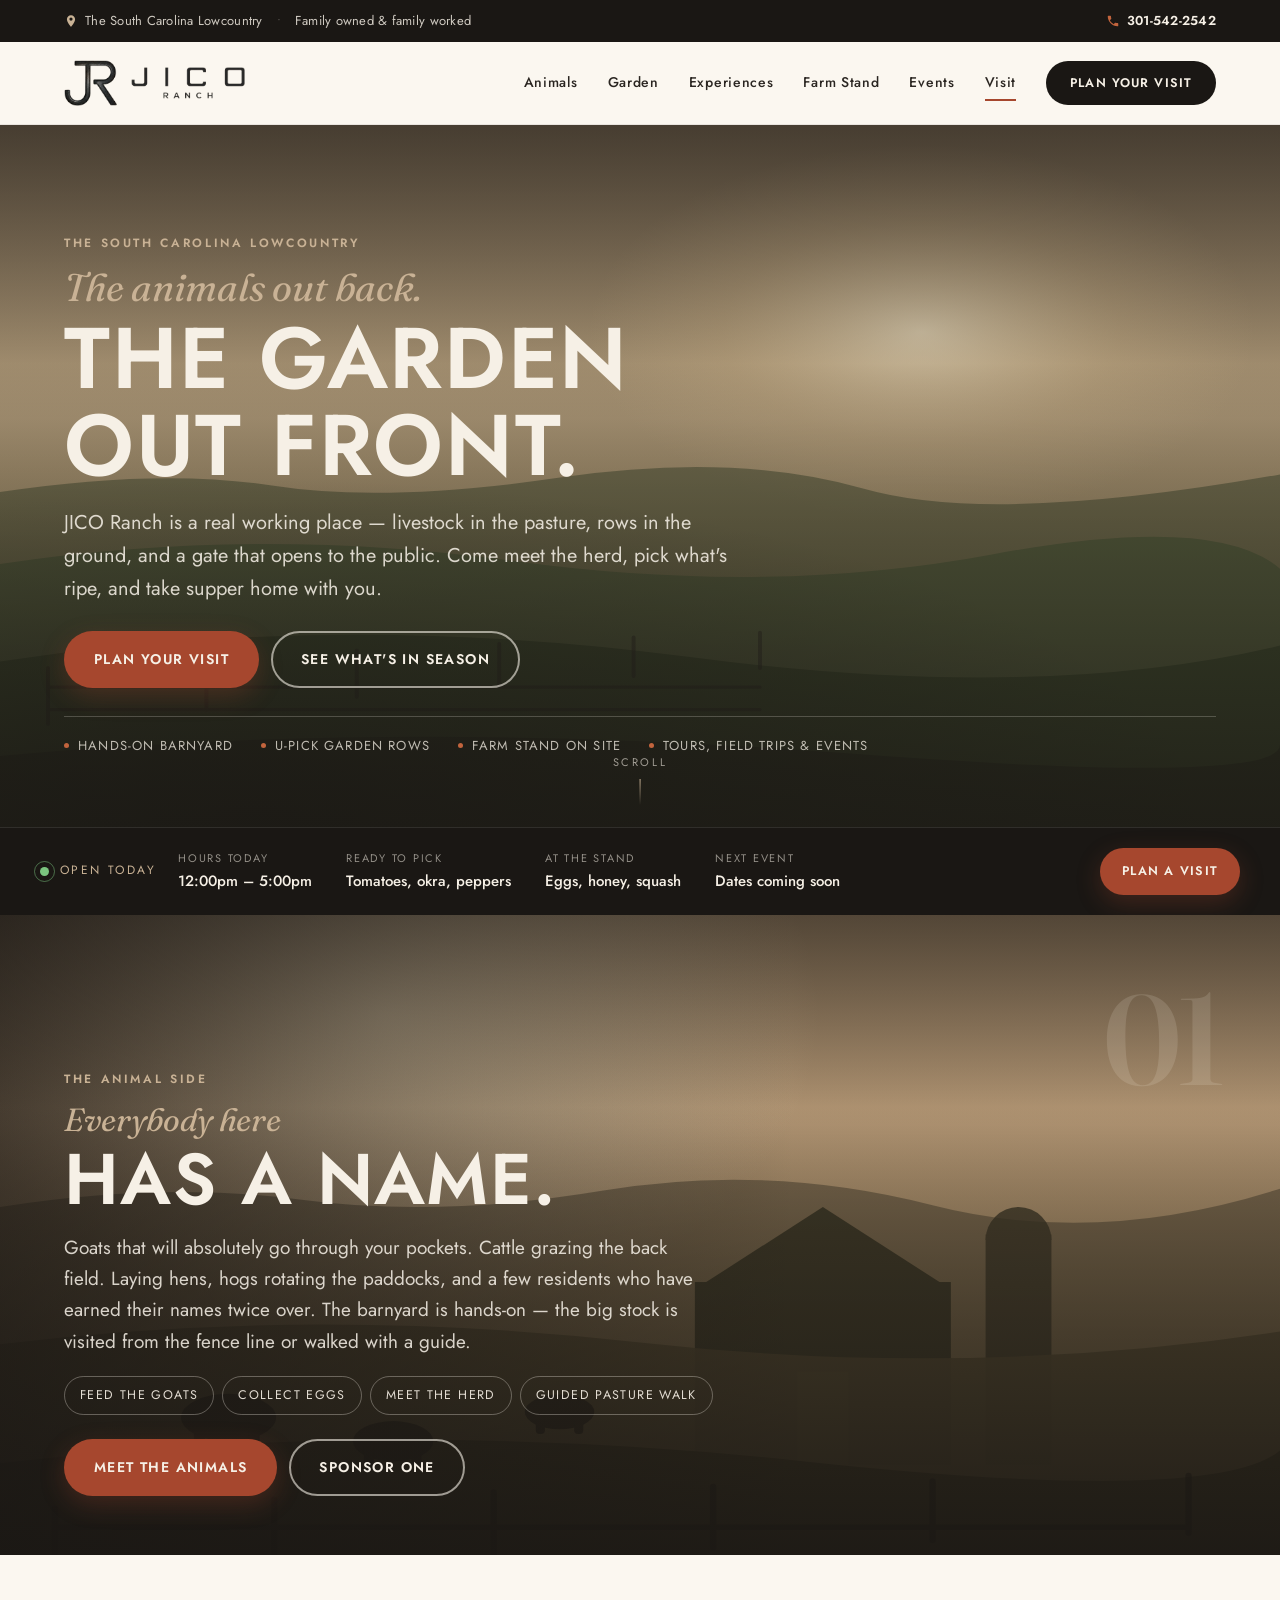
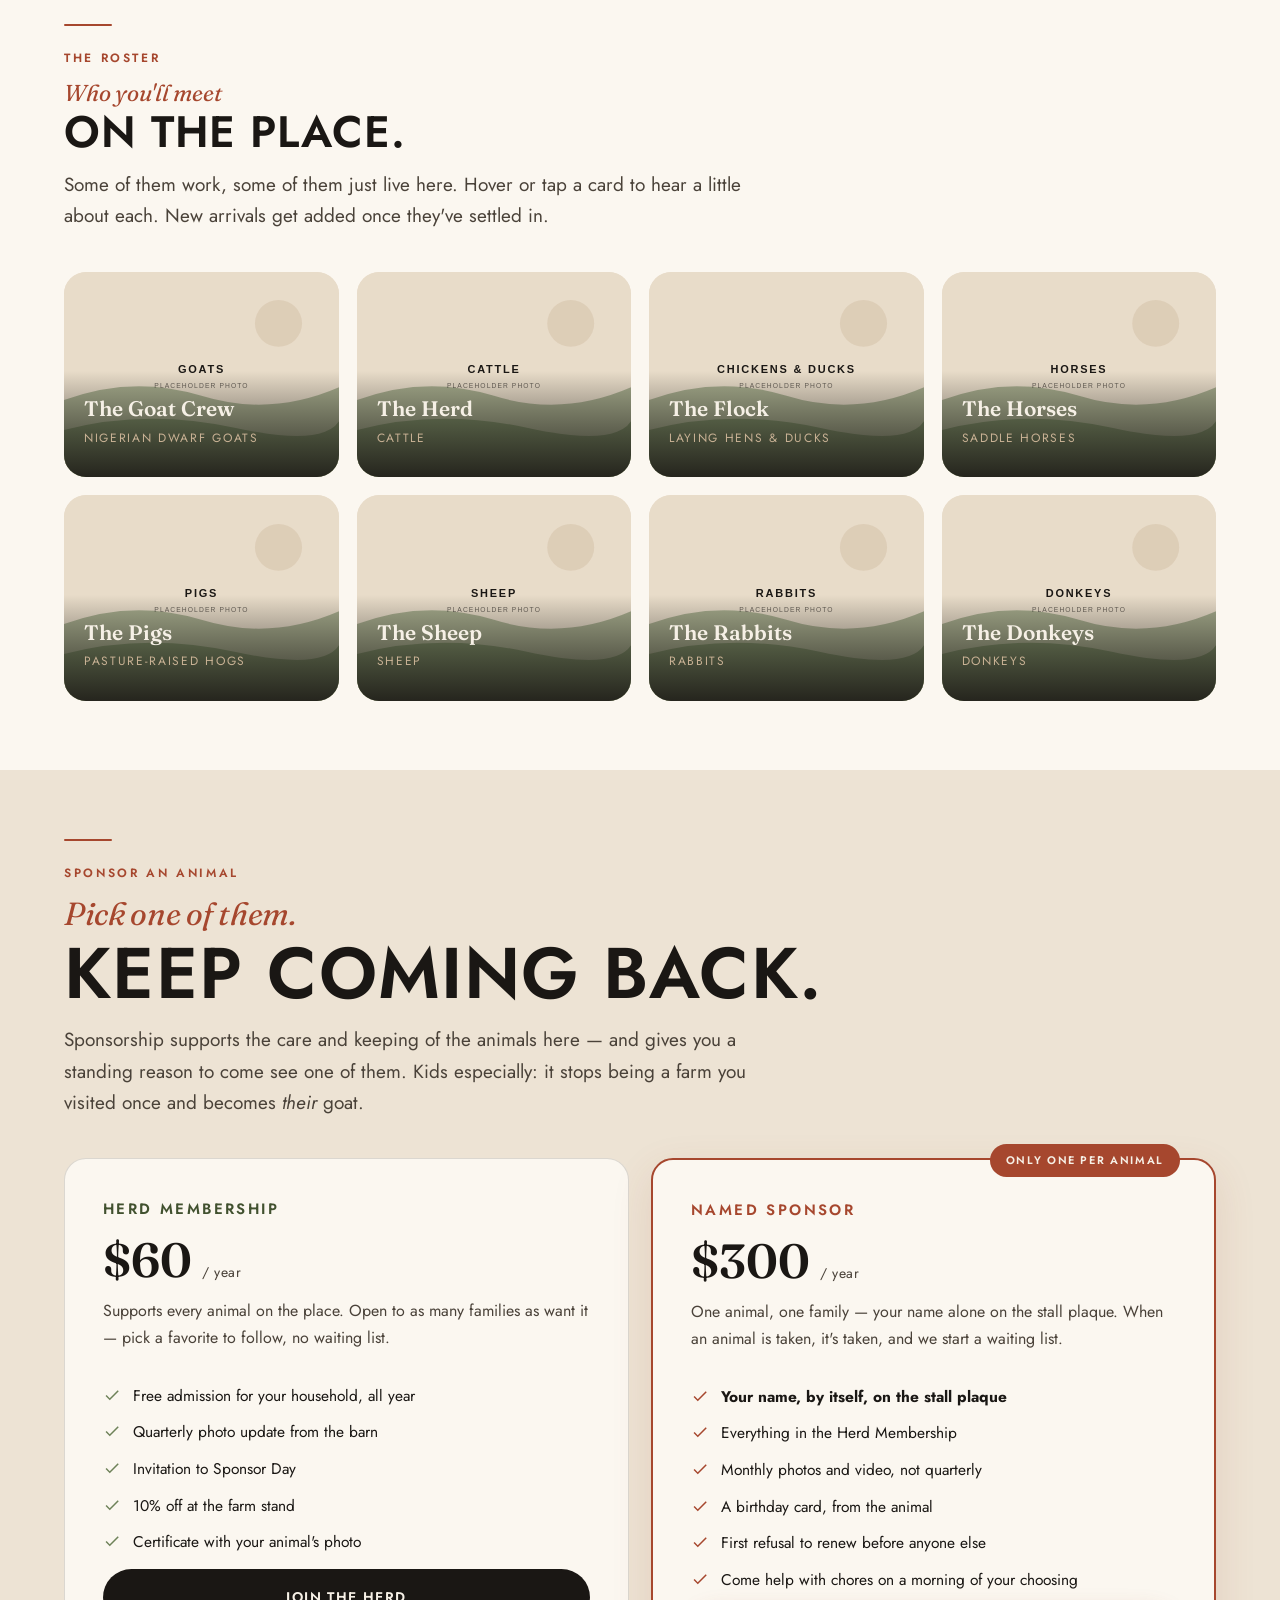
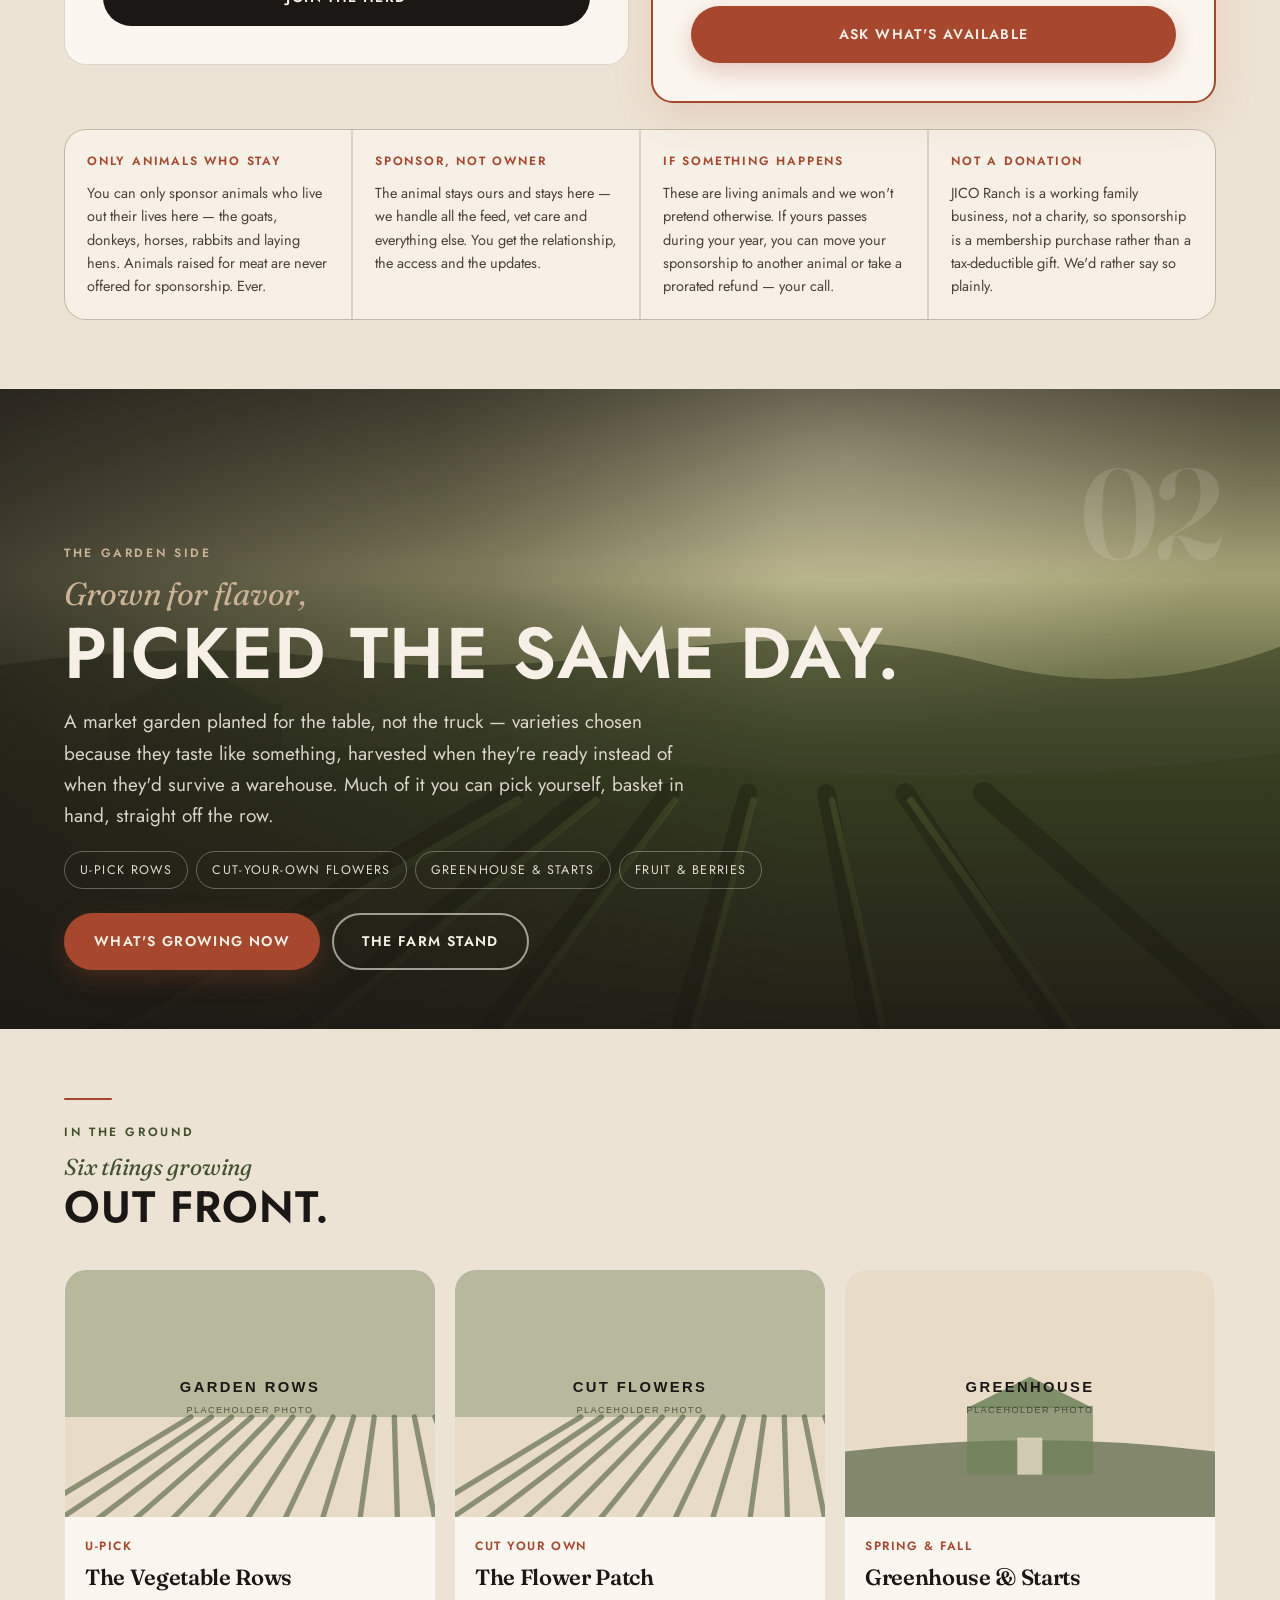
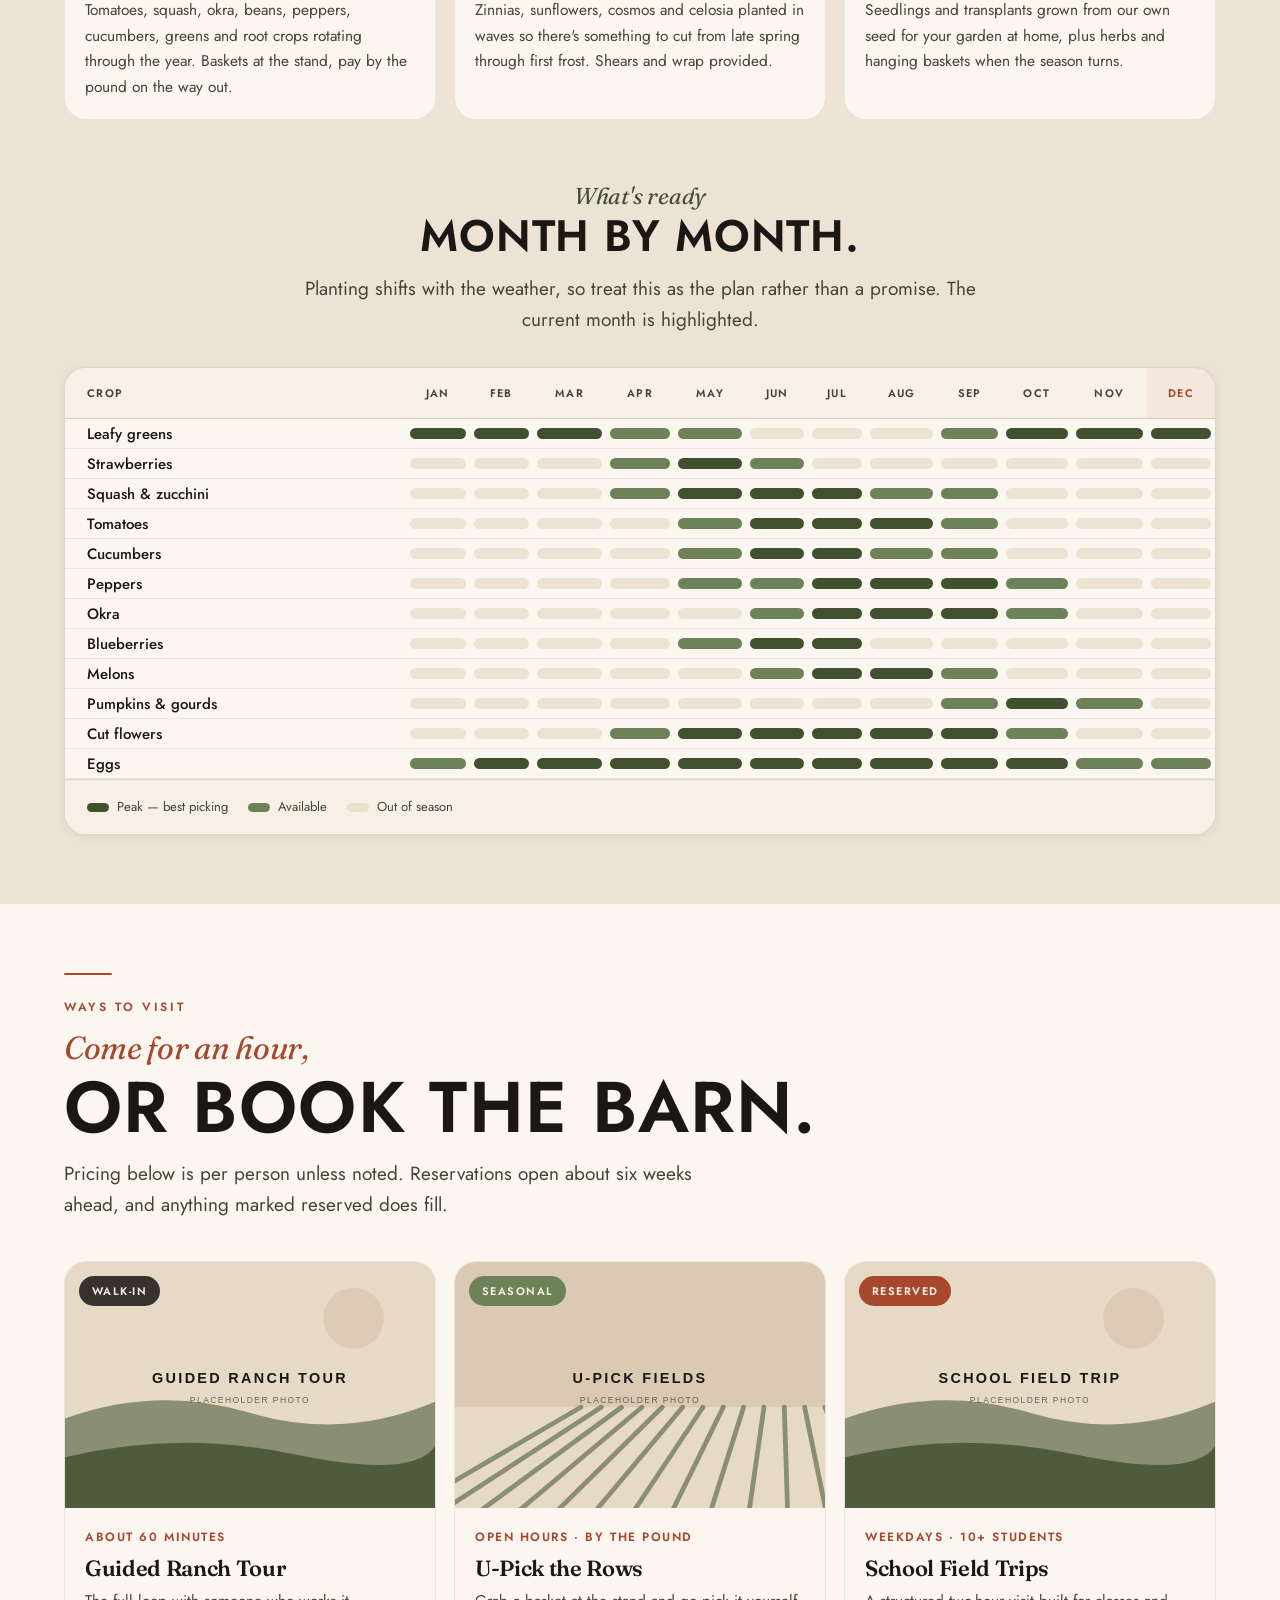
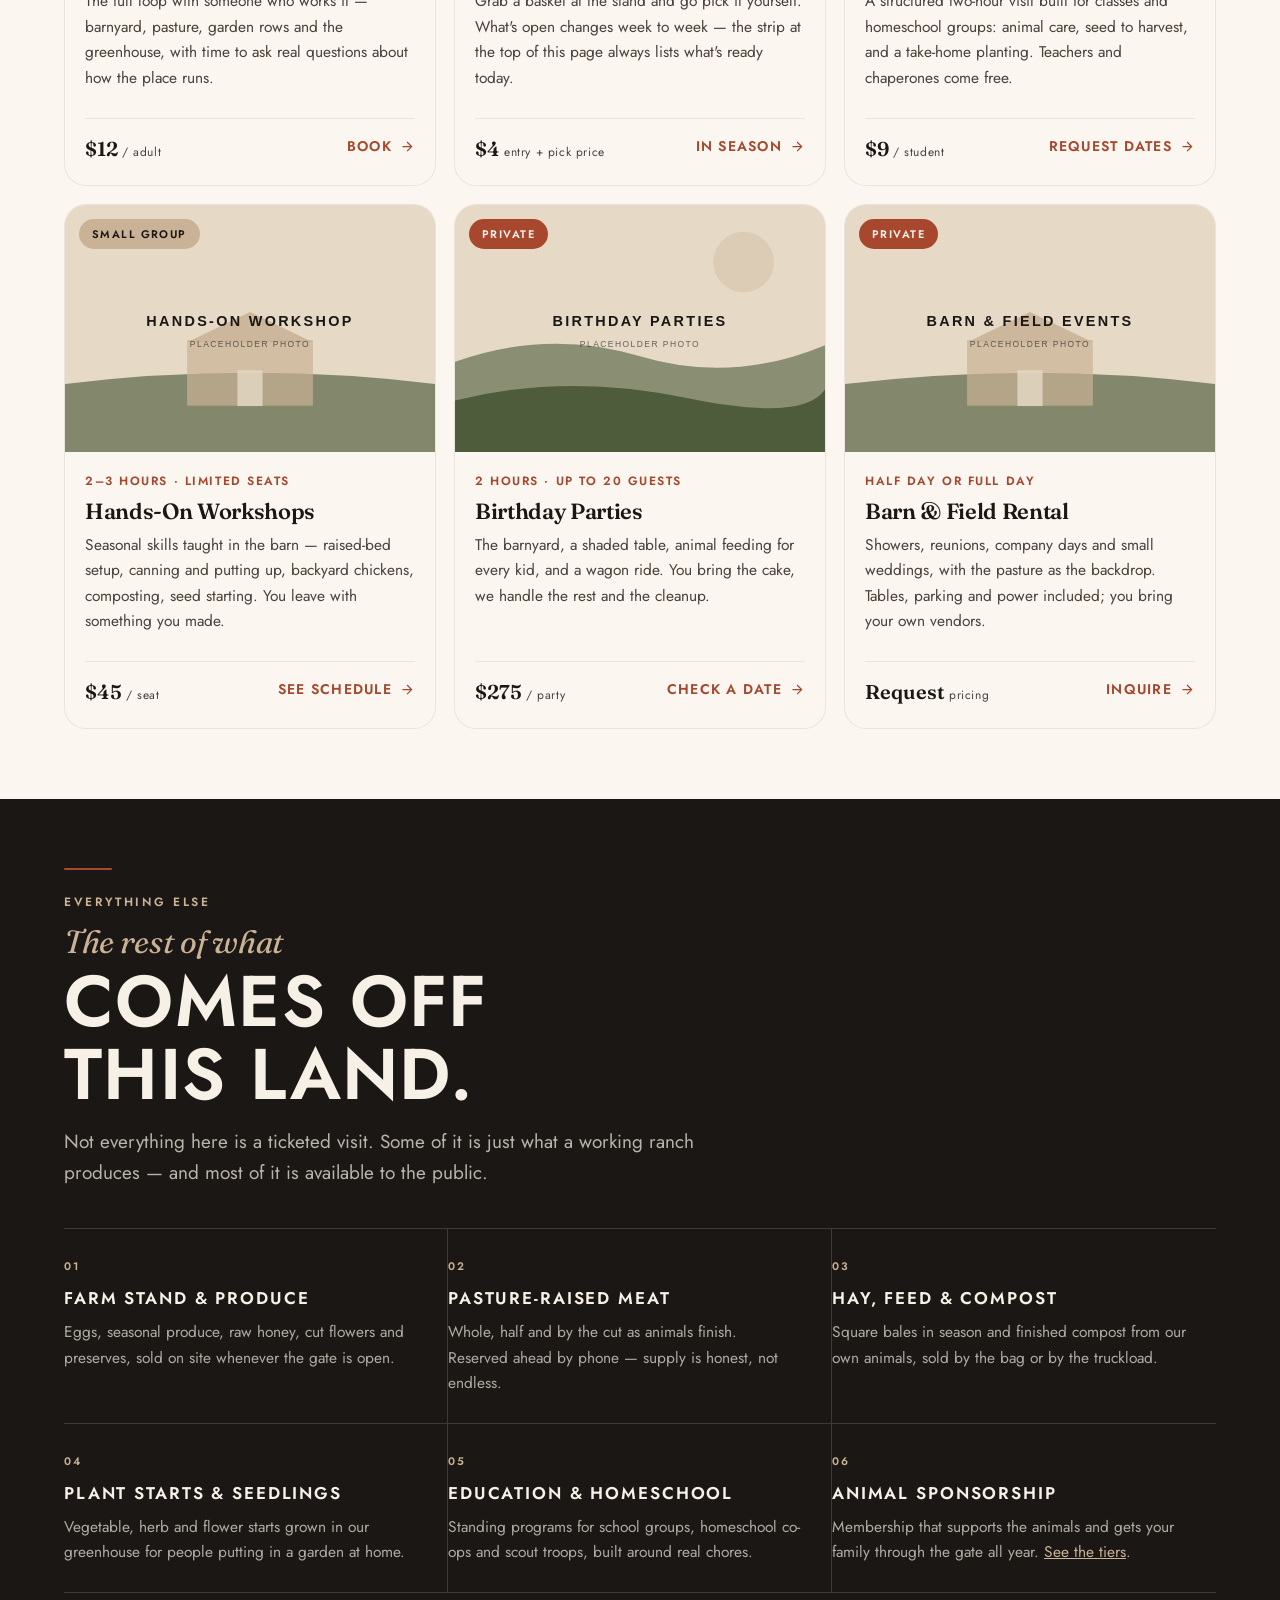
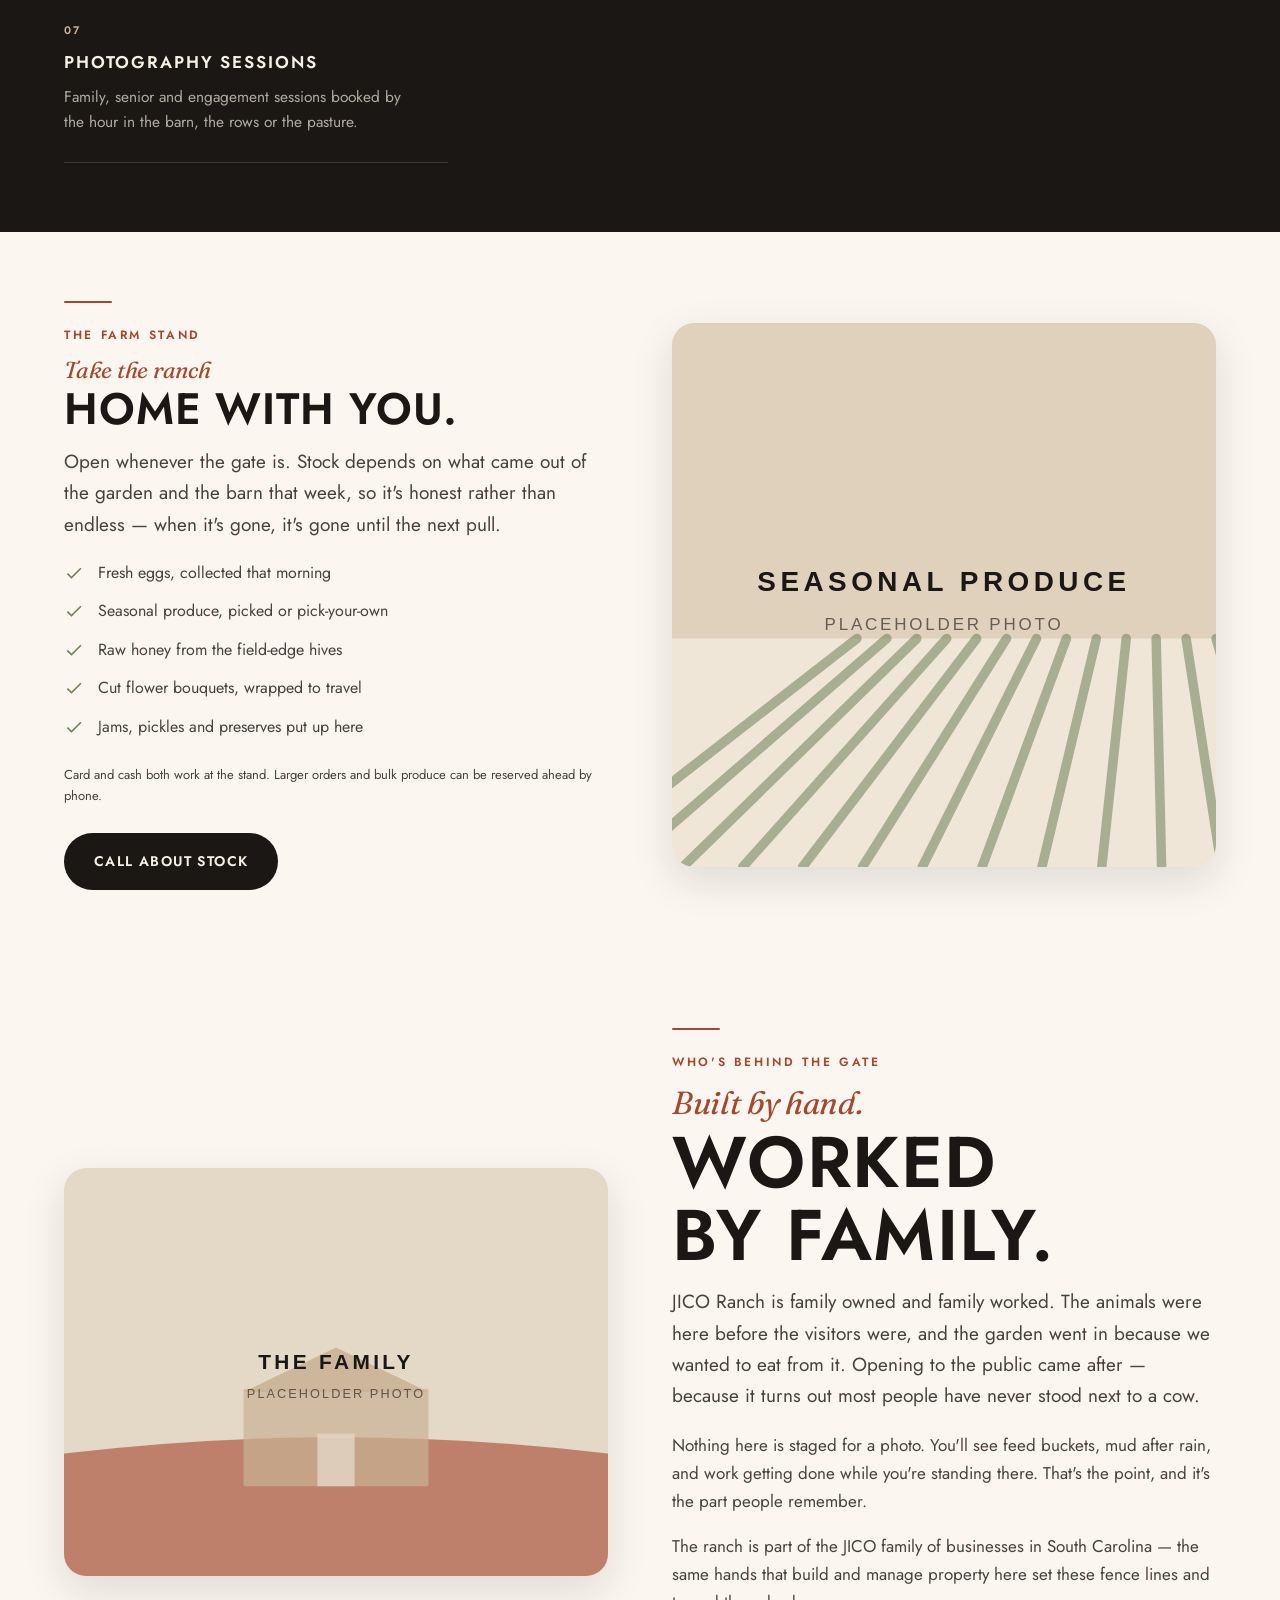
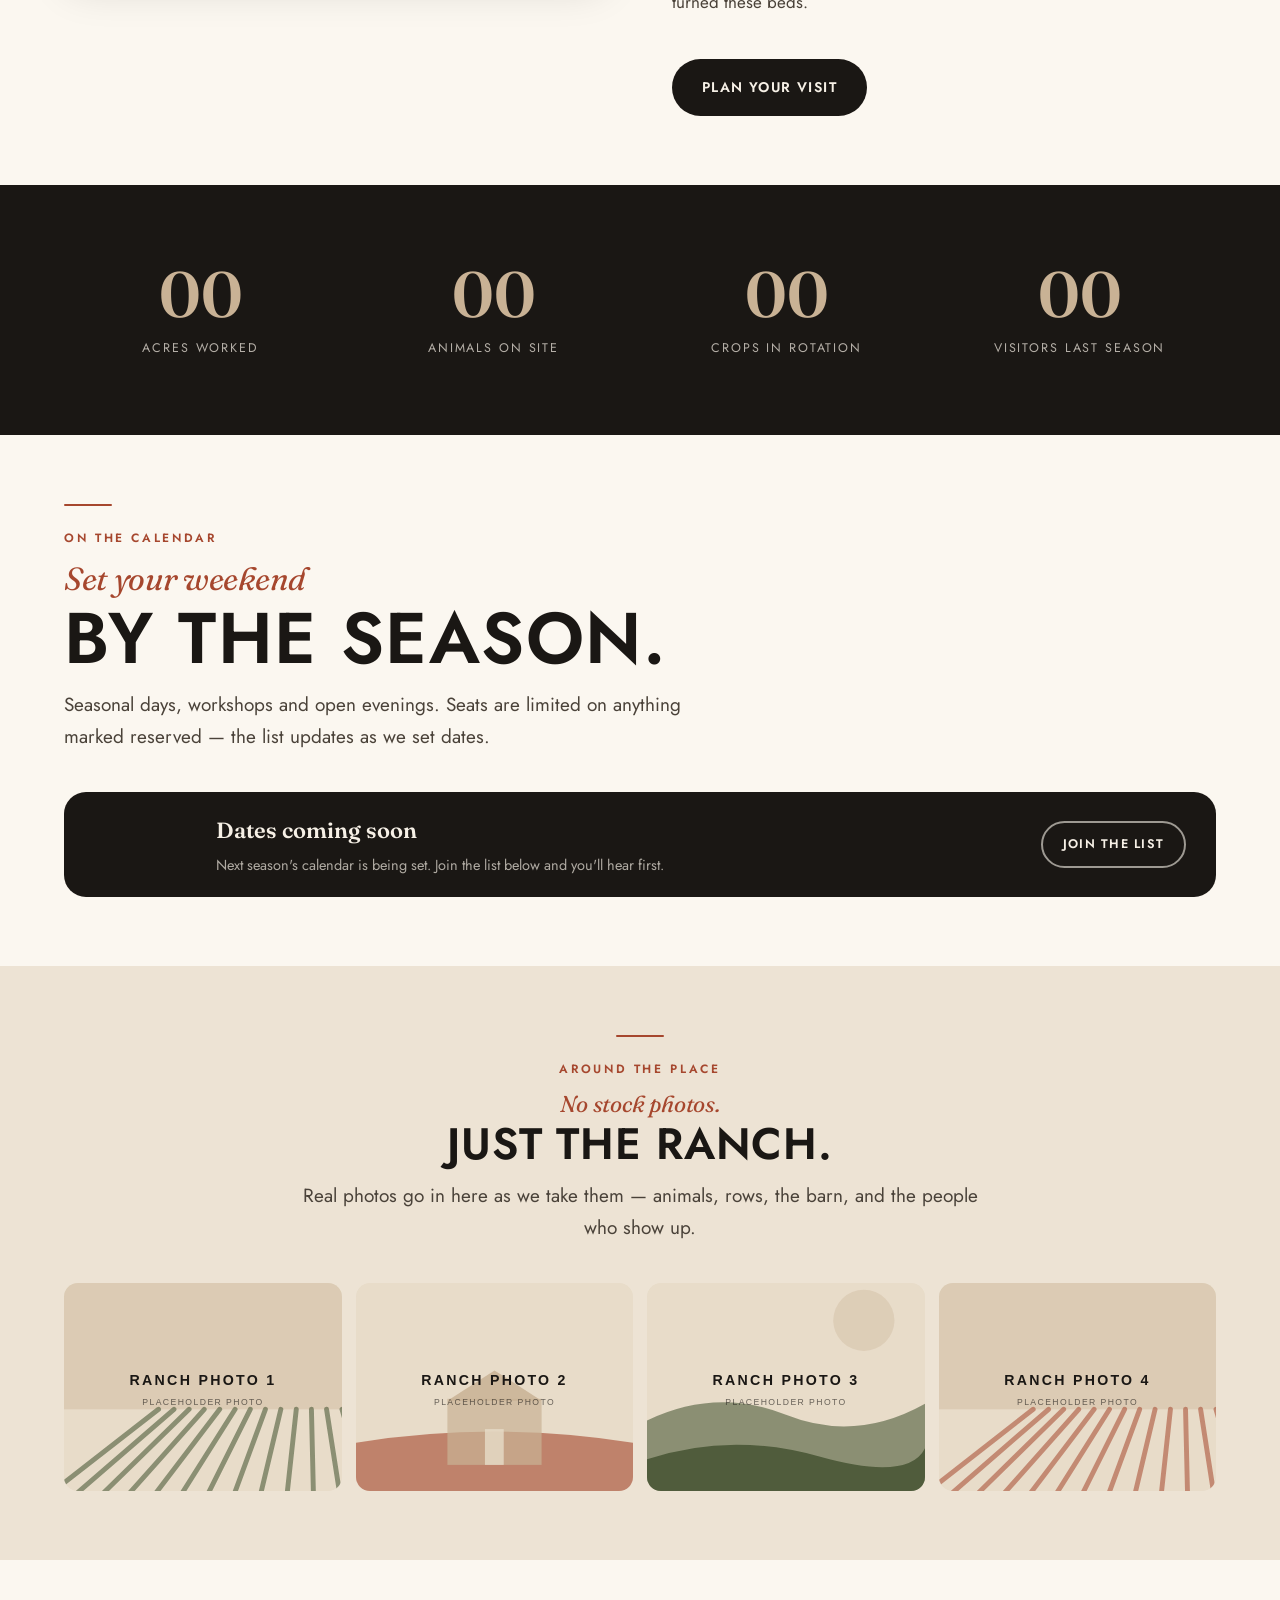
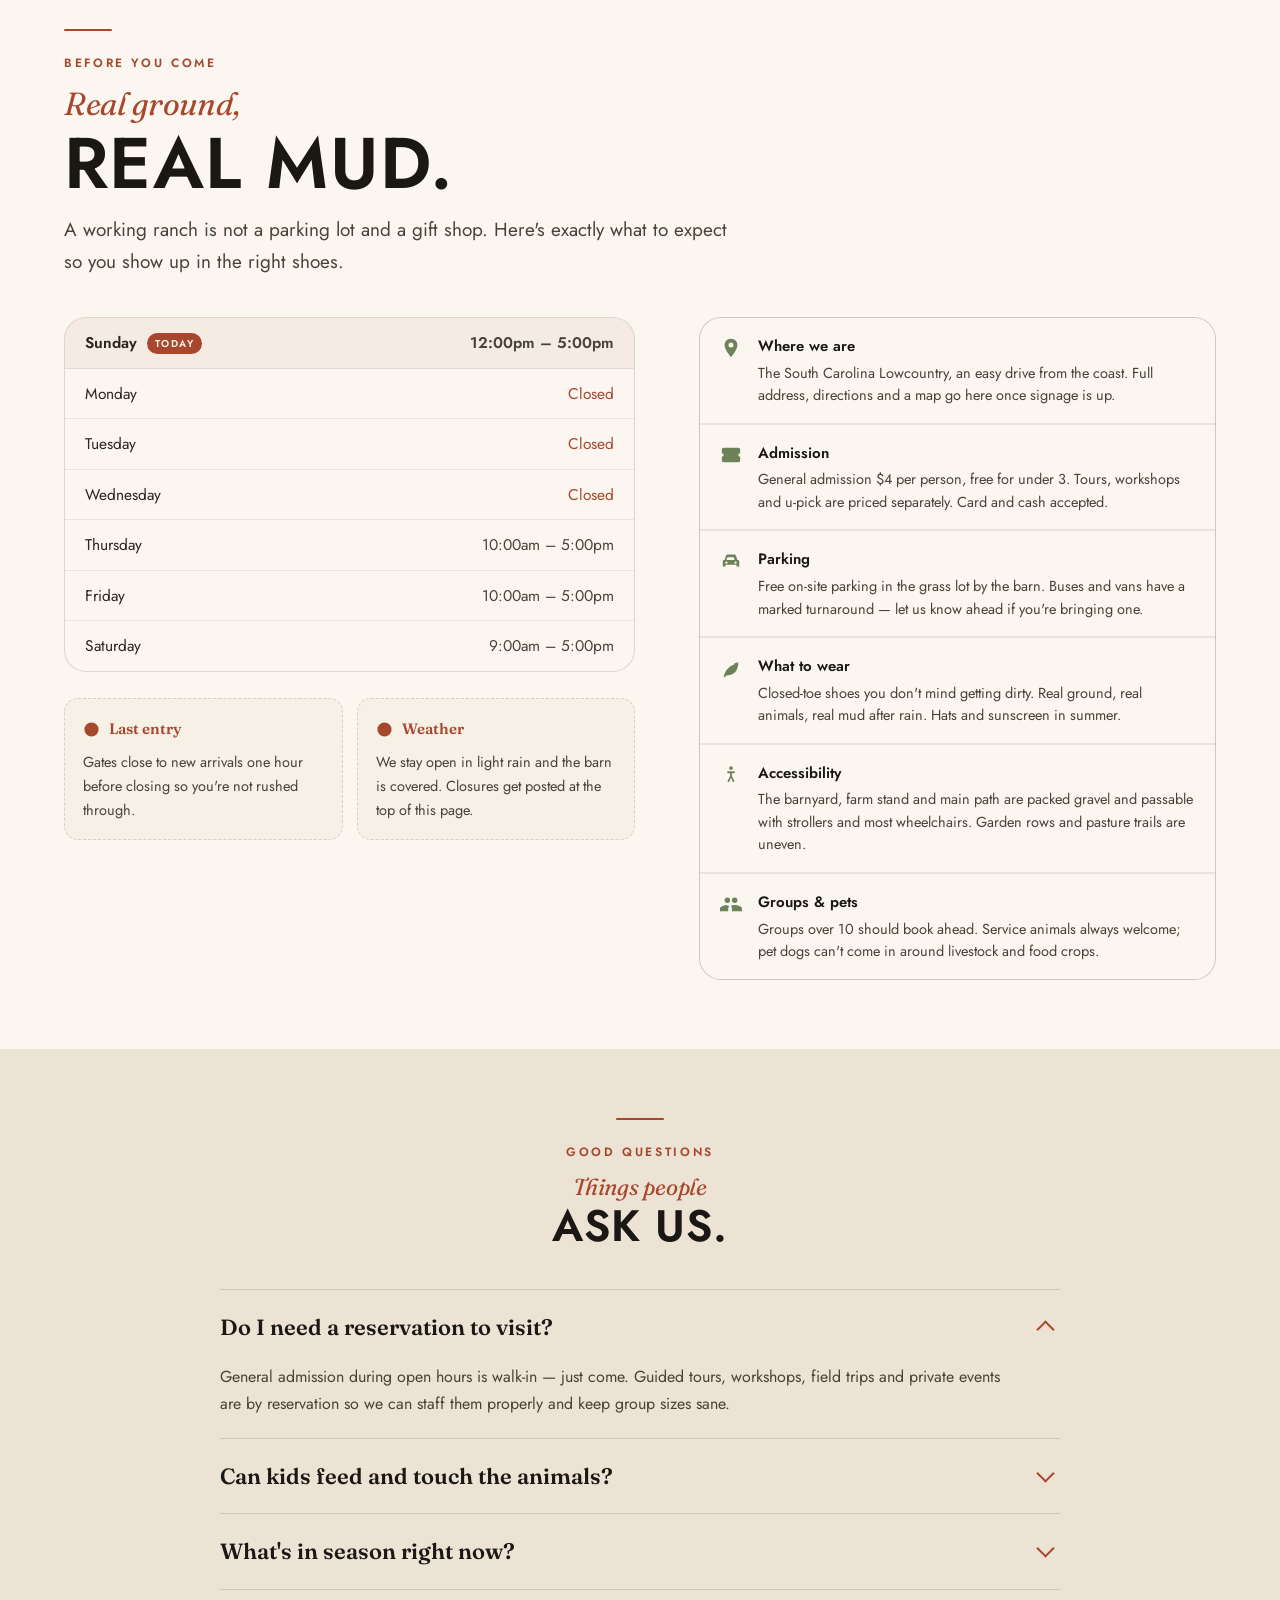
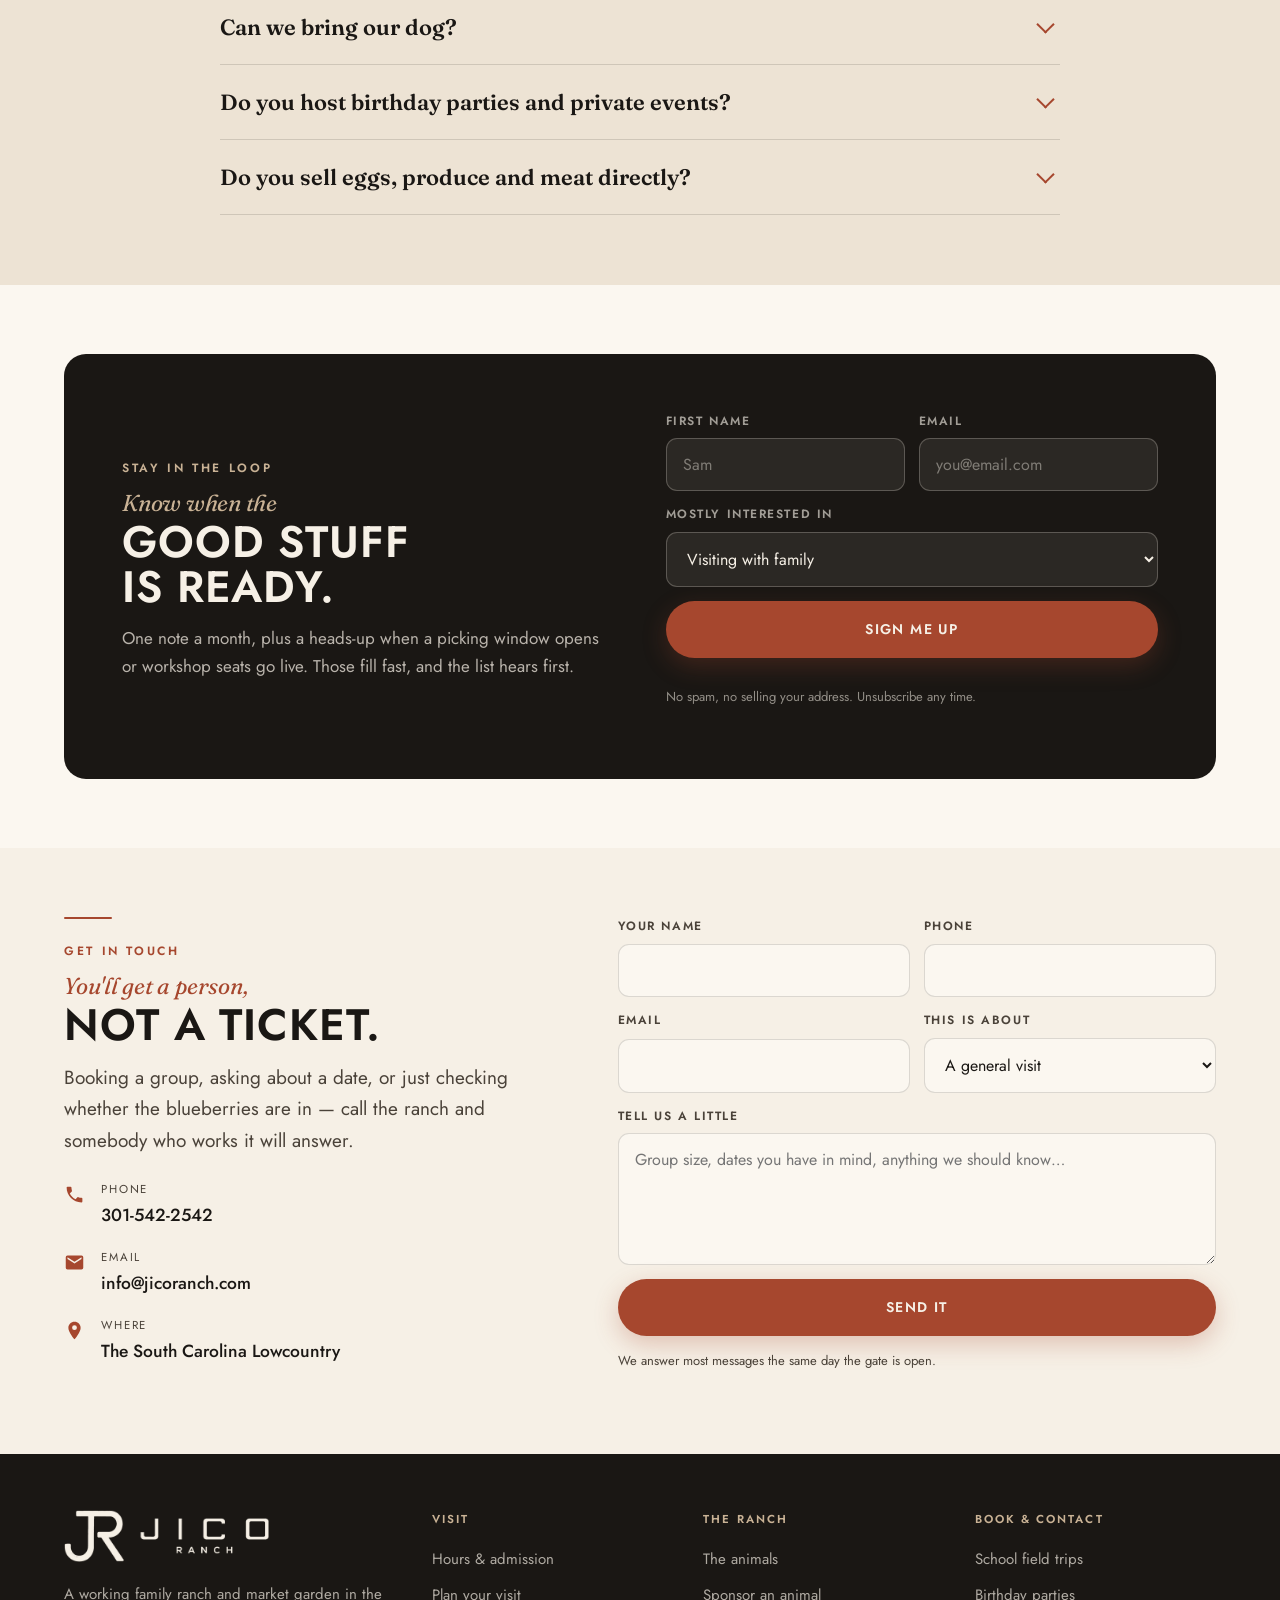
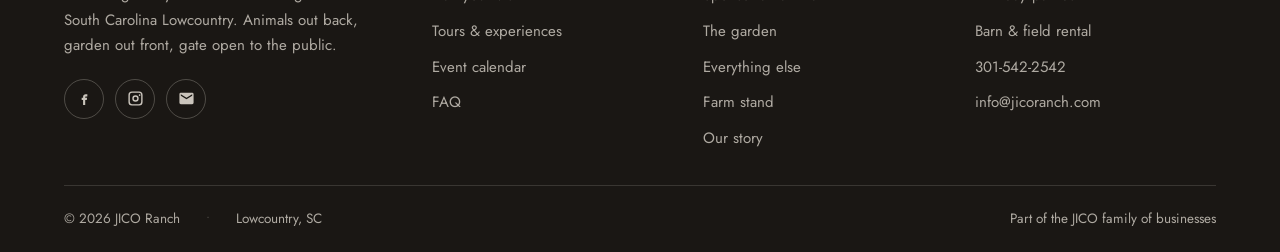
==== index.html @ 9536ef17 "Use the real JICO Ranch logo artwork throughout Replaces the hand-traced SVG placeholder with assets" ====
<!doctype html>
<html lang="en">
<head>
<meta charset="utf-8">
<meta name="viewport" content="width=device-width, initial-scale=1">
<title>JICO Ranch — Animals, Garden &amp; Farm Days in the SC Lowcountry</title>
<meta name="description" content="JICO Ranch is a working family ranch and market garden in the South Carolina Lowcountry. Meet the animals, walk the garden rows, pick what's in season, and book tours, workshops, field trips and events.">
<meta name="theme-color" content="#1A1714">

<!-- ⚠ SOFT LAUNCH GATE — REMOVE THIS ONE LINE TO GO PUBLIC IN SEARCH ⚠
     Keeps Google from indexing the site while hours, prices, the email address
     and the photos are still placeholders. The site itself works normally and
     the URL can be shared; it just won't show up in search results.
     Delete the <meta name="robots"> line below once the real details are in. -->
<meta name="robots" content="noindex, nofollow">

<link rel="canonical" href="https://jicoranch.com/">

<!-- Open Graph / social -->
<meta property="og:type" content="website">
<meta property="og:site_name" content="JICO Ranch">
<meta property="og:title" content="JICO Ranch — Animals, Garden & Farm Days">
<meta property="og:description" content="A working family ranch and market garden in the South Carolina Lowcountry. Meet the animals, walk the rows, pick what's in season.">
<meta property="og:url" content="https://jicoranch.com/">
<meta property="og:image" content="https://jicoranch.com/assets/img/og-card.png">
<meta property="og:image:width" content="1200">
<meta property="og:image:height" content="630">
<meta name="twitter:card" content="summary_large_image">

<link rel="icon" href="assets/img/favicon.png" type="image/png" sizes="512x512">
<link rel="apple-touch-icon" href="assets/img/favicon.png">

<link rel="preconnect" href="https://fonts.googleapis.com">
<link rel="preconnect" href="https://fonts.gstatic.com" crossorigin>
<link href="https://fonts.googleapis.com/css2?family=Fraunces:ital,opsz,wght@0,9..144,400;0,9..144,600;1,9..144,400;1,9..144,600&family=Jost:wght@400;500;600&display=swap" rel="stylesheet">
<link rel="stylesheet" href="assets/css/styles.css">

<!-- TODO before launch: confirm NAP (name/address/phone) matches the real ranch listing. -->
<script type="application/ld+json">
{
  "@context":"https://schema.org",
  "@type":["LocalBusiness","Farm"],
  "name":"JICO Ranch",
  "description":"Working family ranch and market garden offering farm tours, u-pick, workshops, field trips and events in the South Carolina Lowcountry.",
  "url":"https://jicoranch.com",
  "image":"https://jicoranch.com/assets/img/og-card.png",
  "telephone":"+1-301-542-2542",
  "address":{"@type":"PostalAddress","streetAddress":"","addressLocality":"","addressRegion":"SC","postalCode":"","addressCountry":"US"},
  "areaServed":"Lowcountry, South Carolina",
  "openingHoursSpecification":[
    {"@type":"OpeningHoursSpecification","dayOfWeek":["Thursday","Friday"],"opens":"10:00","closes":"17:00"},
    {"@type":"OpeningHoursSpecification","dayOfWeek":["Saturday"],"opens":"09:00","closes":"17:00"},
    {"@type":"OpeningHoursSpecification","dayOfWeek":["Sunday"],"opens":"12:00","closes":"17:00"}
  ],
  "sameAs":[]
}
</script>
<script type="application/ld+json">
{
  "@context":"https://schema.org",
  "@type":"FAQPage",
  "mainEntity":[
    {"@type":"Question","name":"Do I need a reservation to visit?","acceptedAnswer":{"@type":"Answer","text":"General admission during open hours is walk-in. Guided tours, workshops, field trips and private events are by reservation so we can staff them properly."}},
    {"@type":"Question","name":"Can kids feed and touch the animals?","acceptedAnswer":{"@type":"Answer","text":"Yes. The barnyard is a hands-on area with feed cups available at the gate. Larger livestock stay behind fence line and are visited with a guide."}},
    {"@type":"Question","name":"What's in season right now?","acceptedAnswer":{"@type":"Answer","text":"The season calendar on this page shows what is growing month by month, and the strip at the top of the page lists what is ready to pick today."}},
    {"@type":"Question","name":"Can we bring our dog?","acceptedAnswer":{"@type":"Answer","text":"Service animals are always welcome. Pet dogs are not permitted around the livestock and garden areas for the safety of the animals."}},
    {"@type":"Question","name":"Do you host birthday parties and private events?","acceptedAnswer":{"@type":"Answer","text":"Yes. The barn and the field are available for birthdays, showers, company days and small weddings. Send a date through the contact form and we will send availability and pricing."}},
    {"@type":"Question","name":"Do you sell eggs, produce and meat directly?","acceptedAnswer":{"@type":"Answer","text":"Yes, at the farm stand during open hours. Stock depends on the week and the season — what is available today is listed at the top of this page."}}
  ]
}
</script>
</head>
<body>

<!-- ============================ TOP BAR ============================ -->
<div class="topbar">
  <div class="wrap topbar__in">
    <span class="topbar__item">
      <svg class="ic" viewBox="0 0 24 24" aria-hidden="true"><path d="M12 2C8 2 5 5 5 9c0 5 7 13 7 13s7-8 7-13c0-4-3-7-7-7zm0 9.5A2.5 2.5 0 1 1 12 6a2.5 2.5 0 0 1 0 5.5z"/></svg>
      The South Carolina Lowcountry
    </span>
    <span class="topbar__sep">•</span>
    <span class="topbar__item">Family owned &amp; family worked</span>
    <a class="topbar__phone" href="tel:+13015422542">
      <svg class="ic" viewBox="0 0 24 24" aria-hidden="true"><path d="M6.6 10.8c1.4 2.8 3.8 5.1 6.6 6.6l2.2-2.2c.3-.3.7-.4 1-.2 1.1.4 2.3.6 3.6.6.6 0 1 .4 1 1V20c0 .6-.4 1-1 1C10.6 21 3 13.4 3 4c0-.6.4-1 1-1h3.5c.6 0 1 .4 1 1 0 1.2.2 2.4.6 3.6.1.4 0 .8-.2 1l-2.3 2.2z"/></svg>
      301-542-2542
    </a>
  </div>
</div>

<!-- ============================ HEADER ============================ -->
<header class="header" id="header">
  <div class="wrap header__in">
    <a href="#top" class="brand" aria-label="JICO Ranch — home">
      <!-- The real JICO Ranch artwork, background keyed out. Two colour variants:
           --ink for light backgrounds, --cream for the dark footer. -->
      <img class="brand__lockup brand__lockup--ink" src="assets/img/logo-lockup-h.png"
           alt="JICO Ranch" width="520" height="132">
      <img class="brand__lockup brand__lockup--cream" src="assets/img/logo-lockup-h-cream.png"
           alt="" aria-hidden="true" width="520" height="132">
    </a>

    <nav class="nav" id="nav" aria-label="Main">
      <a href="#animals">Animals</a>
      <a href="#garden">Garden</a>
      <a href="#experiences">Experiences</a>
      <a href="#store">Farm Stand</a>
      <a href="#events">Events</a>
      <a href="#visit">Visit</a>
      <a href="#plan" class="nav__cta">Plan Your Visit</a>
    </nav>

    <button class="hamburger" id="hamburger" aria-label="Open menu" aria-expanded="false" aria-controls="nav">
      <span></span><span></span><span></span>
    </button>
  </div>
</header>

<!-- ============================ HERO ============================ -->
<section class="hero" id="top">
  <div class="hero__bg" style="background-image:url('assets/img/hero-ranch.svg')"></div>
  <!-- VIDEO HERO — drop .mp4 clips in assets/video/ and list them in HERO_CLIPS
       (top of assets/js/main.js). With the list empty, the still above is used. -->
  <div class="hero__montage" id="heroMontage" aria-hidden="true"></div>
  <div class="hero__scrim"></div>

  <div class="wrap hero__in">
    <span class="kicker kicker--light">The South Carolina Lowcountry</span>
    <h1 class="dual dual--light">
      <span class="dual__lead">The animals out back.</span>
      <span class="dual__main">The garden<br>out front.</span>
    </h1>
    <p class="hero__sub">JICO Ranch is a real working place — livestock in the pasture, rows in the ground, and a gate that opens to the public. Come meet the herd, pick what's ripe, and take supper home with you.</p>
    <div class="hero__cta">
      <a href="#plan" class="btn btn--primary">Plan Your Visit</a>
      <a href="#garden" class="btn btn--ghost-light">See What's In Season</a>
    </div>
    <ul class="hero__trust">
      <li>Hands-on barnyard</li>
      <li>U-pick garden rows</li>
      <li>Farm stand on site</li>
      <li>Tours, field trips &amp; events</li>
    </ul>
  </div>

  <span class="hero__scroll" aria-hidden="true">Scroll</span>
</section>

<!-- ============================ TODAY AT THE RANCH ============================
     Live status strip. All four values come from the RANCH object at the top of
     assets/js/main.js — update that one block each week.
============================================================================= -->
<section class="today" aria-label="Today at the ranch">
  <div class="wrap today__in">
    <span class="today__flag">
      <span class="today__dot" id="statusDot"></span>
      <span id="statusText">Open today</span>
    </span>
    <div class="today__items">
      <div class="today__item">
        <span class="today__label">Hours today</span>
        <span class="today__val" id="todayHours">10am – 5pm</span>
      </div>
      <div class="today__item">
        <span class="today__label">Ready to pick</span>
        <span class="today__val" id="todayPicking">Tomatoes, okra, peppers</span>
      </div>
      <div class="today__item">
        <span class="today__label">At the stand</span>
        <span class="today__val" id="todayStand">Eggs, honey, squash</span>
      </div>
      <div class="today__item">
        <span class="today__label">Next event</span>
        <span class="today__val" id="todayEvent">—</span>
      </div>
    </div>
    <a href="#plan" class="btn btn--primary btn--sm">Plan a Visit</a>
  </div>
</section>

<!-- ============================ BAND 01 — THE ANIMALS ============================ -->
<section class="band" id="animals">
  <div class="band__media">
    <img src="assets/img/pillar-animals.svg" alt="Livestock in the pasture at JICO Ranch" loading="lazy">
  </div>
  <span class="band__num" aria-hidden="true">01</span>
  <div class="wrap band__in">
    <span class="kicker kicker--light">The animal side</span>
    <h2 class="dual dual--light">
      <span class="dual__lead">Everybody here</span>
      <span class="dual__main">Has a name.</span>
    </h2>
    <p class="band__body">Goats that will absolutely go through your pockets. Cattle grazing the back field. Laying hens, hogs rotating the paddocks, and a few residents who have earned their names twice over. The barnyard is hands-on — the big stock is visited from the fence line or walked with a guide.</p>
    <ul class="band__chips">
      <li>Feed the goats</li>
      <li>Collect eggs</li>
      <li>Meet the herd</li>
      <li>Guided pasture walk</li>
    </ul>
    <div class="band__cta">
      <a href="#roster" class="btn btn--primary">Meet the Animals</a>
      <a href="#sponsor" class="btn btn--ghost-light">Sponsor One</a>
    </div>
  </div>
</section>

<!-- ---- animal roster ---- -->
<section class="section" id="roster">
  <div class="wrap">
    <div class="section__head reveal">
      <div class="eyebrow-rule"></div>
      <span class="kicker">The roster</span>
      <h2 class="dual dual--sm">
        <span class="dual__lead">Who you'll meet</span>
        <span class="dual__main">On the place.</span>
      </h2>
      <p class="section__lead">Some of them work, some of them just live here. Hover or tap a card to hear a little about each. New arrivals get added once they've settled in.</p>
    </div>

    <!-- Cards render from the ANIMALS array in assets/js/main.js -->
    <div class="grid grid--4" id="animalGrid"></div>

    </div>
</section>

<!-- ============================ SPONSOR AN ANIMAL ============================
     TWO DELIBERATELY DIFFERENT PRODUCTS:
       · Herd Membership — unlimited seats, supports all the animals, no
         ownership claimed. This is the volume product.
       · Named Sponsor  — EXACTLY ONE per animal. The exclusivity is what the
         higher price buys; it is also what stops two kids both believing the
         same goat is "theirs".
     Do not raise Named Sponsor above one per animal — sharing it is what
     breaks the whole thing.

     TODO: confirm both prices, and confirm with the CPA how to word this.
     JICO Ranch is a for-profit LLC, NOT a 501(c)(3): this is a membership
     purchase, never a "donation", and it is NOT tax deductible. Do not add
     any wording that implies otherwise.
============================================================================= -->
<section class="section section--tint" id="sponsor">
  <div class="wrap">
    <div class="section__head reveal">
      <div class="eyebrow-rule"></div>
      <span class="kicker">Sponsor an animal</span>
      <h2 class="dual">
        <span class="dual__lead">Pick one of them.</span>
        <span class="dual__main">Keep coming back.</span>
      </h2>
      <p class="section__lead">Sponsorship supports the care and keeping of the animals here — and gives you a standing reason to come see one of them. Kids especially: it stops being a farm you visited once and becomes <em>their</em> goat.</p>
    </div>

    <div class="tiers">
      <article class="tier tier--herd reveal">
        <span class="tier__name">Herd Membership</span>
        <div class="tier__price">$60 <small>/ year</small></div>
        <p class="tier__pitch">Supports every animal on the place. Open to as many families as want it — pick a favorite to follow, no waiting list.</p>
        <ul class="tier__list">
          <li><svg class="ic" viewBox="0 0 24 24" aria-hidden="true"><path d="M9 16.2 4.8 12l-1.4 1.4L9 19 21 7l-1.4-1.4z"/></svg> Free admission for your household, all year</li>
          <li><svg class="ic" viewBox="0 0 24 24" aria-hidden="true"><path d="M9 16.2 4.8 12l-1.4 1.4L9 19 21 7l-1.4-1.4z"/></svg> Quarterly photo update from the barn</li>
          <li><svg class="ic" viewBox="0 0 24 24" aria-hidden="true"><path d="M9 16.2 4.8 12l-1.4 1.4L9 19 21 7l-1.4-1.4z"/></svg> Invitation to Sponsor Day</li>
          <li><svg class="ic" viewBox="0 0 24 24" aria-hidden="true"><path d="M9 16.2 4.8 12l-1.4 1.4L9 19 21 7l-1.4-1.4z"/></svg> 10% off at the farm stand</li>
          <li><svg class="ic" viewBox="0 0 24 24" aria-hidden="true"><path d="M9 16.2 4.8 12l-1.4 1.4L9 19 21 7l-1.4-1.4z"/></svg> Certificate with your animal's photo</li>
        </ul>
        <a href="#contact" class="btn btn--ink">Join the Herd</a>
      </article>

      <article class="tier tier--featured reveal">
        <span class="tier__flag">Only one per animal</span>
        <span class="tier__name">Named Sponsor</span>
        <div class="tier__price">$300 <small>/ year</small></div>
        <p class="tier__pitch">One animal, one family — your name alone on the stall plaque. When an animal is taken, it's taken, and we start a waiting list.</p>
        <ul class="tier__list">
          <li><svg class="ic" viewBox="0 0 24 24" aria-hidden="true"><path d="M9 16.2 4.8 12l-1.4 1.4L9 19 21 7l-1.4-1.4z"/></svg> <strong>Your name, by itself, on the stall plaque</strong></li>
          <li><svg class="ic" viewBox="0 0 24 24" aria-hidden="true"><path d="M9 16.2 4.8 12l-1.4 1.4L9 19 21 7l-1.4-1.4z"/></svg> Everything in the Herd Membership</li>
          <li><svg class="ic" viewBox="0 0 24 24" aria-hidden="true"><path d="M9 16.2 4.8 12l-1.4 1.4L9 19 21 7l-1.4-1.4z"/></svg> Monthly photos and video, not quarterly</li>
          <li><svg class="ic" viewBox="0 0 24 24" aria-hidden="true"><path d="M9 16.2 4.8 12l-1.4 1.4L9 19 21 7l-1.4-1.4z"/></svg> A birthday card, from the animal</li>
          <li><svg class="ic" viewBox="0 0 24 24" aria-hidden="true"><path d="M9 16.2 4.8 12l-1.4 1.4L9 19 21 7l-1.4-1.4z"/></svg> First refusal to renew before anyone else</li>
          <li><svg class="ic" viewBox="0 0 24 24" aria-hidden="true"><path d="M9 16.2 4.8 12l-1.4 1.4L9 19 21 7l-1.4-1.4z"/></svg> Come help with chores on a morning of your choosing</li>
        </ul>
        <a href="#contact" class="btn btn--primary">Ask What's Available</a>
      </article>
    </div>

    <div class="sponsor-notes reveal">
      <div class="sponsor-note">
        <div class="sponsor-note__t">Only animals who stay</div>
        <p>You can only sponsor animals who live out their lives here — the goats, donkeys, horses, rabbits and laying hens. Animals raised for meat are never offered for sponsorship. Ever.</p>
      </div>
      <div class="sponsor-note">
        <div class="sponsor-note__t">Sponsor, not owner</div>
        <p>The animal stays ours and stays here — we handle all the feed, vet care and everything else. You get the relationship, the access and the updates.</p>
      </div>
      <div class="sponsor-note">
        <div class="sponsor-note__t">If something happens</div>
        <p>These are living animals and we won't pretend otherwise. If yours passes during your year, you can move your sponsorship to another animal or take a prorated refund — your call.</p>
      </div>
      <div class="sponsor-note">
        <div class="sponsor-note__t">Not a donation</div>
        <p>JICO Ranch is a working family business, not a charity, so sponsorship is a membership purchase rather than a tax-deductible gift. We'd rather say so plainly.</p>
      </div>
    </div>
  </div>
</section>

<!-- ============================ BAND 02 — THE GARDEN ============================ -->
<section class="band" id="garden">
  <div class="band__media">
    <img src="assets/img/pillar-garden.svg" alt="Market garden rows at JICO Ranch" loading="lazy">
  </div>
  <span class="band__num" aria-hidden="true">02</span>
  <div class="wrap band__in">
    <span class="kicker kicker--light">The garden side</span>
    <h2 class="dual dual--light">
      <span class="dual__lead">Grown for flavor,</span>
      <span class="dual__main">Picked the same day.</span>
    </h2>
    <p class="band__body">A market garden planted for the table, not the truck — varieties chosen because they taste like something, harvested when they're ready instead of when they'd survive a warehouse. Much of it you can pick yourself, basket in hand, straight off the row.</p>
    <ul class="band__chips">
      <li>U-pick rows</li>
      <li>Cut-your-own flowers</li>
      <li>Greenhouse &amp; starts</li>
      <li>Fruit &amp; berries</li>
    </ul>
    <div class="band__cta">
      <a href="#growing" class="btn btn--primary">What's Growing Now</a>
      <a href="#store" class="btn btn--ghost-light">The Farm Stand</a>
    </div>
  </div>
</section>

<!-- ---- garden detail + season calendar ---- -->
<section class="section section--tint" id="growing">
  <div class="wrap">
    <div class="section__head reveal">
      <div class="eyebrow-rule"></div>
      <span class="kicker kicker--sage">In the ground</span>
      <h2 class="dual dual--sm dual--sage">
        <span class="dual__lead">Six things growing</span>
        <span class="dual__main">Out front.</span>
      </h2>
    </div>

    <div class="grid grid--3" style="margin-bottom:64px">
      <article class="card reveal">
        <div class="card__media"><img src="assets/img/garden-rows.svg" alt="Vegetable rows" loading="lazy"></div>
        <div class="card__body">
          <span class="card__meta">U-pick</span>
          <h3 class="card__title">The Vegetable Rows</h3>
          <p class="card__text">Tomatoes, squash, okra, beans, peppers, cucumbers, greens and root crops rotating through the year. Baskets at the stand, pay by the pound on the way out.</p>
        </div>
      </article>
      <article class="card reveal">
        <div class="card__media"><img src="assets/img/garden-flowers.svg" alt="Cut flower rows" loading="lazy"></div>
        <div class="card__body">
          <span class="card__meta">Cut your own</span>
          <h3 class="card__title">The Flower Patch</h3>
          <p class="card__text">Zinnias, sunflowers, cosmos and celosia planted in waves so there's something to cut from late spring through first frost. Shears and wrap provided.</p>
        </div>
      </article>
      <article class="card reveal">
        <div class="card__media"><img src="assets/img/garden-greenhouse.svg" alt="Greenhouse" loading="lazy"></div>
        <div class="card__body">
          <span class="card__meta">Spring &amp; fall</span>
          <h3 class="card__title">Greenhouse &amp; Starts</h3>
          <p class="card__text">Seedlings and transplants grown from our own seed for your garden at home, plus herbs and hanging baskets when the season turns.</p>
        </div>
      </article>
                      </div>

    <div class="section__head section__head--center reveal" style="margin-bottom:32px">
      <h3 class="dual dual--sm dual--sage">
        <span class="dual__lead">What's ready</span>
        <span class="dual__main">Month by month.</span>
      </h3>
      <p class="section__lead" style="margin-inline:auto">Planting shifts with the weather, so treat this as the plan rather than a promise. The current month is highlighted.</p>
    </div>
    <!-- Table renders from the SEASON array in assets/js/main.js -->
    <div class="season reveal">
      <div class="season__scroll">
        <table id="seasonTable">
          <caption class="sr-only">Seasonal availability of crops at JICO Ranch by month</caption>
        </table>
      </div>
      <div class="season__legend">
        <span><i class="season__key" style="background:var(--moss)"></i> Peak — best picking</span>
        <span><i class="season__key" style="background:var(--sage)"></i> Available</span>
        <span><i class="season__key" style="background:var(--tan-2);opacity:.45"></i> Out of season</span>
      </div>
    </div>
  </div>
</section>

<!-- ============================ EXPERIENCES ============================ -->
<section class="section" id="experiences">
  <div class="wrap">
    <div class="section__head reveal">
      <div class="eyebrow-rule"></div>
      <span class="kicker">Ways to visit</span>
      <h2 class="dual">
        <span class="dual__lead">Come for an hour,</span>
        <span class="dual__main">Or book the barn.</span>
      </h2>
      <p class="section__lead">Pricing below is per person unless noted. Reservations open about six weeks ahead, and anything marked reserved does fill.</p>
    </div>

    <div class="grid grid--3">
      <!-- EDIT: experience cards are plain HTML — change titles, text and pricing right here. -->
      <article class="card reveal">
        <div class="card__media">
          <span class="card__badge">Walk-in</span>
          <img src="assets/img/exp-tour.svg" alt="Guided ranch tour" loading="lazy">
        </div>
        <div class="card__body">
          <span class="card__meta">About 60 minutes</span>
          <h3 class="card__title">Guided Ranch Tour</h3>
          <p class="card__text">The full loop with someone who works it — barnyard, pasture, garden rows and the greenhouse, with time to ask real questions about how the place runs.</p>
          <div class="card__foot">
            <span class="card__price">$12 <small>/ adult</small></span>
            <a href="#plan" class="textlink">Book<svg class="ic" viewBox="0 0 24 24" aria-hidden="true"><path d="M4 11h12.2l-5.6-5.6L12 4l8 8-8 8-1.4-1.4 5.6-5.6H4z"/></svg></a>
          </div>
        </div>
      </article>

      <article class="card reveal">
        <div class="card__media">
          <span class="card__badge card__badge--sage">Seasonal</span>
          <img src="assets/img/exp-upick.svg" alt="U-pick in the garden rows" loading="lazy">
        </div>
        <div class="card__body">
          <span class="card__meta">Open hours · by the pound</span>
          <h3 class="card__title">U-Pick the Rows</h3>
          <p class="card__text">Grab a basket at the stand and go pick it yourself. What's open changes week to week — the strip at the top of this page always lists what's ready today.</p>
          <div class="card__foot">
            <span class="card__price">$4 <small>entry + pick price</small></span>
            <a href="#growing" class="textlink">In season<svg class="ic" viewBox="0 0 24 24" aria-hidden="true"><path d="M4 11h12.2l-5.6-5.6L12 4l8 8-8 8-1.4-1.4 5.6-5.6H4z"/></svg></a>
          </div>
        </div>
      </article>

      <article class="card reveal">
        <div class="card__media">
          <span class="card__badge card__badge--rust">Reserved</span>
          <img src="assets/img/exp-fieldtrip.svg" alt="School field trip at the ranch" loading="lazy">
        </div>
        <div class="card__body">
          <span class="card__meta">Weekdays · 10+ students</span>
          <h3 class="card__title">School Field Trips</h3>
          <p class="card__text">A structured two-hour visit built for classes and homeschool groups: animal care, seed to harvest, and a take-home planting. Teachers and chaperones come free.</p>
          <div class="card__foot">
            <span class="card__price">$9 <small>/ student</small></span>
            <a href="#contact" class="textlink">Request dates<svg class="ic" viewBox="0 0 24 24" aria-hidden="true"><path d="M4 11h12.2l-5.6-5.6L12 4l8 8-8 8-1.4-1.4 5.6-5.6H4z"/></svg></a>
          </div>
        </div>
      </article>

      <article class="card reveal">
        <div class="card__media">
          <span class="card__badge card__badge--tan">Small group</span>
          <img src="assets/img/exp-workshop.svg" alt="Hands-on ranch workshop" loading="lazy">
        </div>
        <div class="card__body">
          <span class="card__meta">2–3 hours · limited seats</span>
          <h3 class="card__title">Hands-On Workshops</h3>
          <p class="card__text">Seasonal skills taught in the barn — raised-bed setup, canning and putting up, backyard chickens, composting, seed starting. You leave with something you made.</p>
          <div class="card__foot">
            <span class="card__price">$45 <small>/ seat</small></span>
            <a href="#events" class="textlink">See schedule<svg class="ic" viewBox="0 0 24 24" aria-hidden="true"><path d="M4 11h12.2l-5.6-5.6L12 4l8 8-8 8-1.4-1.4 5.6-5.6H4z"/></svg></a>
          </div>
        </div>
      </article>

      <article class="card reveal">
        <div class="card__media">
          <span class="card__badge card__badge--rust">Private</span>
          <img src="assets/img/exp-birthday.svg" alt="Birthday party at the ranch" loading="lazy">
        </div>
        <div class="card__body">
          <span class="card__meta">2 hours · up to 20 guests</span>
          <h3 class="card__title">Birthday Parties</h3>
          <p class="card__text">The barnyard, a shaded table, animal feeding for every kid, and a wagon ride. You bring the cake, we handle the rest and the cleanup.</p>
          <div class="card__foot">
            <span class="card__price">$275 <small>/ party</small></span>
            <a href="#contact" class="textlink">Check a date<svg class="ic" viewBox="0 0 24 24" aria-hidden="true"><path d="M4 11h12.2l-5.6-5.6L12 4l8 8-8 8-1.4-1.4 5.6-5.6H4z"/></svg></a>
          </div>
        </div>
      </article>

      <article class="card reveal">
        <div class="card__media">
          <span class="card__badge card__badge--rust">Private</span>
          <img src="assets/img/exp-events.svg" alt="Barn and field event venue" loading="lazy">
        </div>
        <div class="card__body">
          <span class="card__meta">Half day or full day</span>
          <h3 class="card__title">Barn &amp; Field Rental</h3>
          <p class="card__text">Showers, reunions, company days and small weddings, with the pasture as the backdrop. Tables, parking and power included; you bring your own vendors.</p>
          <div class="card__foot">
            <span class="card__price">Request <small>pricing</small></span>
            <a href="#contact" class="textlink">Inquire<svg class="ic" viewBox="0 0 24 24" aria-hidden="true"><path d="M4 11h12.2l-5.6-5.6L12 4l8 8-8 8-1.4-1.4 5.6-5.6H4z"/></svg></a>
          </div>
        </div>
      </article>
    </div>
  </div>
</section>

<!-- ============================ EVERYTHING ELSE (capability grid) ============================ -->
<section class="section section--ink" id="more">
  <div class="wrap">
    <div class="section__head reveal">
      <div class="eyebrow-rule"></div>
      <span class="kicker">Everything else</span>
      <h2 class="dual dual--light">
        <span class="dual__lead">The rest of what</span>
        <span class="dual__main">Comes off this land.</span>
      </h2>
      <p class="section__lead">Not everything here is a ticketed visit. Some of it is just what a working ranch produces — and most of it is available to the public.</p>
    </div>

    <!-- EDIT: prune this grid down to what JICO Ranch actually offers. -->
    <div class="caps">
      <div class="cap reveal">
        <span class="cap__n">01</span>
        <h3 class="cap__t">Farm Stand &amp; Produce</h3>
        <p class="cap__d">Eggs, seasonal produce, raw honey, cut flowers and preserves, sold on site whenever the gate is open.</p>
      </div>
      <div class="cap reveal">
        <span class="cap__n">02</span>
        <h3 class="cap__t">Pasture-Raised Meat</h3>
        <p class="cap__d">Whole, half and by the cut as animals finish. Reserved ahead by phone — supply is honest, not endless.</p>
      </div>
      <div class="cap reveal">
        <span class="cap__n">03</span>
        <h3 class="cap__t">Hay, Feed &amp; Compost</h3>
        <p class="cap__d">Square bales in season and finished compost from our own animals, sold by the bag or by the truckload.</p>
      </div>
      <div class="cap reveal">
        <span class="cap__n">04</span>
        <h3 class="cap__t">Plant Starts &amp; Seedlings</h3>
        <p class="cap__d">Vegetable, herb and flower starts grown in our greenhouse for people putting in a garden at home.</p>
      </div>
      <div class="cap reveal">
        <span class="cap__n">05</span>
        <h3 class="cap__t">Education &amp; Homeschool</h3>
        <p class="cap__d">Standing programs for school groups, homeschool co-ops and scout troops, built around real chores.</p>
      </div>
      <div class="cap reveal">
        <span class="cap__n">06</span>
        <h3 class="cap__t">Animal Sponsorship</h3>
        <p class="cap__d">Membership that supports the animals and gets your family through the gate all year. <a href="#sponsor" style="color:var(--tan);text-decoration:underline">See the tiers</a>.</p>
      </div>
      <div class="cap reveal">
        <span class="cap__n">07</span>
        <h3 class="cap__t">Photography Sessions</h3>
        <p class="cap__d">Family, senior and engagement sessions booked by the hour in the barn, the rows or the pasture.</p>
      </div>
                      </div>
  </div>
</section>

<!-- ============================ FARM STAND ============================ -->
<section class="section" id="store">
  <div class="wrap">
    <div class="split split--flip">
      <div class="split__media reveal">
        <img src="assets/img/store-produce.svg" alt="The farm stand at JICO Ranch" loading="lazy">
      </div>
      <div class="reveal">
        <div class="eyebrow-rule"></div>
        <span class="kicker">The farm stand</span>
        <h2 class="dual dual--sm">
          <span class="dual__lead">Take the ranch</span>
          <span class="dual__main">Home with you.</span>
        </h2>
        <p class="section__lead">Open whenever the gate is. Stock depends on what came out of the garden and the barn that week, so it's honest rather than endless — when it's gone, it's gone until the next pull.</p>
        <ul class="split__list">
          <li><svg class="ic" viewBox="0 0 24 24" aria-hidden="true"><path d="M9 16.2 4.8 12l-1.4 1.4L9 19 21 7l-1.4-1.4z"/></svg> Fresh eggs, collected that morning</li>
          <li><svg class="ic" viewBox="0 0 24 24" aria-hidden="true"><path d="M9 16.2 4.8 12l-1.4 1.4L9 19 21 7l-1.4-1.4z"/></svg> Seasonal produce, picked or pick-your-own</li>
          <li><svg class="ic" viewBox="0 0 24 24" aria-hidden="true"><path d="M9 16.2 4.8 12l-1.4 1.4L9 19 21 7l-1.4-1.4z"/></svg> Raw honey from the field-edge hives</li>
          <li><svg class="ic" viewBox="0 0 24 24" aria-hidden="true"><path d="M9 16.2 4.8 12l-1.4 1.4L9 19 21 7l-1.4-1.4z"/></svg> Cut flower bouquets, wrapped to travel</li>
          <li><svg class="ic" viewBox="0 0 24 24" aria-hidden="true"><path d="M9 16.2 4.8 12l-1.4 1.4L9 19 21 7l-1.4-1.4z"/></svg> Jams, pickles and preserves put up here</li>
        </ul>
        <p class="form__note" style="margin-bottom:26px">Card and cash both work at the stand. Larger orders and bulk produce can be reserved ahead by phone.</p>
        <a href="tel:+13015422542" class="btn btn--ink">Call About Stock</a>
      </div>
    </div>
  </div>
</section>

<!-- ============================ HERITAGE / ABOUT ============================ -->
<section class="section" id="about">
  <div class="wrap">
    <div class="split">
      <div class="split__media reveal">
        <img src="assets/img/story-family.svg" alt="The family behind JICO Ranch" loading="lazy">
      </div>
      <div class="reveal">
        <div class="eyebrow-rule"></div>
        <span class="kicker">Who's behind the gate</span>
        <h2 class="dual">
          <span class="dual__lead">Built by hand.</span>
          <span class="dual__main">Worked by family.</span>
        </h2>
        <p class="section__lead">JICO Ranch is family owned and family worked. The animals were here before the visitors were, and the garden went in because we wanted to eat from it. Opening to the public came after — because it turns out most people have never stood next to a cow.</p>
        <p style="color:var(--ink-3);margin-top:18px">Nothing here is staged for a photo. You'll see feed buckets, mud after rain, and work getting done while you're standing there. That's the point, and it's the part people remember.</p>
        <p style="color:var(--ink-3)">The ranch is part of the JICO family of businesses in South Carolina — the same hands that build and manage property here set these fence lines and turned these beds.</p>
        <a href="#visit" class="btn btn--ink" style="margin-top:26px">Plan Your Visit</a>
      </div>
    </div>
  </div>
</section>

<!-- ============================ CREDENTIALS / STATS ============================ -->
<section class="section section--ink" style="padding-block:clamp(50px,6vw,84px)">
  <div class="wrap">
    <!-- TODO: swap these four numbers for the real ones, then the counter animates them. -->
    <div class="stats">
      <div class="reveal"><div class="stat__n" data-count="0">00</div><div class="stat__l">Acres worked</div></div>
      <div class="reveal"><div class="stat__n" data-count="0">00</div><div class="stat__l">Animals on site</div></div>
      <div class="reveal"><div class="stat__n" data-count="0">00</div><div class="stat__l">Crops in rotation</div></div>
      <div class="reveal"><div class="stat__n" data-count="0">00</div><div class="stat__l">Visitors last season</div></div>
    </div>
  </div>
</section>

<!-- ============================ EVENTS ============================ -->
<section class="section" id="events">
  <div class="wrap">
    <div class="section__head reveal">
      <div class="eyebrow-rule"></div>
      <span class="kicker">On the calendar</span>
      <h2 class="dual">
        <span class="dual__lead">Set your weekend</span>
        <span class="dual__main">By the season.</span>
      </h2>
      <p class="section__lead">Seasonal days, workshops and open evenings. Seats are limited on anything marked reserved — the list updates as we set dates.</p>
    </div>
    <!-- Renders from the EVENTS array in assets/js/main.js -->
    <div class="events reveal" id="eventList"></div>
  </div>
</section>

<!-- ============================ GALLERY ============================ -->
<section class="section section--tint" id="gallery">
  <div class="wrap">
    <div class="section__head section__head--center reveal">
      <div class="eyebrow-rule"></div>
      <span class="kicker">Around the place</span>
      <h2 class="dual dual--sm">
        <span class="dual__lead">No stock photos.</span>
        <span class="dual__main">Just the ranch.</span>
      </h2>
      <p class="section__lead" style="margin-inline:auto">Real photos go in here as we take them — animals, rows, the barn, and the people who show up.</p>
    </div>
    <div class="gallery reveal">
      <a href="#gallery"><img src="assets/img/gallery-1.svg" alt="Ranch photo" loading="lazy"></a>
      <a href="#gallery"><img src="assets/img/gallery-2.svg" alt="Ranch photo" loading="lazy"></a>
      <a href="#gallery"><img src="assets/img/gallery-3.svg" alt="Ranch photo" loading="lazy"></a>
      <a href="#gallery"><img src="assets/img/gallery-4.svg" alt="Ranch photo" loading="lazy"></a>
                            </div>
  </div>
</section>

<!-- ============================ PLAN YOUR VISIT ============================ -->
<section class="section" id="visit">
  <div class="wrap">
    <div class="section__head reveal">
      <div class="eyebrow-rule"></div>
      <span class="kicker">Before you come</span>
      <h2 class="dual">
        <span class="dual__lead">Real ground,</span>
        <span class="dual__main">Real mud.</span>
      </h2>
      <p class="section__lead">A working ranch is not a parking lot and a gift shop. Here's exactly what to expect so you show up in the right shoes.</p>
    </div>

    <div class="visit">
      <div>
        <!-- Hours render from RANCH.hours in assets/js/main.js — today's row is auto-highlighted. -->
        <div class="hours reveal" id="hoursList"></div>
        <div class="rules" style="margin-top:26px">
          <div class="rule reveal">
            <span class="rule__n"><svg class="ic" viewBox="0 0 24 24" aria-hidden="true"><path d="M12 2a10 10 0 1 0 0 20 10 10 0 0 0 0-20zm1 10.6V6h-2v7.4l5.5 3.3 1-1.7-4.5-2.4z"/></svg> Last entry</span>
            <p>Gates close to new arrivals one hour before closing so you're not rushed through.</p>
          </div>
          <div class="rule reveal">
            <span class="rule__n"><svg class="ic" viewBox="0 0 24 24" aria-hidden="true"><path d="M12 2a10 10 0 1 0 0 20 10 10 0 0 0 0-20zm1 10.6V6h-2v7.4l5.5 3.3 1-1.7-4.5-2.4z"/></svg> Weather</span>
            <p>We stay open in light rain and the barn is covered. Closures get posted at the top of this page.</p>
          </div>
        </div>
      </div>

      <div class="facts reveal">
        <div class="fact">
          <svg class="ic" viewBox="0 0 24 24" aria-hidden="true"><path d="M12 2C8 2 5 5 5 9c0 5 7 13 7 13s7-8 7-13c0-4-3-7-7-7zm0 9.5A2.5 2.5 0 1 1 12 6a2.5 2.5 0 0 1 0 5.5z"/></svg>
          <!-- TODO: name the actual town/county and the two or three nearest cities once the site is set. -->
          <div><div class="fact__t">Where we are</div><div class="fact__d">The South Carolina Lowcountry, an easy drive from the coast. Full address, directions and a map go here once signage is up.</div></div>
        </div>
        <div class="fact">
          <svg class="ic" viewBox="0 0 24 24" aria-hidden="true"><path d="M20 12a2 2 0 0 1 2-2V6a2 2 0 0 0-2-2H4a2 2 0 0 0-2 2v4a2 2 0 0 1 0 4v4a2 2 0 0 0 2 2h16a2 2 0 0 0 2-2v-4a2 2 0 0 1-2-2z"/></svg>
          <div><div class="fact__t">Admission</div><div class="fact__d">General admission $4 per person, free for under 3. Tours, workshops and u-pick are priced separately. Card and cash accepted.</div></div>
        </div>
        <div class="fact">
          <svg class="ic" viewBox="0 0 24 24" aria-hidden="true"><path d="M5 11l1.5-4.5A2 2 0 0 1 8.4 5h7.2a2 2 0 0 1 1.9 1.5L19 11h.5A1.5 1.5 0 0 1 21 12.5V18h-3v-2H6v2H3v-5.5A1.5 1.5 0 0 1 4.5 11zm2.1 0h8.8l-1-3H8.1zM7 15a1.2 1.2 0 1 0 0-2.4A1.2 1.2 0 0 0 7 15zm10 0a1.2 1.2 0 1 0 0-2.4A1.2 1.2 0 0 0 17 15z"/></svg>
          <div><div class="fact__t">Parking</div><div class="fact__d">Free on-site parking in the grass lot by the barn. Buses and vans have a marked turnaround — let us know ahead if you're bringing one.</div></div>
        </div>
        <div class="fact">
          <svg class="ic" viewBox="0 0 24 24" aria-hidden="true"><path d="M17 8C8 10 5.9 16.2 3.8 21.4l1.9.6.9-2.2c.5.2 1 .3 1.4.3 8 0 12-6 12-14 0 0-4 0-5 2z"/></svg>
          <div><div class="fact__t">What to wear</div><div class="fact__d">Closed-toe shoes you don't mind getting dirty. Real ground, real animals, real mud after rain. Hats and sunscreen in summer.</div></div>
        </div>
        <div class="fact">
          <svg class="ic" viewBox="0 0 24 24" aria-hidden="true"><path d="M12 2.5a2 2 0 1 1 0 4 2 2 0 0 1 0-4zM8 8h8v2h-3v3l3 6-1.8.9L12 15l-2.2 4.9L8 19l3-6v-3H8z"/></svg>
          <div><div class="fact__t">Accessibility</div><div class="fact__d">The barnyard, farm stand and main path are packed gravel and passable with strollers and most wheelchairs. Garden rows and pasture trails are uneven.</div></div>
        </div>
        <div class="fact">
          <svg class="ic" viewBox="0 0 24 24" aria-hidden="true"><path d="M16 11a3 3 0 1 0 0-6 3 3 0 0 0 0 6zm-8 0a3 3 0 1 0 0-6 3 3 0 0 0 0 6zm0 2c-2.7 0-8 1.3-8 4v3h9v-3c0-1.1.5-2.1 1.3-2.8-.7-.1-1.5-.2-2.3-.2zm8 0c-1.3 0-3 .3-4.3.8C12.6 14.6 13 15.7 13 17v3h11v-3c0-2.7-5.3-4-8-4z"/></svg>
          <div><div class="fact__t">Groups &amp; pets</div><div class="fact__d">Groups over 10 should book ahead. Service animals always welcome; pet dogs can't come in around livestock and food crops.</div></div>
        </div>
      </div>
    </div>
  </div>
</section>

<!-- ============================ FAQ ============================ -->
<section class="section section--tint" id="faq">
  <div class="wrap">
    <div class="section__head section__head--center reveal">
      <div class="eyebrow-rule"></div>
      <span class="kicker">Good questions</span>
      <h2 class="dual dual--sm">
        <span class="dual__lead">Things people</span>
        <span class="dual__main">Ask us.</span>
      </h2>
    </div>
    <div class="faq reveal">
      <details open>
        <summary>Do I need a reservation to visit?</summary>
        <p>General admission during open hours is walk-in — just come. Guided tours, workshops, field trips and private events are by reservation so we can staff them properly and keep group sizes sane.</p>
      </details>
      <details>
        <summary>Can kids feed and touch the animals?</summary>
        <p>Yes, and that's most of the point. The barnyard is a hands-on area with feed cups available at the gate. Larger livestock stay behind fence line and get visited with a guide, which is safer for everybody including the animals.</p>
      </details>
      <details>
        <summary>What's in season right now?</summary>
        <p>The season calendar in the garden section shows what's growing month by month, and the strip at the very top of this page lists what's actually ready to pick today. That top strip is the one we keep current.</p>
      </details>
            <details>
        <summary>Can we bring our dog?</summary>
        <p>Service animals are always welcome. Pet dogs aren't permitted around the livestock and food crops — it stresses the animals and creates a food-safety problem in the garden.</p>
      </details>
      <details>
        <summary>Do you host birthday parties and private events?</summary>
        <p>Yes. The barn and the field host birthdays, showers, reunions, company days and small weddings. Send a date through the contact form and we'll come back with availability and pricing.</p>
      </details>
            <details>
        <summary>Do you sell eggs, produce and meat directly?</summary>
        <p>At the farm stand during open hours. Stock depends on the week and the season rather than a standing inventory — what's available today is listed at the top of this page, and you can call ahead for larger orders.</p>
      </details>
    </div>
  </div>
</section>

<!-- ============================ PLAN / SIGNUP ============================ -->
<section class="section" id="plan">
  <div class="wrap">
    <div class="signup reveal">
      <div>
        <span class="kicker kicker--light">Stay in the loop</span>
        <h2 class="dual dual--light dual--sm">
          <span class="dual__lead">Know when the</span>
          <span class="dual__main">Good stuff is ready.</span>
        </h2>
        <p>One note a month, plus a heads-up when a picking window opens or workshop seats go live. Those fill fast, and the list hears first.</p>
      </div>
      <!-- TODO: create a free Formspree form and paste its endpoint into action="".
           Until then this falls back to opening an email. -->
      <form class="form" id="signupForm" action="" method="POST" novalidate>
        <div class="form__row">
          <div class="field">
            <label for="su-name">First name</label>
            <input id="su-name" name="name" type="text" placeholder="Sam" autocomplete="given-name" required>
          </div>
          <div class="field">
            <label for="su-email">Email</label>
            <input id="su-email" name="email" type="email" placeholder="you@email.com" autocomplete="email" required>
          </div>
        </div>
        <div class="field">
          <label for="su-interest">Mostly interested in</label>
          <select id="su-interest" name="interest">
            <option>Visiting with family</option>
            <option>U-pick &amp; the farm stand</option>
            <option>Workshops</option>
            <option>Field trips &amp; school groups</option>
            <option>Private events</option>
          </select>
        </div>
        <button class="btn btn--primary btn--block" type="submit">Sign Me Up</button>
        <p class="form__note">No spam, no selling your address. Unsubscribe any time.</p>
        <div class="form__ok" id="signupOk" role="status">You're on the list — thanks. We'll be in touch before the next picking window.</div>
      </form>
    </div>
  </div>
</section>

<!-- ============================ CONTACT ============================ -->
<section class="section section--bone" id="contact">
  <div class="wrap">
    <div class="contact__grid">
      <div class="reveal">
        <div class="eyebrow-rule"></div>
        <span class="kicker">Get in touch</span>
        <h2 class="dual dual--sm">
          <span class="dual__lead">You'll get a person,</span>
          <span class="dual__main">Not a ticket.</span>
        </h2>
        <p class="section__lead">Booking a group, asking about a date, or just checking whether the blueberries are in — call the ranch and somebody who works it will answer.</p>
        <div class="contact__lines">
          <div class="contact__line">
            <svg class="ic" viewBox="0 0 24 24" aria-hidden="true"><path d="M6.6 10.8c1.4 2.8 3.8 5.1 6.6 6.6l2.2-2.2c.3-.3.7-.4 1-.2 1.1.4 2.3.6 3.6.6.6 0 1 .4 1 1V20c0 .6-.4 1-1 1C10.6 21 3 13.4 3 4c0-.6.4-1 1-1h3.5c.6 0 1 .4 1 1 0 1.2.2 2.4.6 3.6.1.4 0 .8-.2 1l-2.3 2.2z"/></svg>
            <div><div class="contact__k">Phone</div><div class="contact__v"><a href="tel:+13015422542">301-542-2542</a></div></div>
          </div>
          <div class="contact__line">
            <svg class="ic" viewBox="0 0 24 24" aria-hidden="true"><path d="M20 4H4a2 2 0 0 0-2 2v12a2 2 0 0 0 2 2h16a2 2 0 0 0 2-2V6a2 2 0 0 0-2-2zm0 4-8 5-8-5V6l8 5 8-5z"/></svg>
            <div><div class="contact__k">Email</div><div class="contact__v"><a href="mailto:info@jicoranch.com">info@jicoranch.com</a></div></div>
          </div>
          <div class="contact__line">
            <svg class="ic" viewBox="0 0 24 24" aria-hidden="true"><path d="M12 2C8 2 5 5 5 9c0 5 7 13 7 13s7-8 7-13c0-4-3-7-7-7zm0 9.5A2.5 2.5 0 1 1 12 6a2.5 2.5 0 0 1 0 5.5z"/></svg>
            <div><div class="contact__k">Where</div><div class="contact__v">The South Carolina Lowcountry</div></div>
          </div>
        </div>
      </div>

      <!-- TODO: paste your Formspree endpoint into action="" here too. -->
      <form class="form reveal" id="contactForm" action="" method="POST" novalidate>
        <div class="form__row">
          <div class="field">
            <label for="c-name">Your name</label>
            <input id="c-name" name="name" type="text" autocomplete="name" required>
          </div>
          <div class="field">
            <label for="c-phone">Phone</label>
            <input id="c-phone" name="phone" type="tel" autocomplete="tel">
          </div>
        </div>
        <div class="form__row">
          <div class="field">
            <label for="c-email">Email</label>
            <input id="c-email" name="email" type="email" autocomplete="email" required>
          </div>
          <div class="field">
            <label for="c-about">This is about</label>
            <select id="c-about" name="about">
              <option>A general visit</option>
              <option>Guided tour</option>
              <option>School field trip</option>
              <option>Workshop</option>
              <option>Birthday party</option>
              <option>Barn or field rental</option>
              <option>Farm stand / bulk order</option>
              <option>Something else</option>
            </select>
          </div>
        </div>
        <div class="field">
          <label for="c-msg">Tell us a little</label>
          <textarea id="c-msg" name="message" placeholder="Group size, dates you have in mind, anything we should know…" required></textarea>
        </div>
        <button class="btn btn--primary btn--block" type="submit">Send It</button>
        <p class="form__note">We answer most messages the same day the gate is open.</p>
        <div class="form__ok" id="contactOk" role="status">Got it — thanks. We'll get back to you shortly.</div>
      </form>
    </div>
  </div>
</section>

<!-- ============================ FOOTER ============================ -->
<footer class="footer">
  <div class="wrap">
    <div class="footer__top">
      <div>
        <span class="brand">
          <img class="brand__lockup brand__lockup--ink" src="assets/img/logo-lockup-h.png"
               alt="" aria-hidden="true" width="520" height="132">
          <img class="brand__lockup brand__lockup--cream" src="assets/img/logo-lockup-h-cream.png"
               alt="JICO Ranch" width="520" height="132">
        </span>
        <p class="footer__blurb">A working family ranch and market garden in the South Carolina Lowcountry. Animals out back, garden out front, gate open to the public.</p>
        <div class="social">
          <a href="#" aria-label="JICO Ranch on Facebook"><svg class="ic" viewBox="0 0 24 24" aria-hidden="true"><path d="M13.5 9H16V6h-2.5C11.6 6 10 7.6 10 9.5V11H8v3h2v7h3v-7h2.2l.4-3H13v-1.2c0-.5.2-.8.5-.8z"/></svg></a>
          <a href="#" aria-label="JICO Ranch on Instagram"><svg class="ic" viewBox="0 0 24 24" aria-hidden="true"><path fill-rule="evenodd" d="M7 2h10a5 5 0 0 1 5 5v10a5 5 0 0 1-5 5H7a5 5 0 0 1-5-5V7a5 5 0 0 1 5-5zm0 2a3 3 0 0 0-3 3v10a3 3 0 0 0 3 3h10a3 3 0 0 0 3-3V7a3 3 0 0 0-3-3zm5 3.5a4.5 4.5 0 1 1 0 9 4.5 4.5 0 0 1 0-9zm0 2a2.5 2.5 0 1 0 0 5 2.5 2.5 0 0 0 0-5zm5.8-3.5a1.2 1.2 0 1 1 0 2.4 1.2 1.2 0 0 1 0-2.4z"/></svg></a>
          <a href="mailto:info@jicoranch.com" aria-label="Email JICO Ranch"><svg class="ic" viewBox="0 0 24 24" aria-hidden="true"><path d="M20 4H4a2 2 0 0 0-2 2v12a2 2 0 0 0 2 2h16a2 2 0 0 0 2-2V6a2 2 0 0 0-2-2zm0 4-8 5-8-5V6l8 5 8-5z"/></svg></a>
        </div>
      </div>

      <div>
        <div class="footer__h">Visit</div>
        <ul class="footer__list">
          <li><a href="#visit">Hours &amp; admission</a></li>
          <li><a href="#plan">Plan your visit</a></li>
          <li><a href="#experiences">Tours &amp; experiences</a></li>
          <li><a href="#events">Event calendar</a></li>
          <li><a href="#faq">FAQ</a></li>
        </ul>
      </div>

      <div>
        <div class="footer__h">The Ranch</div>
        <ul class="footer__list">
          <li><a href="#animals">The animals</a></li>
          <li><a href="#sponsor">Sponsor an animal</a></li>
          <li><a href="#garden">The garden</a></li>
          <li><a href="#more">Everything else</a></li>
          <li><a href="#store">Farm stand</a></li>
          <li><a href="#about">Our story</a></li>
        </ul>
      </div>

      <div>
        <div class="footer__h">Book &amp; Contact</div>
        <ul class="footer__list">
          <li><a href="#contact">School field trips</a></li>
          <li><a href="#contact">Birthday parties</a></li>
          <li><a href="#contact">Barn &amp; field rental</a></li>
          <li><a href="tel:+13015422542">301-542-2542</a></li>
          <li><a href="mailto:info@jicoranch.com">info@jicoranch.com</a></li>
        </ul>
      </div>
    </div>

    <div class="footer__bar">
      <span>&copy; <span id="year">2026</span> JICO Ranch</span>
      <span class="sep">•</span>
      <span>Lowcountry, SC</span>
      <span class="right">Part of the JICO family of businesses</span>
    </div>
  </div>
</footer>

<!-- ============================ MOBILE STICKY BAR ============================ -->
<div class="stickybar">
  <a class="s-call" href="tel:+13015422542">
    <svg class="ic" viewBox="0 0 24 24" aria-hidden="true"><path d="M6.6 10.8c1.4 2.8 3.8 5.1 6.6 6.6l2.2-2.2c.3-.3.7-.4 1-.2 1.1.4 2.3.6 3.6.6.6 0 1 .4 1 1V20c0 .6-.4 1-1 1C10.6 21 3 13.4 3 4c0-.6.4-1 1-1h3.5c.6 0 1 .4 1 1 0 1.2.2 2.4.6 3.6.1.4 0 .8-.2 1l-2.3 2.2z"/></svg>
    Call
  </a>
  <a class="s-visit" href="#plan">Plan Your Visit</a>
</div>

<script src="assets/js/main.js" defer></script>
</body>
</html>
---- assets/css/styles.css ----
/* ==========================================================================
   JICO RANCH — site styles
   Palette pulled from the branding-iron logo: forged ink on warm cream,
   with pasture green (garden side) and ember rust (animal side) as the
   two accents. Display serif = Fraunces. UI/geometric sans = Jost (matches
   the letterspaced JICO wordmark).
   ========================================================================== */

/* ---------- tokens ---------- */
:root{
  --ink:#1A1714;
  --ink-2:#2A2521;
  --ink-3:#4A4239;
  --cream:#EDE3D4;
  --bone:#F6F0E6;
  --paper:#FBF7F0;
  --tan:#C9B295;
  --tan-2:#DCCBB2;
  --sage:#6E8259;
  --moss:#41512F;
  --rust:#A6472E;
  --ember:#C2643D;

  --line:rgba(26,23,20,.14);
  --line-soft:rgba(26,23,20,.08);
  --shadow-sm:0 2px 10px rgba(26,23,20,.07);
  --shadow:0 14px 40px rgba(26,23,20,.13);
  --shadow-lg:0 30px 70px rgba(26,23,20,.20);

  --wrap:1200px;
  --pad:24px;
  --r:14px;
  --r-lg:22px;

  --f-display:"Fraunces",Georgia,"Times New Roman",serif;
  --f-sans:"Jost","Futura","Century Gothic",system-ui,-apple-system,sans-serif;

  --header-h:82px;
  --ease:cubic-bezier(.22,.61,.36,1);
}

/* ---------- reset ---------- */
*,*::before,*::after{box-sizing:border-box}
html{-webkit-text-size-adjust:100%;scroll-behavior:smooth;scroll-padding-top:calc(var(--header-h) + 16px)}
body{
  margin:0;
  font-family:var(--f-sans);
  font-size:17px;
  line-height:1.65;
  color:var(--ink);
  background:var(--paper);
  -webkit-font-smoothing:antialiased;
  overflow-x:hidden;
}
img,svg,video{max-width:100%;display:block}
img{height:auto}
a{color:inherit;text-decoration:none}
button{font:inherit;color:inherit;background:none;border:0;cursor:pointer}
ul,ol{margin:0;padding:0;list-style:none}
h1,h2,h3,h4{margin:0;font-family:var(--f-display);font-weight:600;line-height:1.1;letter-spacing:-.015em}
p{margin:0 0 1em}
p:last-child{margin-bottom:0}
:focus-visible{outline:3px solid var(--ember);outline-offset:3px;border-radius:4px}

.wrap{width:100%;max-width:var(--wrap);margin-inline:auto;padding-inline:var(--pad)}
.sr-only{position:absolute;width:1px;height:1px;padding:0;margin:-1px;overflow:hidden;clip:rect(0,0,0,0);white-space:nowrap;border:0}

/* ---------- type helpers ---------- */
.kicker{
  display:inline-block;
  font-size:12px;font-weight:600;letter-spacing:.22em;text-transform:uppercase;
  color:var(--rust);margin-bottom:12px;
}
.kicker--light{color:var(--tan)}
.kicker--sage{color:var(--moss)}

.section{padding:clamp(46px,5.4vw,78px) 0;position:relative}
.section--tint{background:var(--cream)}
.section--bone{background:var(--bone)}
.section--ink{background:var(--ink);color:var(--bone)}
.section--ink .section__lead{color:rgba(246,240,230,.72)}
.section--ink .kicker{color:var(--tan)}

.section__head{max-width:760px;margin-bottom:clamp(26px,3.2vw,40px)}
.section__head--center{margin-inline:auto;text-align:center}
.section__title{font-size:clamp(30px,4.4vw,52px)}
.section__lead{margin-top:14px;font-size:clamp(16px,1.6vw,19px);color:var(--ink-3);max-width:62ch}

.eyebrow-rule{width:48px;height:2px;background:var(--rust);margin-bottom:16px;border-radius:2px}
.section__head--center .eyebrow-rule{margin-inline:auto}

/* ---------- buttons ---------- */
.btn{
  display:inline-flex;align-items:center;justify-content:center;gap:10px;
  padding:15px 28px;border-radius:999px;
  font-family:var(--f-sans);font-size:14px;font-weight:600;
  letter-spacing:.1em;text-transform:uppercase;
  border:2px solid transparent;cursor:pointer;
  transition:transform .22s var(--ease),background .22s,color .22s,border-color .22s,box-shadow .22s;
  white-space:nowrap;
}
.btn:hover{transform:translateY(-2px)}
.btn--primary{background:var(--rust);color:var(--bone);box-shadow:0 8px 24px rgba(166,71,46,.28)}
.btn--primary:hover{background:var(--ember);box-shadow:0 14px 32px rgba(166,71,46,.36)}
.btn--ink{background:var(--ink);color:var(--bone)}
.btn--ink:hover{background:var(--ink-2)}
.btn--ghost{border-color:currentColor;color:inherit}
.btn--ghost:hover{background:var(--ink);color:var(--bone);border-color:var(--ink)}
.btn--ghost-light{border-color:rgba(246,240,230,.6);color:var(--bone)}
.btn--ghost-light:hover{background:var(--bone);color:var(--ink);border-color:var(--bone)}
.btn--sm{padding:11px 20px;font-size:12.5px}
.btn--block{width:100%}

.textlink{
  display:inline-flex;align-items:center;gap:8px;
  font-size:14px;font-weight:600;letter-spacing:.09em;text-transform:uppercase;
  color:var(--rust);border-bottom:2px solid transparent;padding-bottom:2px;
  transition:border-color .2s,gap .2s;
}
.textlink:hover{border-color:currentColor;gap:13px}
.textlink .ic{width:15px;height:15px}

.ic{width:18px;height:18px;fill:currentColor;flex:none}

/* ==========================================================================
   TOP BAR
   ========================================================================== */
.topbar{background:var(--ink);color:rgba(246,240,230,.82);font-size:13px;letter-spacing:.02em}
.topbar__in{display:flex;align-items:center;gap:14px;min-height:42px;flex-wrap:wrap}
.topbar__item{display:inline-flex;align-items:center;gap:7px}
.topbar__item .ic{width:14px;height:14px;fill:var(--tan)}
.topbar__sep{opacity:.32}
.topbar__phone{margin-left:auto;display:inline-flex;align-items:center;gap:7px;font-weight:600;color:var(--bone)}
.topbar__phone:hover{color:var(--ember)}
.topbar__phone .ic{width:14px;height:14px;fill:var(--ember)}
@media(max-width:720px){
  .topbar__sep,.topbar__item:nth-child(3){display:none}
  .topbar__in{justify-content:space-between;font-size:12px}
}

/* ==========================================================================
   HEADER / NAV
   ========================================================================== */
.header{
  position:sticky;top:0;z-index:90;
  background:rgba(251,247,240,.86);
  backdrop-filter:saturate(150%) blur(14px);
  -webkit-backdrop-filter:saturate(150%) blur(14px);
  border-bottom:1px solid var(--line-soft);
  transition:box-shadow .3s,background .3s;
}
.header.is-stuck{box-shadow:0 6px 26px rgba(26,23,20,.10)}
.header__in{display:flex;align-items:center;gap:24px;min-height:var(--header-h)}

/* The real artwork, keyed out. --ink on light grounds, --cream on the footer. */
.brand{display:flex;align-items:center;flex:none}
.brand__lockup{height:46px;width:auto;display:block}
.brand__lockup--cream{display:none}

.nav{margin-left:auto;display:flex;align-items:center;gap:30px}
.nav a{
  font-size:14px;font-weight:500;letter-spacing:.05em;
  position:relative;padding:6px 0;color:var(--ink-2);
  transition:color .2s;
}
.nav a::after{
  content:"";position:absolute;left:0;right:100%;bottom:0;height:2px;
  background:var(--rust);transition:right .28s var(--ease);
}
.nav a:hover{color:var(--ink)}
.nav a:hover::after,.nav a.is-active::after{right:0}
.nav .nav__cta{
  padding:12px 24px;border-radius:999px;background:var(--ink);color:var(--bone);
  font-weight:600;letter-spacing:.09em;text-transform:uppercase;font-size:12.5px;
}
.nav .nav__cta::after{display:none}
.nav .nav__cta:hover{background:var(--rust);color:var(--bone)}

.hamburger{display:none;width:46px;height:46px;margin-left:auto;position:relative;border-radius:10px}
.hamburger span{
  position:absolute;left:12px;right:12px;height:2px;background:var(--ink);border-radius:2px;
  transition:transform .3s var(--ease),opacity .2s;
}
.hamburger span:nth-child(1){top:16px}
.hamburger span:nth-child(2){top:22px}
.hamburger span:nth-child(3){top:28px}
.hamburger[aria-expanded="true"] span:nth-child(1){transform:translateY(6px) rotate(45deg)}
.hamburger[aria-expanded="true"] span:nth-child(2){opacity:0}
.hamburger[aria-expanded="true"] span:nth-child(3){transform:translateY(-6px) rotate(-45deg)}

@media(max-width:1040px){
  .nav{
    position:fixed;inset:calc(var(--header-h) + 42px) 0 auto 0;
    flex-direction:column;align-items:stretch;gap:0;
    background:var(--paper);border-bottom:1px solid var(--line);
    padding:10px var(--pad) 26px;
    transform:translateY(-130%);transition:transform .38s var(--ease);
    box-shadow:var(--shadow);max-height:calc(100vh - var(--header-h) - 42px);overflow:auto;
  }
  .nav.is-open{transform:translateY(0)}
  .nav a{padding:16px 2px;border-bottom:1px solid var(--line-soft);font-size:16px}
  .nav a::after{display:none}
  .nav .nav__cta{margin-top:18px;text-align:center;justify-content:center;padding:16px;font-size:14px}
  .hamburger{display:block}
}
@media(max-width:1040px){.brand__lockup{height:40px}}
@media(max-width:420px){.brand__lockup{height:34px}}

/* ==========================================================================
   HERO
   ========================================================================== */
.hero{position:relative;min-height:clamp(500px,78vh,720px);display:flex;align-items:flex-end;overflow:hidden;background:var(--ink)}
.hero__bg{
  position:absolute;inset:0;background-size:cover;background-position:center;
  animation:kenburns 26s var(--ease) infinite alternate;
}
@keyframes kenburns{from{transform:scale(1.04)}to{transform:scale(1.14)}}
.hero__montage{position:absolute;inset:0}
.hero__montage video{
  position:absolute;inset:0;width:100%;height:100%;object-fit:cover;
  opacity:0;transition:opacity 1.6s ease;
}
.hero__montage video.is-live{opacity:1}
.hero__scrim{
  position:absolute;inset:0;
  background:
    linear-gradient(180deg,rgba(26,23,20,.62) 0%,rgba(26,23,20,.18) 34%,rgba(26,23,20,.80) 100%),
    radial-gradient(120% 80% at 20% 100%,rgba(26,23,20,.55),transparent 62%);
}
.hero__in{position:relative;z-index:2;padding-block:clamp(40px,5.5vw,72px);color:var(--bone)}
.hero__title{
  font-size:clamp(38px,7vw,86px);line-height:1.02;letter-spacing:-.025em;
  max-width:16ch;text-wrap:balance;
}
.hero__title em{font-style:italic;color:var(--tan)}
.hero__sub{margin-top:16px;max-width:56ch;font-size:clamp(16px,1.8vw,20px);color:rgba(246,240,230,.86)}
.hero__cta{display:flex;flex-wrap:wrap;gap:12px;margin-top:26px}
.hero__trust{
  display:flex;flex-wrap:wrap;gap:8px 28px;margin-top:28px;
  padding-top:18px;border-top:1px solid rgba(246,240,230,.22);
  font-size:13px;letter-spacing:.09em;text-transform:uppercase;color:rgba(246,240,230,.75);
}
.hero__trust li{display:flex;align-items:center;gap:9px}
.hero__trust li::before{content:"";width:5px;height:5px;border-radius:50%;background:var(--ember);flex:none}
.hero__scroll{
  position:absolute;left:50%;bottom:22px;transform:translateX(-50%);z-index:3;
  color:rgba(246,240,230,.6);font-size:11px;letter-spacing:.24em;text-transform:uppercase;
  display:flex;flex-direction:column;align-items:center;gap:8px;animation:bob 2.4s ease-in-out infinite;
}
.hero__scroll::after{content:"";width:1px;height:26px;background:linear-gradient(var(--tan),transparent)}
@keyframes bob{0%,100%{transform:translate(-50%,0)}50%{transform:translate(-50%,7px)}}
@media(max-width:700px){.hero__scroll{display:none}}

/* ==========================================================================
   TODAY AT THE RANCH  (live status strip — the agritourism differentiator)
   ========================================================================== */
.today{background:var(--ink);color:var(--bone);border-top:1px solid rgba(246,240,230,.10)}
.today__in{display:grid;grid-template-columns:auto 1fr auto;gap:22px;align-items:center;padding:20px 0}
.today__flag{display:flex;align-items:center;gap:11px;font-size:12px;letter-spacing:.2em;text-transform:uppercase;color:var(--tan)}
.today__dot{width:9px;height:9px;border-radius:50%;background:#7BC47F;position:relative;flex:none}
.today__dot::after{content:"";position:absolute;inset:-6px;border-radius:50%;border:1px solid #7BC47F;opacity:.5;animation:ping 2s ease-out infinite}
@keyframes ping{0%{transform:scale(.6);opacity:.7}100%{transform:scale(1.5);opacity:0}}
.today__dot--closed{background:var(--ember)}
.today__dot--closed::after{border-color:var(--ember)}
.today__items{display:flex;flex-wrap:wrap;gap:10px 34px}
.today__item{display:flex;flex-direction:column;gap:2px}
.today__label{font-size:11px;letter-spacing:.16em;text-transform:uppercase;color:rgba(246,240,230,.55)}
.today__val{font-size:15px;font-weight:500}
@media(max-width:900px){
  .today__in{grid-template-columns:1fr;gap:18px}
  .today__in .btn{justify-self:start}
}

/* ==========================================================================
   TWO PILLARS — animals / garden
   ========================================================================== */
.pillars{display:grid;grid-template-columns:1fr 1fr;gap:26px}
@media(max-width:880px){.pillars{grid-template-columns:1fr}}
.pillar{
  position:relative;border-radius:var(--r-lg);overflow:hidden;isolation:isolate;
  min-height:520px;display:flex;align-items:flex-end;color:var(--bone);
  box-shadow:var(--shadow);
}
.pillar img{position:absolute;inset:0;width:100%;height:100%;object-fit:cover;z-index:-2;transition:transform .8s var(--ease)}
.pillar::after{
  content:"";position:absolute;inset:0;z-index:-1;
  background:linear-gradient(180deg,rgba(26,23,20,.12) 0%,rgba(26,23,20,.55) 52%,rgba(26,23,20,.90) 100%);
}
.pillar:hover img{transform:scale(1.06)}
.pillar__in{padding:clamp(26px,3.5vw,44px)}
.pillar__tag{
  display:inline-block;padding:6px 14px;border-radius:999px;font-size:11px;
  letter-spacing:.18em;text-transform:uppercase;font-weight:600;margin-bottom:16px;
}
.pillar--animals .pillar__tag{background:var(--ember);color:var(--bone)}
.pillar--garden .pillar__tag{background:var(--sage);color:var(--bone)}
.pillar__title{font-size:clamp(28px,3.4vw,42px);margin-bottom:14px}
.pillar__body{color:rgba(246,240,230,.85);font-size:16px;max-width:46ch}
.pillar__list{display:flex;flex-wrap:wrap;gap:8px;margin:22px 0 26px}
.pillar__list li{
  font-size:12.5px;letter-spacing:.06em;padding:6px 13px;border-radius:999px;
  border:1px solid rgba(246,240,230,.34);color:rgba(246,240,230,.9);
}

/* ==========================================================================
   CARD GRIDS  (experiences / animals / garden / store)
   ========================================================================== */
.grid{display:grid;gap:18px}
.grid--2{grid-template-columns:repeat(2,1fr)}
.grid--3{grid-template-columns:repeat(3,1fr)}
.grid--4{grid-template-columns:repeat(4,1fr)}
@media(max-width:1000px){.grid--4{grid-template-columns:repeat(2,1fr)}.grid--3{grid-template-columns:repeat(2,1fr)}}
@media(max-width:640px){.grid--2,.grid--3,.grid--4{grid-template-columns:1fr}}

.card{
  background:var(--paper);border:1px solid var(--line-soft);border-radius:var(--r-lg);
  overflow:hidden;display:flex;flex-direction:column;
  transition:transform .3s var(--ease),box-shadow .3s,border-color .3s;
}
.card:hover{transform:translateY(-5px);box-shadow:var(--shadow);border-color:var(--line)}
.card__media{position:relative;aspect-ratio:3/2;overflow:hidden;background:var(--cream)}
.card__media img{width:100%;height:100%;object-fit:cover;transition:transform .7s var(--ease)}
.card:hover .card__media img{transform:scale(1.05)}
.card__badge{
  position:absolute;top:14px;left:14px;z-index:2;
  padding:6px 13px;border-radius:999px;background:rgba(26,23,20,.86);color:var(--bone);
  font-size:11px;font-weight:600;letter-spacing:.13em;text-transform:uppercase;
  backdrop-filter:blur(4px);
}
.card__badge--sage{background:var(--sage)}
.card__badge--rust{background:var(--rust)}
.card__badge--tan{background:var(--tan);color:var(--ink)}
.card__body{padding:20px;display:flex;flex-direction:column;flex:1;gap:8px}
.card__title{font-size:22px}
.card__meta{
  font-size:12px;letter-spacing:.13em;text-transform:uppercase;color:var(--rust);font-weight:600;
}
.card__text{font-size:15.5px;color:var(--ink-3);flex:1}
.card__foot{
  display:flex;align-items:center;justify-content:space-between;gap:14px;
  margin-top:4px;padding-top:13px;border-top:1px solid var(--line-soft);
}
.card__price{font-family:var(--f-display);font-size:20px;font-weight:600}
.card__price small{font-family:var(--f-sans);font-size:12px;font-weight:400;color:var(--ink-3);letter-spacing:.05em}

/* animal card — compact portrait tiles */
.animal{position:relative;border-radius:var(--r-lg);overflow:hidden;aspect-ratio:4/3;background:var(--cream)}
.animal img{width:100%;height:100%;object-fit:cover;transition:transform .7s var(--ease)}
.animal:hover img{transform:scale(1.07)}
.animal__in{
  position:absolute;inset:auto 0 0 0;padding:20px;color:var(--bone);
  background:linear-gradient(transparent,rgba(26,23,20,.88));
}
.animal__name{font-family:var(--f-display);font-size:21px;font-weight:600}
.animal__species{font-size:12px;letter-spacing:.14em;text-transform:uppercase;color:var(--tan);margin-top:3px}
.animal__fact{
  font-size:14px;color:rgba(246,240,230,.85);margin-top:9px;
  max-height:0;opacity:0;overflow:hidden;transition:max-height .4s var(--ease),opacity .3s,margin .3s;
}
.animal:hover .animal__fact,.animal:focus-within .animal__fact{max-height:90px;opacity:1}

/* ==========================================================================
   SEASON CALENDAR — what's in the garden, month by month
   ========================================================================== */
.season{background:var(--paper);border:1px solid var(--line);border-radius:var(--r-lg);overflow:hidden;box-shadow:var(--shadow-sm)}
.season__scroll{overflow-x:auto;-webkit-overflow-scrolling:touch}
.season table{border-collapse:collapse;width:100%;min-width:760px;font-size:14px}
.season th,.season td{padding:0;text-align:center}
.season thead th{
  padding:16px 6px;font-family:var(--f-sans);font-size:11px;font-weight:600;
  letter-spacing:.12em;text-transform:uppercase;color:var(--ink-3);
  border-bottom:1px solid var(--line);background:var(--bone);
}
.season thead th:first-child{text-align:left;padding-left:22px;min-width:190px}
.season th.is-now{color:var(--rust);background:rgba(166,71,46,.09)}
.season tbody th{
  text-align:left;padding:0 22px;font-weight:500;font-size:15px;font-family:var(--f-sans);
  border-bottom:1px solid var(--line-soft);white-space:nowrap;
}
.season tbody td{border-bottom:1px solid var(--line-soft);padding:9px 4px}
.season tbody tr:hover th,.season tbody tr:hover td{background:rgba(110,130,89,.07)}
/* must be block — an empty inline span has no width and ignores height */
.season__bar{display:block;height:11px;border-radius:999px;background:var(--tan-2);opacity:.45}
.season__bar.on{background:var(--sage);opacity:1}
.season__bar.peak{background:var(--moss)}
.season__legend{
  display:flex;flex-wrap:wrap;gap:20px;padding:16px 22px;border-top:1px solid var(--line);
  background:var(--bone);font-size:13px;color:var(--ink-3);
}
.season__legend span{display:inline-flex;align-items:center;gap:8px}
.season__key{width:22px;height:9px;border-radius:999px;display:inline-block}

/* ==========================================================================
   PLAN YOUR VISIT
   ========================================================================== */
.visit{display:grid;grid-template-columns:1.05fr .95fr;gap:clamp(30px,5vw,64px);align-items:start}
@media(max-width:900px){.visit{grid-template-columns:1fr}}
.hours{border:1px solid var(--line);border-radius:var(--r-lg);overflow:hidden;background:var(--paper)}
.hours__row{
  display:flex;justify-content:space-between;gap:18px;padding:12px 20px;
  border-bottom:1px solid var(--line-soft);font-size:15.5px;
}
.hours__row:last-child{border-bottom:0}
.hours__row.is-today{background:rgba(166,71,46,.07);font-weight:600}
.hours__row.is-today .hours__day::after{
  content:"Today";margin-left:10px;font-size:10px;letter-spacing:.14em;text-transform:uppercase;
  background:var(--rust);color:var(--bone);padding:3px 8px;border-radius:999px;font-weight:600;vertical-align:middle;
}
.hours__day{color:var(--ink-2)}
.hours__time{color:var(--ink-3)}
.hours__row.is-closed .hours__time{color:var(--rust)}

.facts{display:grid;gap:2px;background:var(--line-soft);border:1px solid var(--line);border-radius:var(--r-lg);overflow:hidden}
.fact{background:var(--paper);padding:16px 20px;display:flex;gap:16px;align-items:flex-start}
.fact .ic{width:22px;height:22px;fill:var(--sage);margin-top:3px}
.fact__t{font-weight:600;font-size:15px;margin-bottom:3px}
.fact__d{font-size:14.5px;color:var(--ink-3);line-height:1.55}

.rules{display:grid;grid-template-columns:repeat(auto-fit,minmax(220px,1fr));gap:14px;margin-top:26px}
.rule{padding:18px;border:1px dashed var(--line);border-radius:var(--r);background:var(--bone)}
.rule__n{
  font-family:var(--f-display);font-size:15px;font-weight:600;color:var(--rust);
  display:flex;align-items:center;gap:9px;margin-bottom:8px;
}
.rule__n .ic{width:17px;height:17px;fill:var(--rust)}
.rule p{font-size:14.5px;color:var(--ink-3)}

/* ==========================================================================
   STATS
   ========================================================================== */
.stats{display:grid;grid-template-columns:repeat(4,1fr);gap:20px;text-align:center}
@media(max-width:820px){.stats{grid-template-columns:repeat(2,1fr);gap:34px}}
.stat__n{font-family:var(--f-display);font-size:clamp(38px,5.4vw,64px);font-weight:600;line-height:1;color:var(--tan)}
.stat__l{margin-top:12px;font-size:12.5px;letter-spacing:.15em;text-transform:uppercase;color:rgba(246,240,230,.7)}

/* ==========================================================================
   GALLERY
   ========================================================================== */
.gallery{display:grid;grid-template-columns:repeat(4,1fr);gap:14px}
@media(max-width:900px){.gallery{grid-template-columns:repeat(2,1fr)}}
.gallery a{
  border-radius:var(--r);overflow:hidden;aspect-ratio:4/3;background:var(--cream);
  position:relative;display:block;
}

.gallery img{width:100%;height:100%;object-fit:cover;transition:transform .7s var(--ease),filter .4s}
.gallery a:hover img{transform:scale(1.07)}

/* ==========================================================================
   FAQ
   ========================================================================== */
.faq{max-width:840px;margin-inline:auto;border-top:1px solid var(--line)}
.faq details{border-bottom:1px solid var(--line)}
.faq summary{
  list-style:none;cursor:pointer;padding:19px 46px 19px 0;position:relative;
  font-family:var(--f-display);font-size:clamp(18px,2.1vw,22px);font-weight:600;
}
.faq summary::-webkit-details-marker{display:none}
.faq summary::after{
  content:"";position:absolute;right:8px;top:50%;width:13px;height:13px;
  border-right:2px solid var(--rust);border-bottom:2px solid var(--rust);
  transform:translateY(-70%) rotate(45deg);transition:transform .3s var(--ease);
}
.faq details[open] summary::after{transform:translateY(-30%) rotate(-135deg)}
.faq details p{padding:0 40px 21px 0;color:var(--ink-3);font-size:16px}

/* ==========================================================================
   EVENTS list
   ========================================================================== */
.events{display:grid;gap:2px;background:rgba(246,240,230,.13);border-radius:var(--r-lg);overflow:hidden}
.event{
  background:var(--ink);padding:20px clamp(18px,2.6vw,30px);
  display:grid;grid-template-columns:96px 1fr auto;gap:26px;align-items:center;
  transition:background .25s;
}
.event:hover{background:var(--ink-2)}
.event__date{text-align:center;border-right:1px solid rgba(246,240,230,.18);padding-right:20px}
.event__mon{font-size:11px;letter-spacing:.2em;text-transform:uppercase;color:var(--ember)}
.event__day{font-family:var(--f-display);font-size:34px;font-weight:600;line-height:1.05;color:var(--bone)}
.event__t{font-family:var(--f-display);font-size:22px;font-weight:600;color:var(--bone);margin-bottom:5px}
.event__d{font-size:14.5px;color:rgba(246,240,230,.68)}
@media(max-width:760px){
  .event{grid-template-columns:76px 1fr;gap:18px}
  .event .btn{grid-column:1/-1;justify-self:start}
}

/* ==========================================================================
   SPLIT FEATURE (story / stand)
   ========================================================================== */
.split{display:grid;grid-template-columns:1fr 1fr;gap:clamp(30px,5vw,68px);align-items:center}
.split--flip .split__media{order:2}
@media(max-width:880px){.split{grid-template-columns:1fr}.split--flip .split__media{order:0}}
.split__media{border-radius:var(--r-lg);overflow:hidden;box-shadow:var(--shadow)}
.split__list{display:grid;gap:12px;margin:20px 0 24px}
.split__list li{display:flex;gap:14px;align-items:flex-start;font-size:16px;color:var(--ink-3)}
.split__list .ic{width:20px;height:20px;fill:var(--sage);margin-top:3px}

/* ==========================================================================
   NEWSLETTER + CONTACT
   ========================================================================== */
.signup{
  background:var(--ink);color:var(--bone);border-radius:var(--r-lg);
  padding:clamp(32px,5vw,58px);display:grid;grid-template-columns:1fr 1fr;
  gap:clamp(26px,4vw,54px);align-items:center;
}
@media(max-width:820px){.signup{grid-template-columns:1fr}}
.signup h2{font-size:clamp(26px,3.4vw,40px)}
.signup p{color:rgba(246,240,230,.72);margin-top:14px}

.form{display:grid;gap:14px}
.form__row{display:grid;grid-template-columns:1fr 1fr;gap:14px}
@media(max-width:560px){.form__row{grid-template-columns:1fr}}
.field{display:grid;gap:7px}
.field label{font-size:12px;letter-spacing:.13em;text-transform:uppercase;font-weight:600;color:var(--ink-3)}
.signup .field label{color:rgba(246,240,230,.62)}
.field input,.field select,.field textarea{
  font-family:var(--f-sans);font-size:16px;padding:14px 16px;
  border:1px solid var(--line);border-radius:11px;background:var(--paper);color:var(--ink);
  transition:border-color .2s,box-shadow .2s;width:100%;
}
.signup .field input,.signup .field select{
  background:rgba(246,240,230,.08);border-color:rgba(246,240,230,.24);color:var(--bone);
}
.signup .field input::placeholder{color:rgba(246,240,230,.42)}
.field input:focus,.field select:focus,.field textarea:focus{
  outline:none;border-color:var(--rust);box-shadow:0 0 0 3px rgba(166,71,46,.16);
}
.field textarea{min-height:132px;resize:vertical}
.form__note{font-size:13px;color:var(--ink-3)}
.signup .form__note{color:rgba(246,240,230,.55)}
.form__ok{
  display:none;padding:15px 18px;border-radius:11px;
  background:rgba(110,130,89,.16);border:1px solid var(--sage);color:var(--moss);font-size:15px;
}
.form__ok.show{display:block}
.signup .form__ok{color:#C6D8AF;border-color:rgba(198,216,175,.5)}

.contact__grid{display:grid;grid-template-columns:.9fr 1.1fr;gap:clamp(30px,5vw,64px);align-items:start}
@media(max-width:900px){.contact__grid{grid-template-columns:1fr}}
.contact__lines{display:grid;gap:18px;margin-top:24px}
.contact__line{display:flex;gap:16px;align-items:flex-start}
.contact__line .ic{width:21px;height:21px;fill:var(--rust);margin-top:4px}
.contact__k{font-size:11.5px;letter-spacing:.16em;text-transform:uppercase;color:var(--ink-3)}
.contact__v{font-size:17.5px;font-weight:500;margin-top:2px}
.contact__v a:hover{color:var(--rust)}

/* ==========================================================================
   FOOTER
   ========================================================================== */
.footer{background:var(--ink);color:rgba(246,240,230,.68);padding:clamp(40px,4.4vw,58px) 0 0}
.footer__top{display:grid;grid-template-columns:1.4fr 1fr 1fr 1fr;gap:30px;padding-bottom:34px}
@media(max-width:900px){.footer__top{grid-template-columns:1fr 1fr}}
@media(max-width:560px){.footer__top{grid-template-columns:1fr}}
.footer .brand__lockup--ink{display:none}
.footer .brand__lockup--cream{display:block}
.footer .brand__lockup{height:52px}
.footer__blurb{margin-top:20px;font-size:15px;max-width:38ch;line-height:1.7}
.footer__h{
  font-size:11.5px;letter-spacing:.18em;text-transform:uppercase;color:var(--tan);
  margin-bottom:18px;font-weight:600;
}
.footer__list{display:grid;gap:11px;font-size:15px}
.footer__list a:hover{color:var(--bone)}
.social{display:flex;gap:11px;margin-top:20px}
.social a{
  width:40px;height:40px;border-radius:50%;border:1px solid rgba(246,240,230,.24);
  display:grid;place-items:center;transition:background .22s,border-color .22s,transform .22s;
}
.social a:hover{background:var(--bone);border-color:var(--bone);transform:translateY(-2px)}
.social a:hover .ic{fill:var(--ink)}
.social .ic{width:17px;height:17px;fill:rgba(246,240,230,.8)}
.footer__bar{
  border-top:1px solid rgba(246,240,230,.14);padding:22px 0;
  display:flex;flex-wrap:wrap;gap:12px 26px;align-items:center;font-size:13.5px;
}
.footer__bar .sep{opacity:.3}
.footer__bar .right{margin-left:auto}
@media(max-width:640px){.footer__bar .right{margin-left:0}}

/* ==========================================================================
   MOBILE STICKY ACTION BAR
   ========================================================================== */
.stickybar{
  position:fixed;left:0;right:0;bottom:0;z-index:80;display:none;
  background:rgba(26,23,20,.96);backdrop-filter:blur(10px);
  border-top:1px solid rgba(246,240,230,.14);
  padding:10px 12px calc(10px + env(safe-area-inset-bottom));
  gap:10px;
}
.stickybar a{
  flex:1;display:flex;align-items:center;justify-content:center;gap:8px;
  padding:14px 8px;border-radius:999px;font-size:13px;font-weight:600;
  letter-spacing:.08em;text-transform:uppercase;
}
.stickybar .s-call{background:rgba(246,240,230,.12);color:var(--bone)}
.stickybar .s-visit{background:var(--rust);color:var(--bone)}
@media(max-width:760px){
  .stickybar{display:flex}
  body{padding-bottom:76px}
}

/* ==========================================================================
   REVEAL ON SCROLL
   ========================================================================== */
/* Gated on html.js — main.js adds that class. Without JS (or if the script
   fails to run) the content stays visible instead of being stuck at opacity 0. */
html.js .reveal{opacity:0;transform:translateY(22px);transition:opacity .7s var(--ease),transform .7s var(--ease)}
html.js .reveal.in{opacity:1;transform:none}

@media(prefers-reduced-motion:reduce){
  *,*::before,*::after{animation-duration:.001ms !important;animation-iteration-count:1 !important;transition-duration:.001ms !important}
  html{scroll-behavior:auto}
  .reveal{opacity:1;transform:none}
  .hero__bg{animation:none}
}

/* ==========================================================================
   ★ HERITAGE LAYOUT LAYER
   Patterns borrowed from the way the big legacy ranch sites are built:
   a split headline (small serif lead-in over a large all-caps line),
   full-bleed image/video bands for each pillar, and a plain text
   capability grid. This is what gives the page its weight.
   ========================================================================== */

/* ---------- split headline ---------- */
.dual{display:block}
.dual__lead{
  display:block;font-family:var(--f-display);font-style:italic;font-weight:400;
  font-size:clamp(19px,2.5vw,32px);letter-spacing:-.01em;color:var(--rust);
  margin-bottom:.18em;
}
.dual__main{
  display:block;font-family:var(--f-sans);font-weight:600;
  font-size:clamp(30px,5.6vw,72px);line-height:1.02;
  letter-spacing:.02em;text-transform:uppercase;text-wrap:balance;
}
.dual--light .dual__lead{color:var(--tan)}
.dual--light .dual__main{color:var(--bone)}
.dual--sage .dual__lead{color:var(--moss)}
.dual--sm .dual__main{font-size:clamp(24px,3.6vw,44px)}
.dual--sm .dual__lead{font-size:clamp(17px,1.9vw,23px)}

/* ---------- full-bleed band ---------- */
.band{
  position:relative;isolation:isolate;overflow:hidden;background:var(--ink);
  min-height:min(72vh,640px);display:flex;align-items:flex-end;
  color:var(--bone);
}
.band--short{min-height:min(58vh,500px)}
.band__media{position:absolute;inset:0;z-index:-2}
.band__media img,.band__media video{width:100%;height:100%;object-fit:cover}
.band__media img{transition:transform 1.2s var(--ease)}
.band:hover .band__media img{transform:scale(1.035)}
.band::after{
  content:"";position:absolute;inset:0;z-index:-1;
  background:
    linear-gradient(180deg,rgba(26,23,20,.55) 0%,rgba(26,23,20,.10) 30%,rgba(26,23,20,.88) 100%),
    linear-gradient(90deg,rgba(26,23,20,.70) 0%,transparent 62%);
}
.band__in{padding-block:clamp(38px,4.6vw,66px);position:relative;z-index:2}
.band__body{max-width:58ch;margin-top:16px;font-size:clamp(16px,1.7vw,19px);color:rgba(246,240,230,.86)}
.band__cta{display:flex;flex-wrap:wrap;gap:12px;margin-top:24px}
.band__num{
  position:absolute;top:clamp(28px,5vw,60px);right:clamp(20px,5vw,60px);z-index:2;
  font-family:var(--f-display);font-size:clamp(52px,10vw,140px);font-weight:600;
  color:rgba(246,240,230,.14);line-height:1;letter-spacing:-.04em;pointer-events:none;
}
/* inline chip list inside a band */
.band__chips{display:flex;flex-wrap:wrap;gap:8px;margin-top:18px}
.band__chips li{
  font-size:12.5px;letter-spacing:.11em;text-transform:uppercase;
  padding:8px 15px;border-radius:999px;border:1px solid rgba(246,240,230,.32);
  color:rgba(246,240,230,.9);
}

/* ---------- text-only capability grid ---------- */
.caps{
  display:grid;grid-template-columns:repeat(3,1fr);
  gap:0;border-top:1px solid var(--line);
}
@media(max-width:940px){.caps{grid-template-columns:repeat(2,1fr)}}
@media(max-width:600px){.caps{grid-template-columns:1fr}}
.cap{
  padding:clamp(20px,2.2vw,28px) clamp(20px,2.4vw,32px) clamp(20px,2.2vw,28px) 0;
  border-bottom:1px solid var(--line);border-right:1px solid var(--line);
}
.caps .cap:nth-child(3n){border-right:0;padding-right:0}
@media(max-width:940px){
  .caps .cap:nth-child(3n){border-right:1px solid var(--line);padding-right:clamp(22px,2.6vw,38px)}
  .caps .cap:nth-child(2n){border-right:0;padding-right:0}
}
@media(max-width:600px){.caps .cap{border-right:0;padding-right:0}}
.cap__n{
  font-size:11px;letter-spacing:.2em;color:var(--rust);font-weight:600;
  display:block;margin-bottom:12px;
}
.cap__t{
  font-family:var(--f-sans);font-size:clamp(15px,1.6vw,17px);font-weight:600;
  letter-spacing:.11em;text-transform:uppercase;margin-bottom:10px;line-height:1.3;
}
.cap__d{font-size:15.5px;color:var(--ink-3);line-height:1.62}
.section--ink .caps{border-top-color:rgba(246,240,230,.16)}
.section--ink .cap{border-bottom-color:rgba(246,240,230,.16);border-right-color:rgba(246,240,230,.16)}
.section--ink .cap__t{color:var(--bone)}
.section--ink .cap__d{color:rgba(246,240,230,.68)}
.section--ink .cap__n{color:var(--tan)}

/* ---------- credential row (awards / proof) ---------- */
.creds{
  display:flex;flex-wrap:wrap;gap:14px 46px;align-items:center;
  padding-top:30px;margin-top:34px;border-top:1px solid rgba(246,240,230,.22);
}
.cred{display:flex;flex-direction:column;gap:3px;min-width:150px}
.cred__n{font-family:var(--f-display);font-size:clamp(26px,3.2vw,38px);font-weight:600;color:var(--tan);line-height:1}
.cred__l{font-size:11.5px;letter-spacing:.16em;text-transform:uppercase;color:rgba(246,240,230,.66)}

/* ---------- pull quote / statement band ---------- */
.statement{background:var(--cream);text-align:center}
.statement__q{
  font-family:var(--f-display);font-style:italic;font-weight:400;
  font-size:clamp(24px,3.6vw,44px);line-height:1.25;letter-spacing:-.015em;
  max-width:22ch;margin:0 auto;text-wrap:balance;
}
.statement__by{
  margin-top:26px;font-size:11.5px;letter-spacing:.2em;text-transform:uppercase;color:var(--ink-3);
}

/* section title falls back to the same scale as .dual__main when used alone */
.section--ink .section__title{color:var(--bone)}

/* hero headline uses the split .dual treatment */
.hero__in .dual{max-width:none}
.hero__in .dual__lead{font-size:clamp(21px,3vw,40px)}
.hero__in .dual__main{font-size:clamp(36px,7vw,86px)}

/* ==========================================================================
   SPONSOR TIERS
   Two deliberately different products: an unlimited membership that supports
   the whole herd, and a genuinely exclusive one-per-animal sponsorship.
   The exclusivity is the premium — see .tier__flag.
   ========================================================================== */
.tiers{display:grid;grid-template-columns:1fr 1fr;gap:22px;align-items:start}
@media(max-width:820px){.tiers{grid-template-columns:1fr}}

.tier{
  position:relative;display:flex;flex-direction:column;gap:14px;
  background:var(--paper);border:1px solid var(--line);border-radius:var(--r-lg);
  padding:clamp(26px,3vw,38px);
}
.tier--featured{border:2px solid var(--rust);box-shadow:0 14px 40px rgba(166,71,46,.13)}
.tier__flag{
  position:absolute;top:0;right:clamp(22px,3vw,34px);transform:translateY(-50%);
  background:var(--rust);color:var(--bone);border-radius:999px;padding:7px 16px;
  font-size:11px;font-weight:600;letter-spacing:.15em;text-transform:uppercase;white-space:nowrap;
}
.tier__name{
  font-family:var(--f-sans);font-size:15px;font-weight:600;
  letter-spacing:.16em;text-transform:uppercase;color:var(--rust);
}
.tier--herd .tier__name{color:var(--moss)}
.tier__price{font-family:var(--f-display);font-size:clamp(34px,4.4vw,48px);font-weight:600;line-height:1}
.tier__price small{font-family:var(--f-sans);font-size:14px;font-weight:400;color:var(--ink-3);letter-spacing:.04em}
.tier__pitch{font-size:16px;color:var(--ink-3)}
.tier__list{display:grid;gap:11px;margin-top:2px}
.tier__list li{display:flex;gap:12px;align-items:flex-start;font-size:15.5px}
.tier__list .ic{width:18px;height:18px;margin-top:3px;fill:var(--sage)}
.tier--featured .tier__list .ic{fill:var(--rust)}
.tier .btn{margin-top:auto}

/* the honesty block — what sponsorship is and isn't */
.sponsor-notes{
  display:grid;grid-template-columns:repeat(auto-fit,minmax(250px,1fr));gap:2px;
  margin-top:26px;background:var(--line-soft);
  border:1px solid var(--line);border-radius:var(--r-lg);overflow:hidden;
}
.sponsor-note{background:var(--bone);padding:22px}
.sponsor-note__t{
  font-size:12px;font-weight:600;letter-spacing:.15em;text-transform:uppercase;
  color:var(--rust);margin-bottom:9px;
}
.sponsor-note p{font-size:14.5px;color:var(--ink-3);line-height:1.6}

/* 7 items in a 3-up grid leaves a lone tile on the last row — don't hang a
   right border off it. */
.caps .cap:last-child{border-right:0}
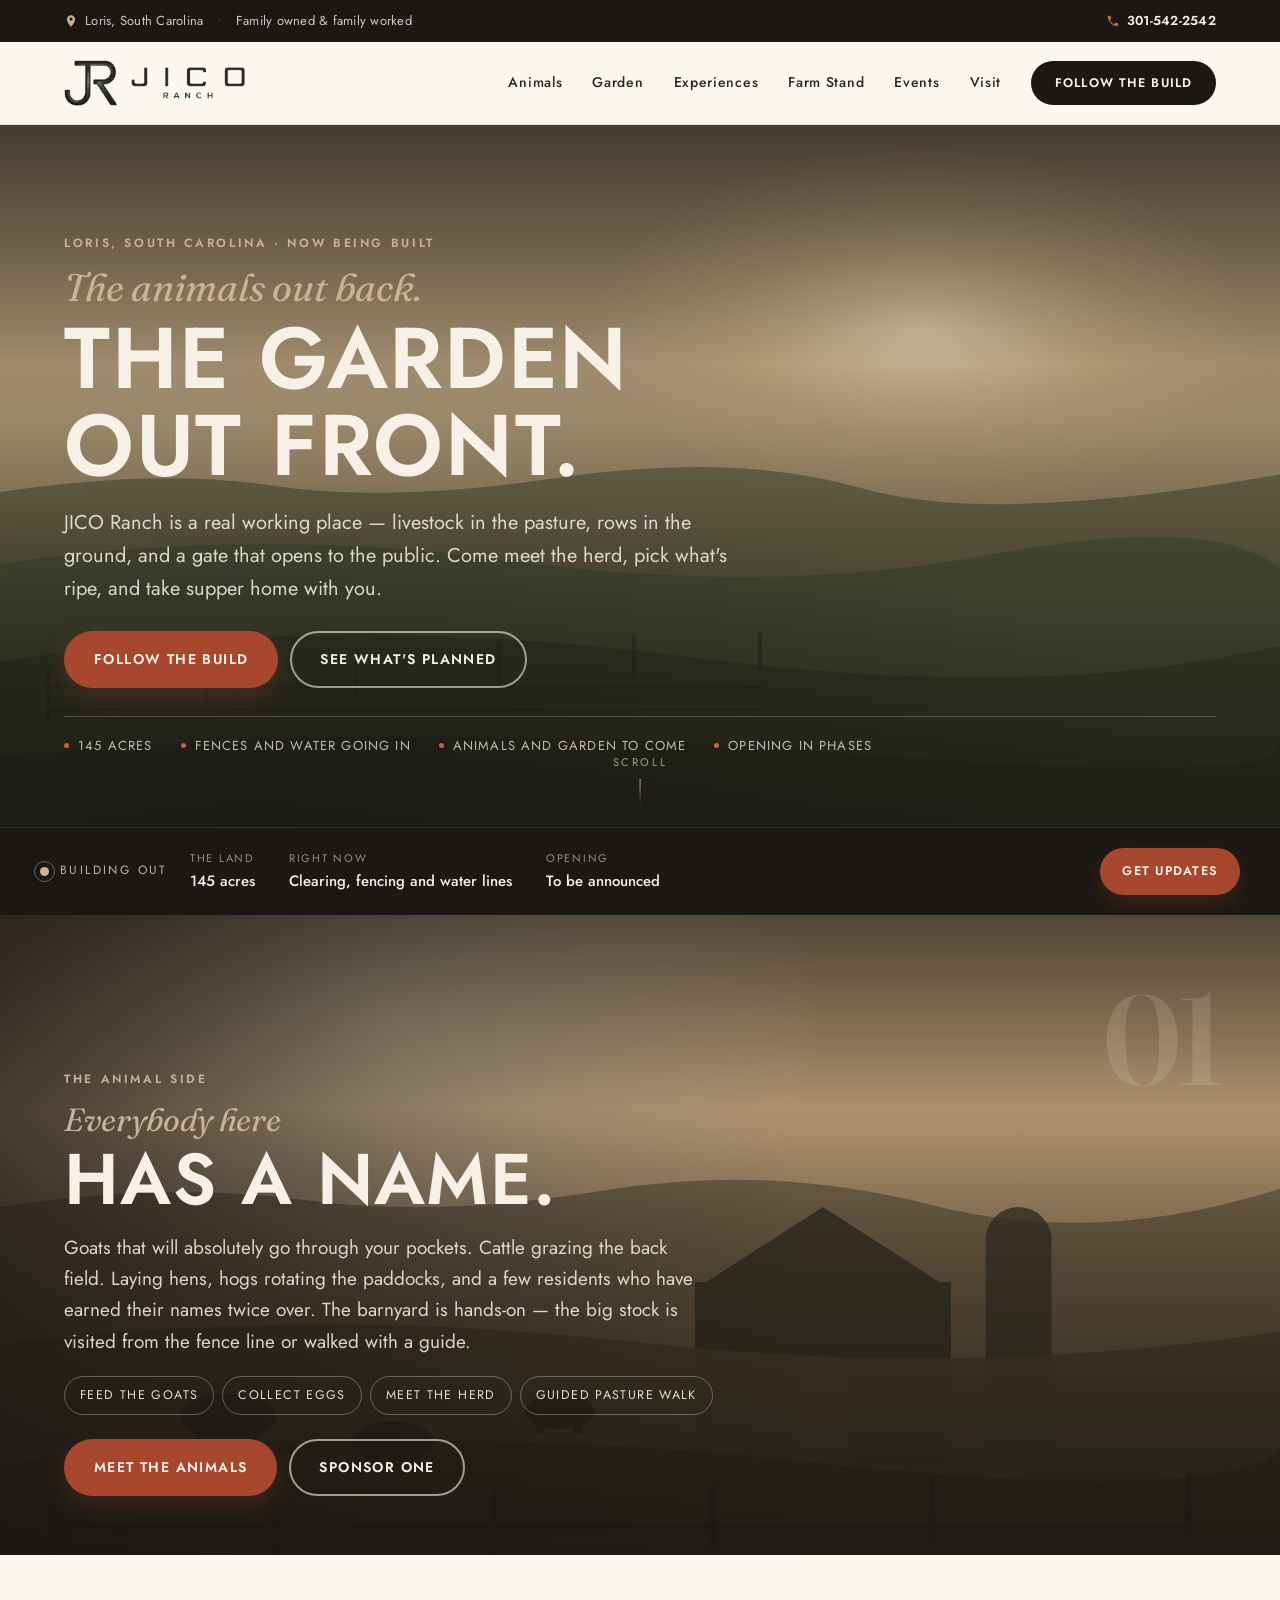
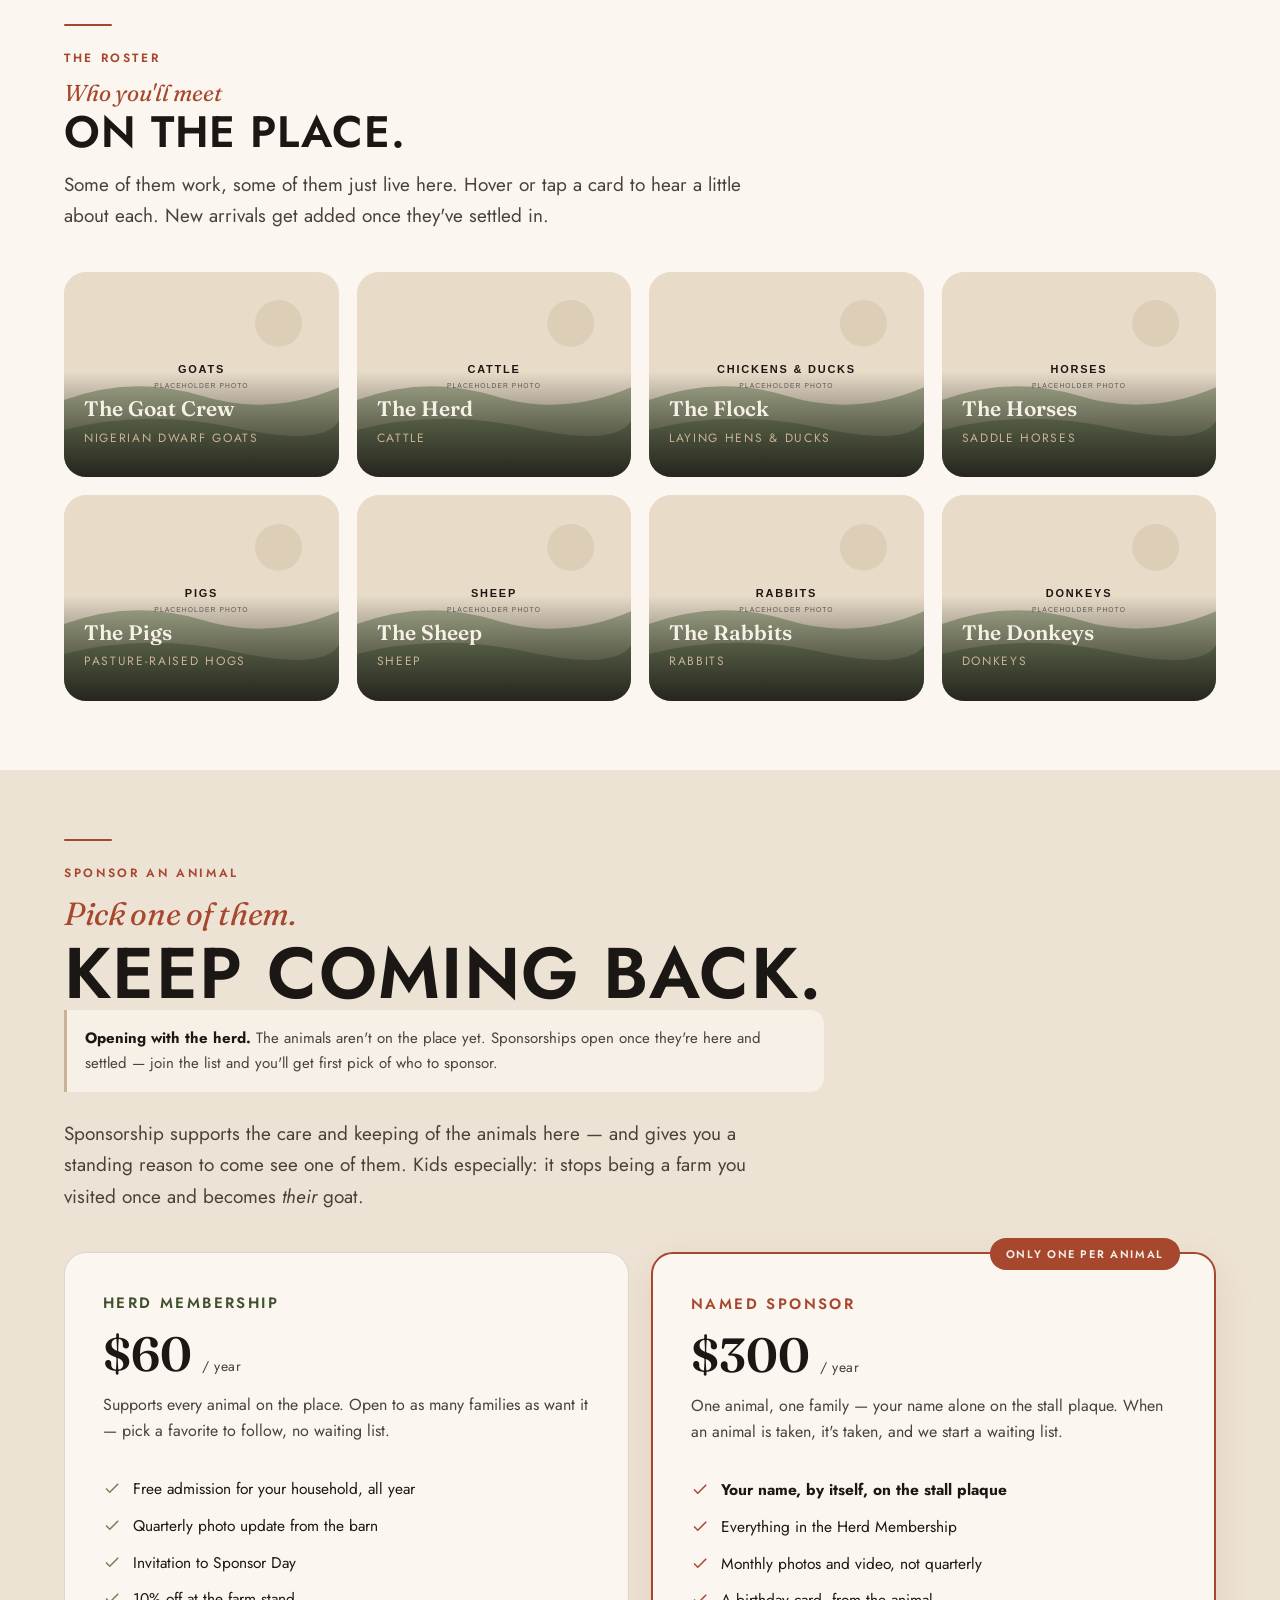
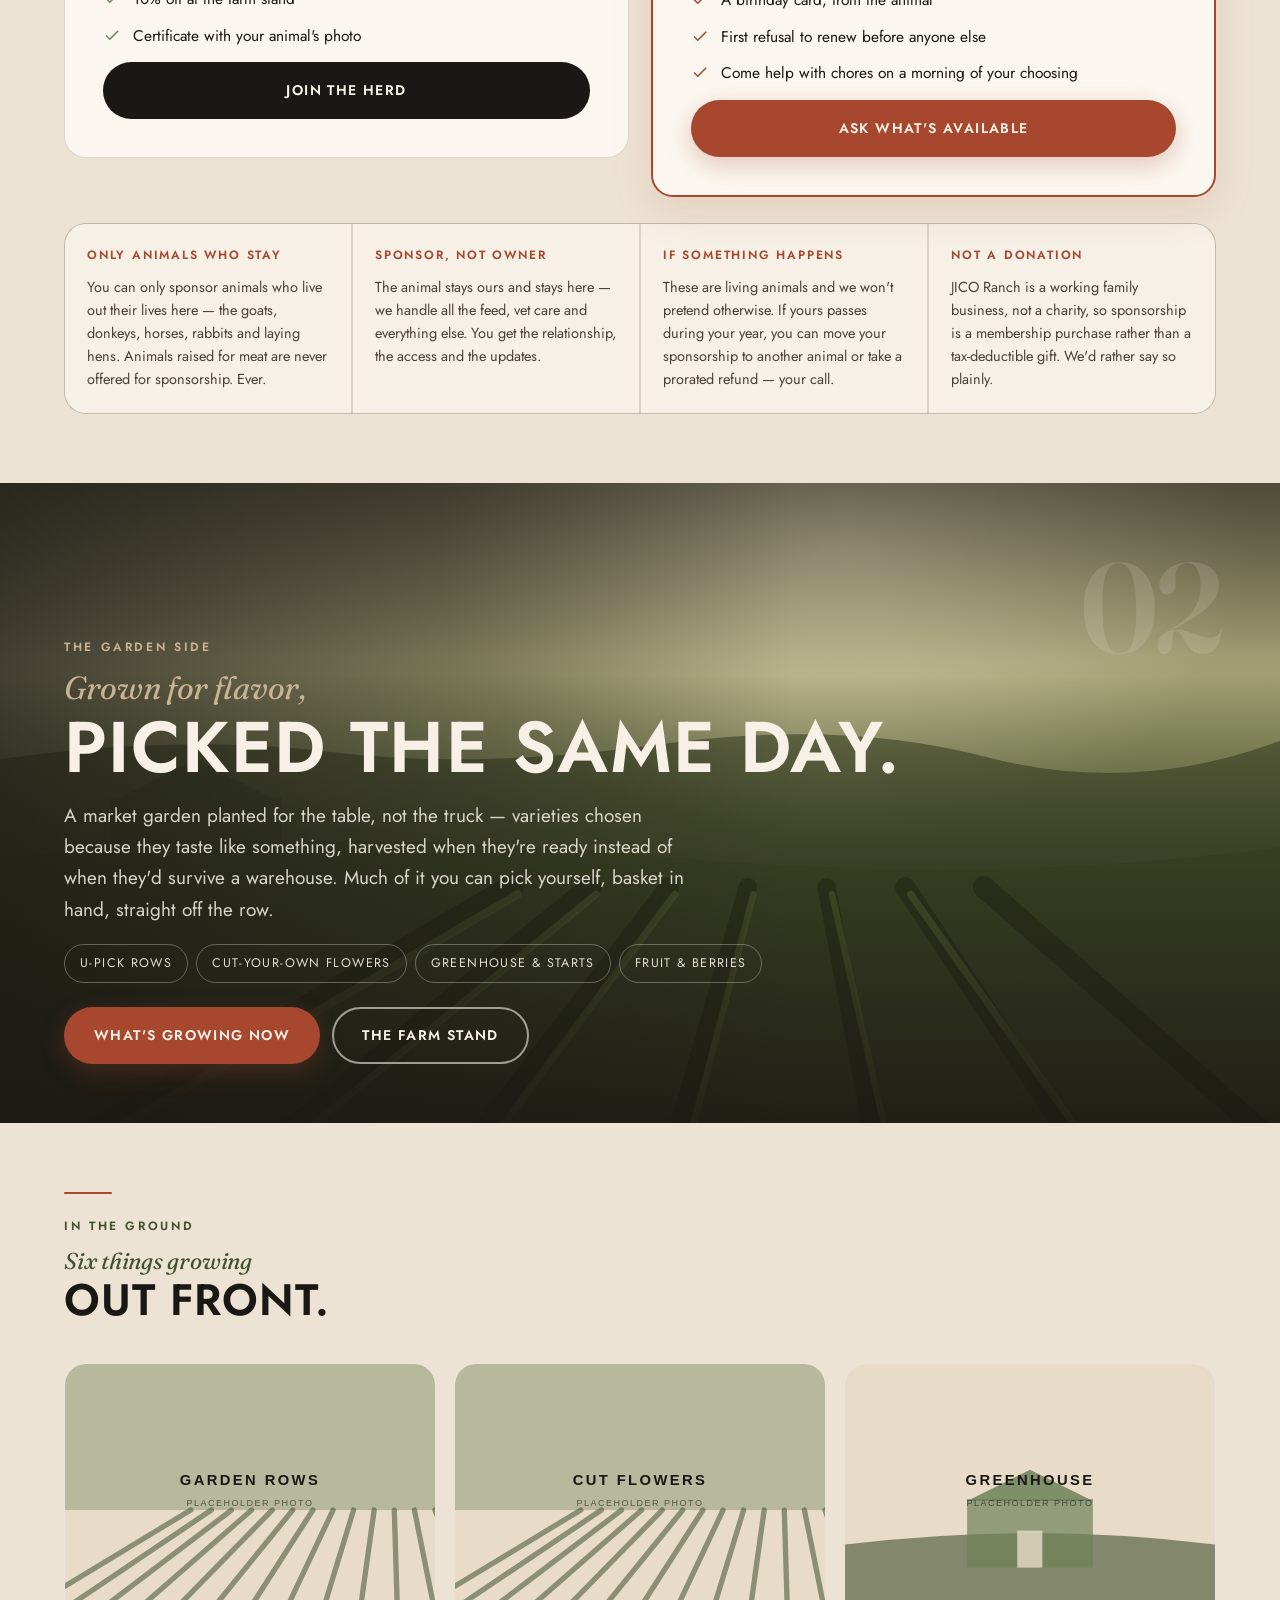
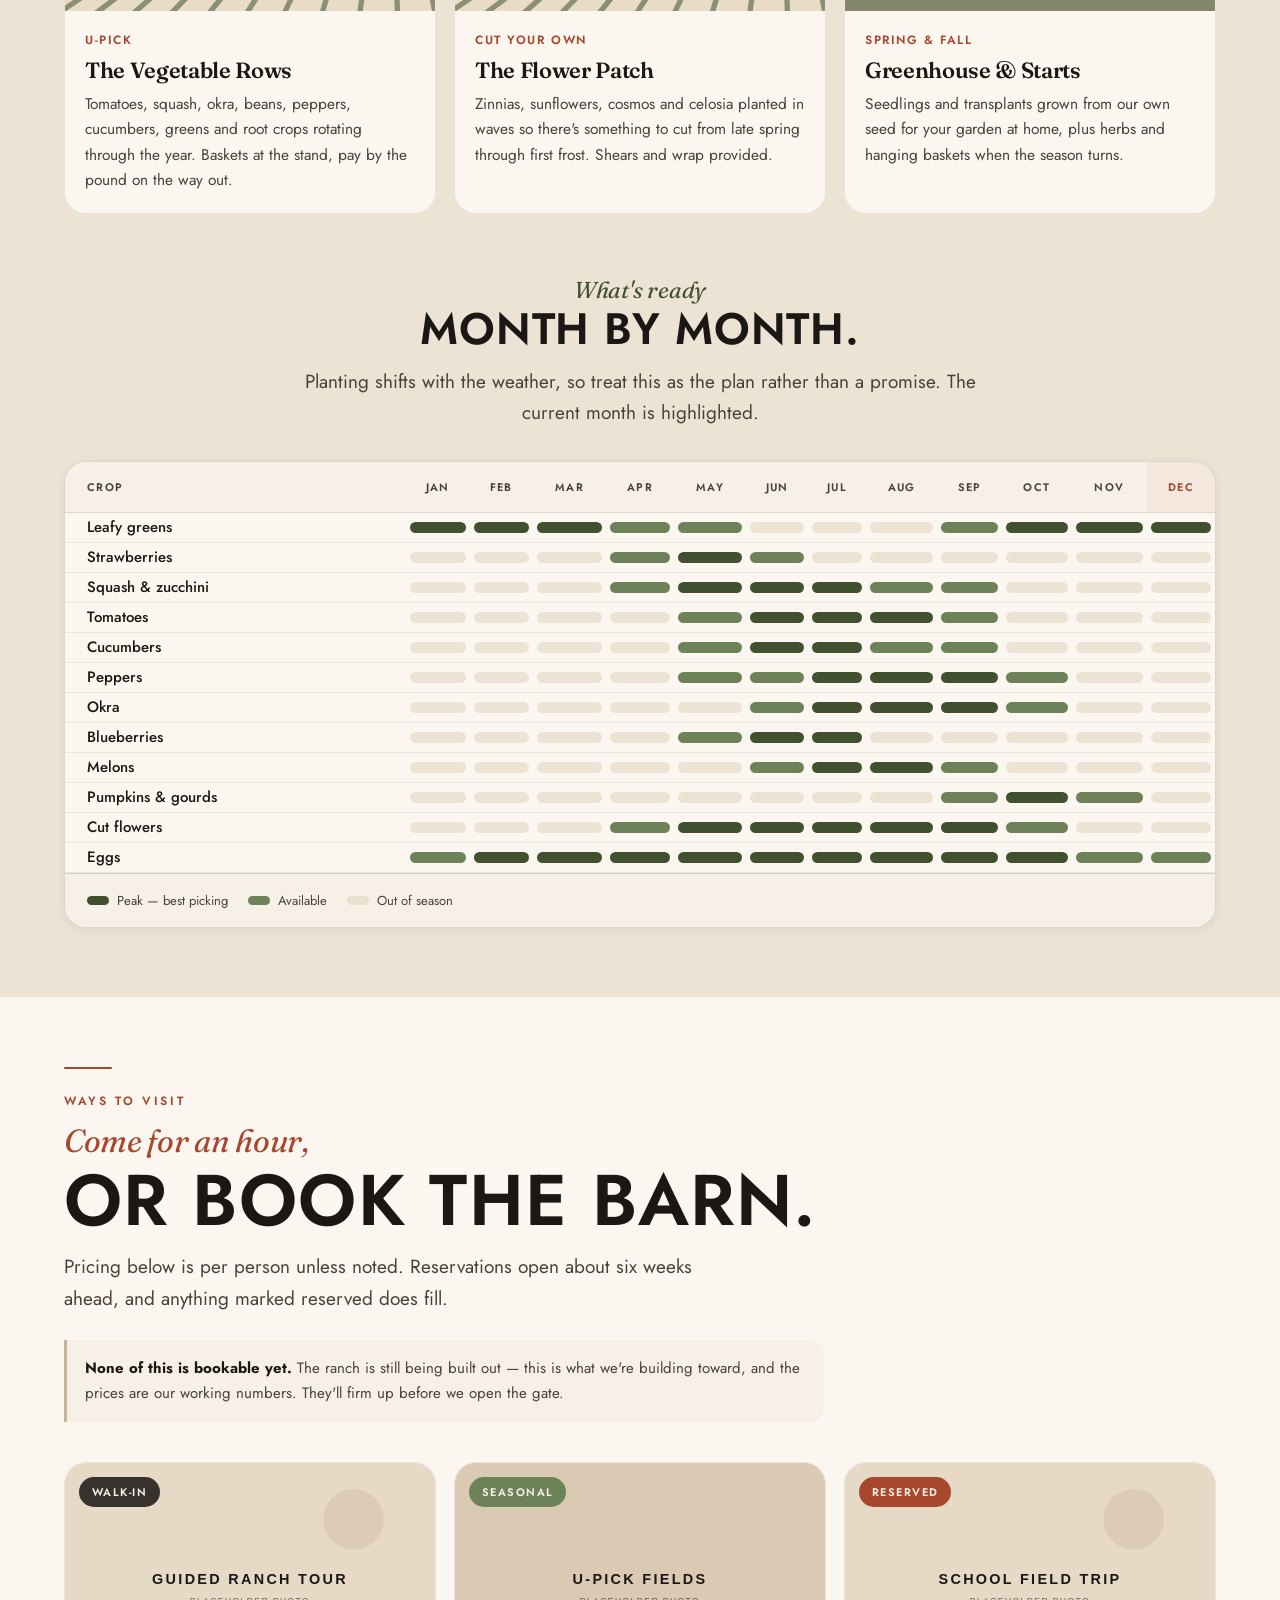
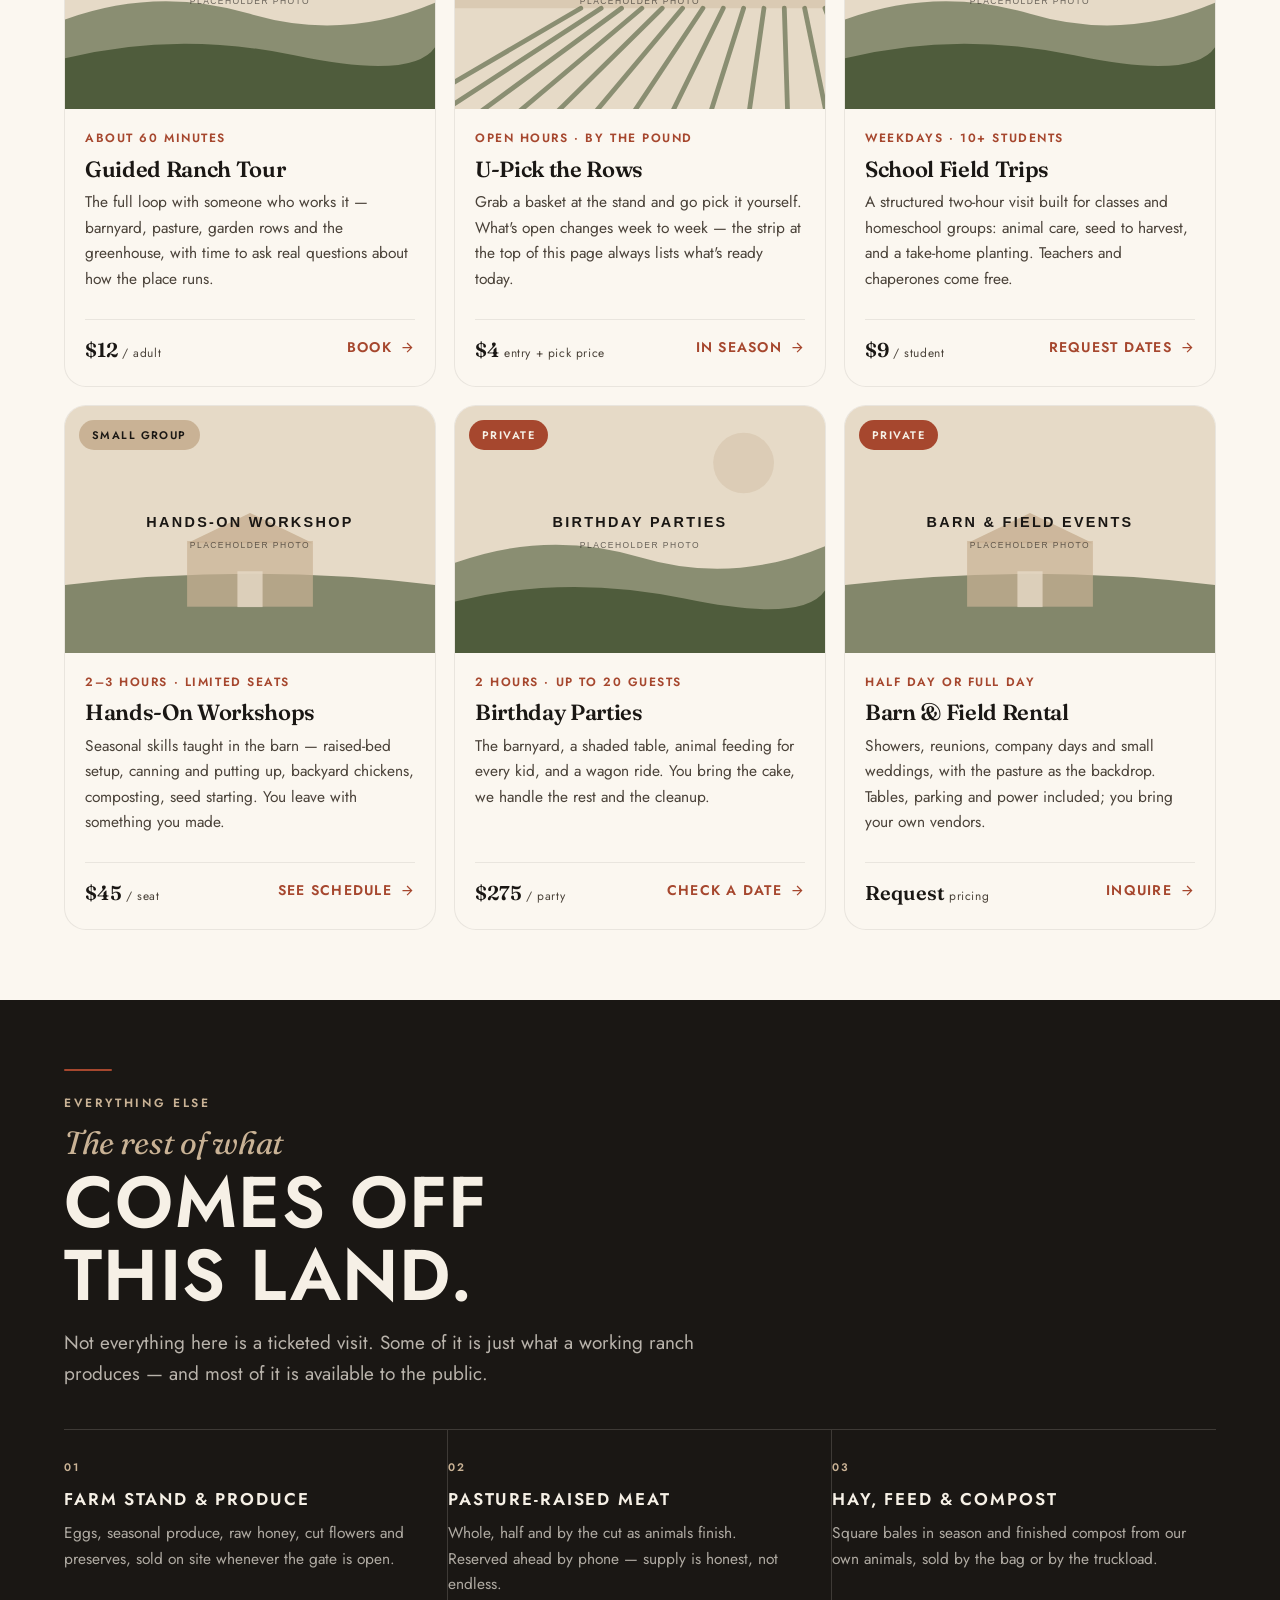
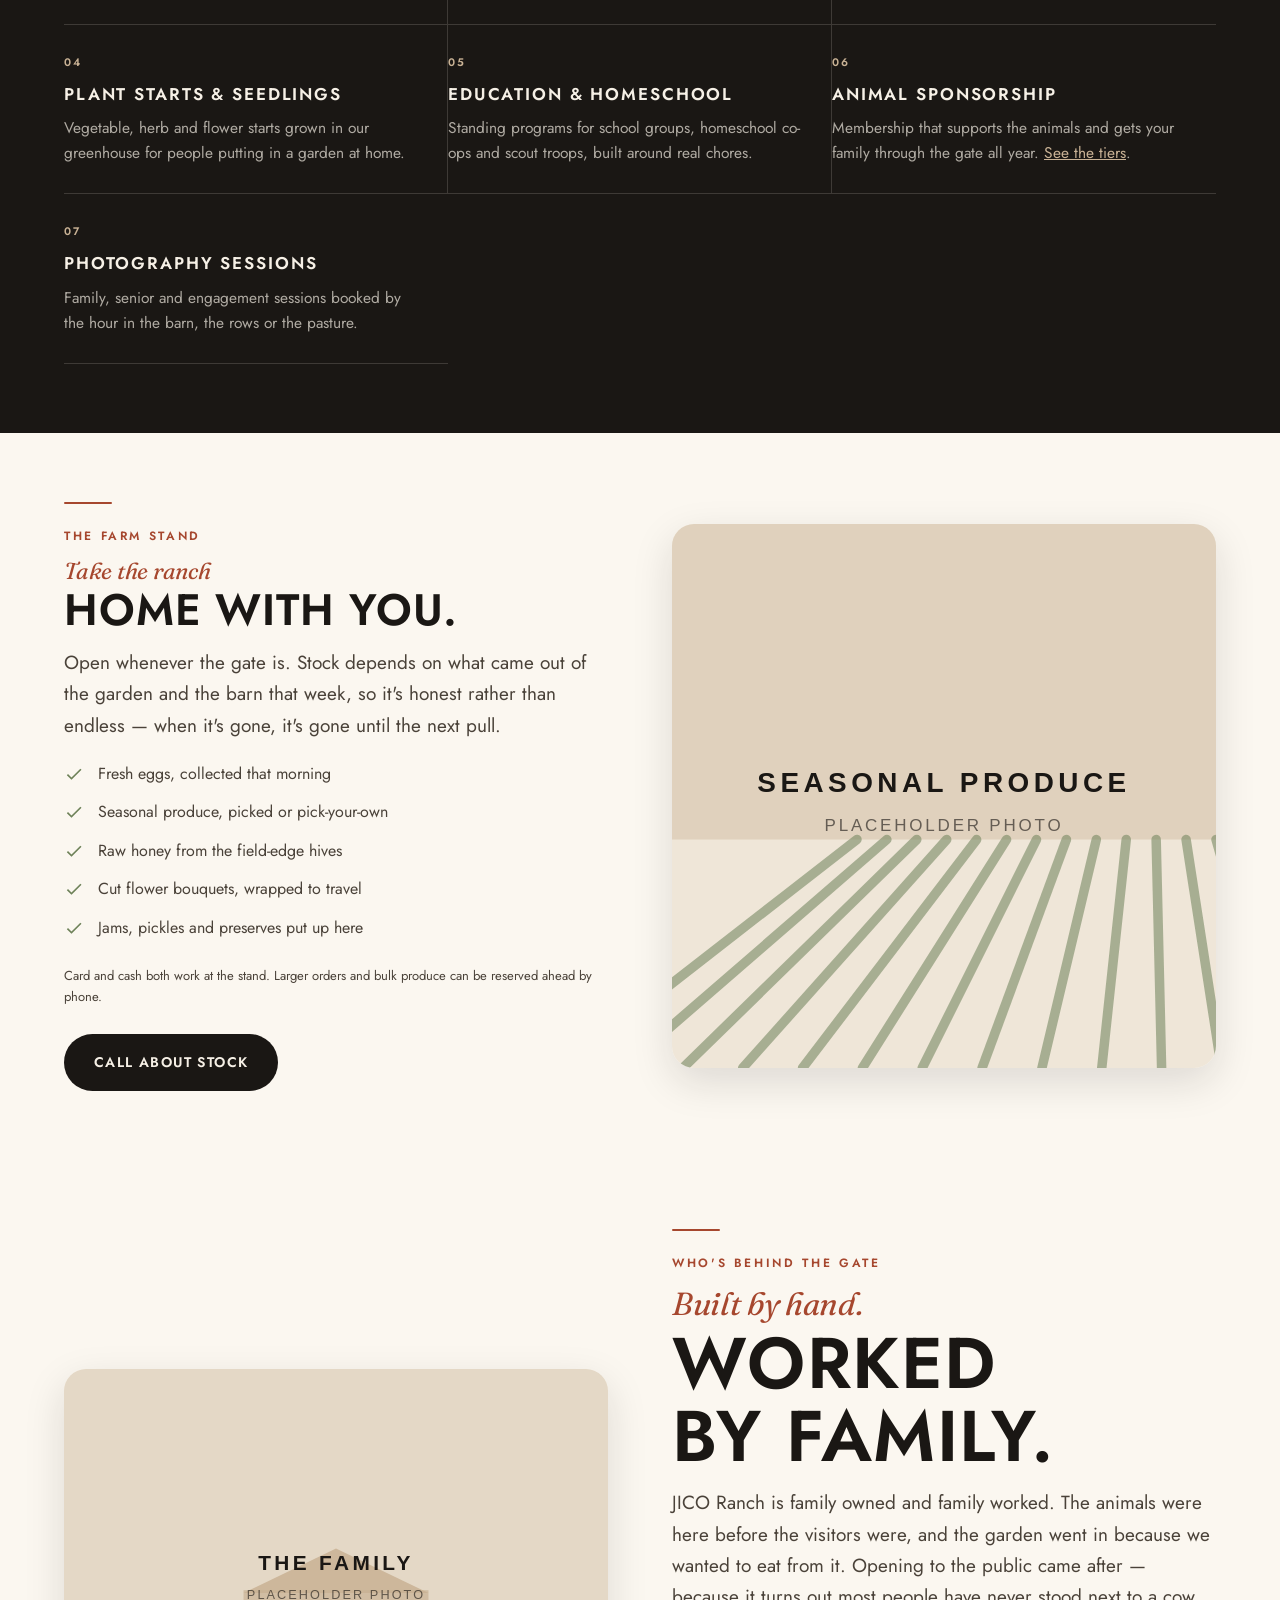
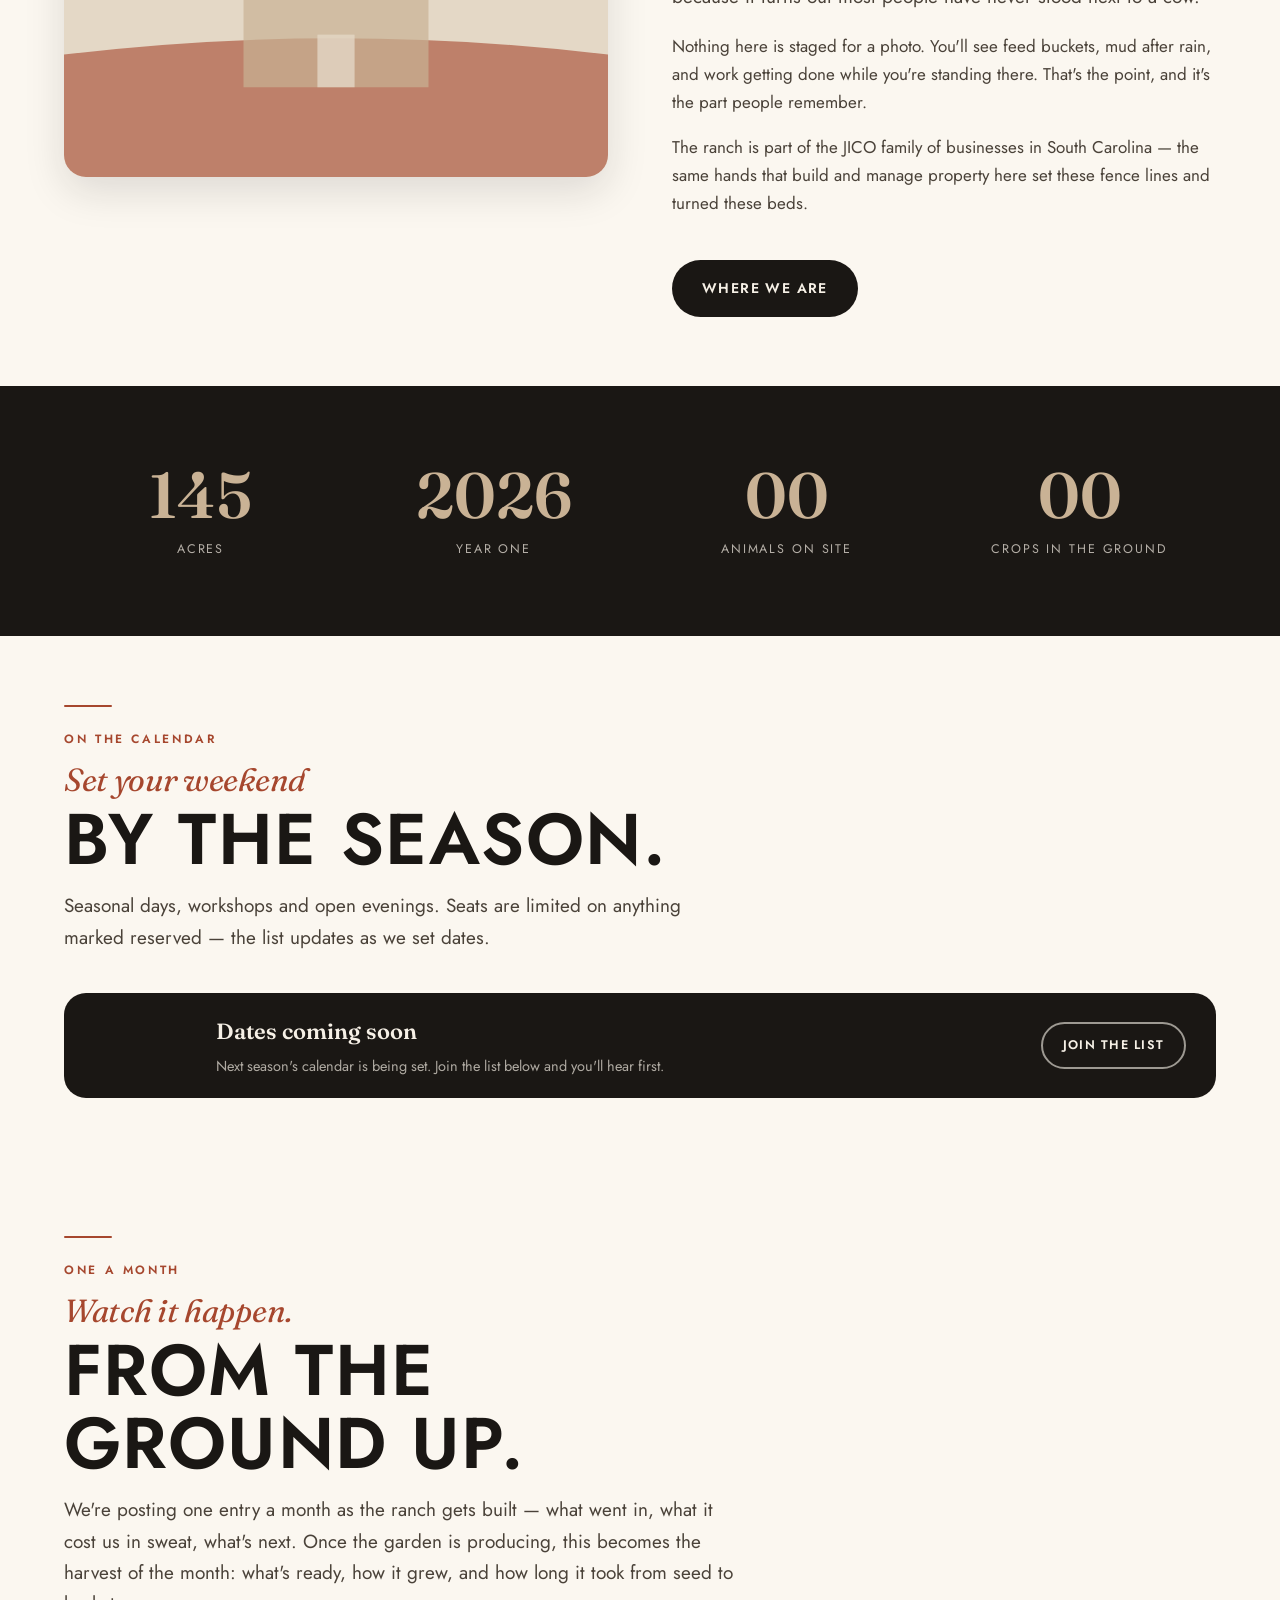
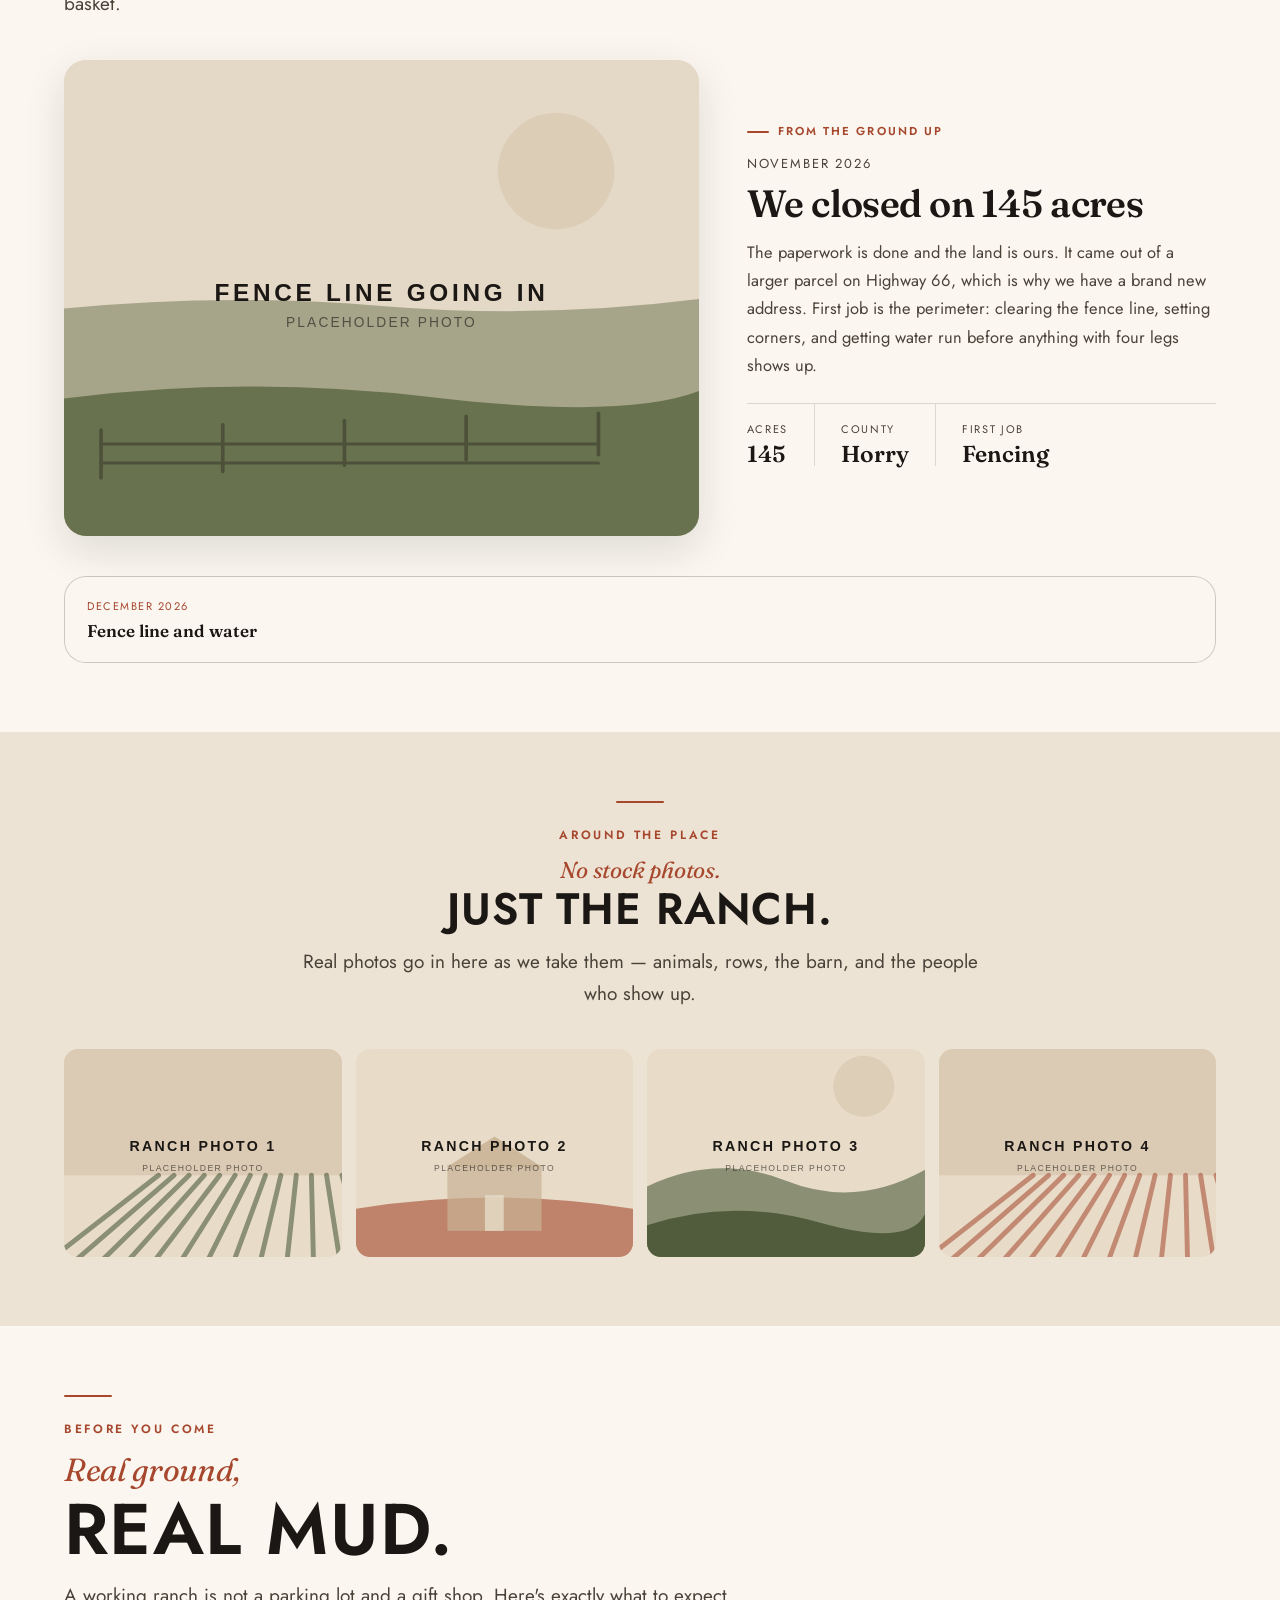
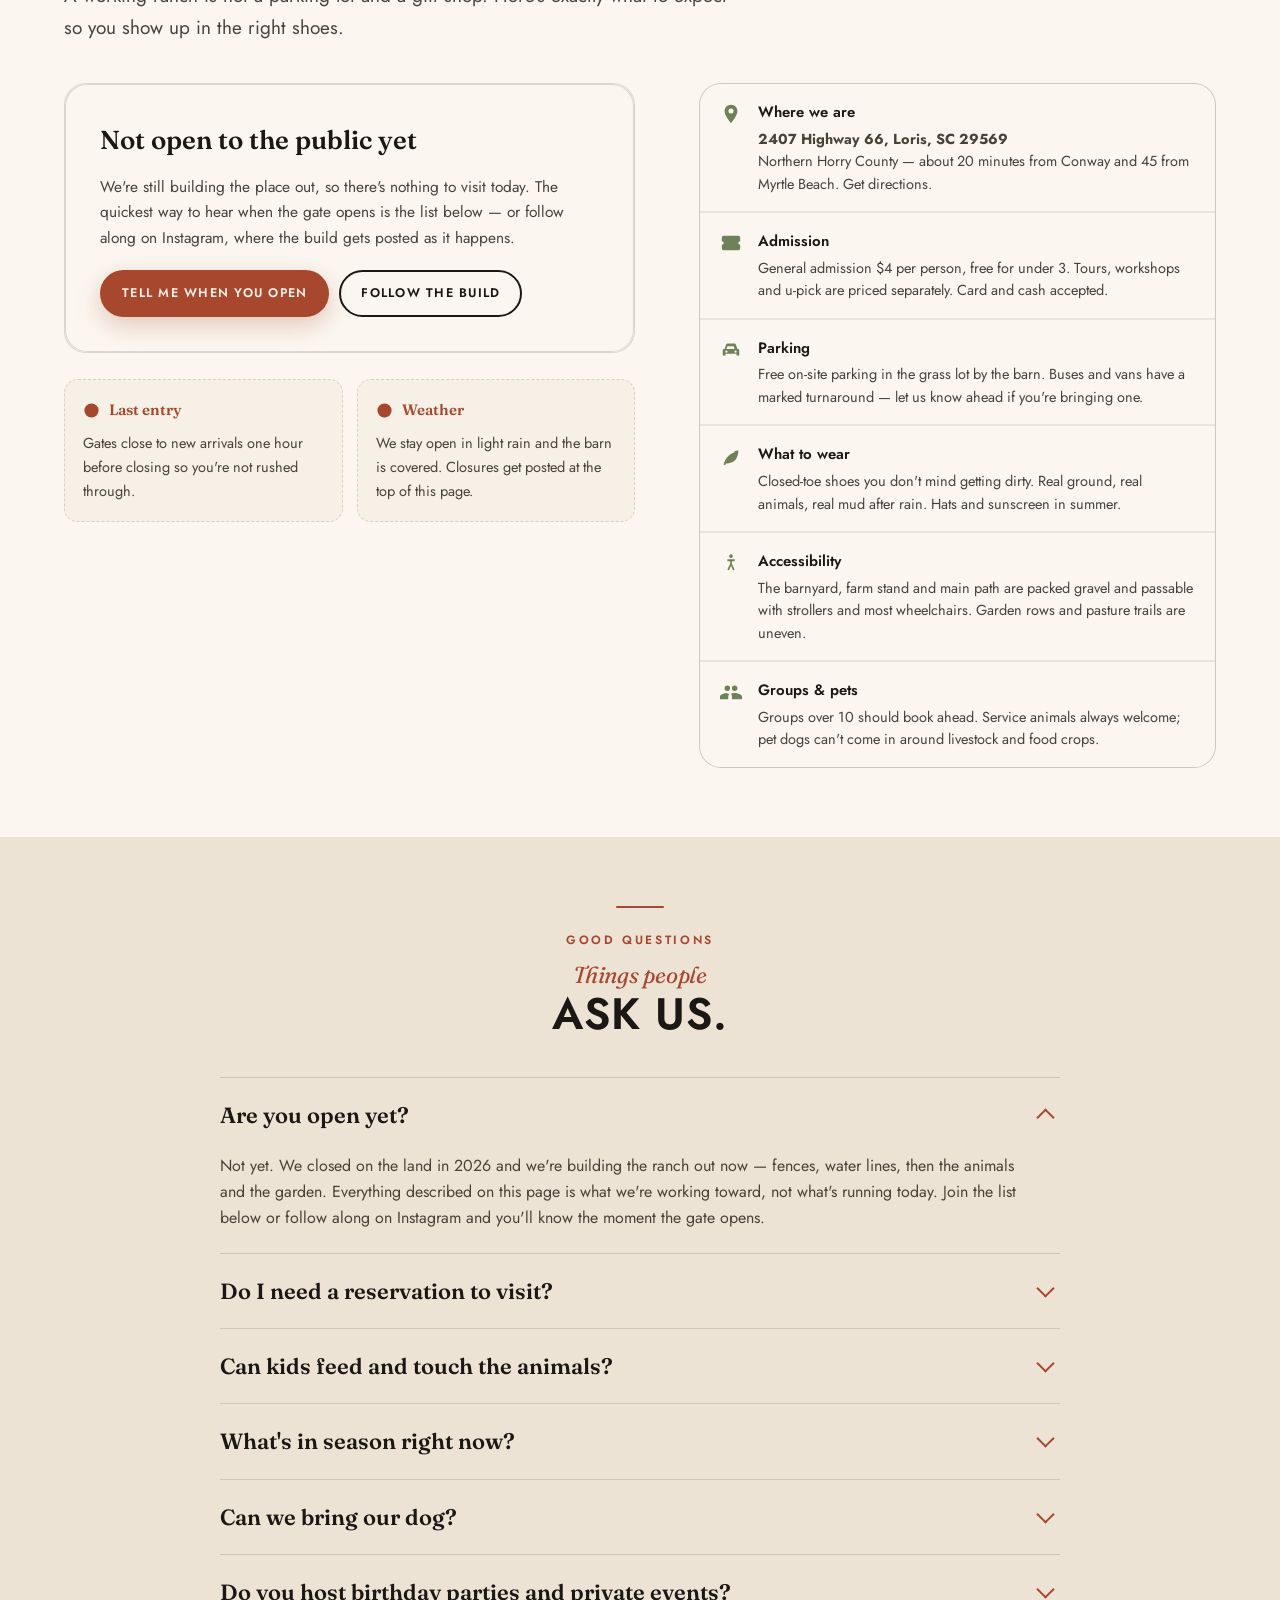
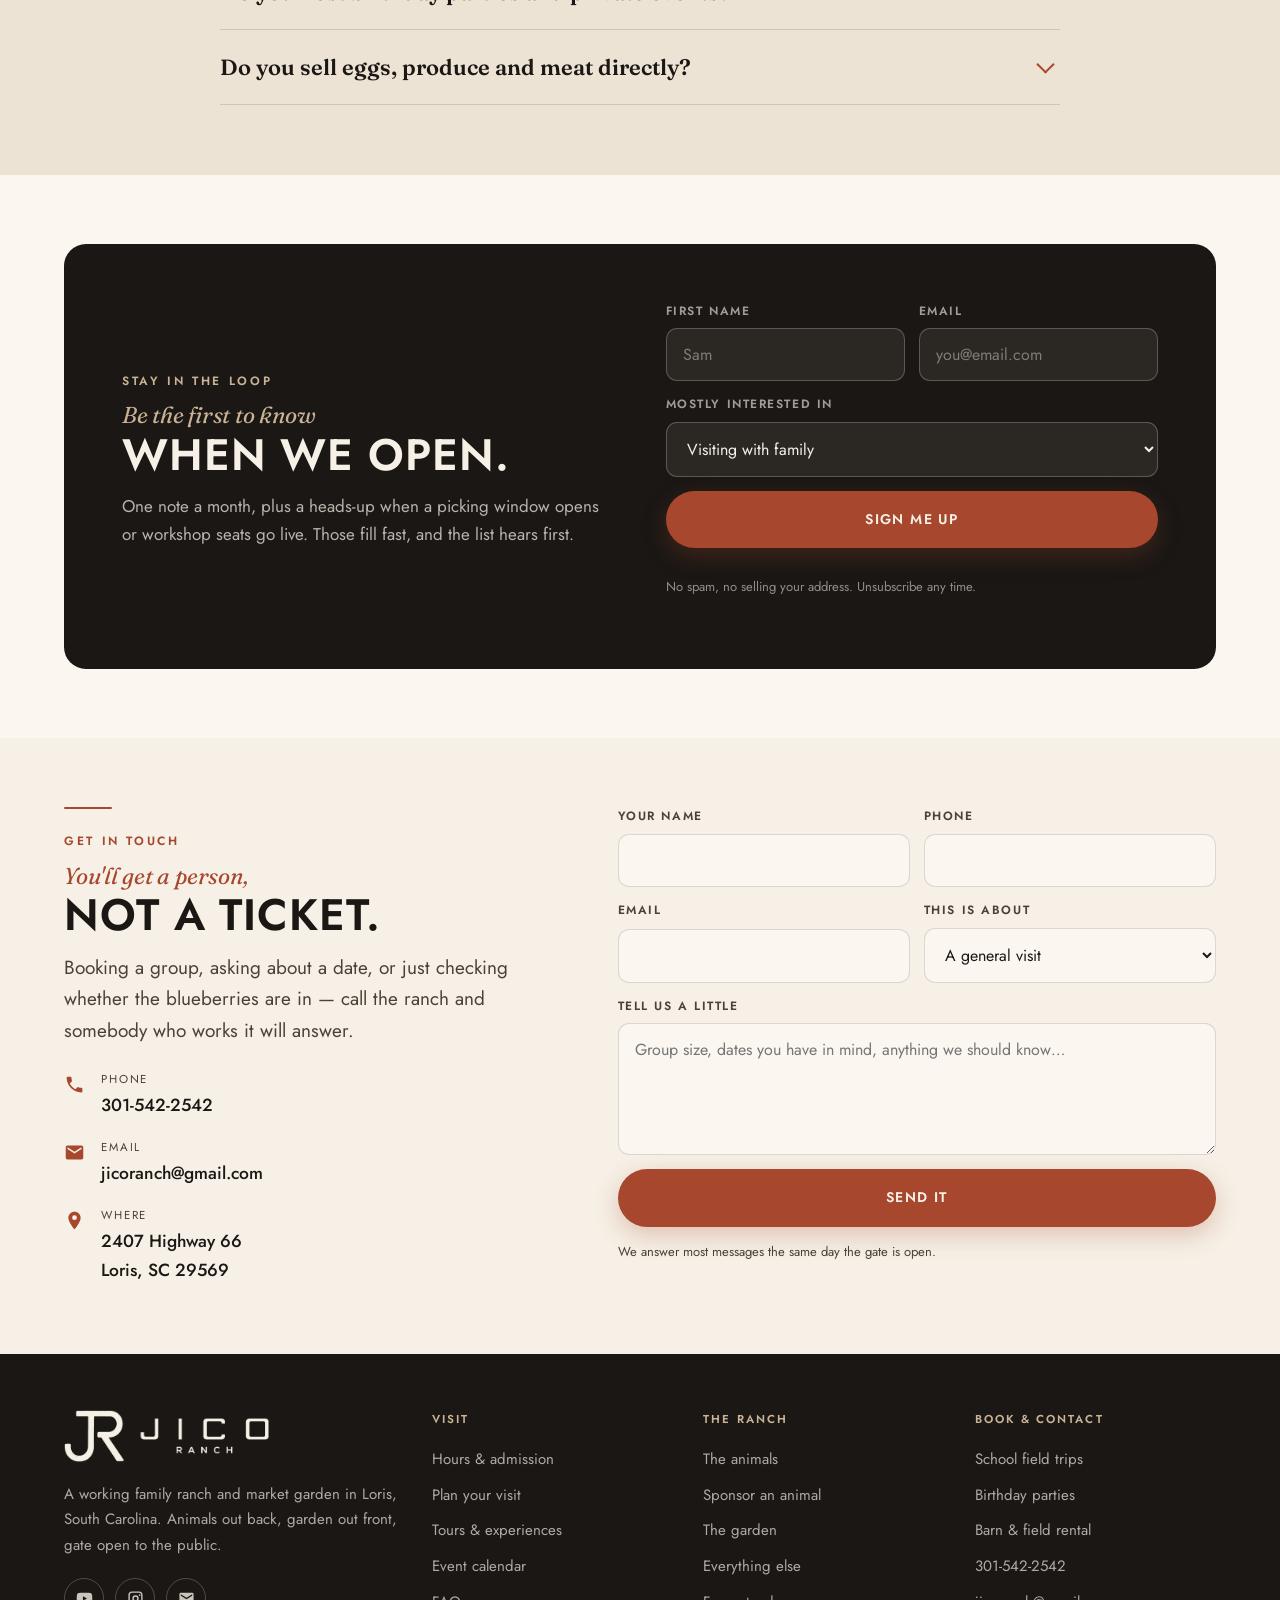
==== commit 6c479441: "Add address, correct the region, and mark the ranch as in progress Address is 2407 Highway 66, Loris" ====
--- a/index.html
+++ b/index.html
@@ -3,8 +3,8 @@
 <head>
 <meta charset="utf-8">
 <meta name="viewport" content="width=device-width, initial-scale=1">
-<title>JICO Ranch — Animals, Garden &amp; Farm Days in the SC Lowcountry</title>
-<meta name="description" content="JICO Ranch is a working family ranch and market garden in the South Carolina Lowcountry. Meet the animals, walk the garden rows, pick what's in season, and book tours, workshops, field trips and events.">
+<title>JICO Ranch — Animals, Garden &amp; Farm Days in Loris, SC</title>
+<meta name="description" content="JICO Ranch is a working family ranch and market garden in Loris, South Carolina. Meet the animals, walk the garden rows, pick what's in season, and book tours, workshops, field trips and events.">
 <meta name="theme-color" content="#1A1714">
 
 <!-- ⚠ SOFT LAUNCH GATE — REMOVE THIS ONE LINE TO GO PUBLIC IN SEARCH ⚠
@@ -20,7 +20,7 @@
 <meta property="og:type" content="website">
 <meta property="og:site_name" content="JICO Ranch">
 <meta property="og:title" content="JICO Ranch — Animals, Garden & Farm Days">
-<meta property="og:description" content="A working family ranch and market garden in the South Carolina Lowcountry. Meet the animals, walk the rows, pick what's in season.">
+<meta property="og:description" content="A working family ranch and market garden in Loris, South Carolina. Meet the animals, walk the rows, pick what's in season.">
 <meta property="og:url" content="https://jicoranch.com/">
 <meta property="og:image" content="https://jicoranch.com/assets/img/og-card.png">
 <meta property="og:image:width" content="1200">
@@ -41,31 +41,77 @@
   "@context":"https://schema.org",
   "@type":["LocalBusiness","Farm"],
   "name":"JICO Ranch",
-  "description":"Working family ranch and market garden offering farm tours, u-pick, workshops, field trips and events in the South Carolina Lowcountry.",
+  "description":"Working family ranch and market garden offering farm tours, u-pick, workshops, field trips and events in Loris, Horry County, South Carolina.",
   "url":"https://jicoranch.com",
   "image":"https://jicoranch.com/assets/img/og-card.png",
   "telephone":"+1-301-542-2542",
-  "address":{"@type":"PostalAddress","streetAddress":"","addressLocality":"","addressRegion":"SC","postalCode":"","addressCountry":"US"},
-  "areaServed":"Lowcountry, South Carolina",
-  "openingHoursSpecification":[
-    {"@type":"OpeningHoursSpecification","dayOfWeek":["Thursday","Friday"],"opens":"10:00","closes":"17:00"},
-    {"@type":"OpeningHoursSpecification","dayOfWeek":["Saturday"],"opens":"09:00","closes":"17:00"},
-    {"@type":"OpeningHoursSpecification","dayOfWeek":["Sunday"],"opens":"12:00","closes":"17:00"}
-  ],
-  "sameAs":[]
+  "address":{"@type":"PostalAddress","streetAddress":"2407 Highway 66","addressLocality":"Loris","addressRegion":"SC","postalCode":"29569","addressCountry":"US"},
+  "areaServed":"Horry County, South Carolina",
+  "openingHoursSpecification":[],
+  "sameAs":["https://www.instagram.com/jico_ranch/","https://www.youtube.com/@JICORanch"]
 }
 </script>
 <script type="application/ld+json">
 {
-  "@context":"https://schema.org",
-  "@type":"FAQPage",
-  "mainEntity":[
-    {"@type":"Question","name":"Do I need a reservation to visit?","acceptedAnswer":{"@type":"Answer","text":"General admission during open hours is walk-in. Guided tours, workshops, field trips and private events are by reservation so we can staff them properly."}},
-    {"@type":"Question","name":"Can kids feed and touch the animals?","acceptedAnswer":{"@type":"Answer","text":"Yes. The barnyard is a hands-on area with feed cups available at the gate. Larger livestock stay behind fence line and are visited with a guide."}},
-    {"@type":"Question","name":"What's in season right now?","acceptedAnswer":{"@type":"Answer","text":"The season calendar on this page shows what is growing month by month, and the strip at the top of the page lists what is ready to pick today."}},
-    {"@type":"Question","name":"Can we bring our dog?","acceptedAnswer":{"@type":"Answer","text":"Service animals are always welcome. Pet dogs are not permitted around the livestock and garden areas for the safety of the animals."}},
-    {"@type":"Question","name":"Do you host birthday parties and private events?","acceptedAnswer":{"@type":"Answer","text":"Yes. The barn and the field are available for birthdays, showers, company days and small weddings. Send a date through the contact form and we will send availability and pricing."}},
-    {"@type":"Question","name":"Do you sell eggs, produce and meat directly?","acceptedAnswer":{"@type":"Answer","text":"Yes, at the farm stand during open hours. Stock depends on the week and the season — what is available today is listed at the top of this page."}}
+  "@context": "https://schema.org",
+  "@type": "FAQPage",
+  "mainEntity": [
+    {
+      "@type": "Question",
+      "name": "Are you open yet?",
+      "acceptedAnswer": {
+        "@type": "Answer",
+        "text": "Not yet. JICO Ranch closed on the land in 2026 and the ranch is being built out now. Everything described on the site is what is being worked toward, not what is running today."
+      }
+    },
+    {
+      "@type": "Question",
+      "name": "Do I need a reservation to visit?",
+      "acceptedAnswer": {
+        "@type": "Answer",
+        "text": "General admission during open hours is walk-in. Guided tours, workshops, field trips and private events are by reservation so we can staff them properly."
+      }
+    },
+    {
+      "@type": "Question",
+      "name": "Can kids feed and touch the animals?",
+      "acceptedAnswer": {
+        "@type": "Answer",
+        "text": "Yes. The barnyard is a hands-on area with feed cups available at the gate. Larger livestock stay behind fence line and are visited with a guide."
+      }
+    },
+    {
+      "@type": "Question",
+      "name": "What's in season right now?",
+      "acceptedAnswer": {
+        "@type": "Answer",
+        "text": "The season calendar on this page shows what is growing month by month, and the strip at the top of the page lists what is ready to pick today."
+      }
+    },
+    {
+      "@type": "Question",
+      "name": "Can we bring our dog?",
+      "acceptedAnswer": {
+        "@type": "Answer",
+        "text": "Service animals are always welcome. Pet dogs are not permitted around the livestock and garden areas for the safety of the animals."
+      }
+    },
+    {
+      "@type": "Question",
+      "name": "Do you host birthday parties and private events?",
+      "acceptedAnswer": {
+        "@type": "Answer",
+        "text": "Yes. The barn and the field are available for birthdays, showers, company days and small weddings. Send a date through the contact form and we will send availability and pricing."
+      }
+    },
+    {
+      "@type": "Question",
+      "name": "Do you sell eggs, produce and meat directly?",
+      "acceptedAnswer": {
+        "@type": "Answer",
+        "text": "Yes, at the farm stand during open hours. Stock depends on the week and the season \u2014 what is available today is listed at the top of this page."
+      }
+    }
   ]
 }
 </script>
@@ -77,7 +123,7 @@
   <div class="wrap topbar__in">
     <span class="topbar__item">
       <svg class="ic" viewBox="0 0 24 24" aria-hidden="true"><path d="M12 2C8 2 5 5 5 9c0 5 7 13 7 13s7-8 7-13c0-4-3-7-7-7zm0 9.5A2.5 2.5 0 1 1 12 6a2.5 2.5 0 0 1 0 5.5z"/></svg>
-      The South Carolina Lowcountry
+      Loris, South Carolina
     </span>
     <span class="topbar__sep">•</span>
     <span class="topbar__item">Family owned &amp; family worked</span>
@@ -107,7 +153,7 @@
       <a href="#store">Farm Stand</a>
       <a href="#events">Events</a>
       <a href="#visit">Visit</a>
-      <a href="#plan" class="nav__cta">Plan Your Visit</a>
+      <a href="#plan" class="nav__cta">Follow the Build</a>
     </nav>
 
     <button class="hamburger" id="hamburger" aria-label="Open menu" aria-expanded="false" aria-controls="nav">
@@ -125,21 +171,21 @@
   <div class="hero__scrim"></div>
 
   <div class="wrap hero__in">
-    <span class="kicker kicker--light">The South Carolina Lowcountry</span>
+    <span class="kicker kicker--light">Loris, South Carolina &middot; Now being built</span>
     <h1 class="dual dual--light">
       <span class="dual__lead">The animals out back.</span>
       <span class="dual__main">The garden<br>out front.</span>
     </h1>
     <p class="hero__sub">JICO Ranch is a real working place — livestock in the pasture, rows in the ground, and a gate that opens to the public. Come meet the herd, pick what's ripe, and take supper home with you.</p>
     <div class="hero__cta">
-      <a href="#plan" class="btn btn--primary">Plan Your Visit</a>
-      <a href="#garden" class="btn btn--ghost-light">See What's In Season</a>
+      <a href="#plan" class="btn btn--primary">Follow the Build</a>
+      <a href="#garden" class="btn btn--ghost-light">See What's Planned</a>
     </div>
     <ul class="hero__trust">
-      <li>Hands-on barnyard</li>
-      <li>U-pick garden rows</li>
-      <li>Farm stand on site</li>
-      <li>Tours, field trips &amp; events</li>
+      <li>145 acres</li>
+      <li>Fences and water going in</li>
+      <li>Animals and garden to come</li>
+      <li>Opening in phases</li>
     </ul>
   </div>
 
@@ -174,7 +220,7 @@
         <span class="today__val" id="todayEvent">—</span>
       </div>
     </div>
-    <a href="#plan" class="btn btn--primary btn--sm">Plan a Visit</a>
+    <a href="#plan" class="btn btn--primary btn--sm">Get Updates</a>
   </div>
 </section>
 
@@ -247,6 +293,9 @@
         <span class="dual__lead">Pick one of them.</span>
         <span class="dual__main">Keep coming back.</span>
       </h2>
+      <div class="planned-note" style="margin-bottom:26px;margin-top:0">
+        <div><strong>Opening with the herd.</strong> The animals aren't on the place yet. Sponsorships open once they're here and settled — join the list and you'll get first pick of who to sponsor.</div>
+      </div>
       <p class="section__lead">Sponsorship supports the care and keeping of the animals here — and gives you a standing reason to come see one of them. Kids especially: it stops being a farm you visited once and becomes <em>their</em> goat.</p>
     </div>
 
@@ -402,6 +451,9 @@
         <span class="dual__main">Or book the barn.</span>
       </h2>
       <p class="section__lead">Pricing below is per person unless noted. Reservations open about six weeks ahead, and anything marked reserved does fill.</p>
+      <div class="planned-note">
+        <div><strong>None of this is bookable yet.</strong> The ranch is still being built out — this is what we're building toward, and the prices are our working numbers. They'll firm up before we open the gate.</div>
+      </div>
     </div>
 
     <div class="grid grid--3">
@@ -605,7 +657,7 @@
         <p class="section__lead">JICO Ranch is family owned and family worked. The animals were here before the visitors were, and the garden went in because we wanted to eat from it. Opening to the public came after — because it turns out most people have never stood next to a cow.</p>
         <p style="color:var(--ink-3);margin-top:18px">Nothing here is staged for a photo. You'll see feed buckets, mud after rain, and work getting done while you're standing there. That's the point, and it's the part people remember.</p>
         <p style="color:var(--ink-3)">The ranch is part of the JICO family of businesses in South Carolina — the same hands that build and manage property here set these fence lines and turned these beds.</p>
-        <a href="#visit" class="btn btn--ink" style="margin-top:26px">Plan Your Visit</a>
+        <a href="#visit" class="btn btn--ink" style="margin-top:26px">Where We Are</a>
       </div>
     </div>
   </div>
@@ -616,10 +668,10 @@
   <div class="wrap">
     <!-- TODO: swap these four numbers for the real ones, then the counter animates them. -->
     <div class="stats">
-      <div class="reveal"><div class="stat__n" data-count="0">00</div><div class="stat__l">Acres worked</div></div>
+      <div class="reveal"><div class="stat__n" data-count="145">145</div><div class="stat__l">Acres</div></div>
+      <div class="reveal"><div class="stat__n">2026</div><div class="stat__l">Year one</div></div>
       <div class="reveal"><div class="stat__n" data-count="0">00</div><div class="stat__l">Animals on site</div></div>
-      <div class="reveal"><div class="stat__n" data-count="0">00</div><div class="stat__l">Crops in rotation</div></div>
-      <div class="reveal"><div class="stat__n" data-count="0">00</div><div class="stat__l">Visitors last season</div></div>
+      <div class="reveal"><div class="stat__n" data-count="0">00</div><div class="stat__l">Crops in the ground</div></div>
     </div>
   </div>
 </section>
@@ -641,6 +693,29 @@
   </div>
 </section>
 
+<!-- ============================ FROM THE GROUND UP ============================
+     One entry a month. Right now it's a build journal; once there are crops,
+     set an entry's `kind` to "Harvest" in the JOURNAL array (top of main.js)
+     and the label on the page switches to "Harvest of the month".
+     Newest entry goes FIRST in the array.
+============================================================================= -->
+<section class="section" id="journal">
+  <div class="wrap">
+    <div class="section__head reveal">
+      <div class="eyebrow-rule"></div>
+      <span class="kicker">One a month</span>
+      <h2 class="dual">
+        <span class="dual__lead">Watch it happen.</span>
+        <span class="dual__main">From the ground up.</span>
+      </h2>
+      <p class="section__lead">We're posting one entry a month as the ranch gets built — what went in, what it cost us in sweat, what's next. Once the garden is producing, this becomes the harvest of the month: what's ready, how it grew, and how long it took from seed to basket.</p>
+    </div>
+
+    <div class="journal reveal" id="journalLatest"></div>
+    <div class="journal__past reveal" id="journalPast"></div>
+  </div>
+</section>
+
 <!-- ============================ GALLERY ============================ -->
 <section class="section section--tint" id="gallery">
   <div class="wrap">
@@ -694,8 +769,11 @@
       <div class="facts reveal">
         <div class="fact">
           <svg class="ic" viewBox="0 0 24 24" aria-hidden="true"><path d="M12 2C8 2 5 5 5 9c0 5 7 13 7 13s7-8 7-13c0-4-3-7-7-7zm0 9.5A2.5 2.5 0 1 1 12 6a2.5 2.5 0 0 1 0 5.5z"/></svg>
-          <!-- TODO: name the actual town/county and the two or three nearest cities once the site is set. -->
-          <div><div class="fact__t">Where we are</div><div class="fact__d">The South Carolina Lowcountry, an easy drive from the coast. Full address, directions and a map go here once signage is up.</div></div>
+          <div><div class="fact__t">Where we are</div><div class="fact__d">
+            <strong>2407 Highway 66, Loris, SC 29569</strong><br>
+            Northern Horry County — about 20 minutes from Conway and 45 from Myrtle Beach.
+            <a href="https://maps.google.com/?q=2407+Highway+66,+Loris,+SC+29569" target="_blank" rel="noopener">Get directions</a>.
+          </div></div>
         </div>
         <div class="fact">
           <svg class="ic" viewBox="0 0 24 24" aria-hidden="true"><path d="M20 12a2 2 0 0 1 2-2V6a2 2 0 0 0-2-2H4a2 2 0 0 0-2 2v4a2 2 0 0 1 0 4v4a2 2 0 0 0 2 2h16a2 2 0 0 0 2-2v-4a2 2 0 0 1-2-2z"/></svg>
@@ -735,6 +813,10 @@
     </div>
     <div class="faq reveal">
       <details open>
+        <summary>Are you open yet?</summary>
+        <p>Not yet. We closed on the land in 2026 and we're building the ranch out now — fences, water lines, then the animals and the garden. Everything described on this page is what we're working toward, not what's running today. Join the list below or follow along on Instagram and you'll know the moment the gate opens.</p>
+      </details>
+      <details>
         <summary>Do I need a reservation to visit?</summary>
         <p>General admission during open hours is walk-in — just come. Guided tours, workshops, field trips and private events are by reservation so we can staff them properly and keep group sizes sane.</p>
       </details>
@@ -769,8 +851,8 @@
       <div>
         <span class="kicker kicker--light">Stay in the loop</span>
         <h2 class="dual dual--light dual--sm">
-          <span class="dual__lead">Know when the</span>
-          <span class="dual__main">Good stuff is ready.</span>
+          <span class="dual__lead">Be the first to know</span>
+          <span class="dual__main">When we open.</span>
         </h2>
         <p>One note a month, plus a heads-up when a picking window opens or workshop seats go live. Those fill fast, and the list hears first.</p>
       </div>
@@ -824,11 +906,13 @@
           </div>
           <div class="contact__line">
             <svg class="ic" viewBox="0 0 24 24" aria-hidden="true"><path d="M20 4H4a2 2 0 0 0-2 2v12a2 2 0 0 0 2 2h16a2 2 0 0 0 2-2V6a2 2 0 0 0-2-2zm0 4-8 5-8-5V6l8 5 8-5z"/></svg>
-            <div><div class="contact__k">Email</div><div class="contact__v"><a href="mailto:info@jicoranch.com">info@jicoranch.com</a></div></div>
+            <div><div class="contact__k">Email</div><div class="contact__v"><a href="mailto:jicoranch@gmail.com">jicoranch@gmail.com</a></div></div>
           </div>
           <div class="contact__line">
             <svg class="ic" viewBox="0 0 24 24" aria-hidden="true"><path d="M12 2C8 2 5 5 5 9c0 5 7 13 7 13s7-8 7-13c0-4-3-7-7-7zm0 9.5A2.5 2.5 0 1 1 12 6a2.5 2.5 0 0 1 0 5.5z"/></svg>
-            <div><div class="contact__k">Where</div><div class="contact__v">The South Carolina Lowcountry</div></div>
+            <div><div class="contact__k">Where</div><div class="contact__v">
+              <a href="https://maps.google.com/?q=2407+Highway+66,+Loris,+SC+29569" target="_blank" rel="noopener">2407 Highway 66<br>Loris, SC 29569</a>
+            </div></div>
           </div>
         </div>
       </div>
@@ -887,11 +971,11 @@
           <img class="brand__lockup brand__lockup--cream" src="assets/img/logo-lockup-h-cream.png"
                alt="JICO Ranch" width="520" height="132">
         </span>
-        <p class="footer__blurb">A working family ranch and market garden in the South Carolina Lowcountry. Animals out back, garden out front, gate open to the public.</p>
+        <p class="footer__blurb">A working family ranch and market garden in Loris, South Carolina. Animals out back, garden out front, gate open to the public.</p>
         <div class="social">
-          <a href="#" aria-label="JICO Ranch on Facebook"><svg class="ic" viewBox="0 0 24 24" aria-hidden="true"><path d="M13.5 9H16V6h-2.5C11.6 6 10 7.6 10 9.5V11H8v3h2v7h3v-7h2.2l.4-3H13v-1.2c0-.5.2-.8.5-.8z"/></svg></a>
-          <a href="#" aria-label="JICO Ranch on Instagram"><svg class="ic" viewBox="0 0 24 24" aria-hidden="true"><path fill-rule="evenodd" d="M7 2h10a5 5 0 0 1 5 5v10a5 5 0 0 1-5 5H7a5 5 0 0 1-5-5V7a5 5 0 0 1 5-5zm0 2a3 3 0 0 0-3 3v10a3 3 0 0 0 3 3h10a3 3 0 0 0 3-3V7a3 3 0 0 0-3-3zm5 3.5a4.5 4.5 0 1 1 0 9 4.5 4.5 0 0 1 0-9zm0 2a2.5 2.5 0 1 0 0 5 2.5 2.5 0 0 0 0-5zm5.8-3.5a1.2 1.2 0 1 1 0 2.4 1.2 1.2 0 0 1 0-2.4z"/></svg></a>
-          <a href="mailto:info@jicoranch.com" aria-label="Email JICO Ranch"><svg class="ic" viewBox="0 0 24 24" aria-hidden="true"><path d="M20 4H4a2 2 0 0 0-2 2v12a2 2 0 0 0 2 2h16a2 2 0 0 0 2-2V6a2 2 0 0 0-2-2zm0 4-8 5-8-5V6l8 5 8-5z"/></svg></a>
+          <a href="https://www.youtube.com/@JICORanch" target="_blank" rel="noopener" aria-label="JICO Ranch on YouTube"><svg class="ic" viewBox="0 0 24 24" aria-hidden="true"><path d="M23 12s0-3.8-.5-5.6a2.9 2.9 0 0 0-2-2C18.7 4 12 4 12 4s-6.7 0-8.5.4a2.9 2.9 0 0 0-2 2C1 8.2 1 12 1 12s0 3.8.5 5.6a2.9 2.9 0 0 0 2 2C5.3 20 12 20 12 20s6.7 0 8.5-.4a2.9 2.9 0 0 0 2-2C23 15.8 23 12 23 12zM9.8 15.3V8.7l5.7 3.3z"/></svg></a>
+          <a href="https://www.instagram.com/jico_ranch/" target="_blank" rel="noopener" aria-label="JICO Ranch on Instagram"><svg class="ic" viewBox="0 0 24 24" aria-hidden="true"><path fill-rule="evenodd" d="M7 2h10a5 5 0 0 1 5 5v10a5 5 0 0 1-5 5H7a5 5 0 0 1-5-5V7a5 5 0 0 1 5-5zm0 2a3 3 0 0 0-3 3v10a3 3 0 0 0 3 3h10a3 3 0 0 0 3-3V7a3 3 0 0 0-3-3zm5 3.5a4.5 4.5 0 1 1 0 9 4.5 4.5 0 0 1 0-9zm0 2a2.5 2.5 0 1 0 0 5 2.5 2.5 0 0 0 0-5zm5.8-3.5a1.2 1.2 0 1 1 0 2.4 1.2 1.2 0 0 1 0-2.4z"/></svg></a>
+          <a href="mailto:jicoranch@gmail.com" aria-label="Email JICO Ranch"><svg class="ic" viewBox="0 0 24 24" aria-hidden="true"><path d="M20 4H4a2 2 0 0 0-2 2v12a2 2 0 0 0 2 2h16a2 2 0 0 0 2-2V6a2 2 0 0 0-2-2zm0 4-8 5-8-5V6l8 5 8-5z"/></svg></a>
         </div>
       </div>
 
@@ -914,6 +998,7 @@
           <li><a href="#garden">The garden</a></li>
           <li><a href="#more">Everything else</a></li>
           <li><a href="#store">Farm stand</a></li>
+          <li><a href="#journal">From the ground up</a></li>
           <li><a href="#about">Our story</a></li>
         </ul>
       </div>
@@ -925,7 +1010,7 @@
           <li><a href="#contact">Birthday parties</a></li>
           <li><a href="#contact">Barn &amp; field rental</a></li>
           <li><a href="tel:+13015422542">301-542-2542</a></li>
-          <li><a href="mailto:info@jicoranch.com">info@jicoranch.com</a></li>
+          <li><a href="mailto:jicoranch@gmail.com">jicoranch@gmail.com</a></li>
         </ul>
       </div>
     </div>
@@ -933,7 +1018,7 @@
     <div class="footer__bar">
       <span>&copy; <span id="year">2026</span> JICO Ranch</span>
       <span class="sep">•</span>
-      <span>Lowcountry, SC</span>
+      <span>Loris, SC</span>
       <span class="right">Part of the JICO family of businesses</span>
     </div>
   </div>
@@ -945,7 +1030,7 @@
     <svg class="ic" viewBox="0 0 24 24" aria-hidden="true"><path d="M6.6 10.8c1.4 2.8 3.8 5.1 6.6 6.6l2.2-2.2c.3-.3.7-.4 1-.2 1.1.4 2.3.6 3.6.6.6 0 1 .4 1 1V20c0 .6-.4 1-1 1C10.6 21 3 13.4 3 4c0-.6.4-1 1-1h3.5c.6 0 1 .4 1 1 0 1.2.2 2.4.6 3.6.1.4 0 .8-.2 1l-2.3 2.2z"/></svg>
     Call
   </a>
-  <a class="s-visit" href="#plan">Plan Your Visit</a>
+  <a class="s-visit" href="#plan">Follow the Build</a>
 </div>
 
 <script src="assets/js/main.js" defer></script>
--- a/assets/css/styles.css
+++ b/assets/css/styles.css
@@ -783,3 +783,69 @@
 /* 7 items in a 3-up grid leaves a lone tile on the last row — don't hang a
    right border off it. */
 .caps .cap:last-child{border-right:0}
+
+/* ==========================================================================
+   PRE-OPENING STATES
+   The ranch is being built out, so the status strip reports progress and the
+   Visit section says plainly that there is nothing to visit yet.
+   ========================================================================== */
+.today__dot--building{background:var(--tan)}
+.today__dot--building::after{border-color:var(--tan)}
+
+.notyet{
+  border:1px solid var(--line);border-radius:var(--r-lg);
+  background:var(--paper);padding:clamp(24px,3vw,34px);
+}
+.notyet__t{
+  font-family:var(--f-display);font-size:clamp(20px,2.4vw,26px);
+  font-weight:600;margin-bottom:12px;
+}
+.notyet p{font-size:15.5px;color:var(--ink-3);line-height:1.65}
+.notyet__cta{display:flex;flex-wrap:wrap;gap:10px;margin-top:20px}
+
+/* a soft "planned, not yet running" marker for offerings */
+.card__badge--soon{background:var(--tan);color:var(--ink)}
+.planned-note{
+  display:flex;gap:12px;align-items:flex-start;
+  border-left:3px solid var(--tan);background:var(--bone);
+  padding:16px 18px;border-radius:0 var(--r) var(--r) 0;
+  font-size:15px;color:var(--ink-3);margin-top:26px;
+}
+.planned-note strong{color:var(--ink)}
+
+/* ==========================================================================
+   FROM THE GROUND UP — the monthly log
+   Runs as a build journal before opening and becomes Harvest of the Month
+   once there are crops. Same component, the entry's `kind` changes the label.
+   ========================================================================== */
+.journal{display:grid;grid-template-columns:1.15fr .85fr;gap:clamp(26px,4vw,48px);align-items:center}
+@media(max-width:880px){.journal{grid-template-columns:1fr}}
+.journal__media{border-radius:var(--r-lg);overflow:hidden;box-shadow:var(--shadow);background:var(--cream)}
+.journal__media img{width:100%;aspect-ratio:4/3;object-fit:cover}
+.journal__kind{
+  display:inline-flex;align-items:center;gap:9px;
+  font-size:11.5px;font-weight:600;letter-spacing:.18em;text-transform:uppercase;
+  color:var(--rust);margin-bottom:12px;
+}
+.journal__kind::before{content:"";width:22px;height:2px;background:var(--rust);border-radius:2px}
+.journal__month{font-size:13px;letter-spacing:.14em;text-transform:uppercase;color:var(--ink-3)}
+.journal__title{font-size:clamp(24px,3.2vw,38px);margin:8px 0 14px}
+.journal__body{font-size:16.5px;color:var(--ink-3);line-height:1.7}
+.journal__facts{
+  display:flex;flex-wrap:wrap;gap:0;margin-top:24px;
+  border-top:1px solid var(--line);
+}
+.journal__fact{padding:16px 26px 0 0;margin-right:26px;border-right:1px solid var(--line)}
+.journal__fact:last-child{border-right:0;margin-right:0;padding-right:0}
+.journal__fact dt{font-size:11px;letter-spacing:.15em;text-transform:uppercase;color:var(--ink-3);margin-bottom:5px}
+.journal__fact dd{margin:0;font-family:var(--f-display);font-size:23px;font-weight:600;line-height:1}
+
+.journal__past{
+  display:grid;grid-template-columns:repeat(auto-fit,minmax(220px,1fr));
+  gap:2px;margin-top:40px;background:var(--line-soft);
+  border:1px solid var(--line);border-radius:var(--r-lg);overflow:hidden;
+}
+.journal__past a{background:var(--paper);padding:20px 22px;transition:background .2s}
+.journal__past a:hover{background:var(--bone)}
+.journal__past .m{font-size:11px;letter-spacing:.14em;text-transform:uppercase;color:var(--rust)}
+.journal__past .t{font-family:var(--f-display);font-size:17px;font-weight:600;margin-top:5px;line-height:1.3}
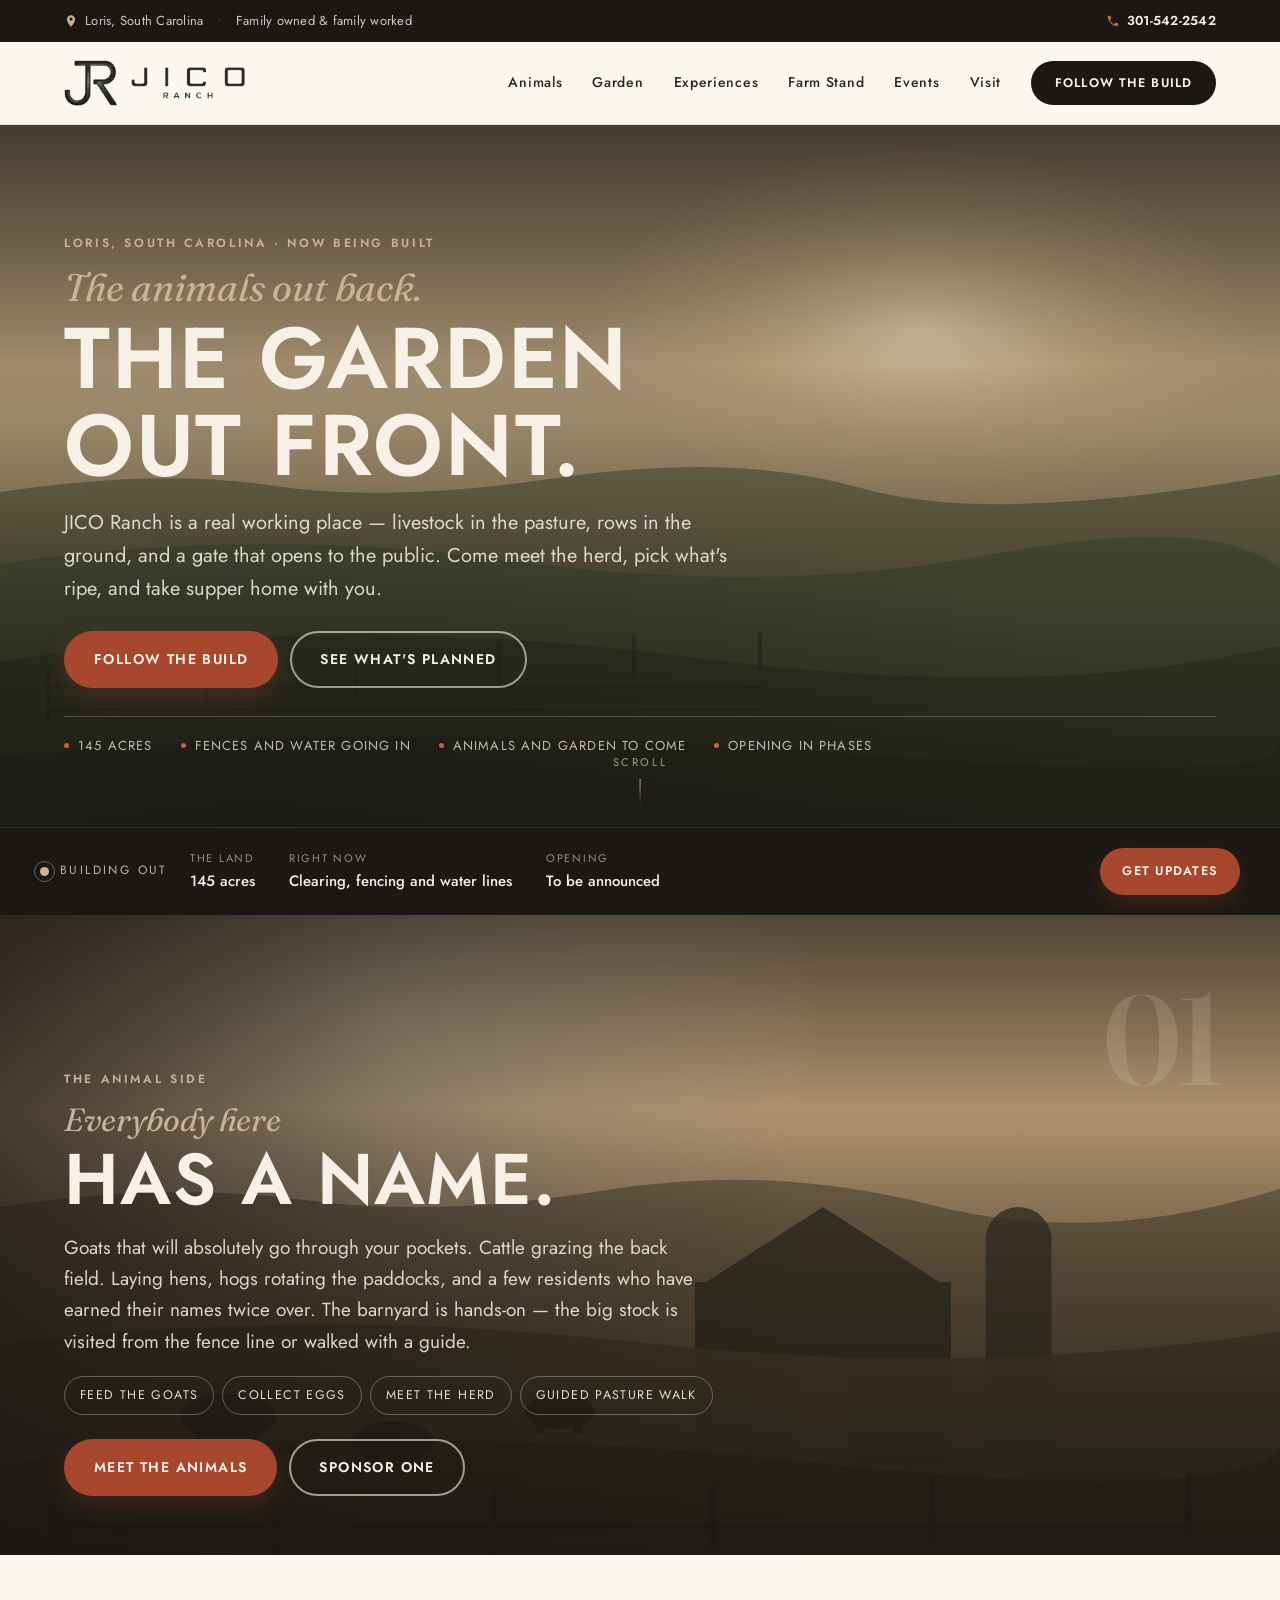
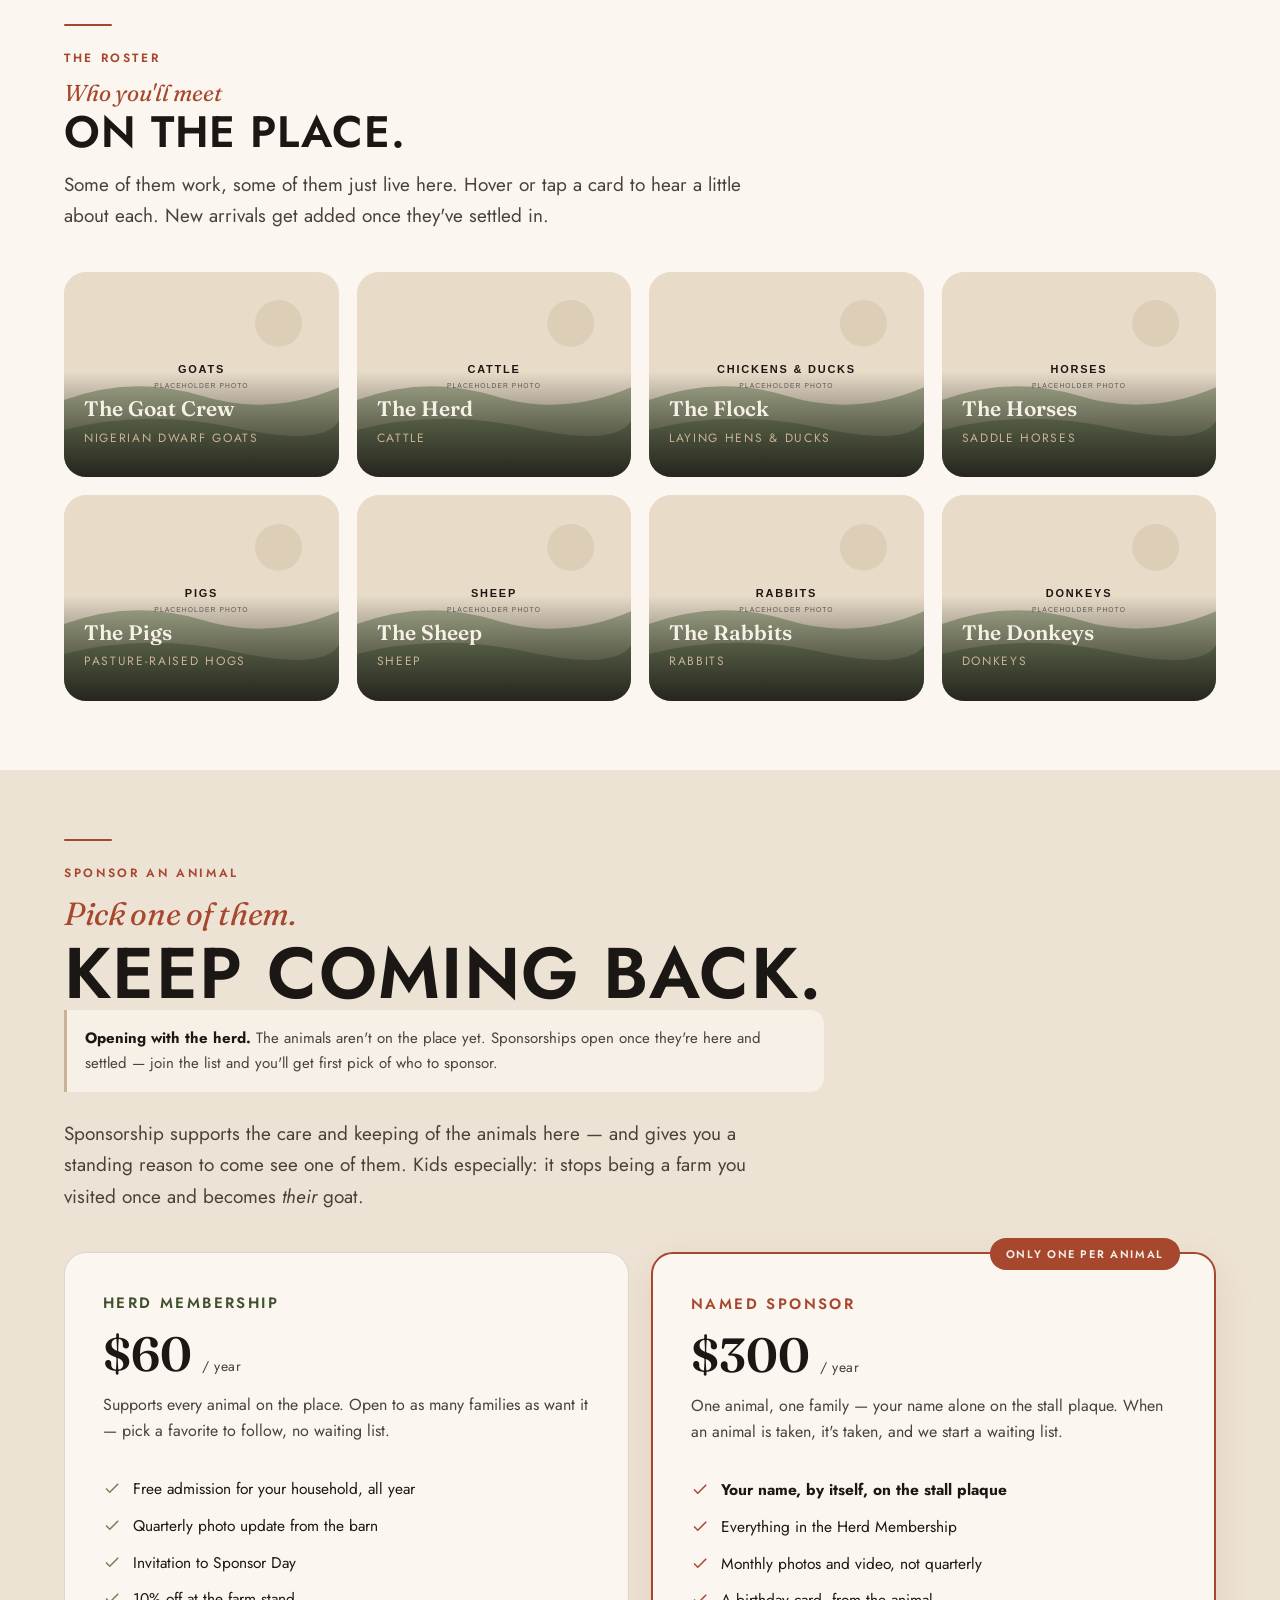
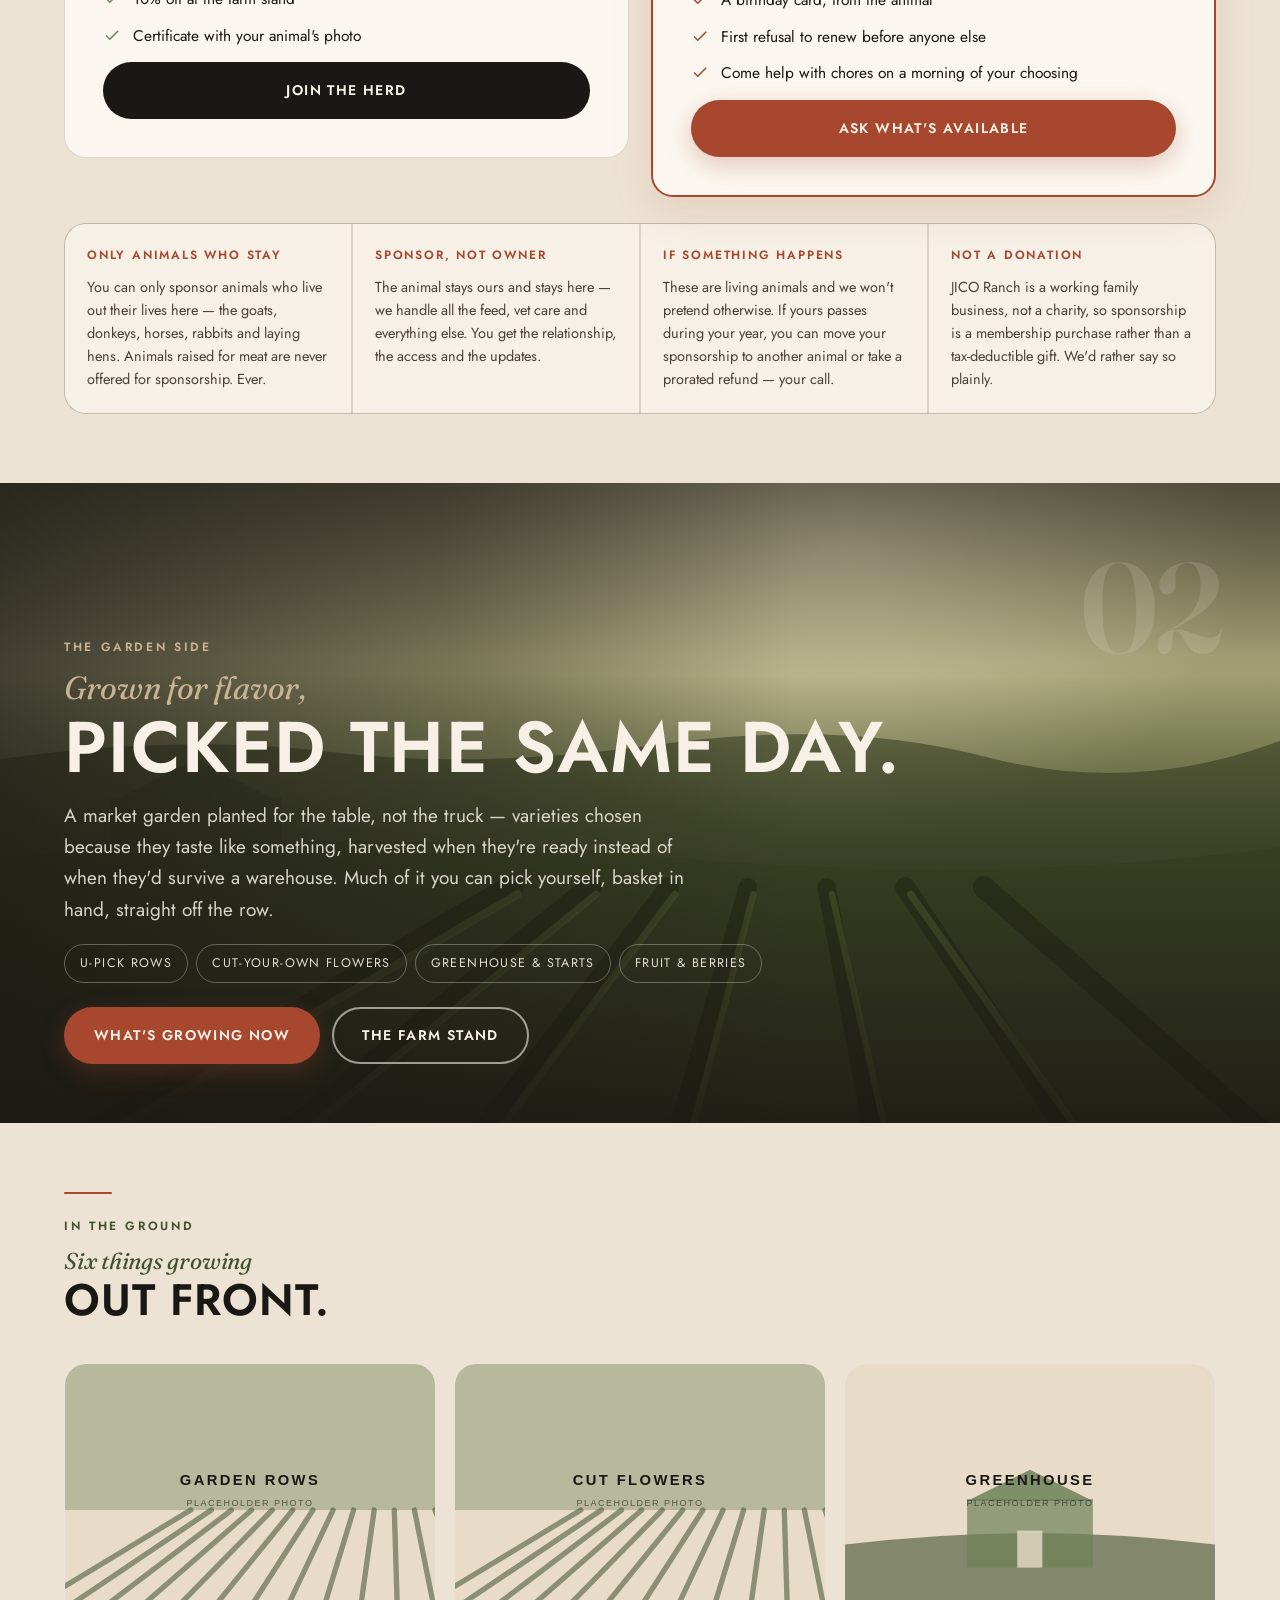
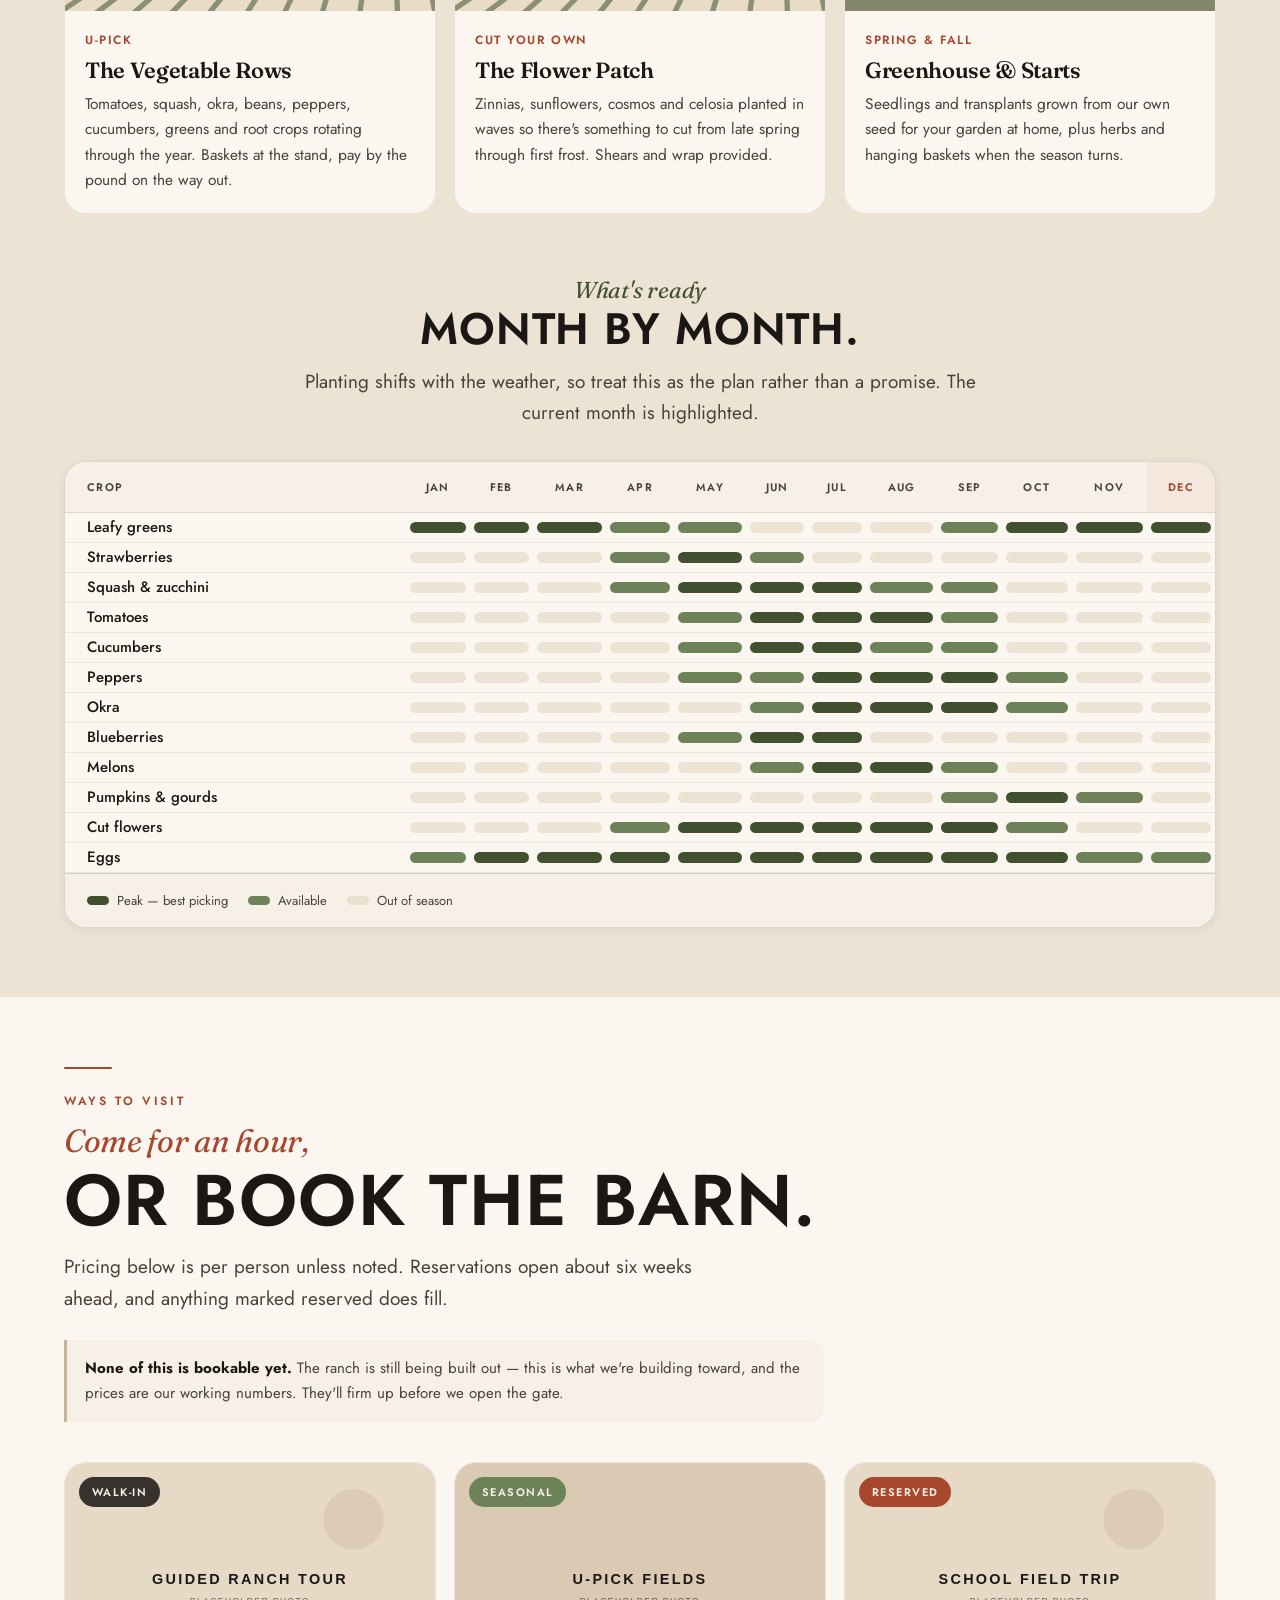
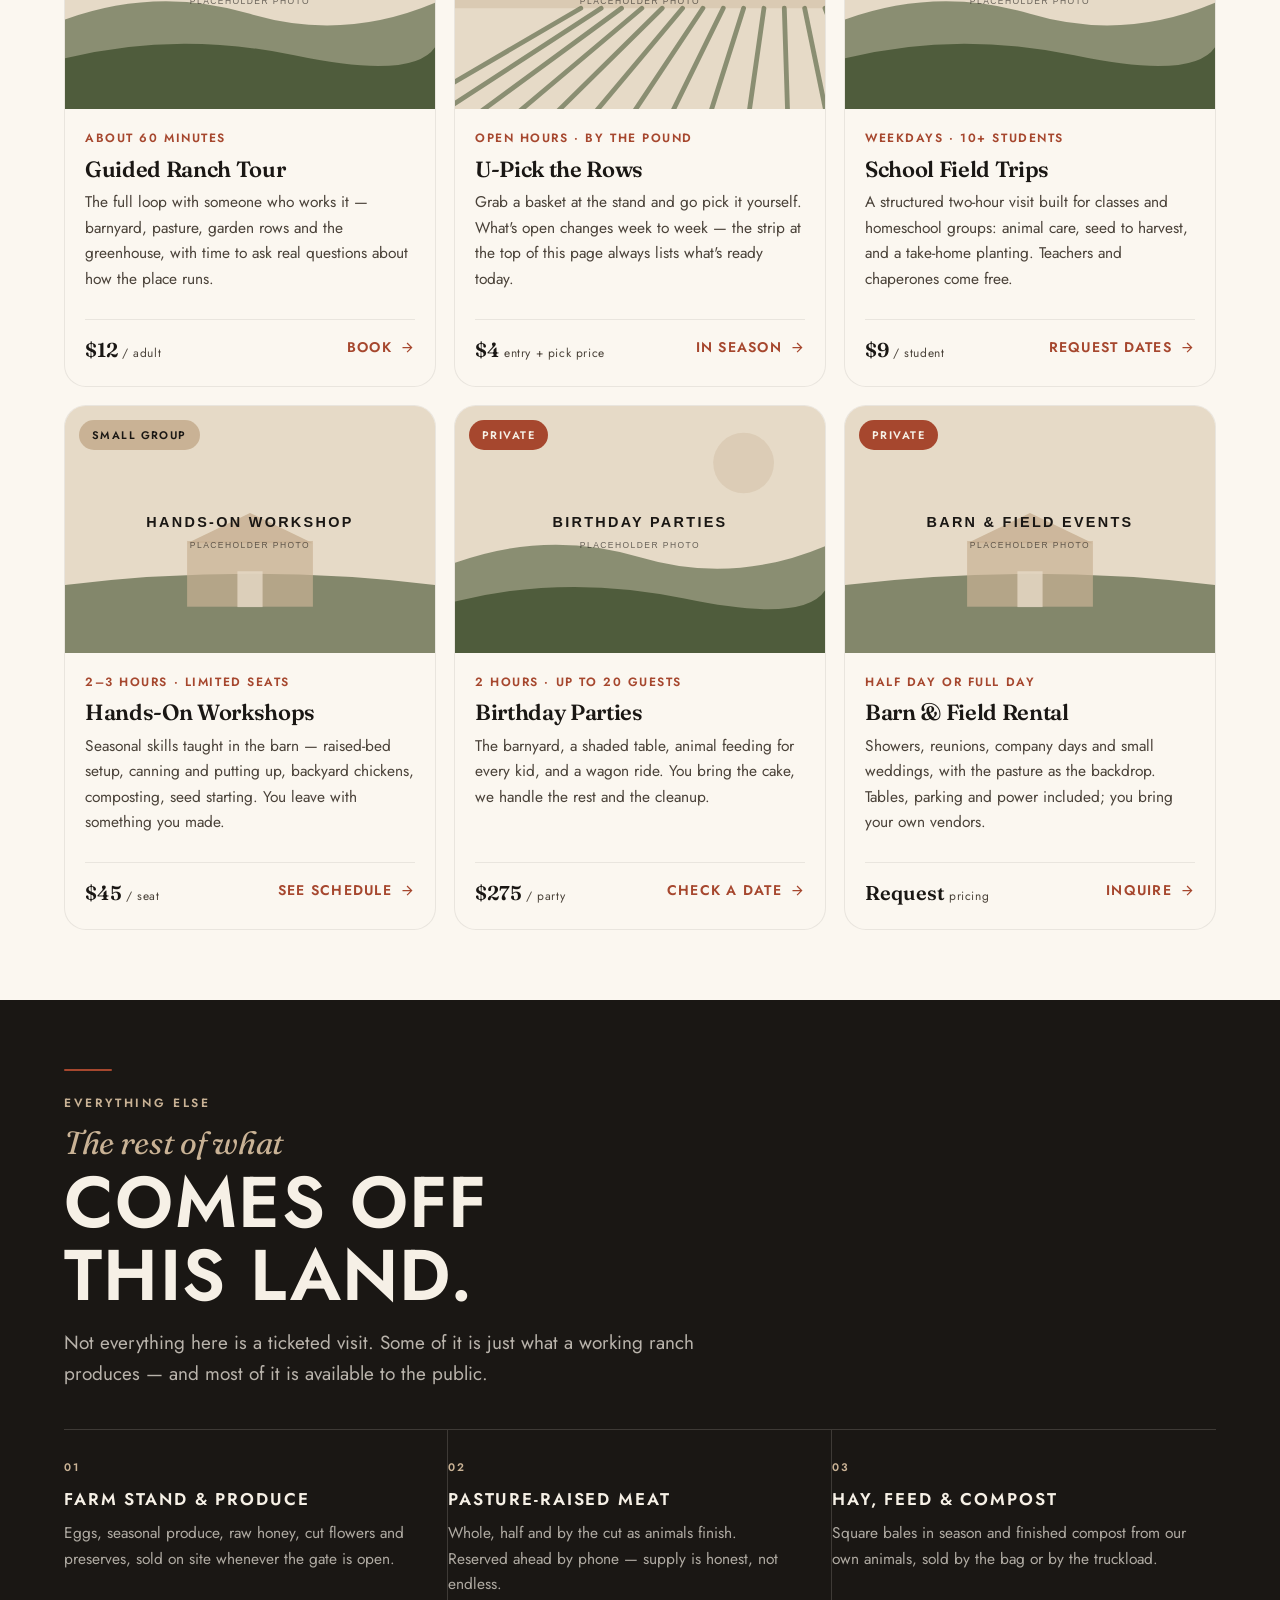
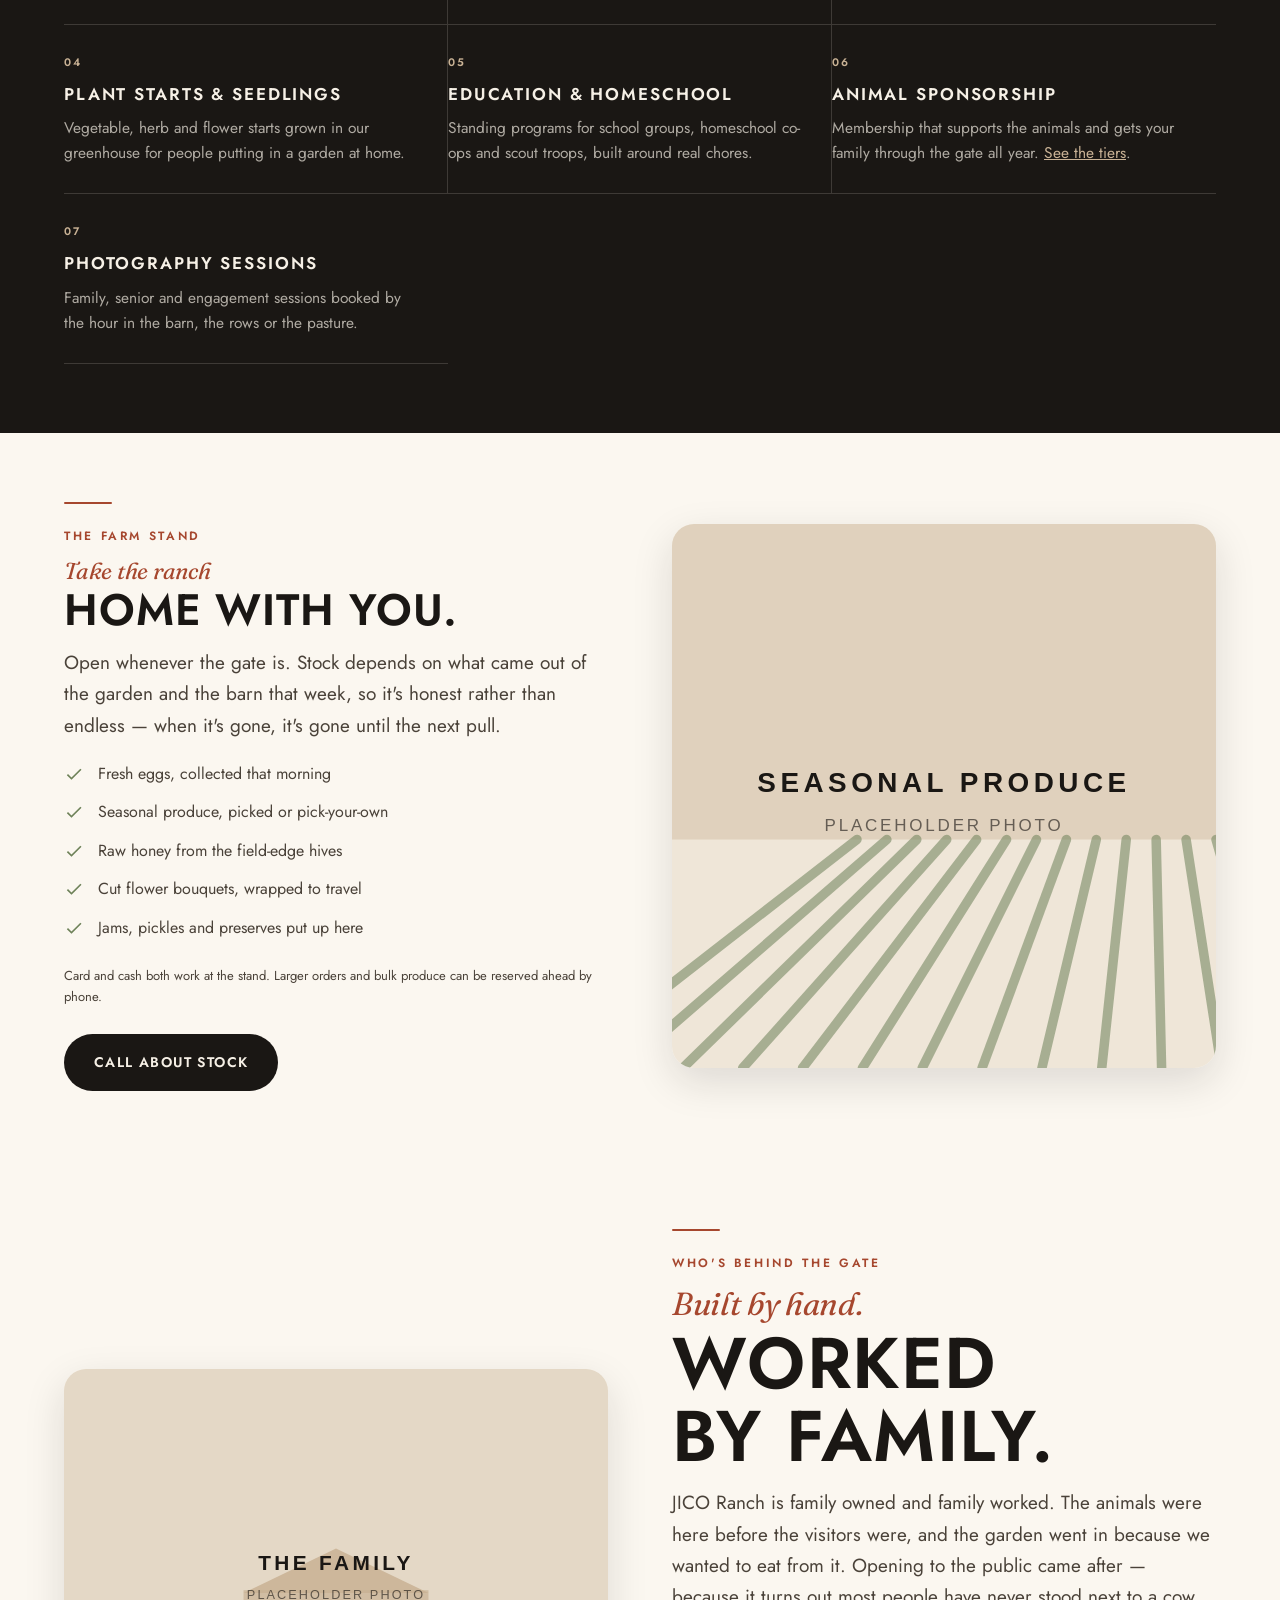
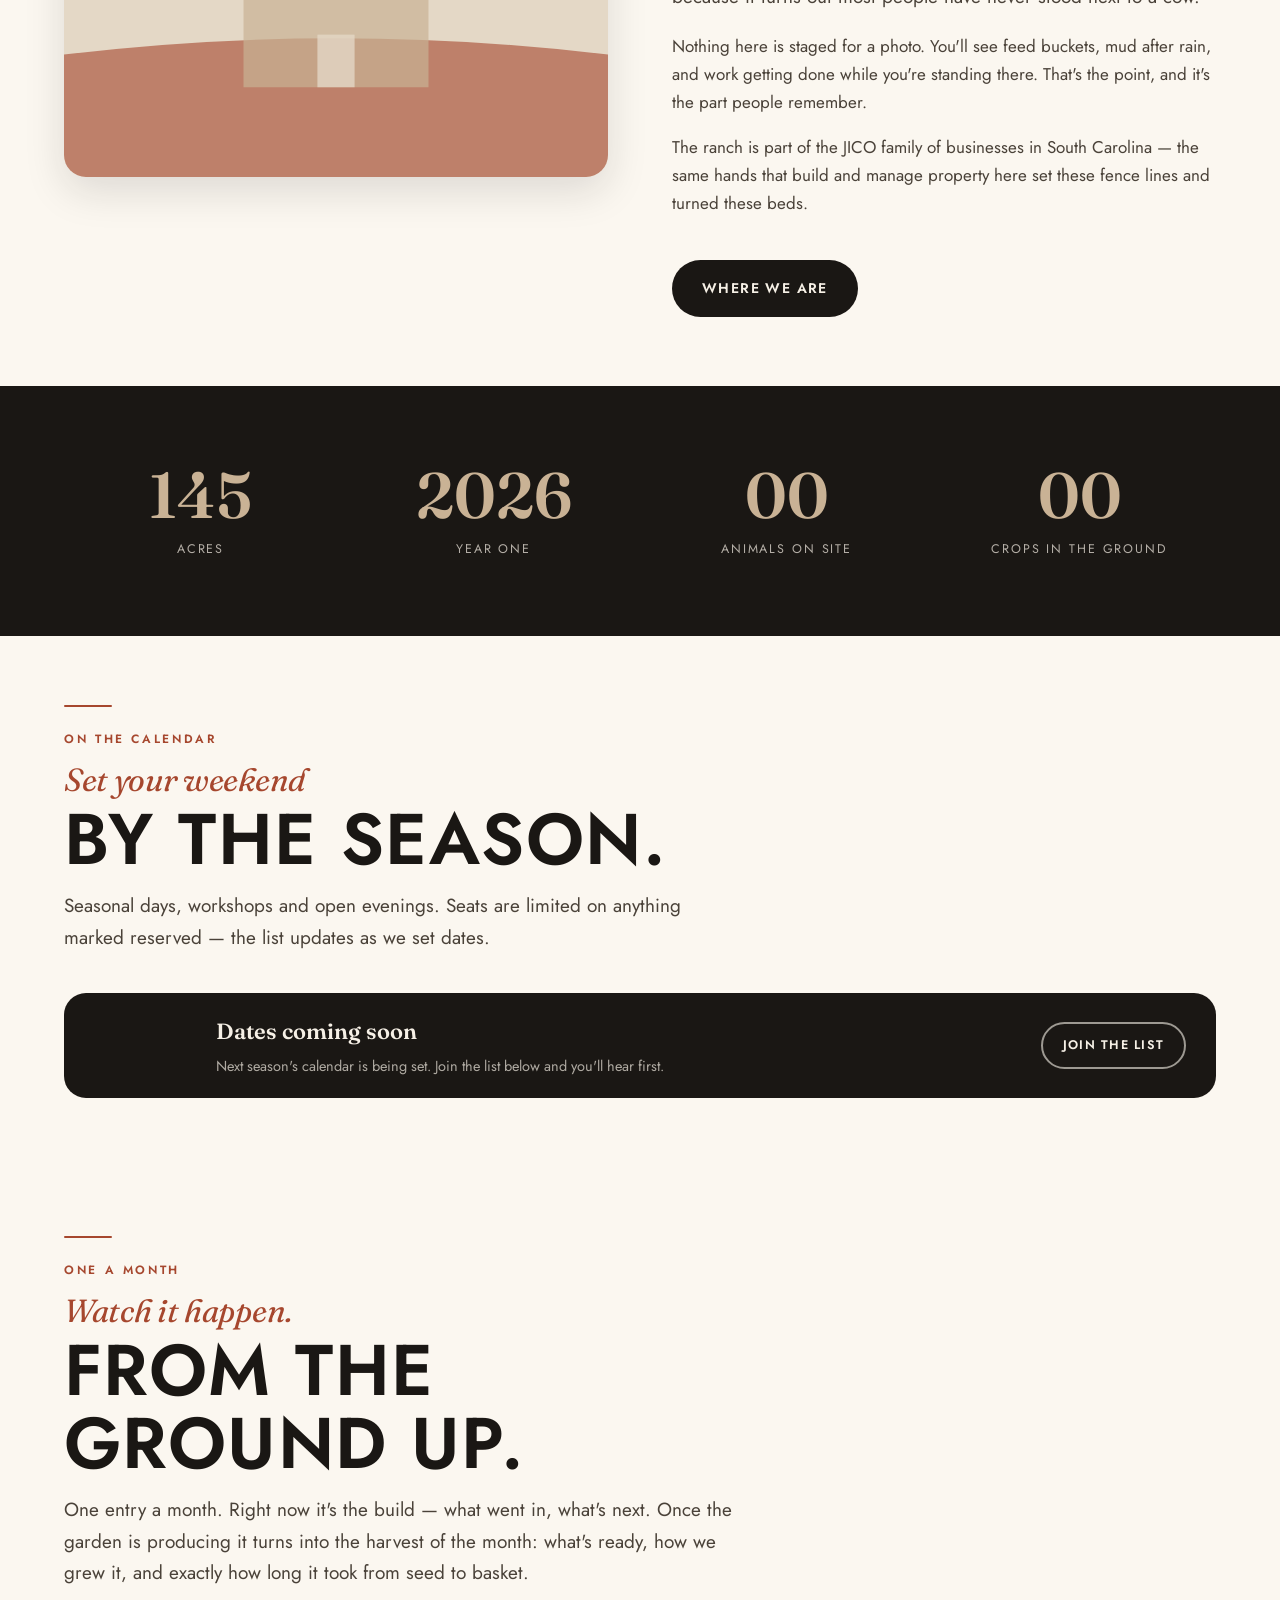
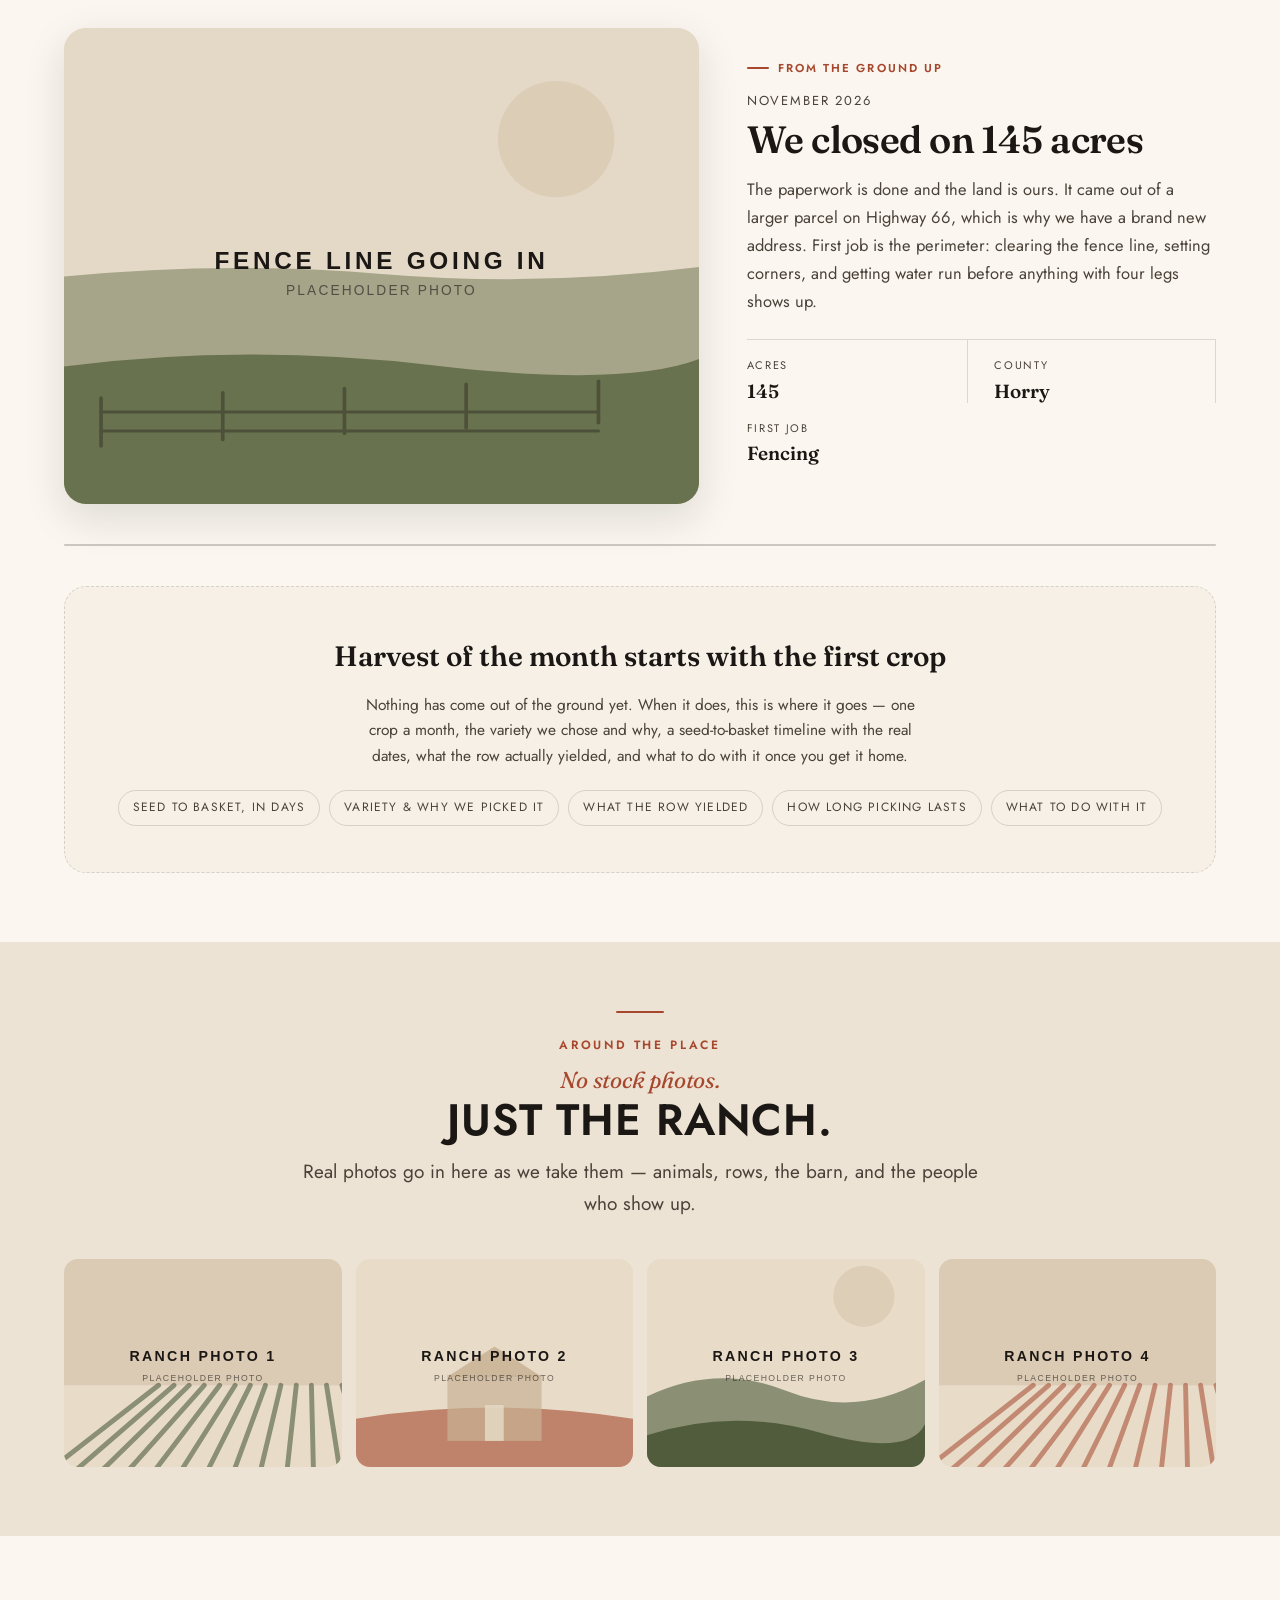
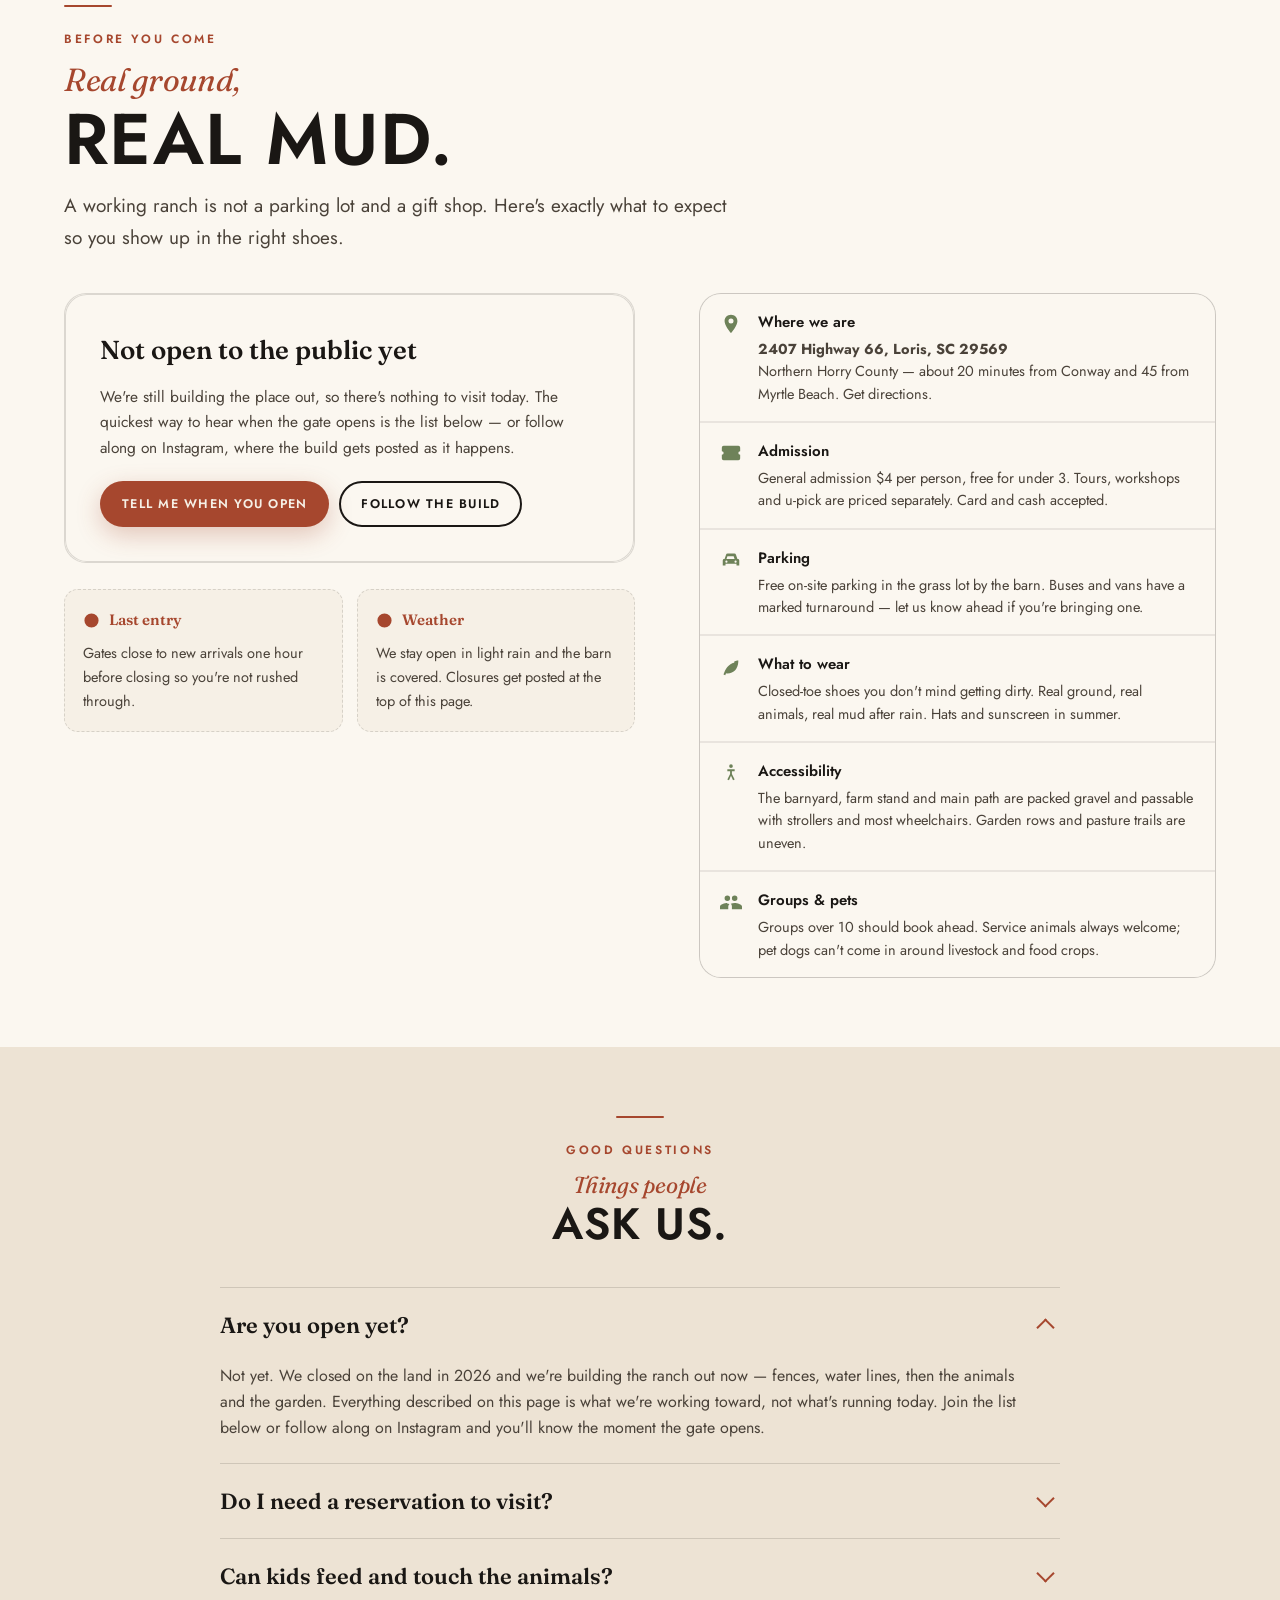
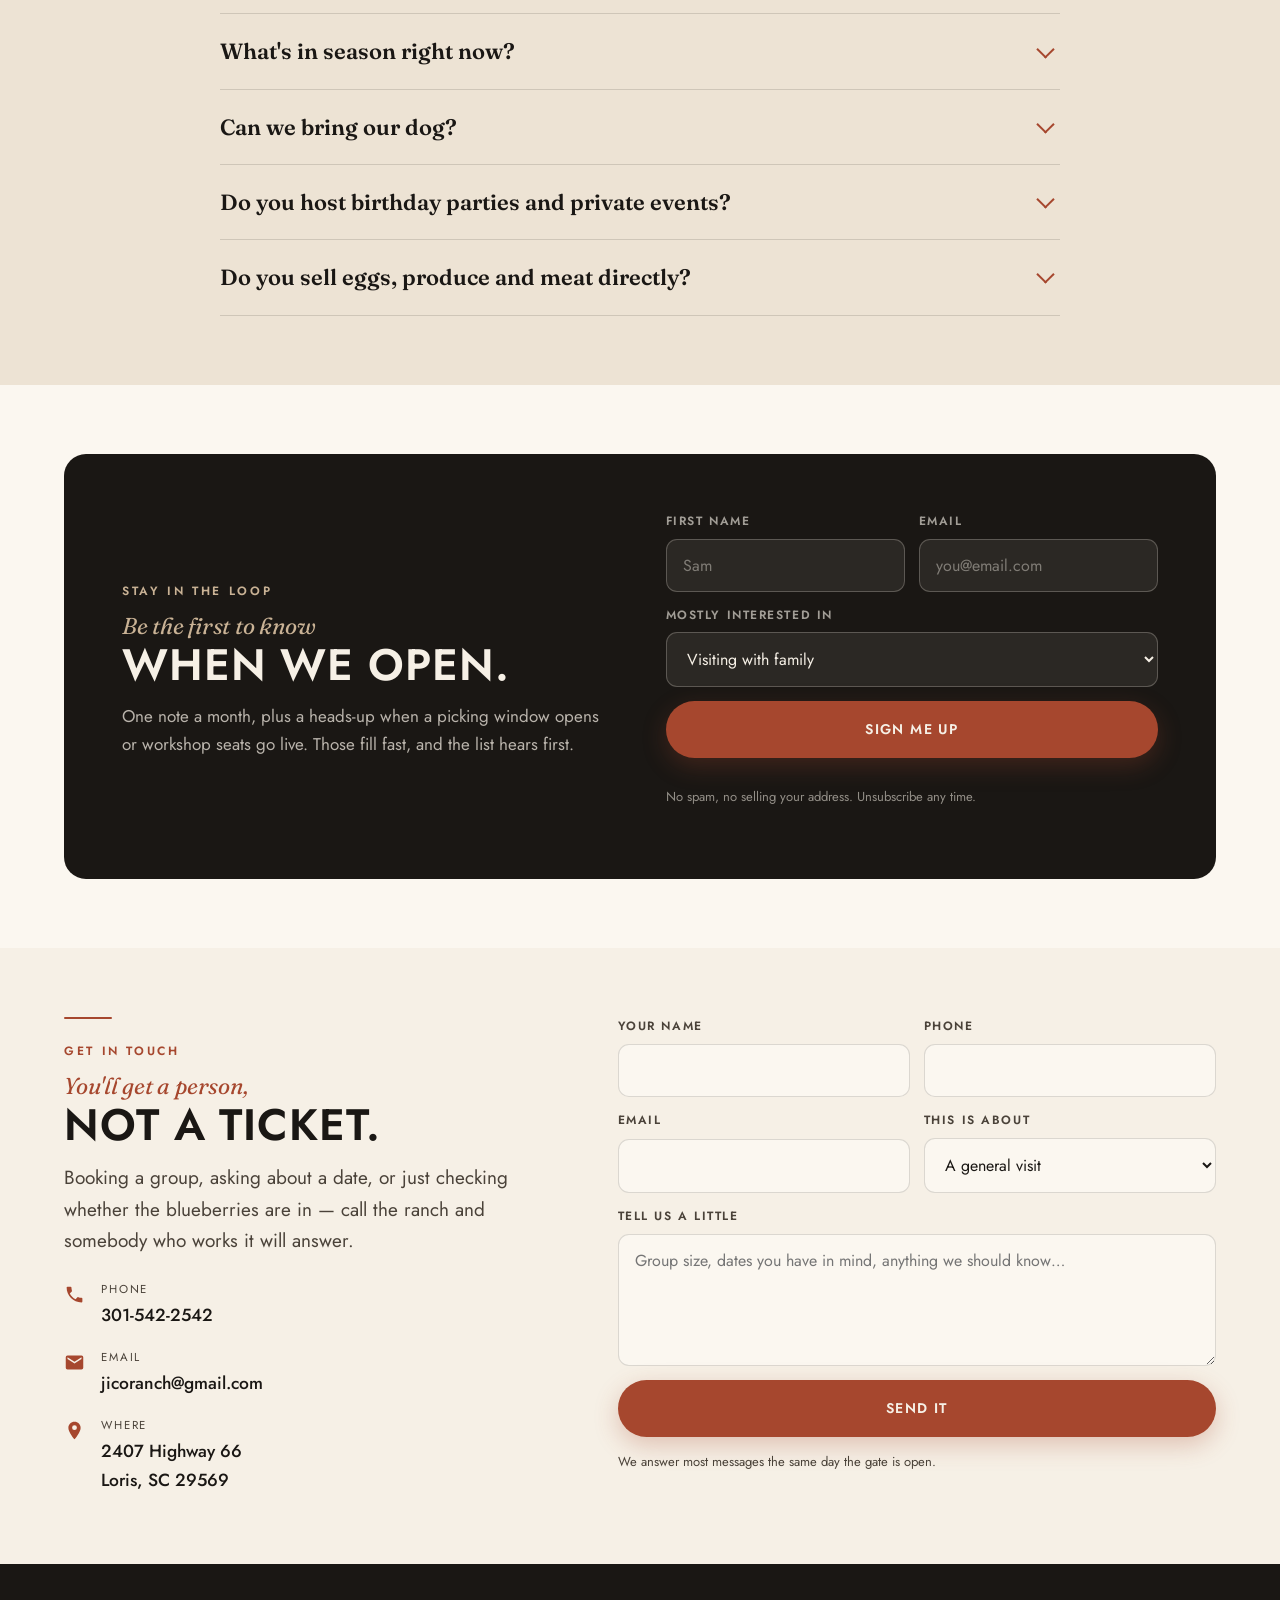
==== commit 47ba714a: "Build out Harvest of the Month Gives the monthly section its full harvest treatment so it is ready t" ====
--- a/index.html
+++ b/index.html
@@ -708,11 +708,24 @@
         <span class="dual__lead">Watch it happen.</span>
         <span class="dual__main">From the ground up.</span>
       </h2>
-      <p class="section__lead">We're posting one entry a month as the ranch gets built — what went in, what it cost us in sweat, what's next. Once the garden is producing, this becomes the harvest of the month: what's ready, how it grew, and how long it took from seed to basket.</p>
+      <p class="section__lead">One entry a month. Right now it's the build — what went in, what's next. Once the garden is producing it turns into the harvest of the month: what's ready, how we grew it, and exactly how long it took from seed to basket.</p>
     </div>
 
     <div class="journal reveal" id="journalLatest"></div>
     <div class="journal__past reveal" id="journalPast"></div>
+
+    <!-- Shown until the first entry with kind:"Harvest" lands. JS hides it then. -->
+    <div class="harvest__soon reveal" id="harvestSoon" style="margin-top:40px" hidden>
+      <div class="t">Harvest of the month starts with the first crop</div>
+      <p>Nothing has come out of the ground yet. When it does, this is where it goes — one crop a month, the variety we chose and why, a seed-to-basket timeline with the real dates, what the row actually yielded, and what to do with it once you get it home.</p>
+      <ul>
+        <li>Seed to basket, in days</li>
+        <li>Variety &amp; why we picked it</li>
+        <li>What the row yielded</li>
+        <li>How long picking lasts</li>
+        <li>What to do with it</li>
+      </ul>
+    </div>
   </div>
 </section>
 
--- a/assets/css/styles.css
+++ b/assets/css/styles.css
@@ -832,13 +832,14 @@
 .journal__title{font-size:clamp(24px,3.2vw,38px);margin:8px 0 14px}
 .journal__body{font-size:16.5px;color:var(--ink-3);line-height:1.7}
 .journal__facts{
-  display:flex;flex-wrap:wrap;gap:0;margin-top:24px;
-  border-top:1px solid var(--line);
-}
-.journal__fact{padding:16px 26px 0 0;margin-right:26px;border-right:1px solid var(--line)}
-.journal__fact:last-child{border-right:0;margin-right:0;padding-right:0}
+  display:grid;grid-template-columns:repeat(auto-fit,minmax(160px,1fr));
+  gap:0 26px;margin-top:24px;border-top:1px solid var(--line);
+}
+.journal__fact{padding:16px 24px 0 0;border-right:1px solid var(--line)}
+.journal__fact:last-child{border-right:0;padding-right:0}
+@media(max-width:620px){.journal__fact{border-right:0;padding-right:0}}
 .journal__fact dt{font-size:11px;letter-spacing:.15em;text-transform:uppercase;color:var(--ink-3);margin-bottom:5px}
-.journal__fact dd{margin:0;font-family:var(--f-display);font-size:23px;font-weight:600;line-height:1}
+.journal__fact dd{margin:0;font-family:var(--f-display);font-size:19px;font-weight:600;line-height:1.25}
 
 .journal__past{
   display:grid;grid-template-columns:repeat(auto-fit,minmax(220px,1fr));
@@ -849,3 +850,67 @@
 .journal__past a:hover{background:var(--bone)}
 .journal__past .m{font-size:11px;letter-spacing:.14em;text-transform:uppercase;color:var(--rust)}
 .journal__past .t{font-family:var(--f-display);font-size:17px;font-weight:600;margin-top:5px;line-height:1.3}
+
+/* ==========================================================================
+   HARVEST OF THE MONTH
+   The seed-to-basket timeline is the point of this block: markers sit at their
+   true proportional position between sowing and first pick, so a 54-day radish
+   and a 110-day melon visibly differ.
+   ========================================================================== */
+.harvest__variety{
+  font-size:13px;letter-spacing:.13em;text-transform:uppercase;
+  color:var(--ink-3);margin:-6px 0 14px;
+}
+
+.timeline{margin-top:26px}
+.timeline__track{
+  position:relative;height:6px;border-radius:999px;
+  background:linear-gradient(90deg,var(--tan-2),var(--sage));
+  margin:34px 0 0;
+}
+.timeline__pt{position:absolute;top:50%;transform:translate(-50%,-50%);z-index:2}
+.timeline__dot{
+  width:15px;height:15px;border-radius:50%;background:var(--moss);
+  border:3px solid var(--paper);box-shadow:0 0 0 1px var(--line);
+}
+.timeline__pt--last .timeline__dot{background:var(--rust)}
+.timeline__lab{
+  position:absolute;left:50%;transform:translateX(-50%);
+  top:-30px;text-align:center;white-space:nowrap;
+}
+.timeline__k{font-size:10px;letter-spacing:.15em;text-transform:uppercase;color:var(--ink-3)}
+.timeline__d{font-size:13.5px;font-weight:600;margin-top:1px}
+/* first and last labels tuck inward so they don't run off the edges */
+.timeline__pt:first-child .timeline__lab{left:0;transform:none;text-align:left}
+.timeline__pt--last .timeline__lab{left:auto;right:0;transform:none;text-align:right}
+.timeline__total{
+  margin-top:20px;font-family:var(--f-display);font-style:italic;
+  font-size:17px;color:var(--ink-3);
+}
+.timeline__total strong{font-style:normal;color:var(--rust);font-weight:600}
+
+.harvest__cols{
+  display:grid;grid-template-columns:1fr 1fr;gap:28px;margin-top:28px;
+  padding-top:24px;border-top:1px solid var(--line);
+}
+@media(max-width:620px){.harvest__cols{grid-template-columns:1fr;gap:20px}}
+.harvest__col h4{
+  font-family:var(--f-sans);font-size:11.5px;font-weight:600;
+  letter-spacing:.16em;text-transform:uppercase;color:var(--rust);margin-bottom:9px;
+}
+.harvest__col p{font-size:15px;color:var(--ink-3);line-height:1.65}
+
+/* nothing harvested yet — reserve the space rather than hide the section */
+.harvest__soon{
+  border:1px dashed var(--line);border-radius:var(--r-lg);
+  background:var(--bone);padding:clamp(28px,4vw,46px);text-align:center;
+}
+.harvest__soon .t{font-family:var(--f-display);font-size:clamp(21px,2.6vw,28px);font-weight:600}
+.harvest__soon p{max-width:62ch;margin:12px auto 0;color:var(--ink-3);font-size:15.5px}
+.harvest__soon ul{
+  display:flex;flex-wrap:wrap;justify-content:center;gap:9px;margin-top:22px;
+}
+.harvest__soon li{
+  font-size:12px;letter-spacing:.1em;text-transform:uppercase;
+  border:1px solid var(--line);border-radius:999px;padding:7px 14px;color:var(--ink-3);
+}
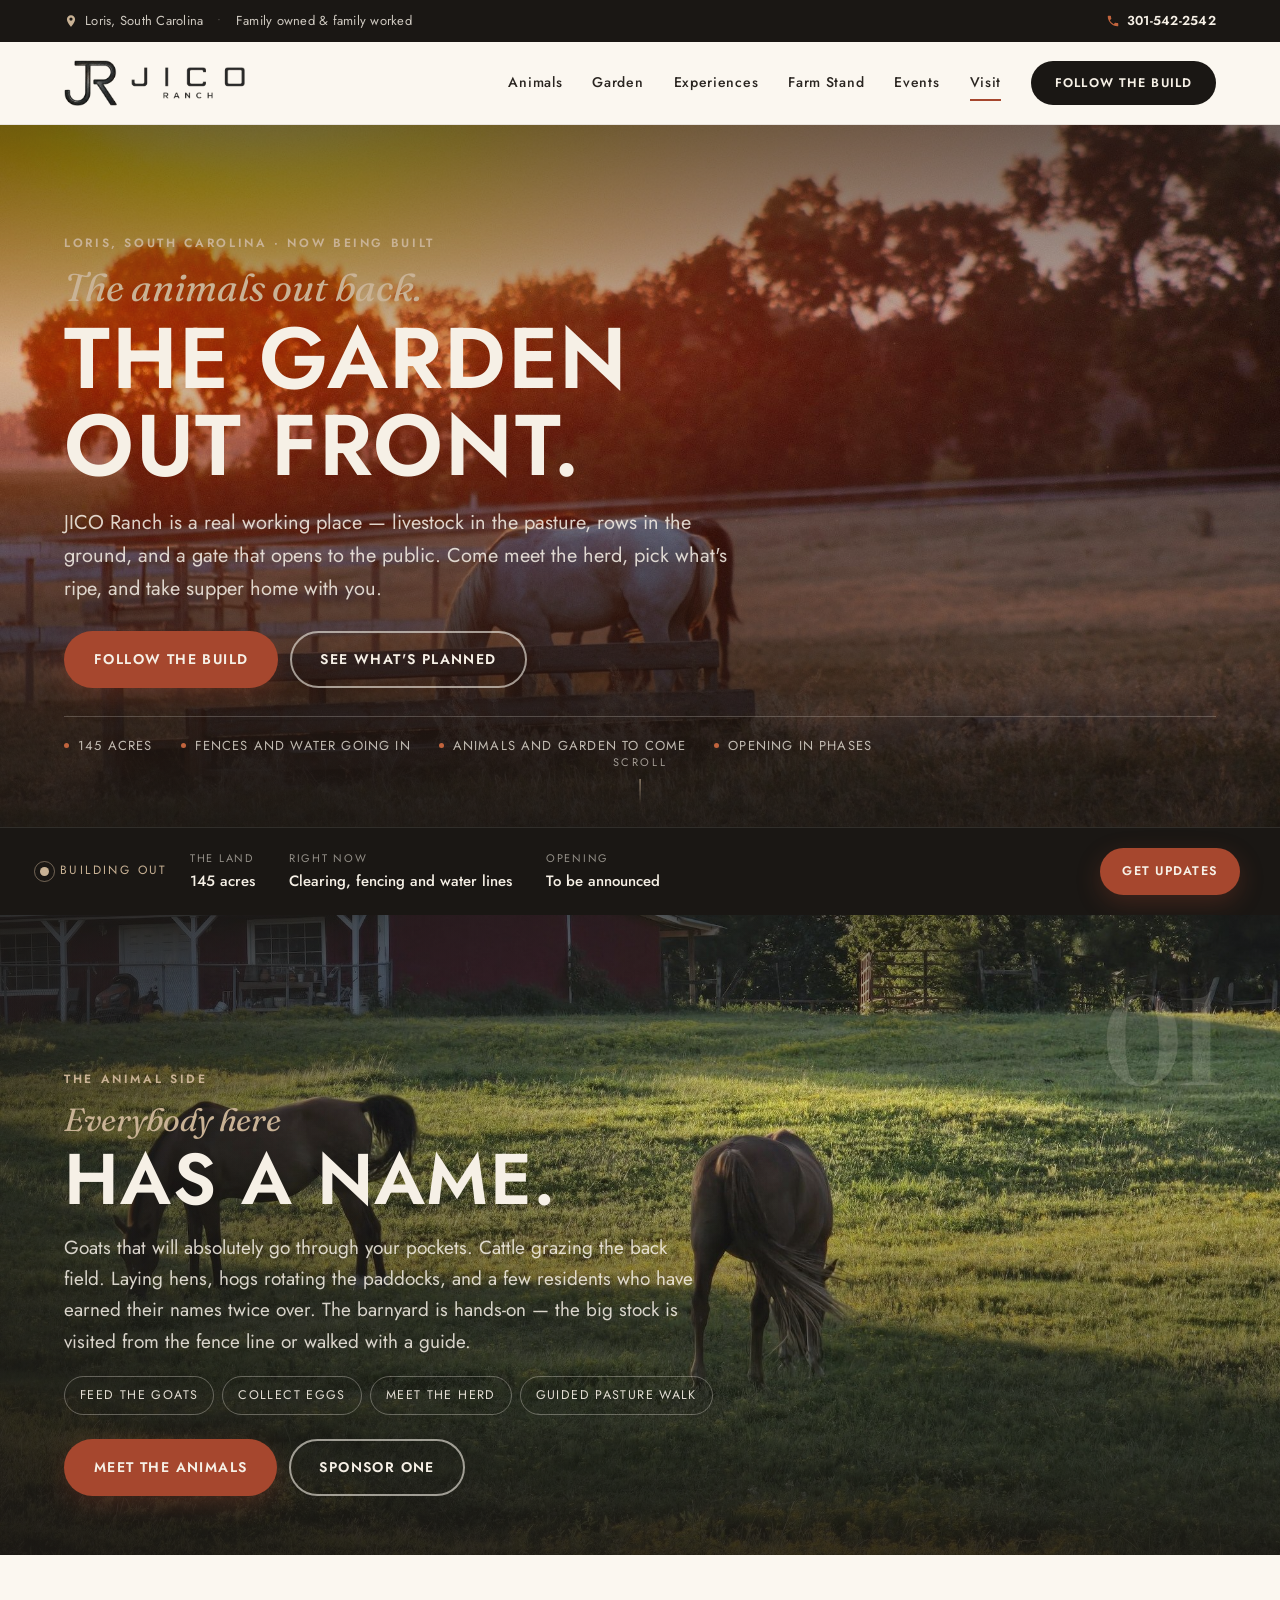
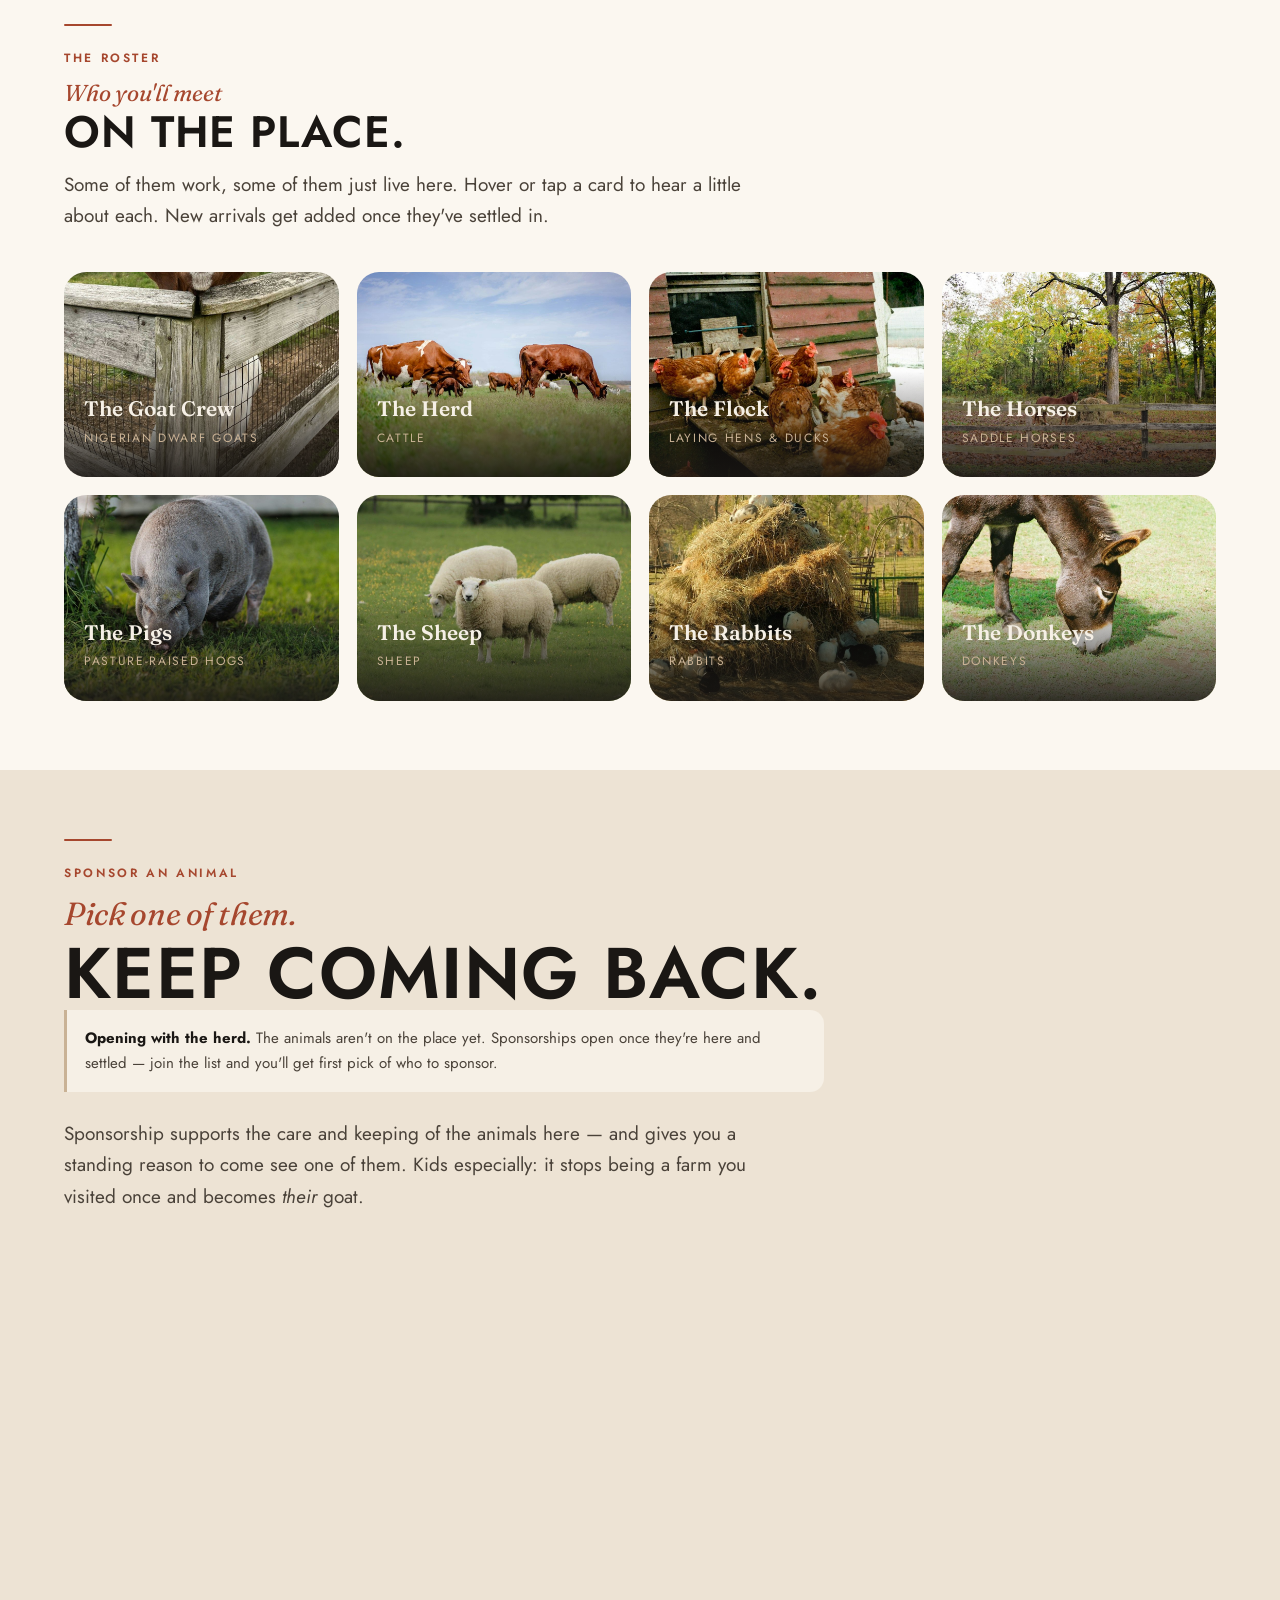
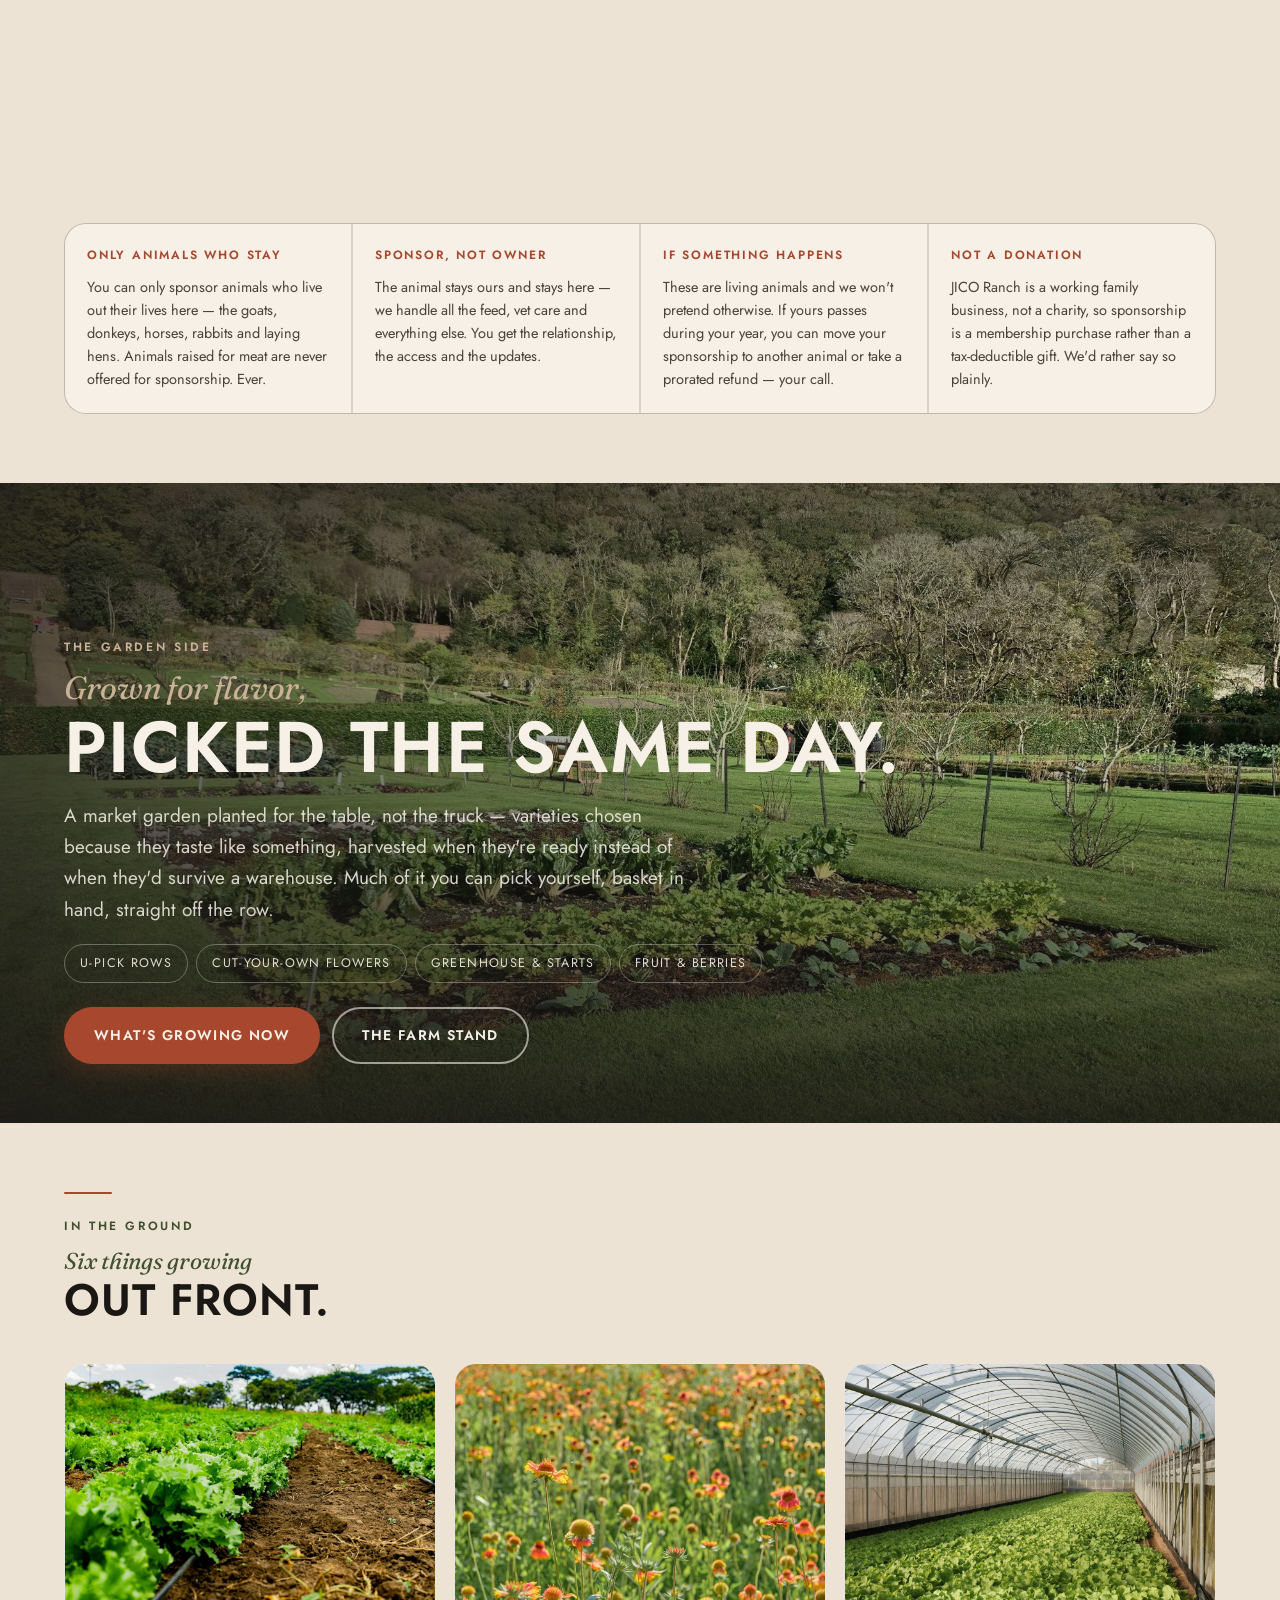
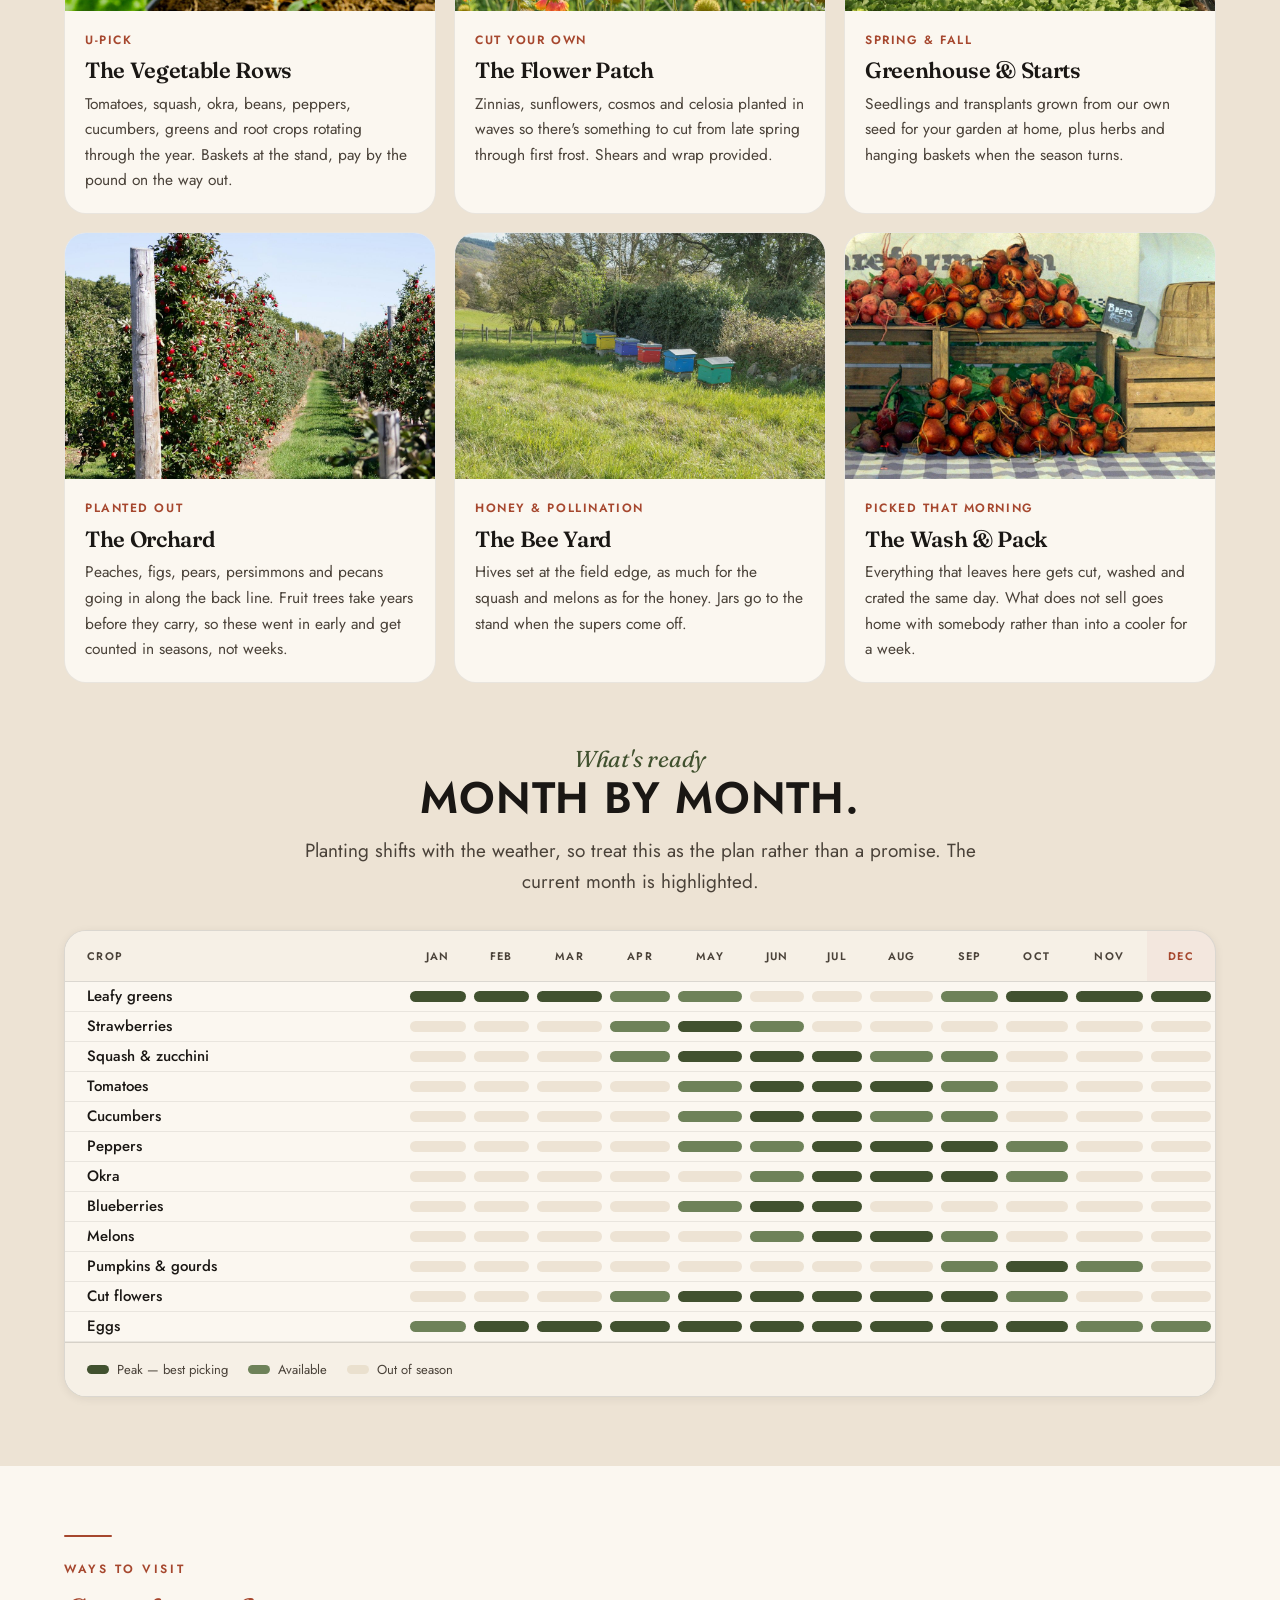
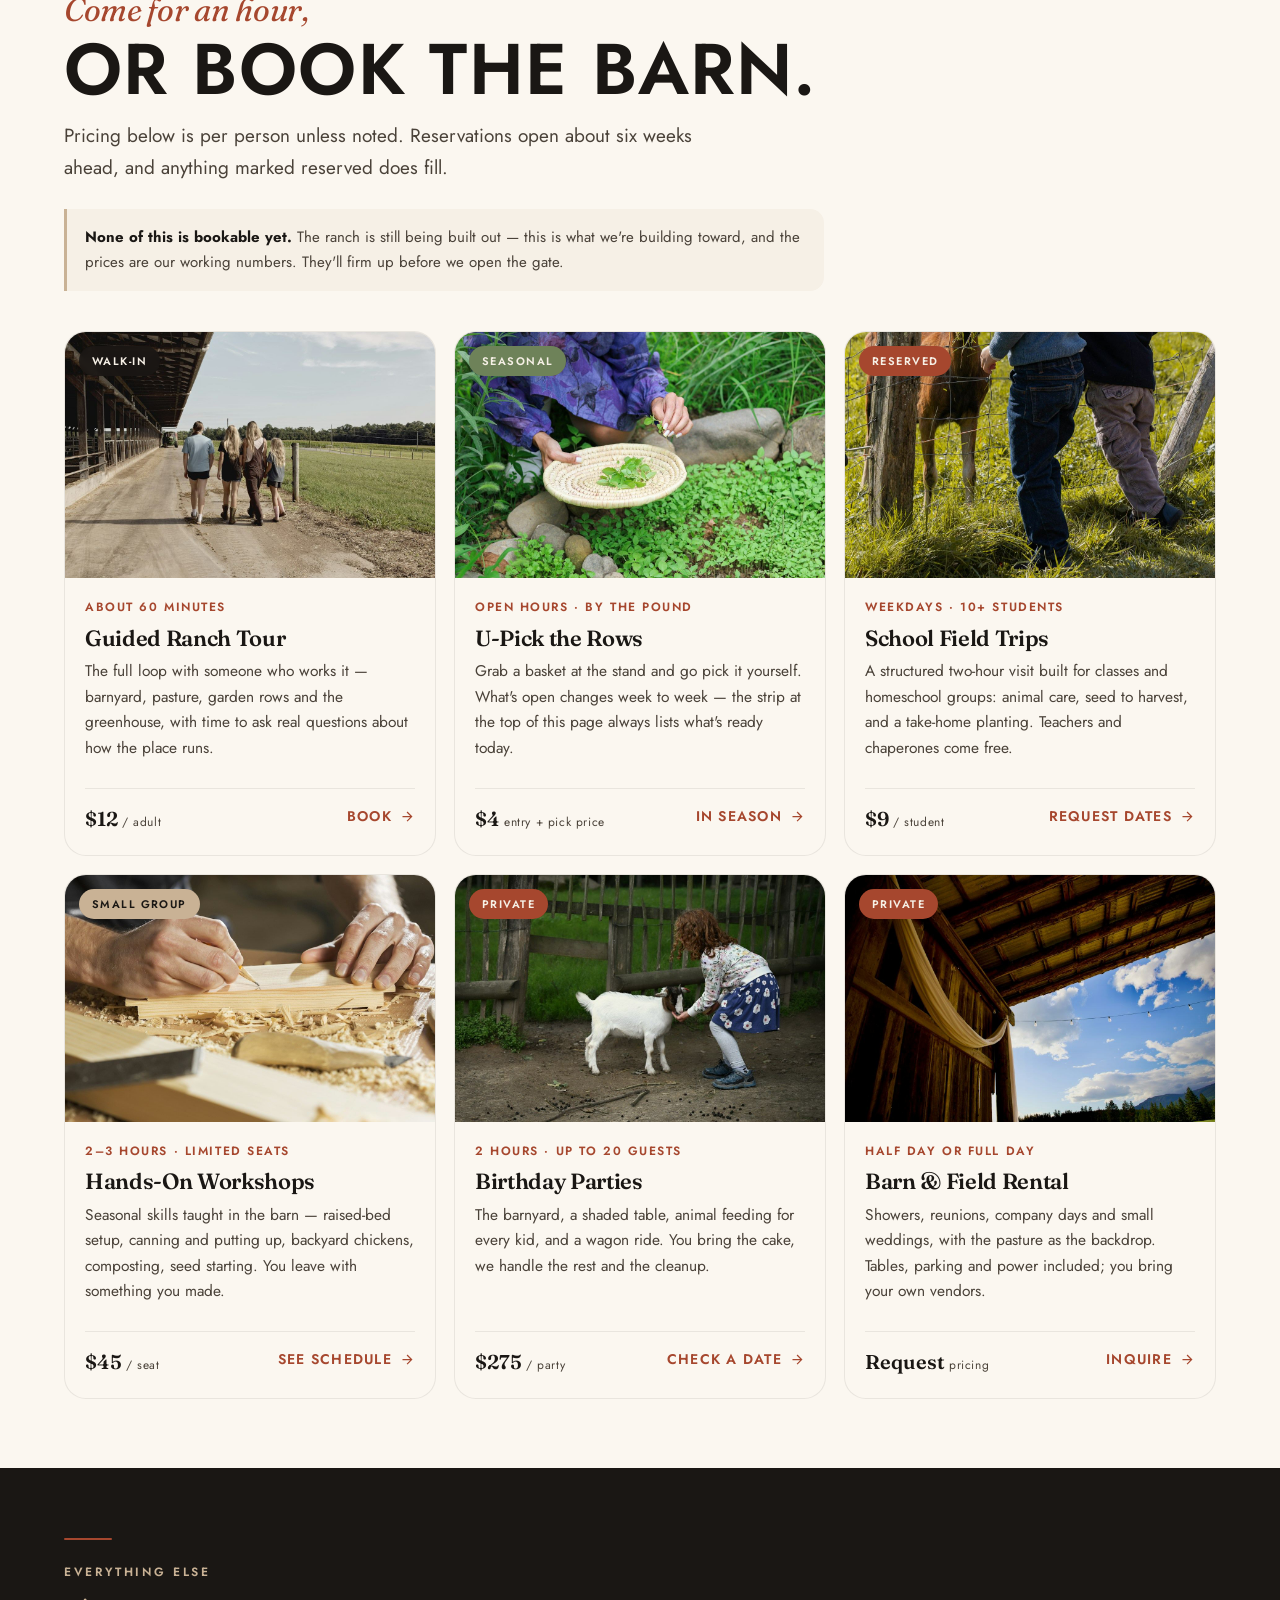
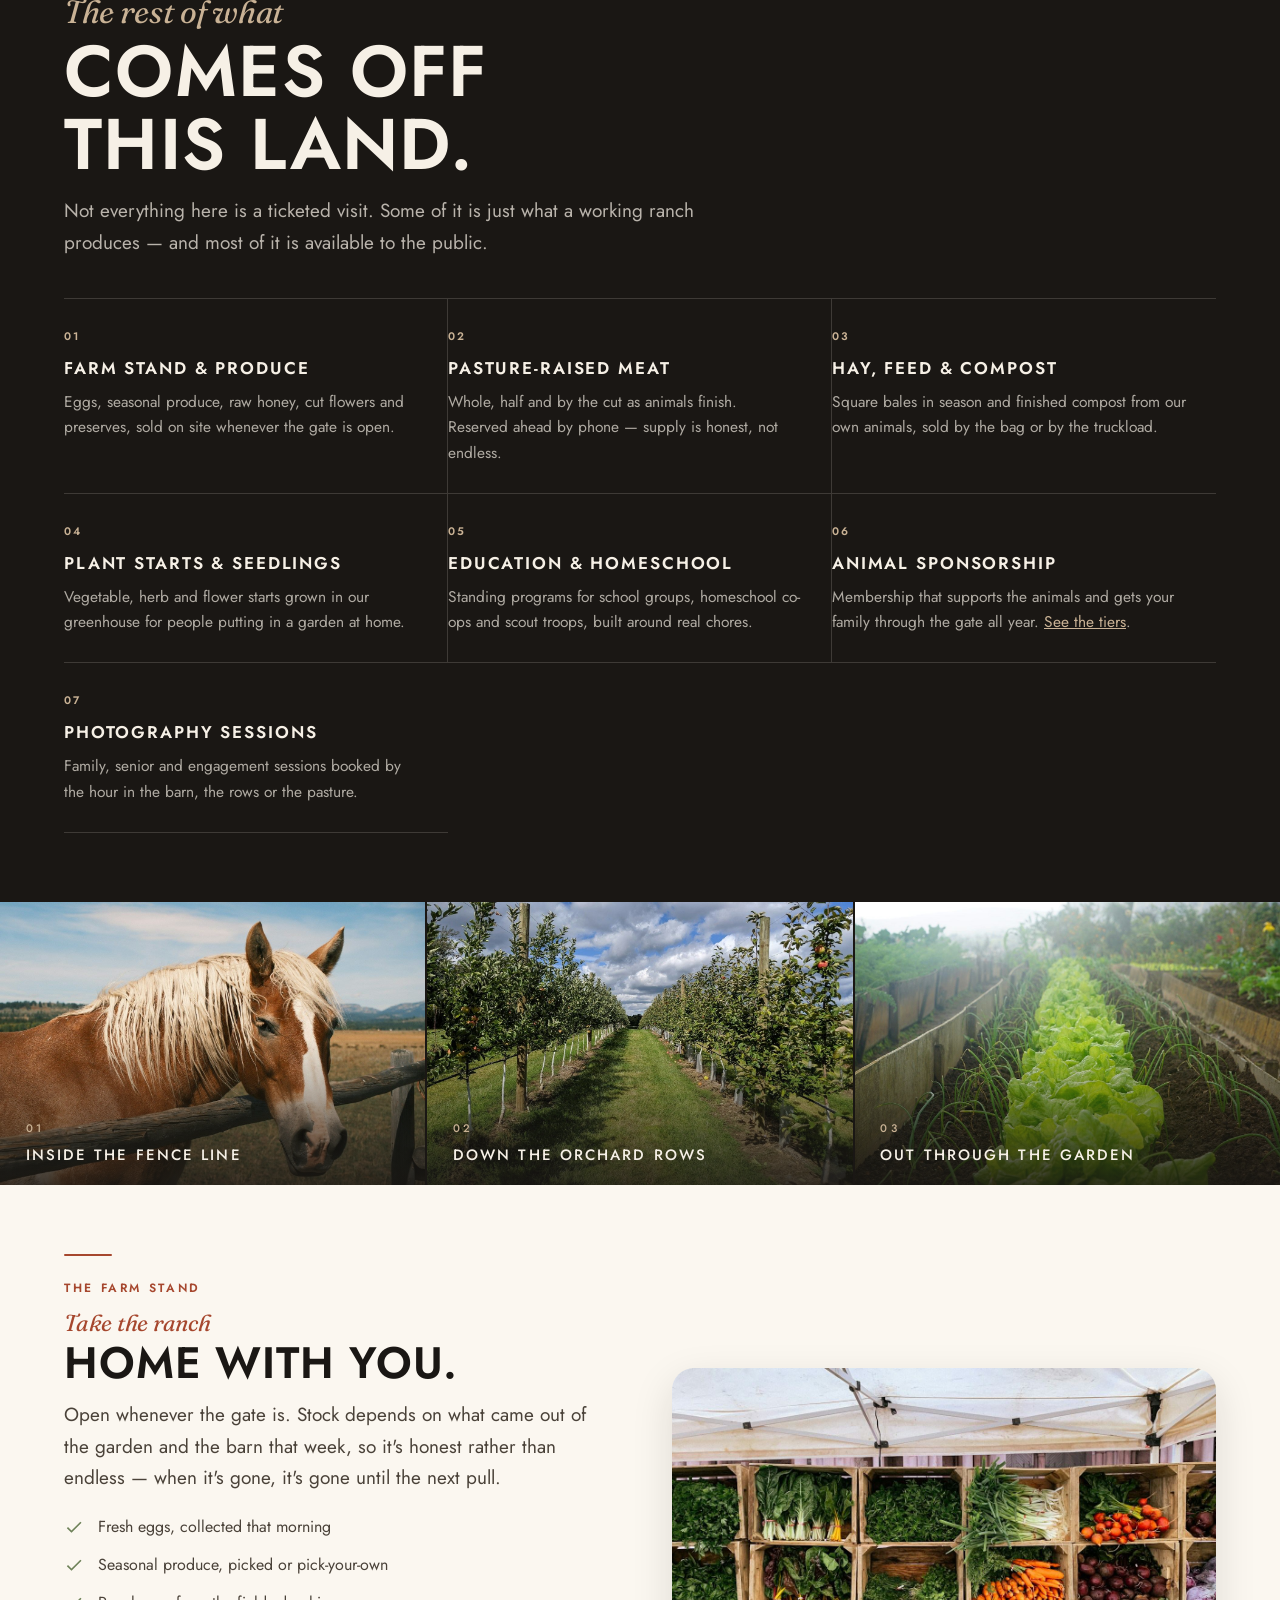
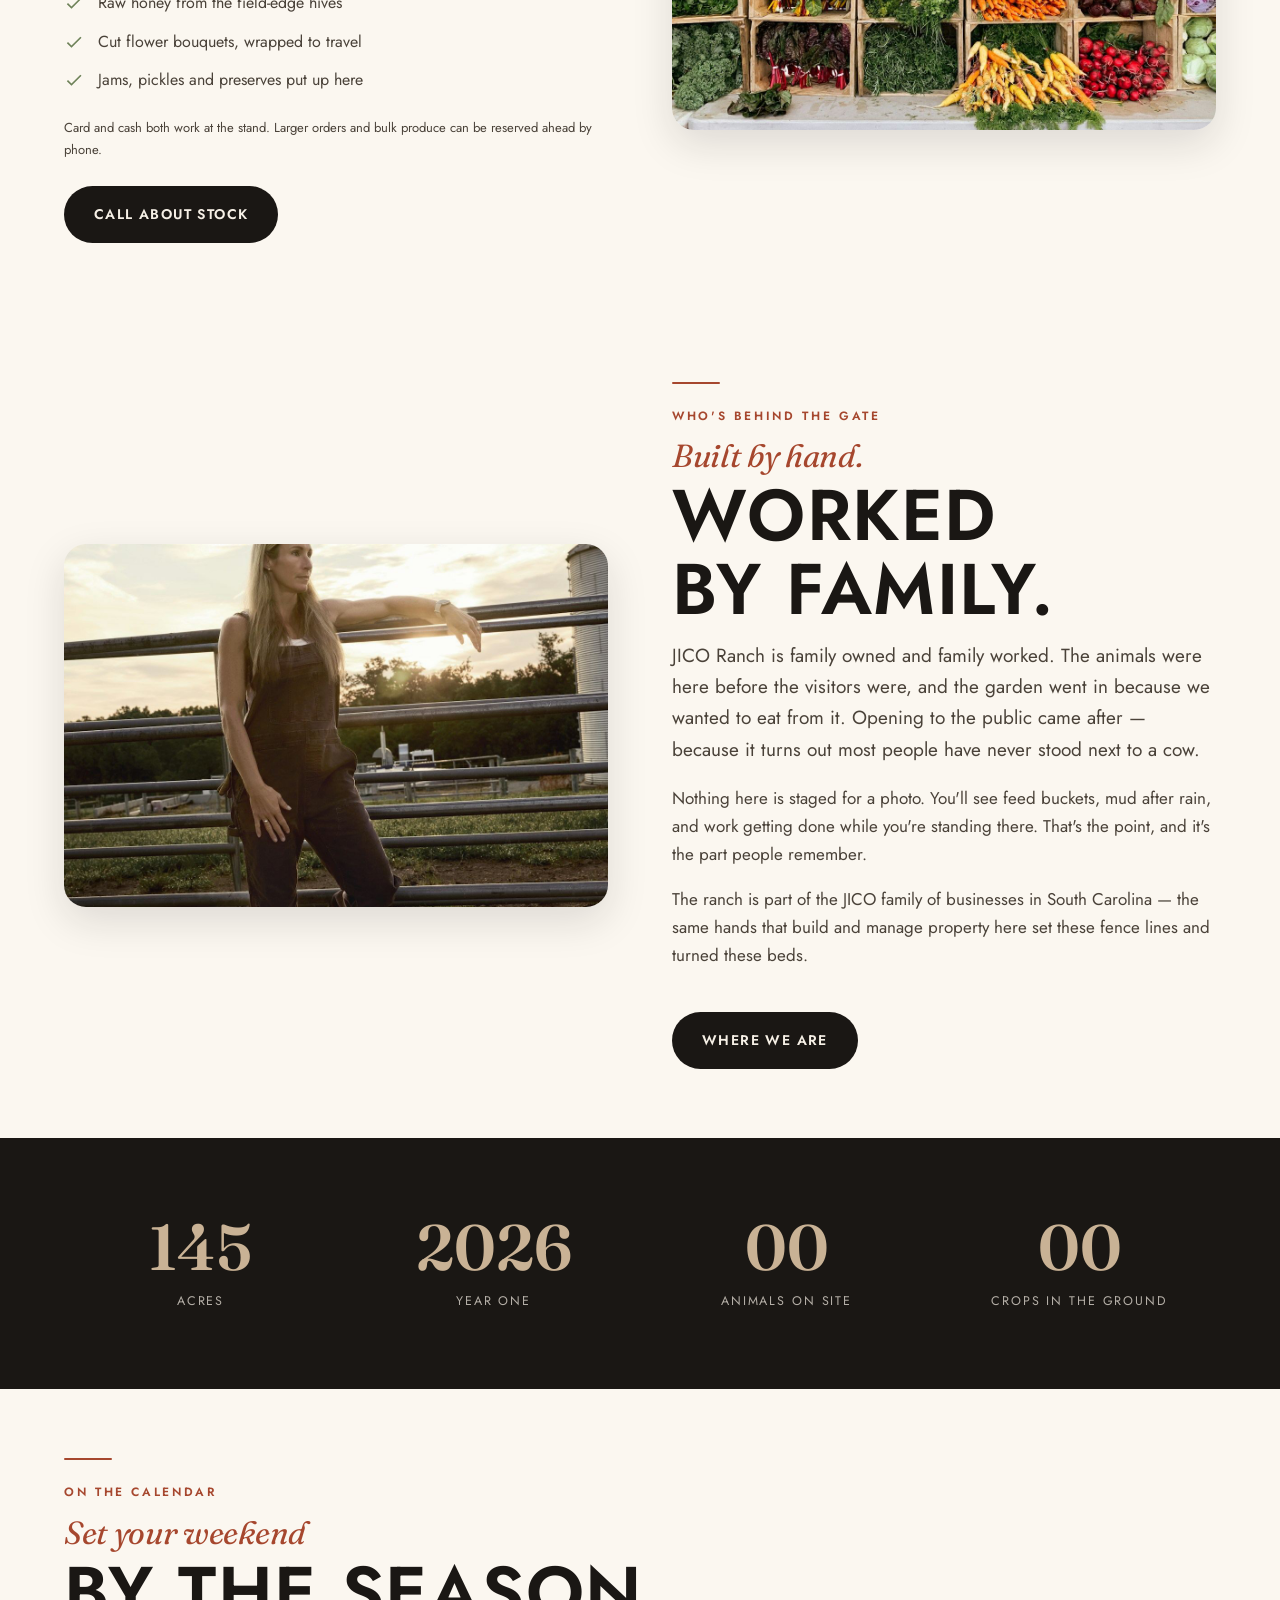
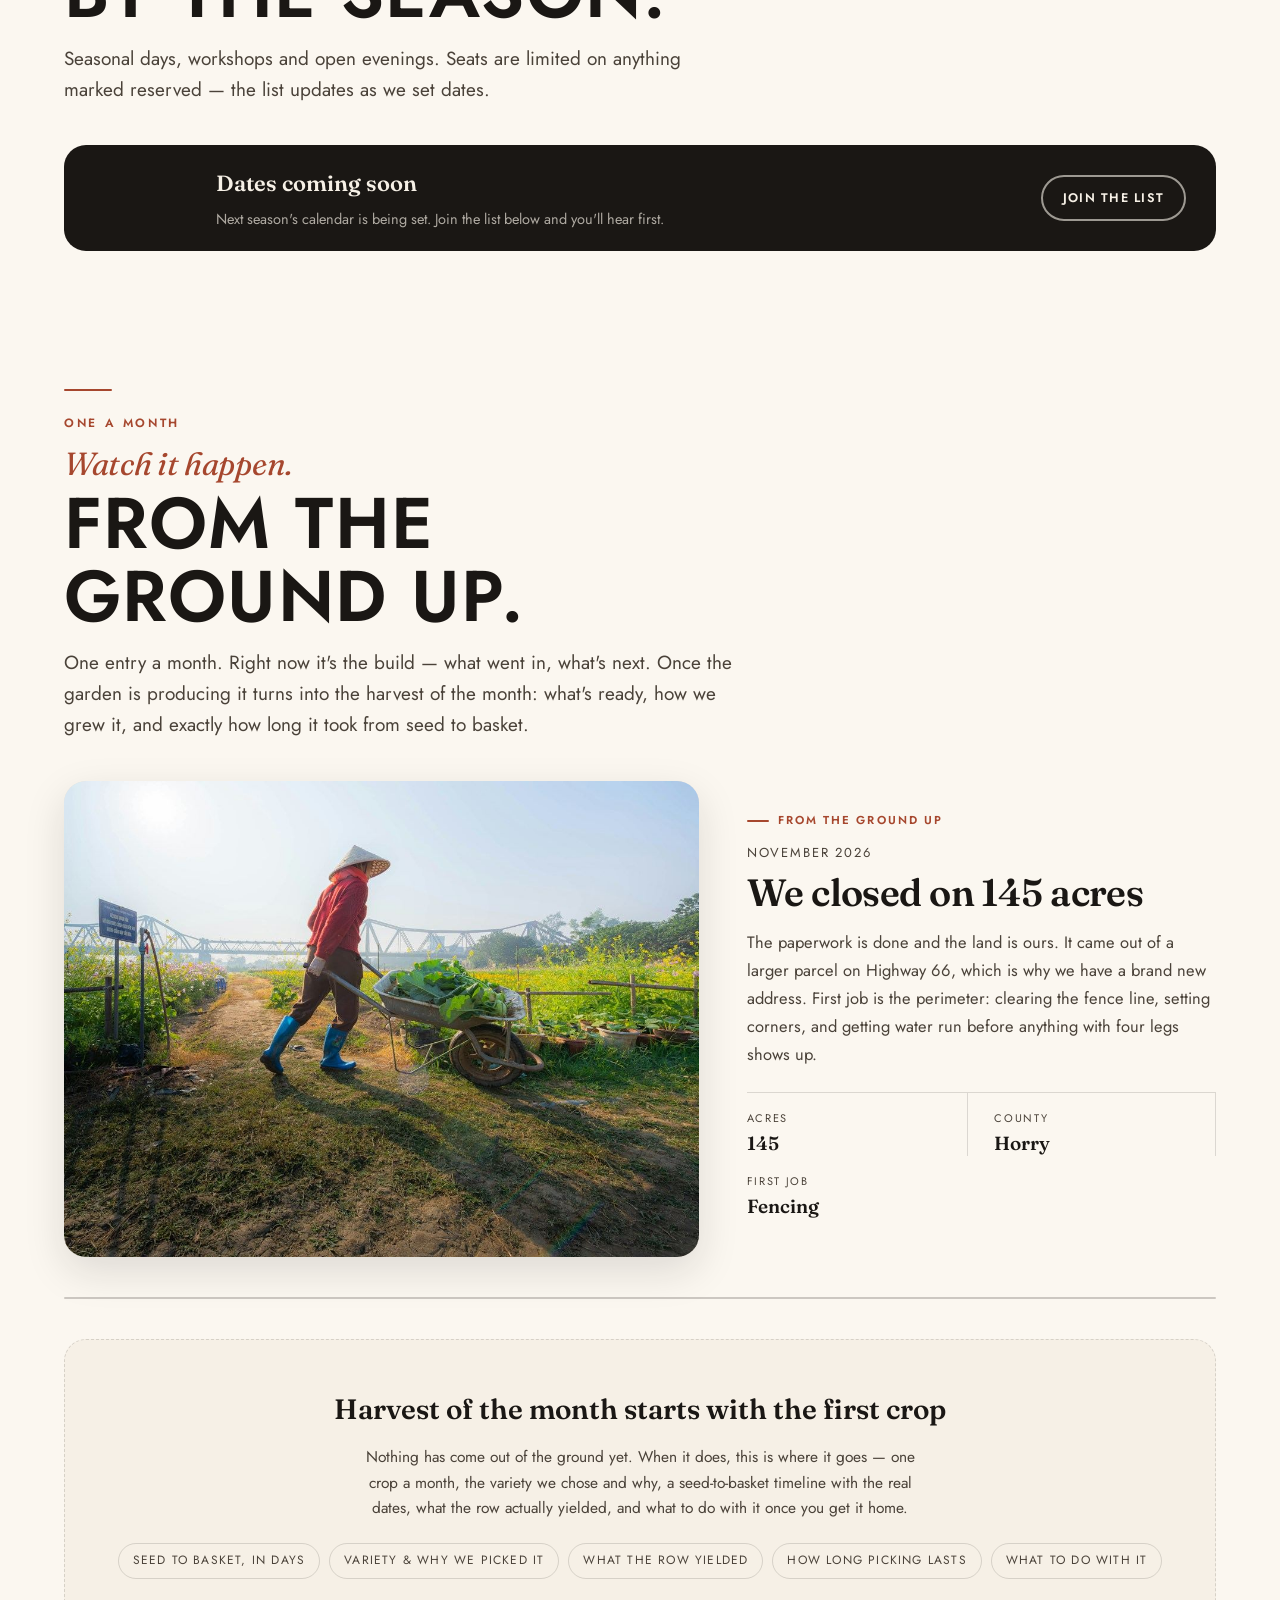
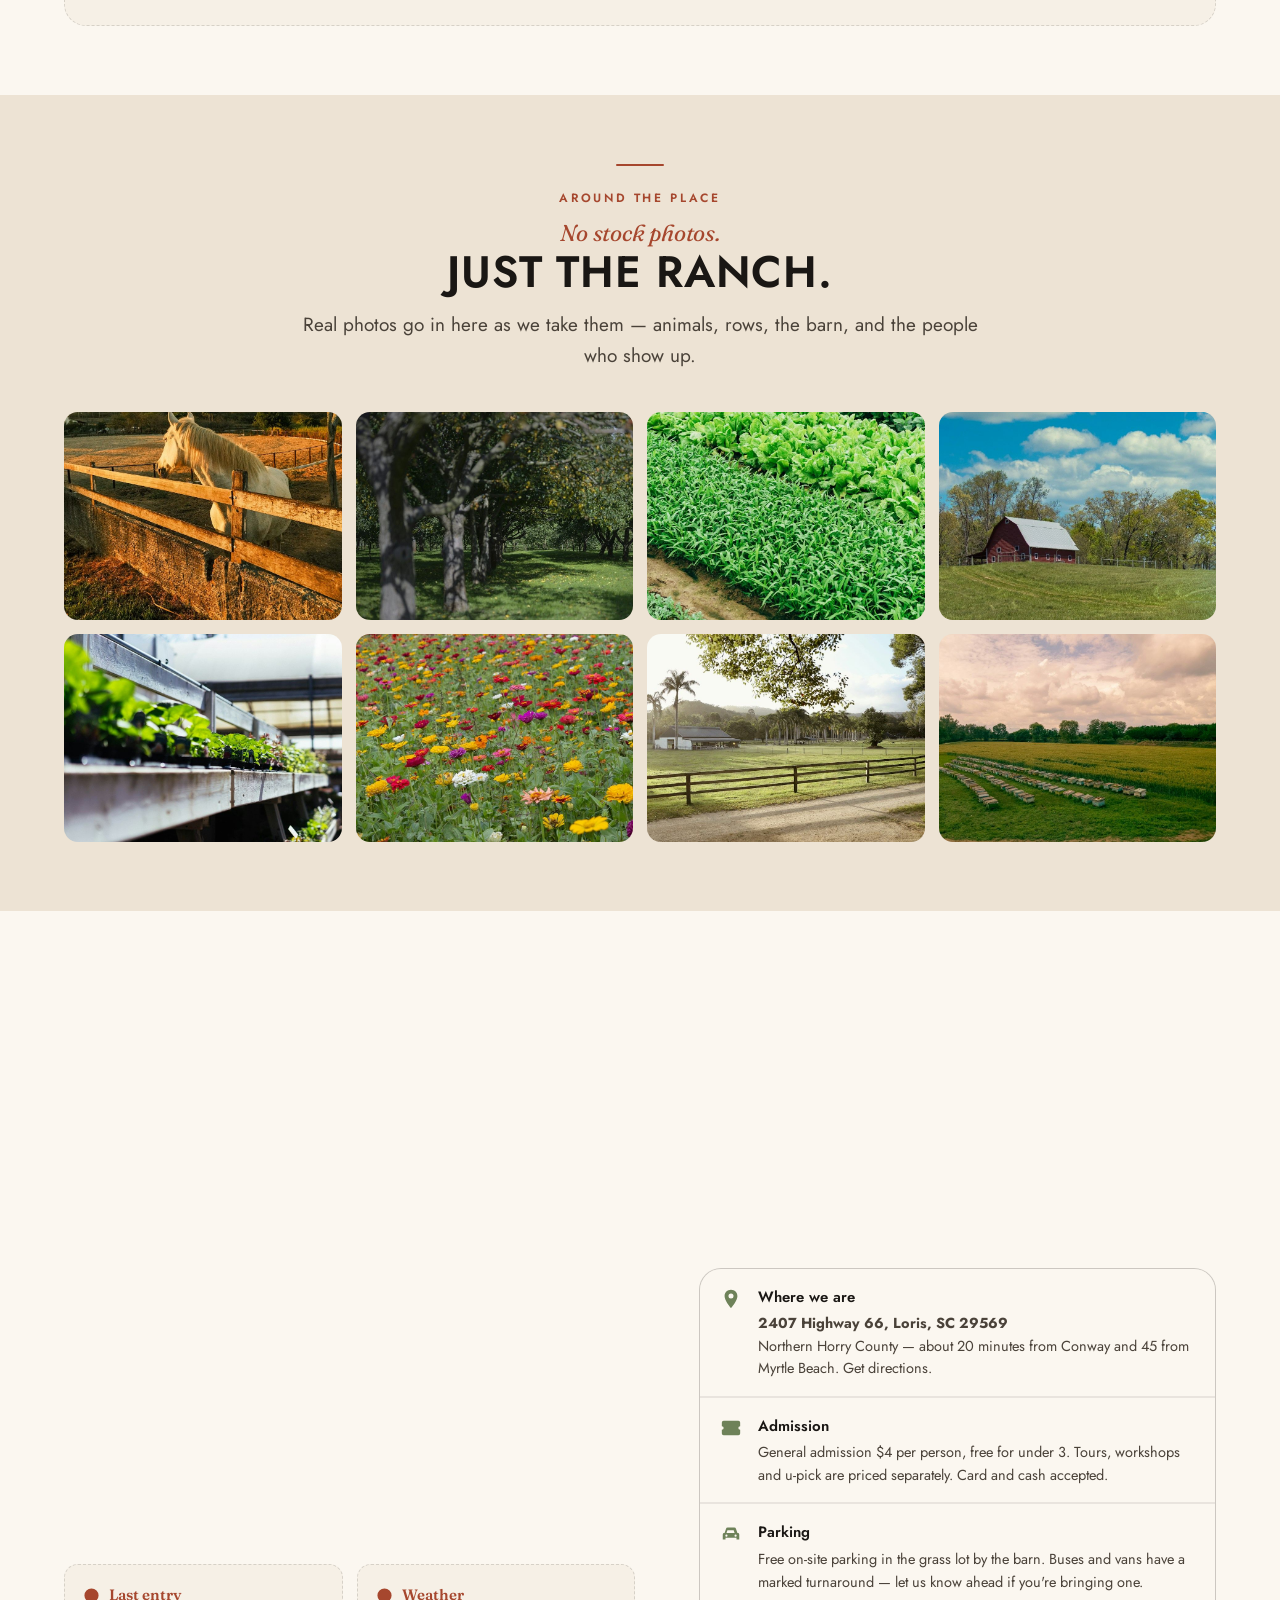
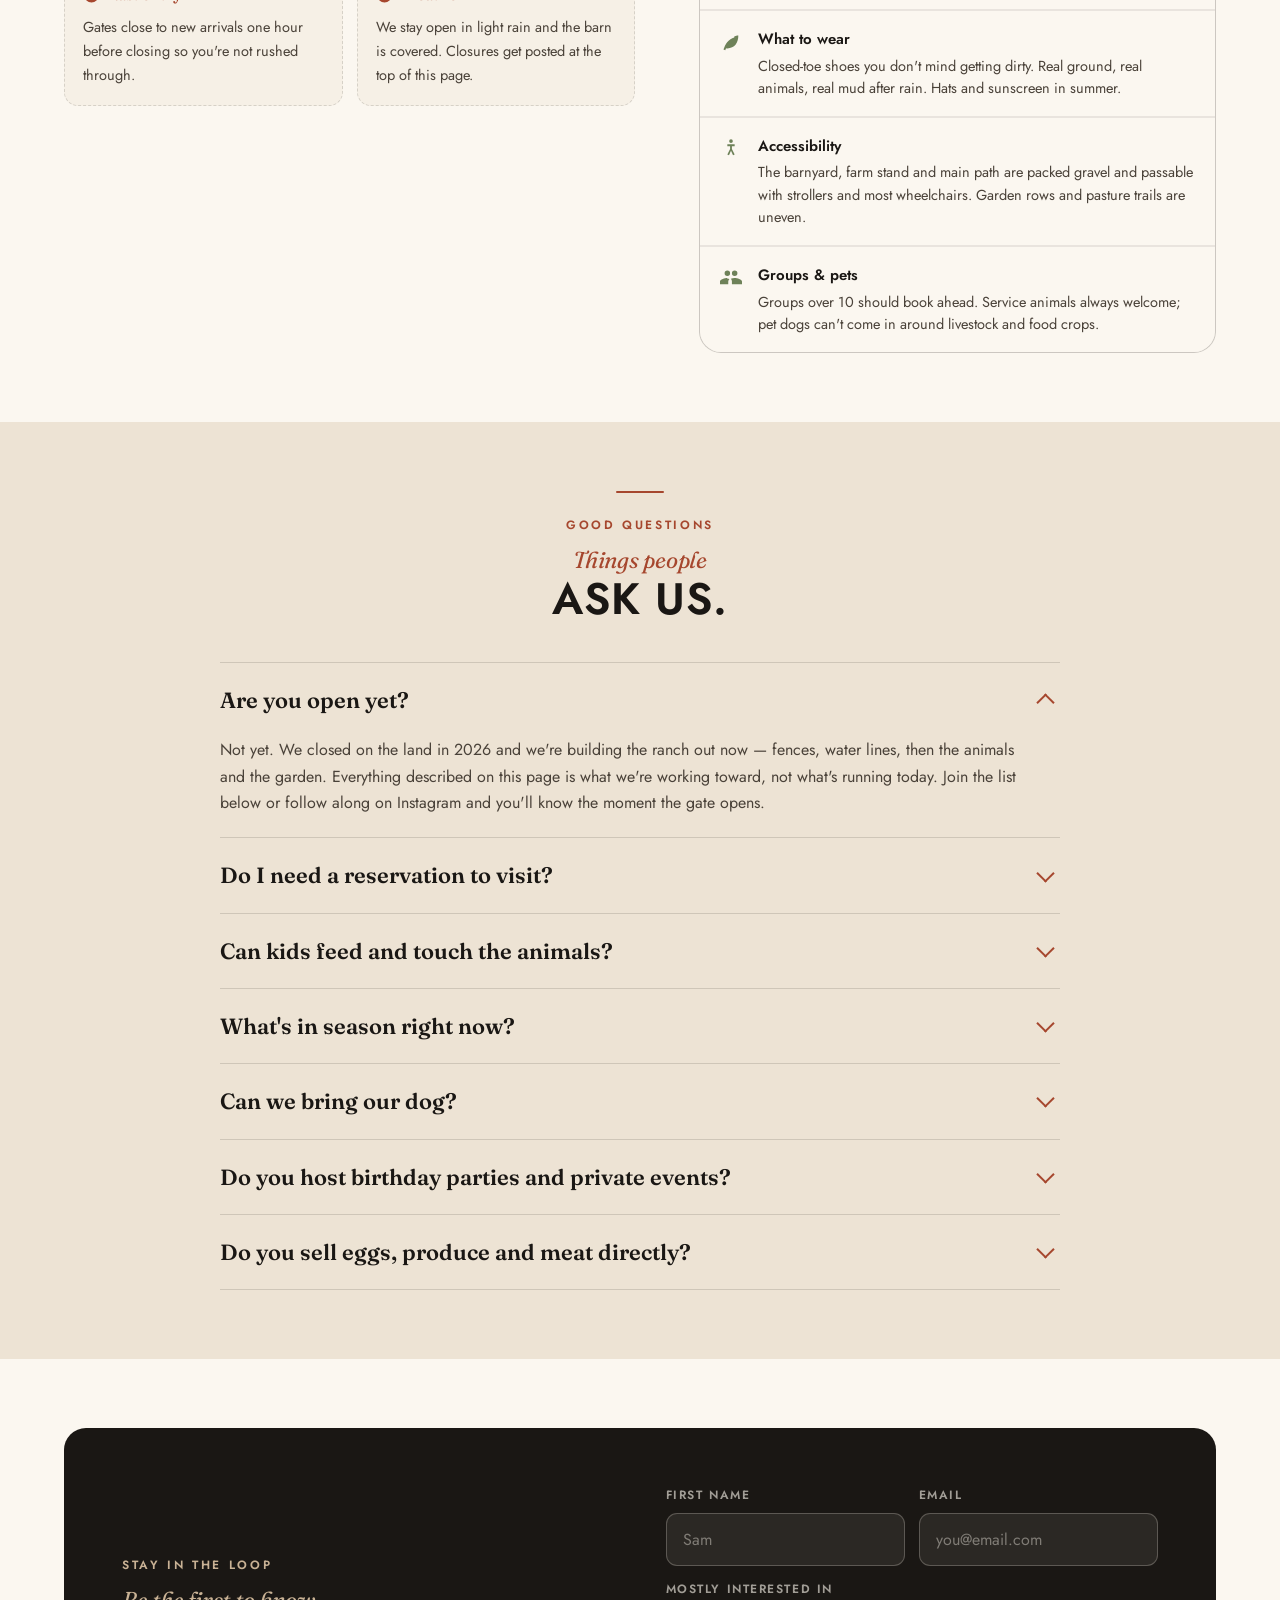
==== commit 3200cc23: "Replace placeholder art with real photography The drawn SVG placeholders read as a wireframe rather " ====
--- a/index.html
+++ b/index.html
@@ -164,7 +164,7 @@
 
 <!-- ============================ HERO ============================ -->
 <section class="hero" id="top">
-  <div class="hero__bg" style="background-image:url('assets/img/hero-ranch.svg')"></div>
+  <div class="hero__bg" style="background-image:url('assets/img/hero-ranch.jpg')"></div>
   <!-- VIDEO HERO — drop .mp4 clips in assets/video/ and list them in HERO_CLIPS
        (top of assets/js/main.js). With the list empty, the still above is used. -->
   <div class="hero__montage" id="heroMontage" aria-hidden="true"></div>
@@ -227,7 +227,7 @@
 <!-- ============================ BAND 01 — THE ANIMALS ============================ -->
 <section class="band" id="animals">
   <div class="band__media">
-    <img src="assets/img/pillar-animals.svg" alt="Livestock in the pasture at JICO Ranch" loading="lazy">
+    <img src="assets/img/pillar-animals.jpg" alt="Livestock in the pasture at JICO Ranch" loading="lazy">
   </div>
   <span class="band__num" aria-hidden="true">01</span>
   <div class="wrap band__in">
@@ -355,7 +355,7 @@
 <!-- ============================ BAND 02 — THE GARDEN ============================ -->
 <section class="band" id="garden">
   <div class="band__media">
-    <img src="assets/img/pillar-garden.svg" alt="Market garden rows at JICO Ranch" loading="lazy">
+    <img src="assets/img/pillar-garden.jpg" alt="Market garden rows at JICO Ranch" loading="lazy">
   </div>
   <span class="band__num" aria-hidden="true">02</span>
   <div class="wrap band__in">
@@ -392,7 +392,7 @@
 
     <div class="grid grid--3" style="margin-bottom:64px">
       <article class="card reveal">
-        <div class="card__media"><img src="assets/img/garden-rows.svg" alt="Vegetable rows" loading="lazy"></div>
+        <div class="card__media"><img src="assets/img/garden-rows.jpg" alt="Vegetable rows" loading="lazy"></div>
         <div class="card__body">
           <span class="card__meta">U-pick</span>
           <h3 class="card__title">The Vegetable Rows</h3>
@@ -400,7 +400,7 @@
         </div>
       </article>
       <article class="card reveal">
-        <div class="card__media"><img src="assets/img/garden-flowers.svg" alt="Cut flower rows" loading="lazy"></div>
+        <div class="card__media"><img src="assets/img/garden-flowers.jpg" alt="Cut flower rows" loading="lazy"></div>
         <div class="card__body">
           <span class="card__meta">Cut your own</span>
           <h3 class="card__title">The Flower Patch</h3>
@@ -408,11 +408,35 @@
         </div>
       </article>
       <article class="card reveal">
-        <div class="card__media"><img src="assets/img/garden-greenhouse.svg" alt="Greenhouse" loading="lazy"></div>
+        <div class="card__media"><img src="assets/img/garden-greenhouse.jpg" alt="Greenhouse" loading="lazy"></div>
         <div class="card__body">
           <span class="card__meta">Spring &amp; fall</span>
           <h3 class="card__title">Greenhouse &amp; Starts</h3>
           <p class="card__text">Seedlings and transplants grown from our own seed for your garden at home, plus herbs and hanging baskets when the season turns.</p>
+        </div>
+      </article>
+      <article class="card reveal">
+        <div class="card__media"><img src="assets/img/garden-orchard.jpg" alt="Fruit trees in the orchard" loading="lazy"></div>
+        <div class="card__body">
+          <span class="card__meta">Planted out</span>
+          <h3 class="card__title">The Orchard</h3>
+          <p class="card__text">Peaches, figs, pears, persimmons and pecans going in along the back line. Fruit trees take years before they carry, so these went in early and get counted in seasons, not weeks.</p>
+        </div>
+      </article>
+      <article class="card reveal">
+        <div class="card__media"><img src="assets/img/garden-beehives.jpg" alt="Beehives at the edge of the field" loading="lazy"></div>
+        <div class="card__body">
+          <span class="card__meta">Honey &amp; pollination</span>
+          <h3 class="card__title">The Bee Yard</h3>
+          <p class="card__text">Hives set at the field edge, as much for the squash and melons as for the honey. Jars go to the stand when the supers come off.</p>
+        </div>
+      </article>
+      <article class="card reveal">
+        <div class="card__media"><img src="assets/img/garden-harvest.jpg" alt="Crates of picked produce" loading="lazy"></div>
+        <div class="card__body">
+          <span class="card__meta">Picked that morning</span>
+          <h3 class="card__title">The Wash &amp; Pack</h3>
+          <p class="card__text">Everything that leaves here gets cut, washed and crated the same day. What does not sell goes home with somebody rather than into a cooler for a week.</p>
         </div>
       </article>
                       </div>
@@ -461,7 +485,7 @@
       <article class="card reveal">
         <div class="card__media">
           <span class="card__badge">Walk-in</span>
-          <img src="assets/img/exp-tour.svg" alt="Guided ranch tour" loading="lazy">
+          <img src="assets/img/exp-tour.jpg" alt="Guided ranch tour" loading="lazy">
         </div>
         <div class="card__body">
           <span class="card__meta">About 60 minutes</span>
@@ -477,7 +501,7 @@
       <article class="card reveal">
         <div class="card__media">
           <span class="card__badge card__badge--sage">Seasonal</span>
-          <img src="assets/img/exp-upick.svg" alt="U-pick in the garden rows" loading="lazy">
+          <img src="assets/img/exp-upick.jpg" alt="U-pick in the garden rows" loading="lazy">
         </div>
         <div class="card__body">
           <span class="card__meta">Open hours · by the pound</span>
@@ -493,7 +517,7 @@
       <article class="card reveal">
         <div class="card__media">
           <span class="card__badge card__badge--rust">Reserved</span>
-          <img src="assets/img/exp-fieldtrip.svg" alt="School field trip at the ranch" loading="lazy">
+          <img src="assets/img/exp-fieldtrip.jpg" alt="School field trip at the ranch" loading="lazy">
         </div>
         <div class="card__body">
           <span class="card__meta">Weekdays · 10+ students</span>
@@ -509,7 +533,7 @@
       <article class="card reveal">
         <div class="card__media">
           <span class="card__badge card__badge--tan">Small group</span>
-          <img src="assets/img/exp-workshop.svg" alt="Hands-on ranch workshop" loading="lazy">
+          <img src="assets/img/exp-workshop.jpg" alt="Hands-on ranch workshop" loading="lazy">
         </div>
         <div class="card__body">
           <span class="card__meta">2–3 hours · limited seats</span>
@@ -525,7 +549,7 @@
       <article class="card reveal">
         <div class="card__media">
           <span class="card__badge card__badge--rust">Private</span>
-          <img src="assets/img/exp-birthday.svg" alt="Birthday party at the ranch" loading="lazy">
+          <img src="assets/img/exp-birthday.jpg" alt="Birthday party at the ranch" loading="lazy">
         </div>
         <div class="card__body">
           <span class="card__meta">2 hours · up to 20 guests</span>
@@ -541,7 +565,7 @@
       <article class="card reveal">
         <div class="card__media">
           <span class="card__badge card__badge--rust">Private</span>
-          <img src="assets/img/exp-events.svg" alt="Barn and field event venue" loading="lazy">
+          <img src="assets/img/exp-events.jpg" alt="Barn and field event venue" loading="lazy">
         </div>
         <div class="card__body">
           <span class="card__meta">Half day or full day</span>
@@ -611,12 +635,31 @@
   </div>
 </section>
 
+<!-- ============================ THE LAND ============================ -->
+<!-- Purely visual beat between two dense text sections: the pasture, the
+     orchard and the garden, side by side. Collapses to a single column on a
+     phone, so it reads as three stacked photos rather than three slivers. -->
+<section class="ribbon" aria-label="Around the ranch">
+  <figure class="ribbon__item reveal">
+    <img src="assets/img/scene-horses-fence.jpg" alt="A horse looking out over the wooden pasture fence" loading="lazy">
+    <figcaption class="ribbon__cap"><span>01</span> Inside the fence line</figcaption>
+  </figure>
+  <figure class="ribbon__item reveal">
+    <img src="assets/img/scene-orchard.jpg" alt="Rows of fruit trees running away down the orchard" loading="lazy">
+    <figcaption class="ribbon__cap"><span>02</span> Down the orchard rows</figcaption>
+  </figure>
+  <figure class="ribbon__item reveal">
+    <img src="assets/img/scene-garden-wide.jpg" alt="Garden rows running out toward the treeline" loading="lazy">
+    <figcaption class="ribbon__cap"><span>03</span> Out through the garden</figcaption>
+  </figure>
+</section>
+
 <!-- ============================ FARM STAND ============================ -->
 <section class="section" id="store">
   <div class="wrap">
     <div class="split split--flip">
       <div class="split__media reveal">
-        <img src="assets/img/store-produce.svg" alt="The farm stand at JICO Ranch" loading="lazy">
+        <img src="assets/img/store-produce.jpg" alt="The farm stand at JICO Ranch" loading="lazy">
       </div>
       <div class="reveal">
         <div class="eyebrow-rule"></div>
@@ -645,7 +688,7 @@
   <div class="wrap">
     <div class="split">
       <div class="split__media reveal">
-        <img src="assets/img/story-family.svg" alt="The family behind JICO Ranch" loading="lazy">
+        <img src="assets/img/story-family.jpg" alt="The family behind JICO Ranch" loading="lazy">
       </div>
       <div class="reveal">
         <div class="eyebrow-rule"></div>
@@ -742,10 +785,14 @@
       <p class="section__lead" style="margin-inline:auto">Real photos go in here as we take them — animals, rows, the barn, and the people who show up.</p>
     </div>
     <div class="gallery reveal">
-      <a href="#gallery"><img src="assets/img/gallery-1.svg" alt="Ranch photo" loading="lazy"></a>
-      <a href="#gallery"><img src="assets/img/gallery-2.svg" alt="Ranch photo" loading="lazy"></a>
-      <a href="#gallery"><img src="assets/img/gallery-3.svg" alt="Ranch photo" loading="lazy"></a>
-      <a href="#gallery"><img src="assets/img/gallery-4.svg" alt="Ranch photo" loading="lazy"></a>
+      <a href="#gallery"><img src="assets/img/gallery-1.jpg" alt="A horse behind the pasture fence at golden hour" loading="lazy"></a>
+      <a href="#gallery"><img src="assets/img/gallery-2.jpg" alt="Dappled light down a row of orchard trees" loading="lazy"></a>
+      <a href="#gallery"><img src="assets/img/gallery-3.jpg" alt="Rows of leafy greens in the garden" loading="lazy"></a>
+      <a href="#gallery"><img src="assets/img/gallery-4.jpg" alt="The barn under an open sky" loading="lazy"></a>
+      <a href="#gallery"><img src="assets/img/gallery-5.jpg" alt="Seedlings coming on in the greenhouse" loading="lazy"></a>
+      <a href="#gallery"><img src="assets/img/gallery-6.jpg" alt="A field of mixed cutting flowers" loading="lazy"></a>
+      <a href="#gallery"><img src="assets/img/gallery-7.jpg" alt="The fence line and the trees along the drive" loading="lazy"></a>
+      <a href="#gallery"><img src="assets/img/gallery-8.jpg" alt="Beehives at the edge of the field" loading="lazy"></a>
                             </div>
   </div>
 </section>
--- a/assets/css/styles.css
+++ b/assets/css/styles.css
@@ -914,3 +914,59 @@
   font-size:12px;letter-spacing:.1em;text-transform:uppercase;
   border:1px solid var(--line);border-radius:999px;padding:7px 14px;color:var(--ink-3);
 }
+
+/* ========================================================================
+   THE LAND RIBBON
+   A full-bleed three-up photo strip used as a visual break between two
+   text-heavy sections. No headline of its own on purpose: the captions
+   carry it, and the band sections above and below keep the numbering.
+   ===================================================================== */
+.ribbon{
+  display:grid;
+  grid-template-columns:repeat(3,1fr);
+  gap:2px;
+  background:var(--ink);
+}
+.ribbon__item{
+  position:relative;
+  margin:0;
+  aspect-ratio:3/2;
+  overflow:hidden;
+  background:var(--cream);
+}
+.ribbon__item img{
+  width:100%;height:100%;
+  object-fit:cover;
+  display:block;
+  transition:transform 1.2s var(--ease);
+}
+.ribbon__item:hover img{transform:scale(1.05)}
+/* Scrim only under the caption, so the photo stays bright above it. */
+.ribbon__item::after{
+  content:"";
+  position:absolute;inset:auto 0 0 0;height:52%;
+  background:linear-gradient(to top,rgba(26,23,20,.82),rgba(26,23,20,0));
+  pointer-events:none;
+}
+.ribbon__cap{
+  position:absolute;left:0;right:0;bottom:0;
+  z-index:1;
+  padding:18px clamp(16px,2vw,26px);
+  color:var(--bone);
+  font-family:var(--sans);
+  font-size:clamp(13px,1.3vw,15px);
+  font-weight:500;
+  letter-spacing:.14em;
+  text-transform:uppercase;
+}
+.ribbon__cap span{
+  display:block;
+  font-size:11px;
+  letter-spacing:.3em;
+  color:var(--tan);
+  margin-bottom:5px;
+}
+@media (max-width:780px){
+  .ribbon{grid-template-columns:1fr}
+  .ribbon__item{aspect-ratio:16/10}
+}
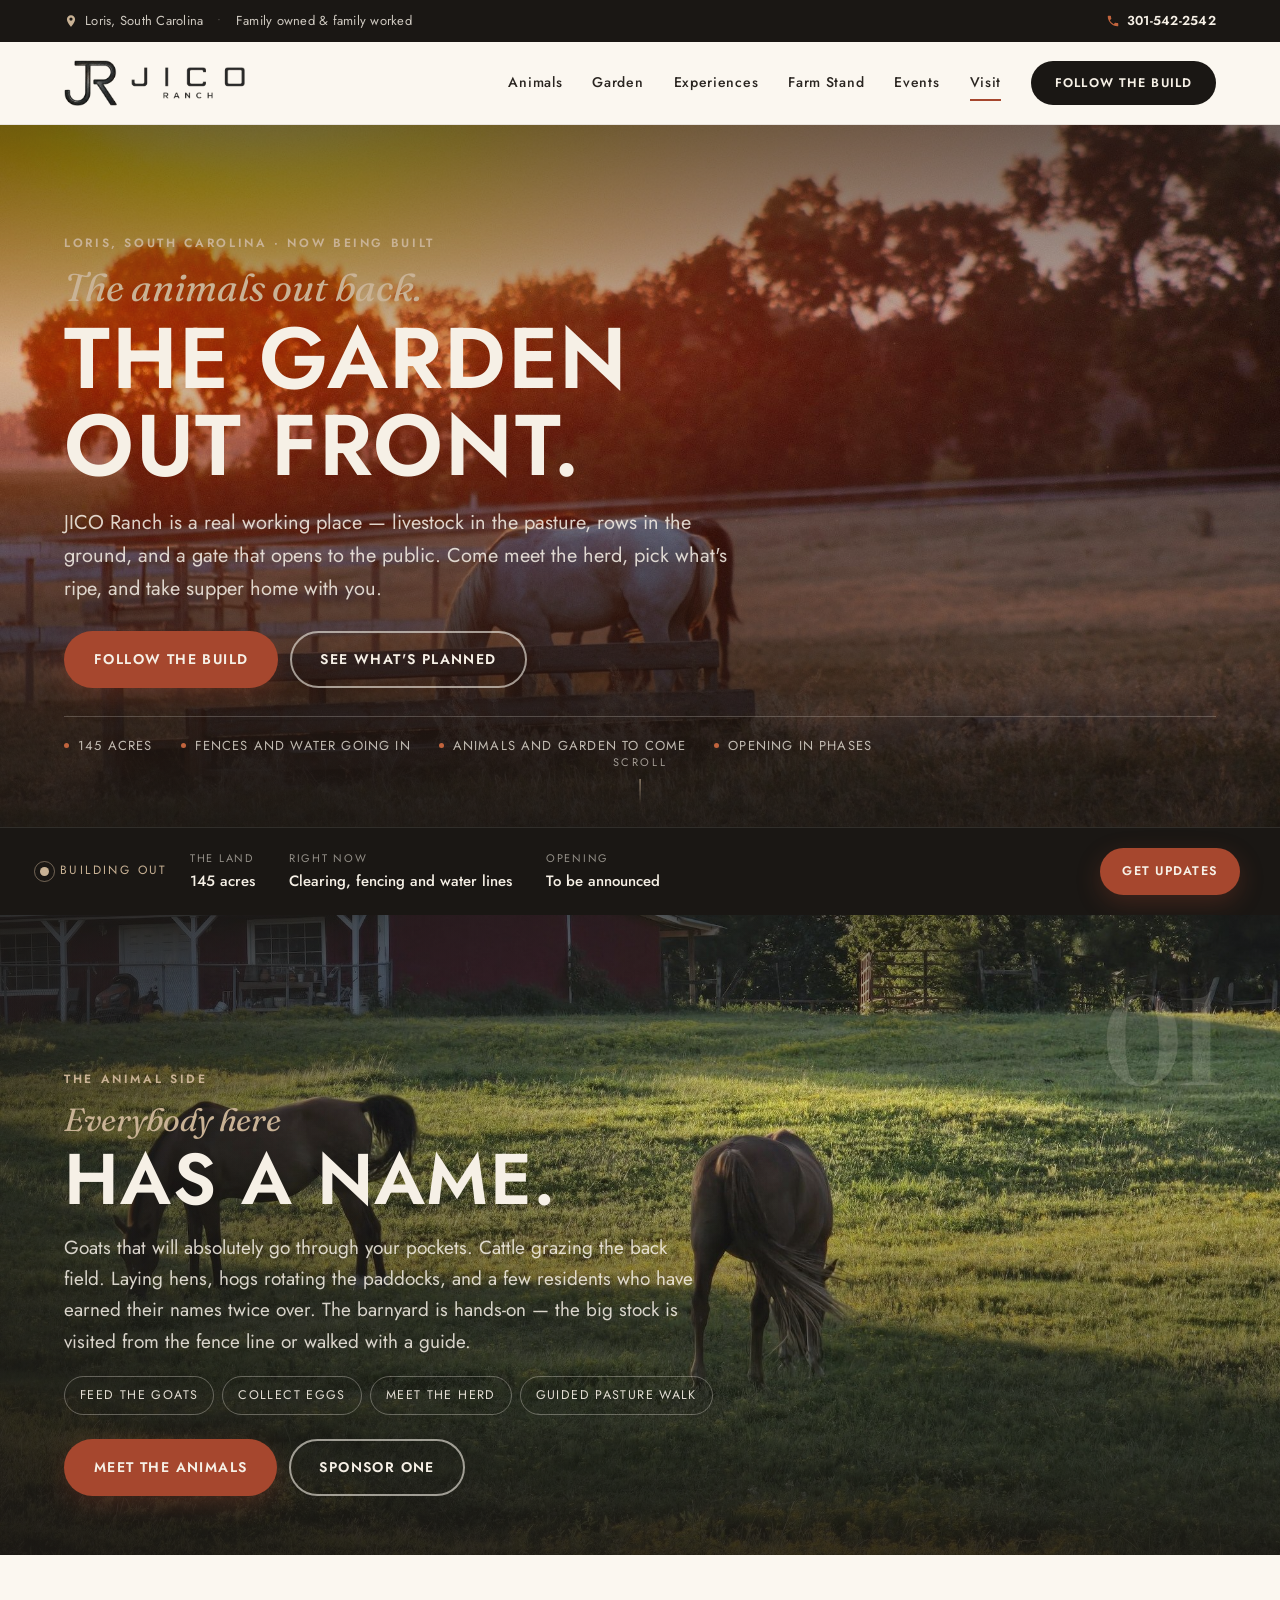
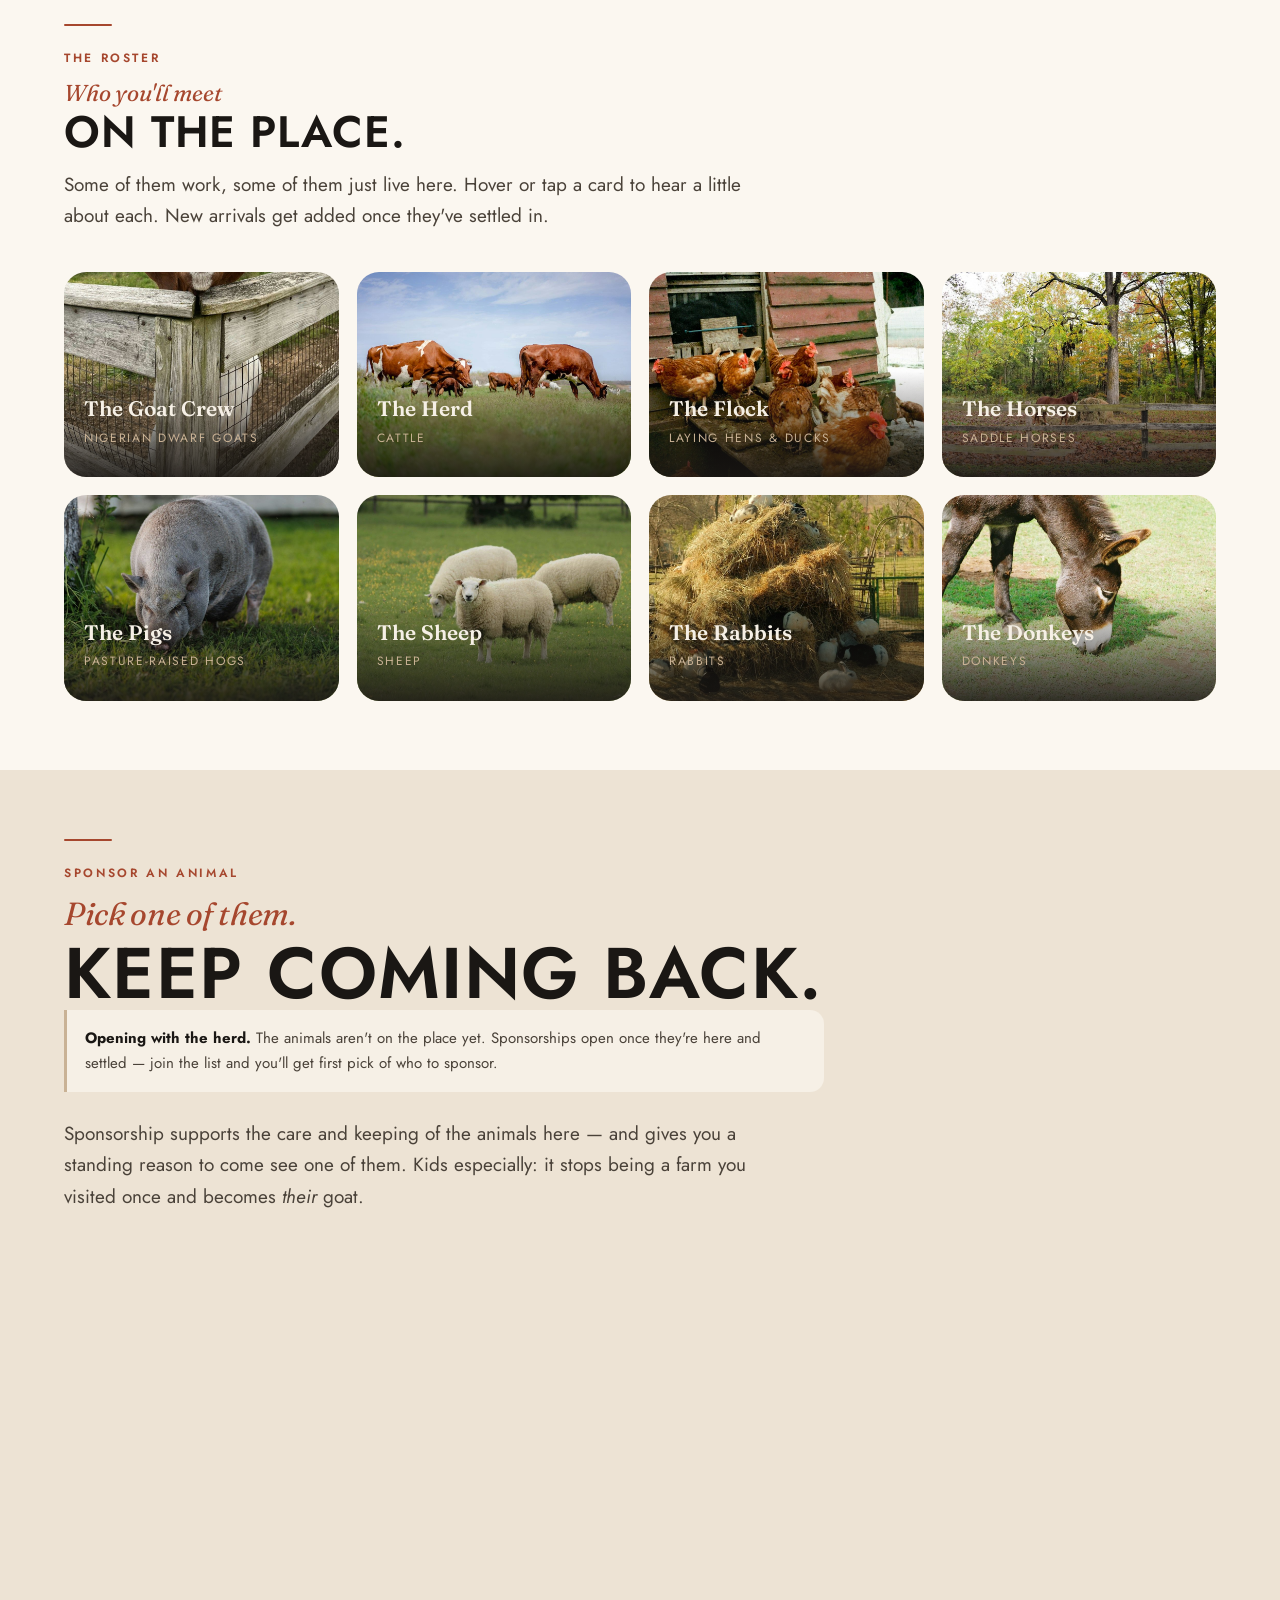
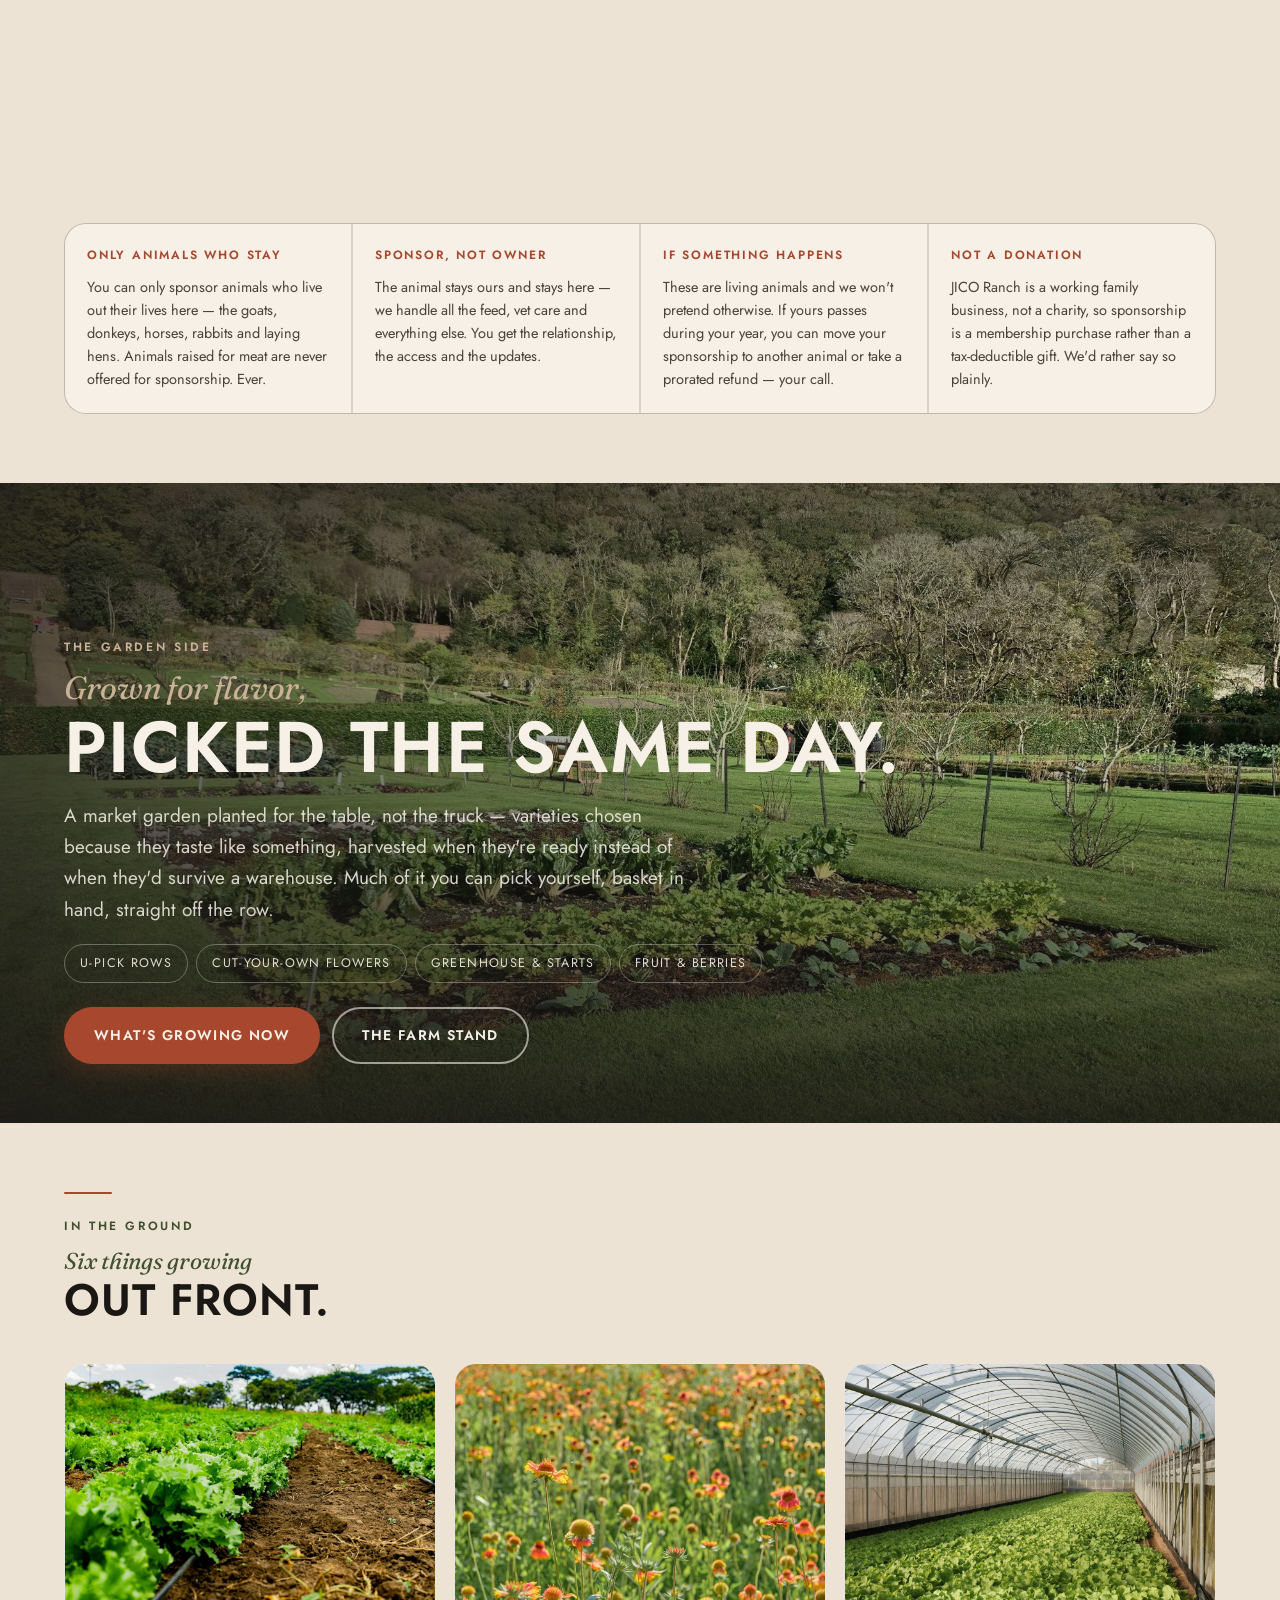
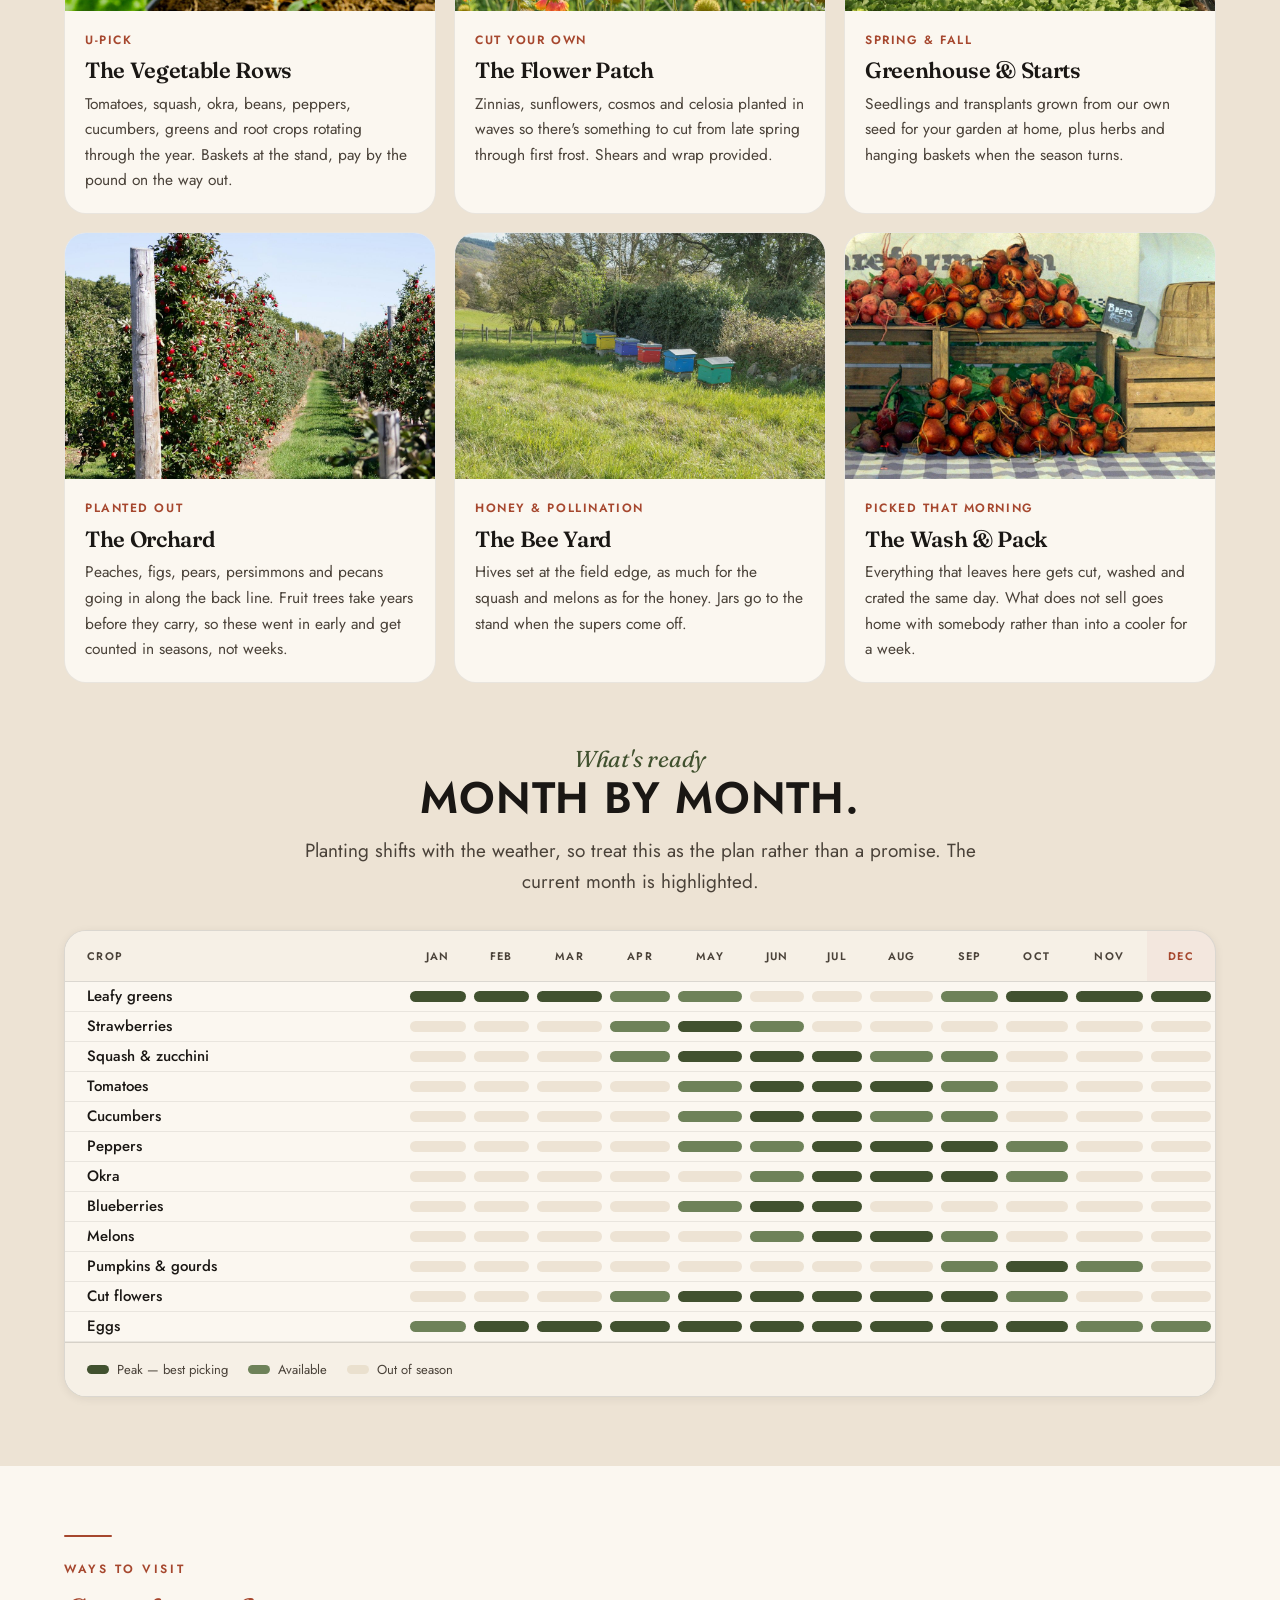
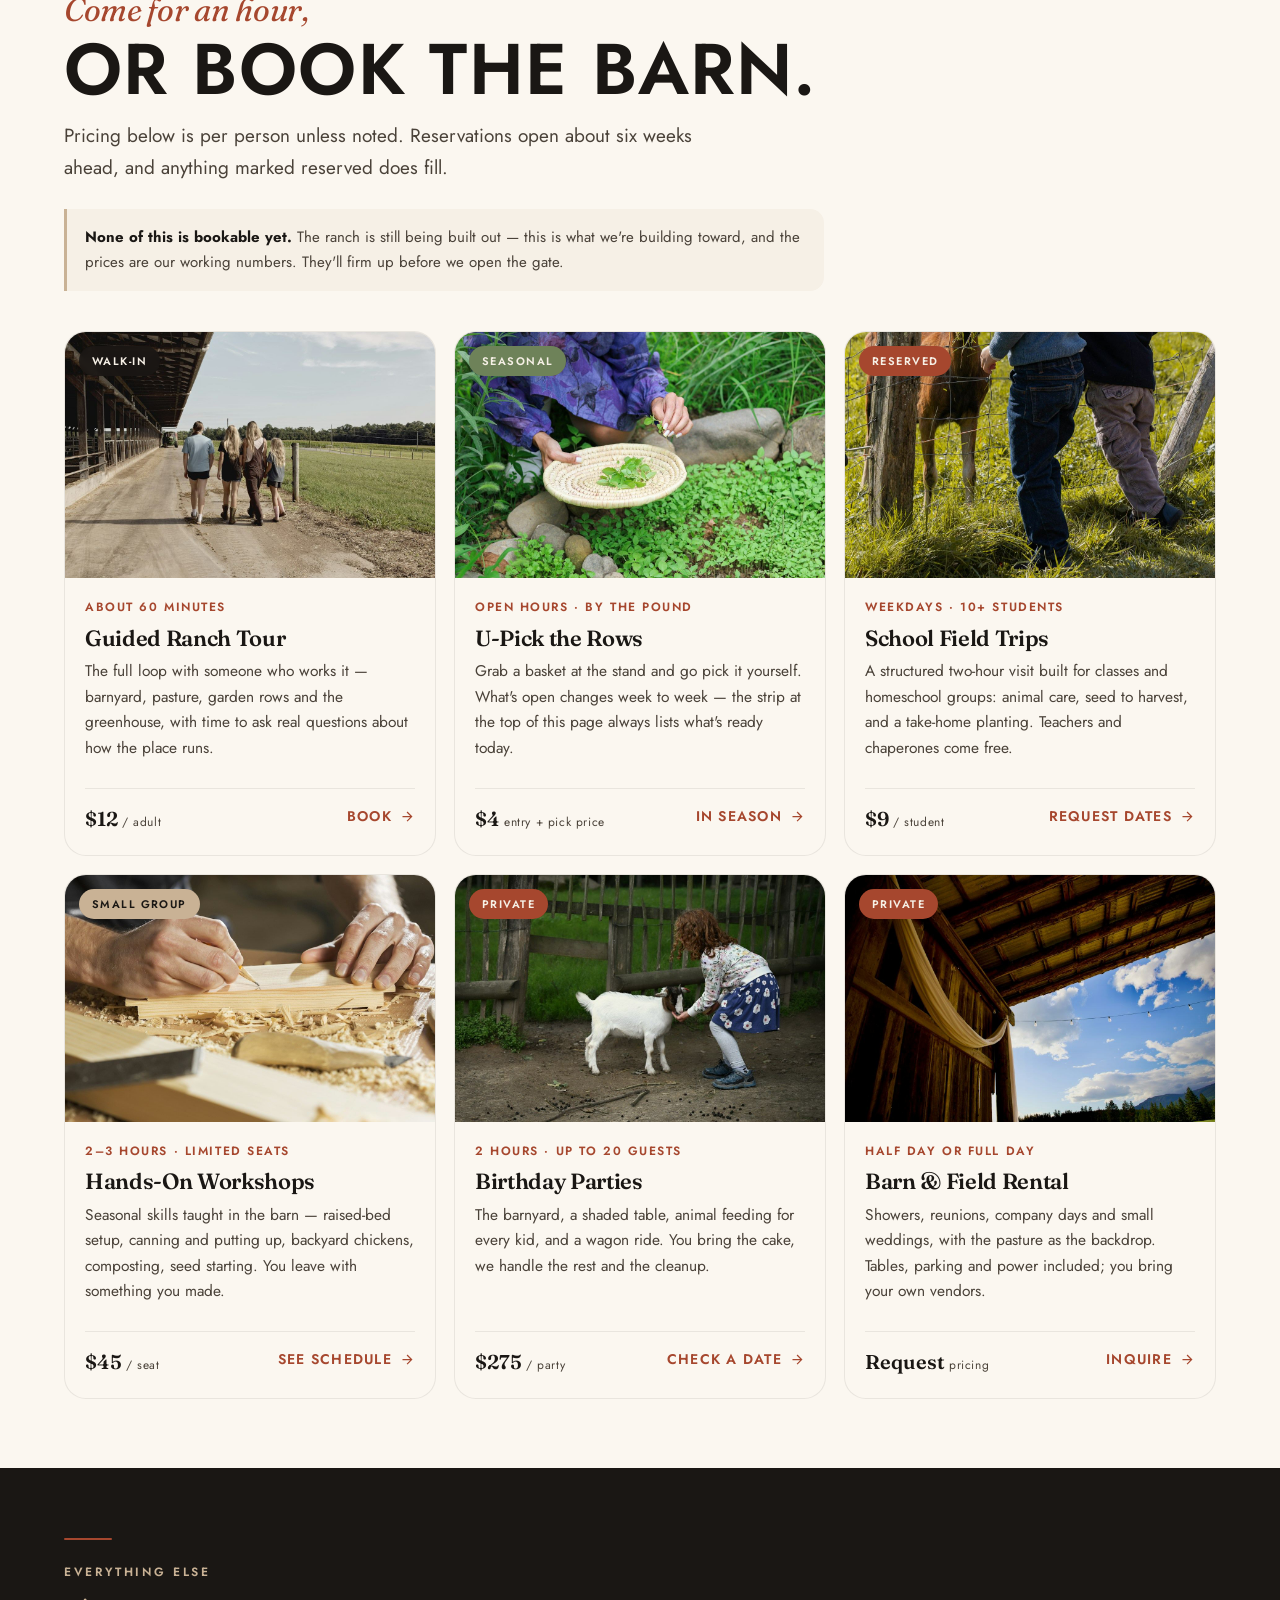
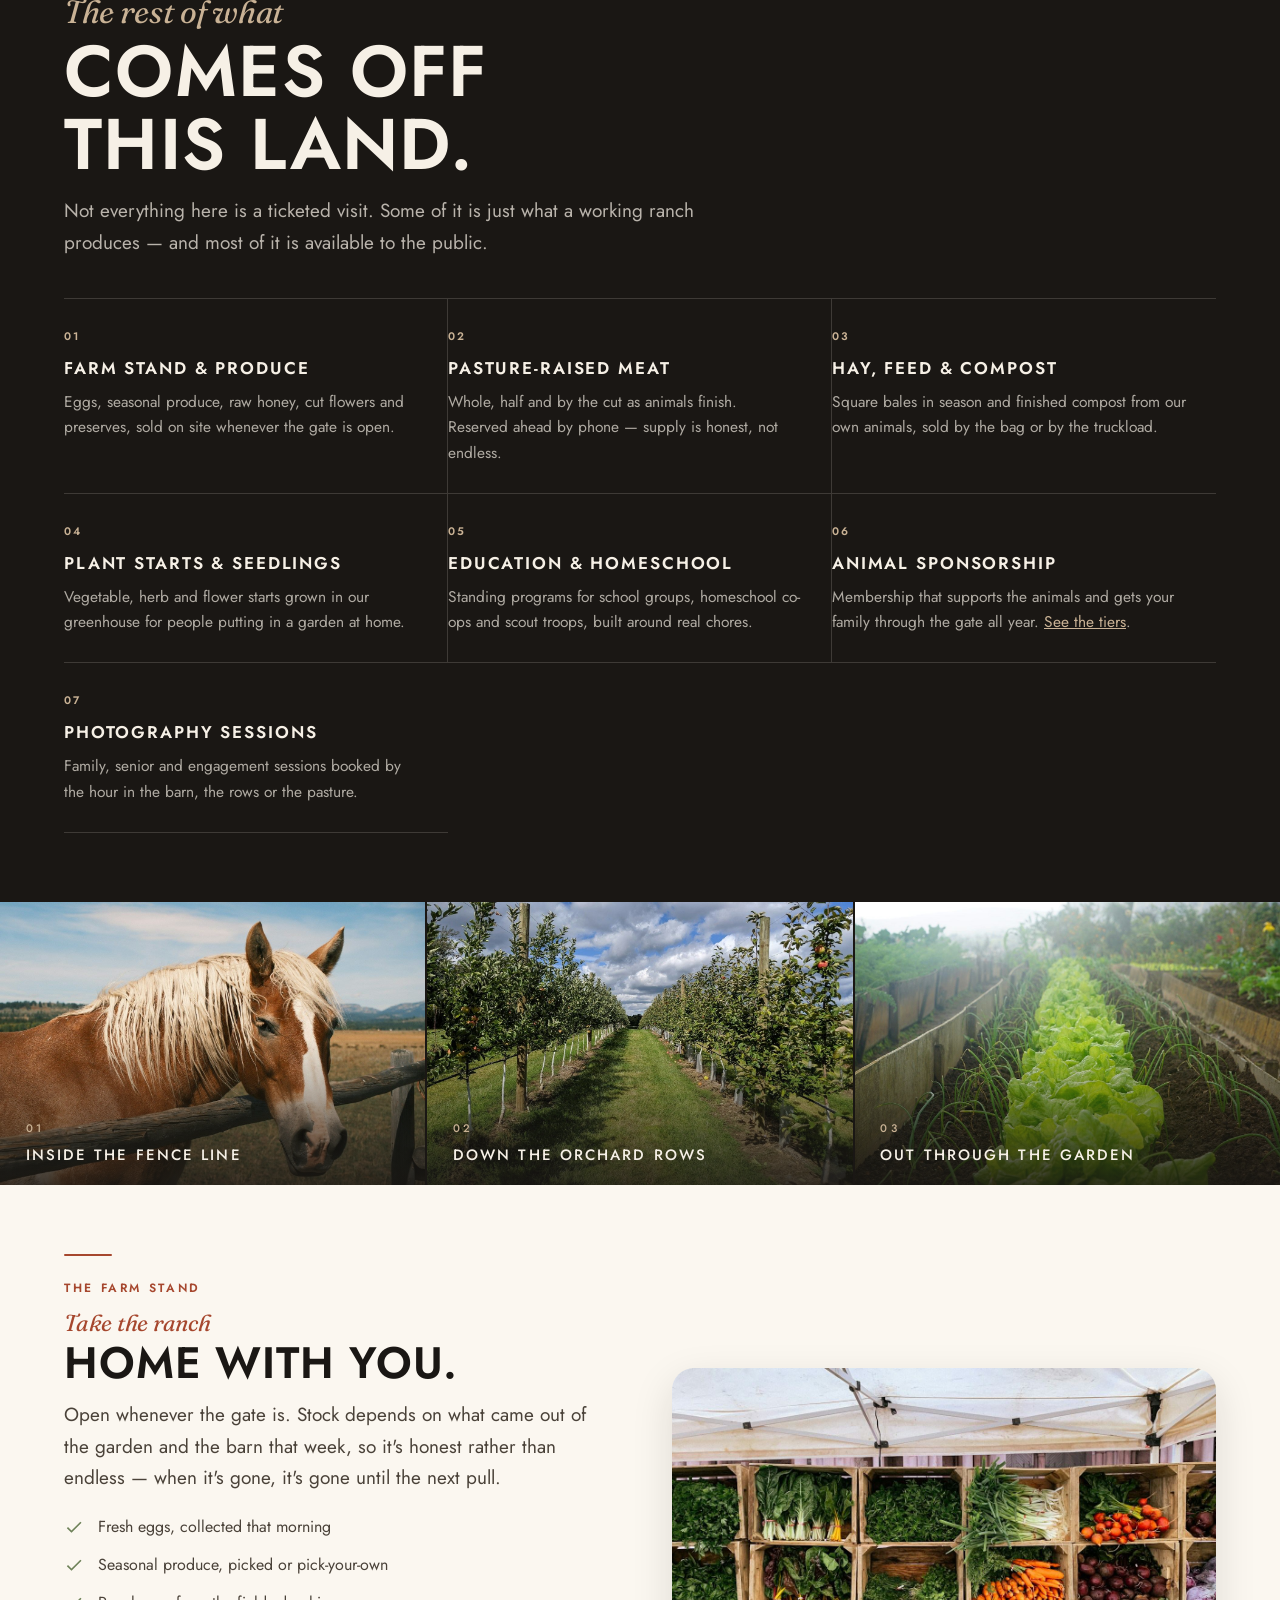
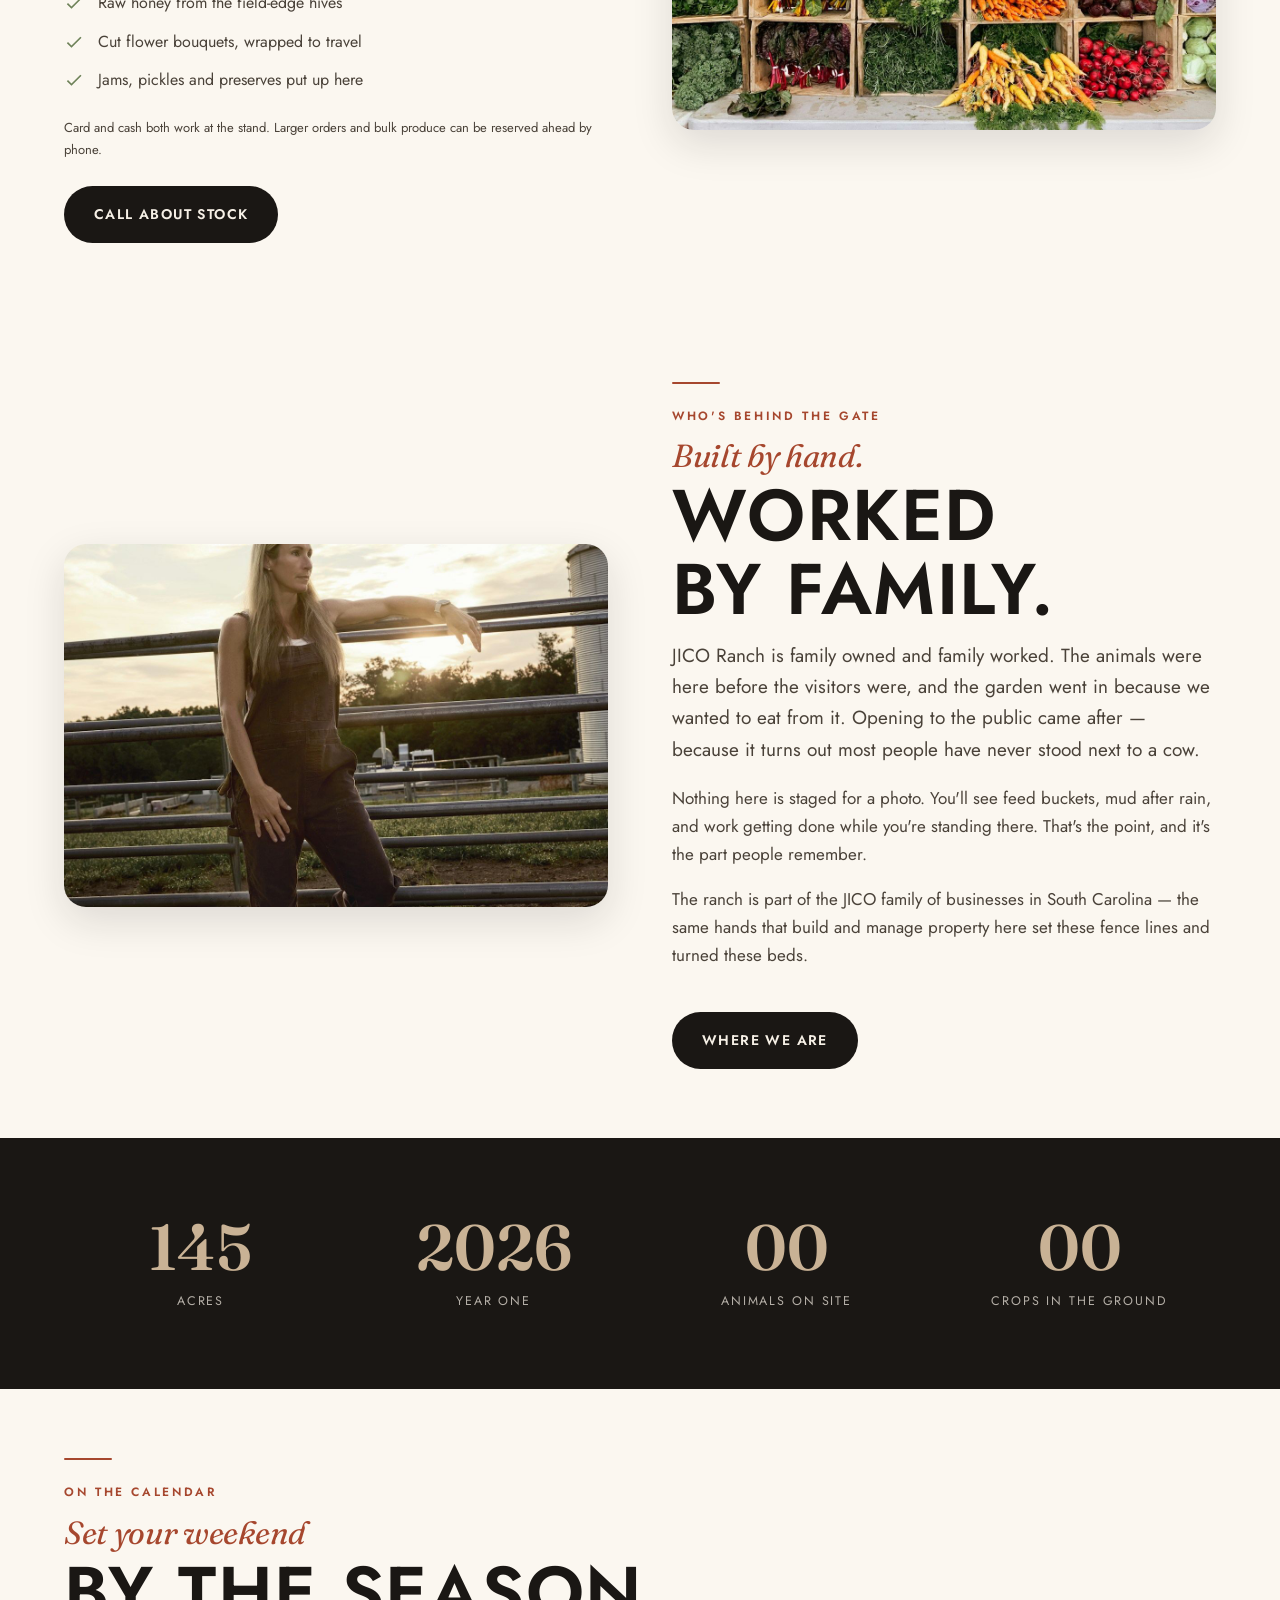
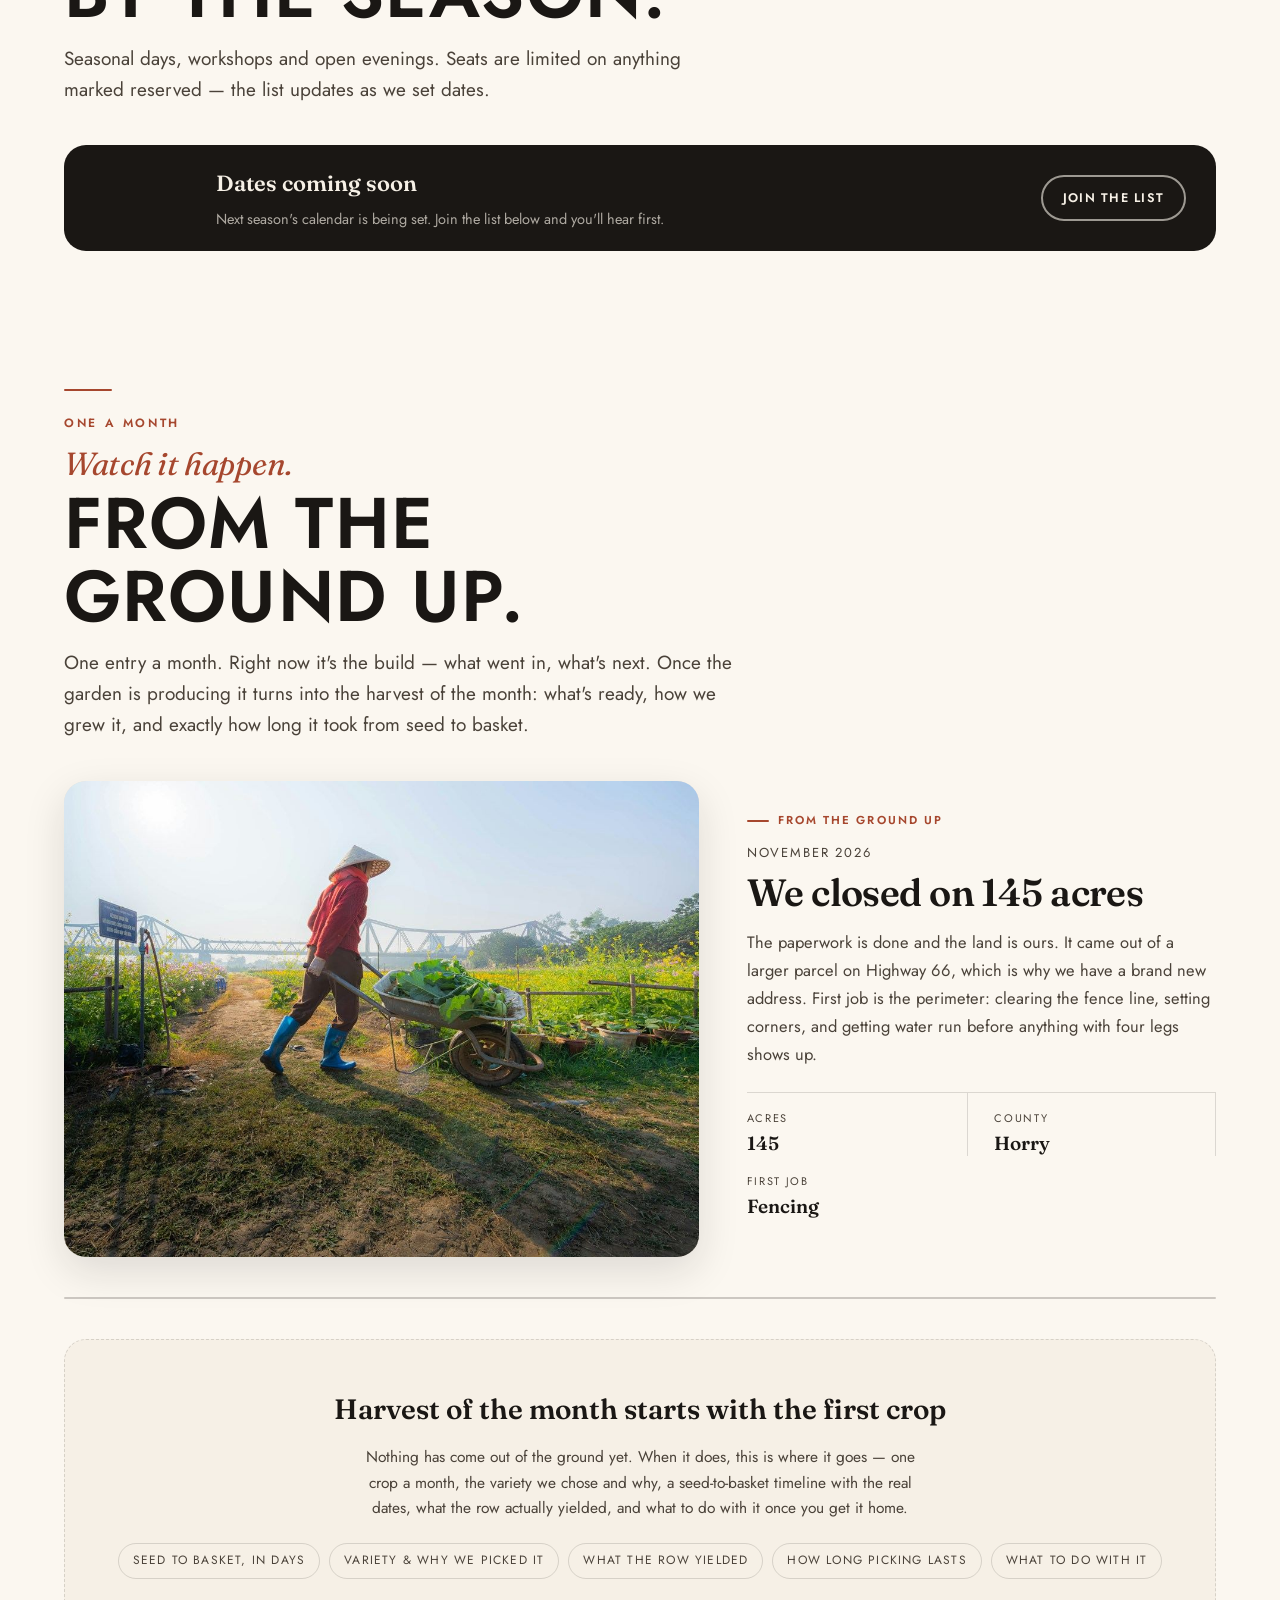
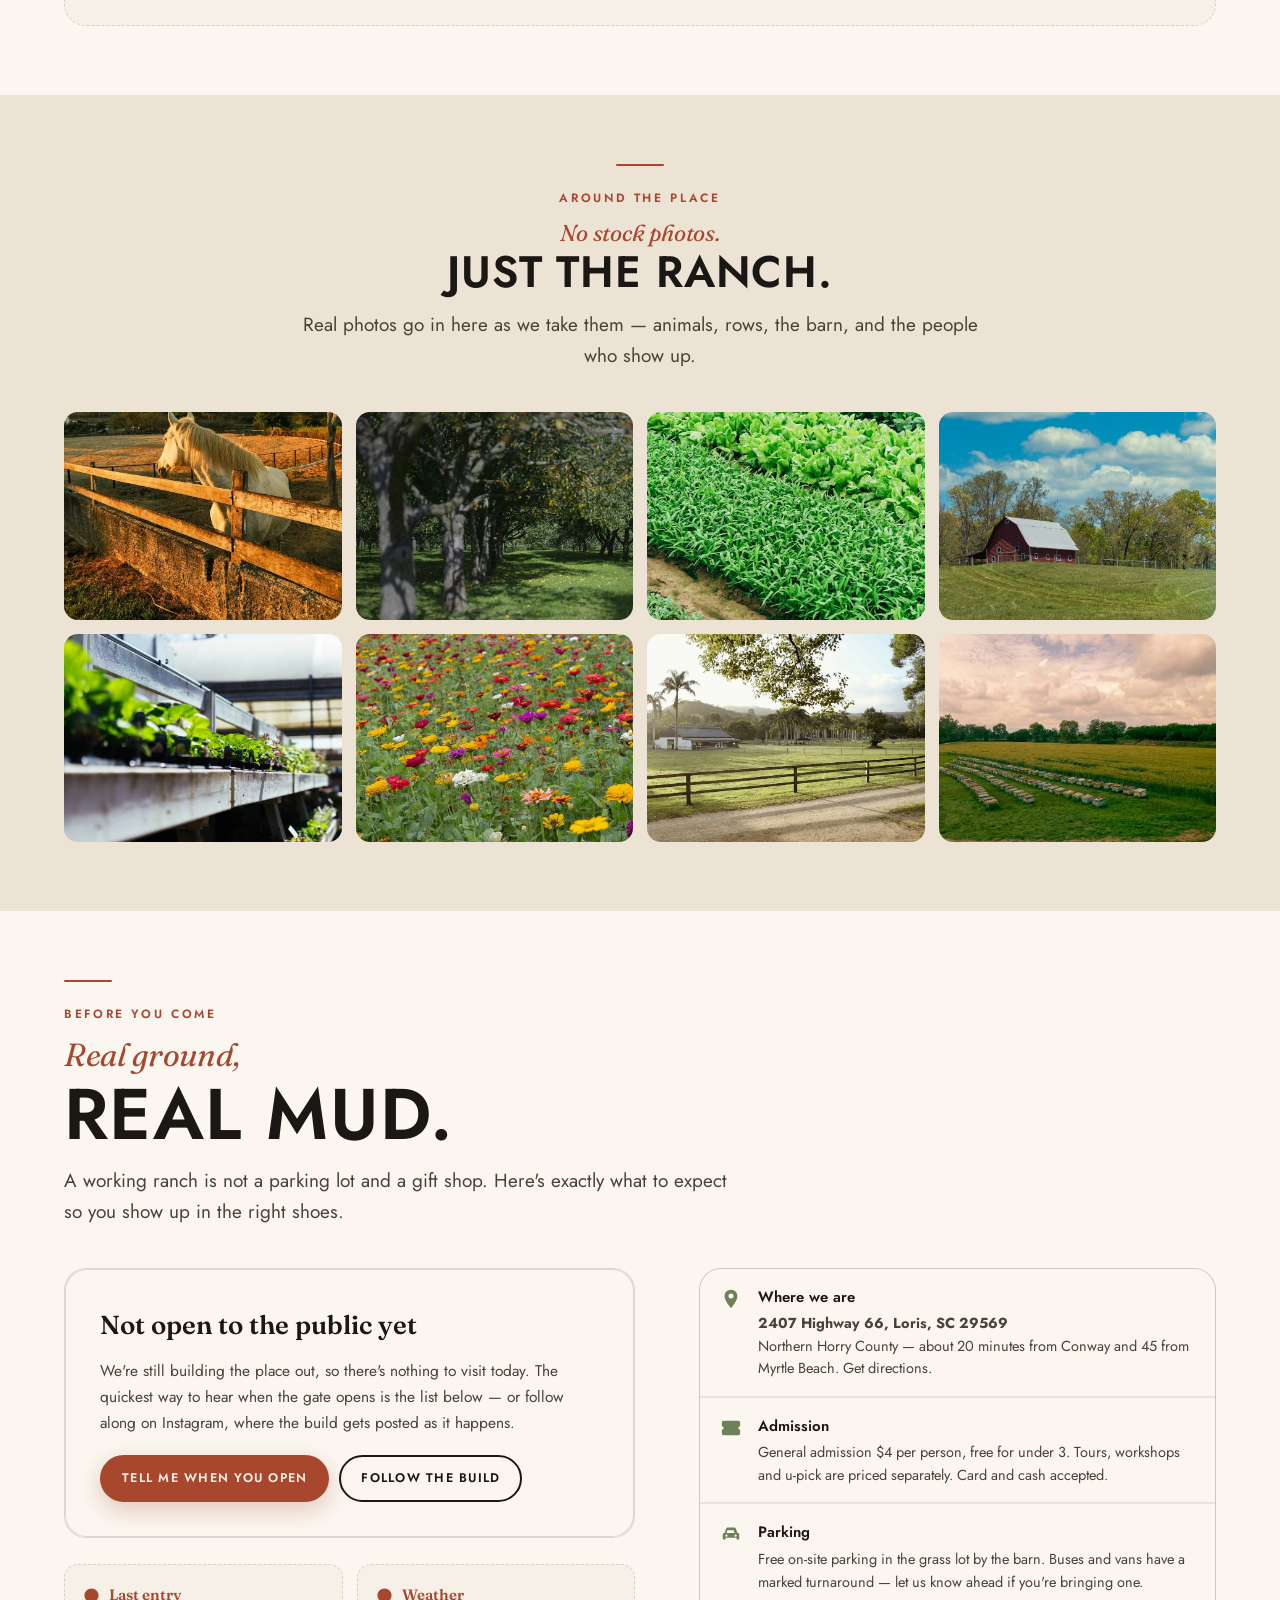
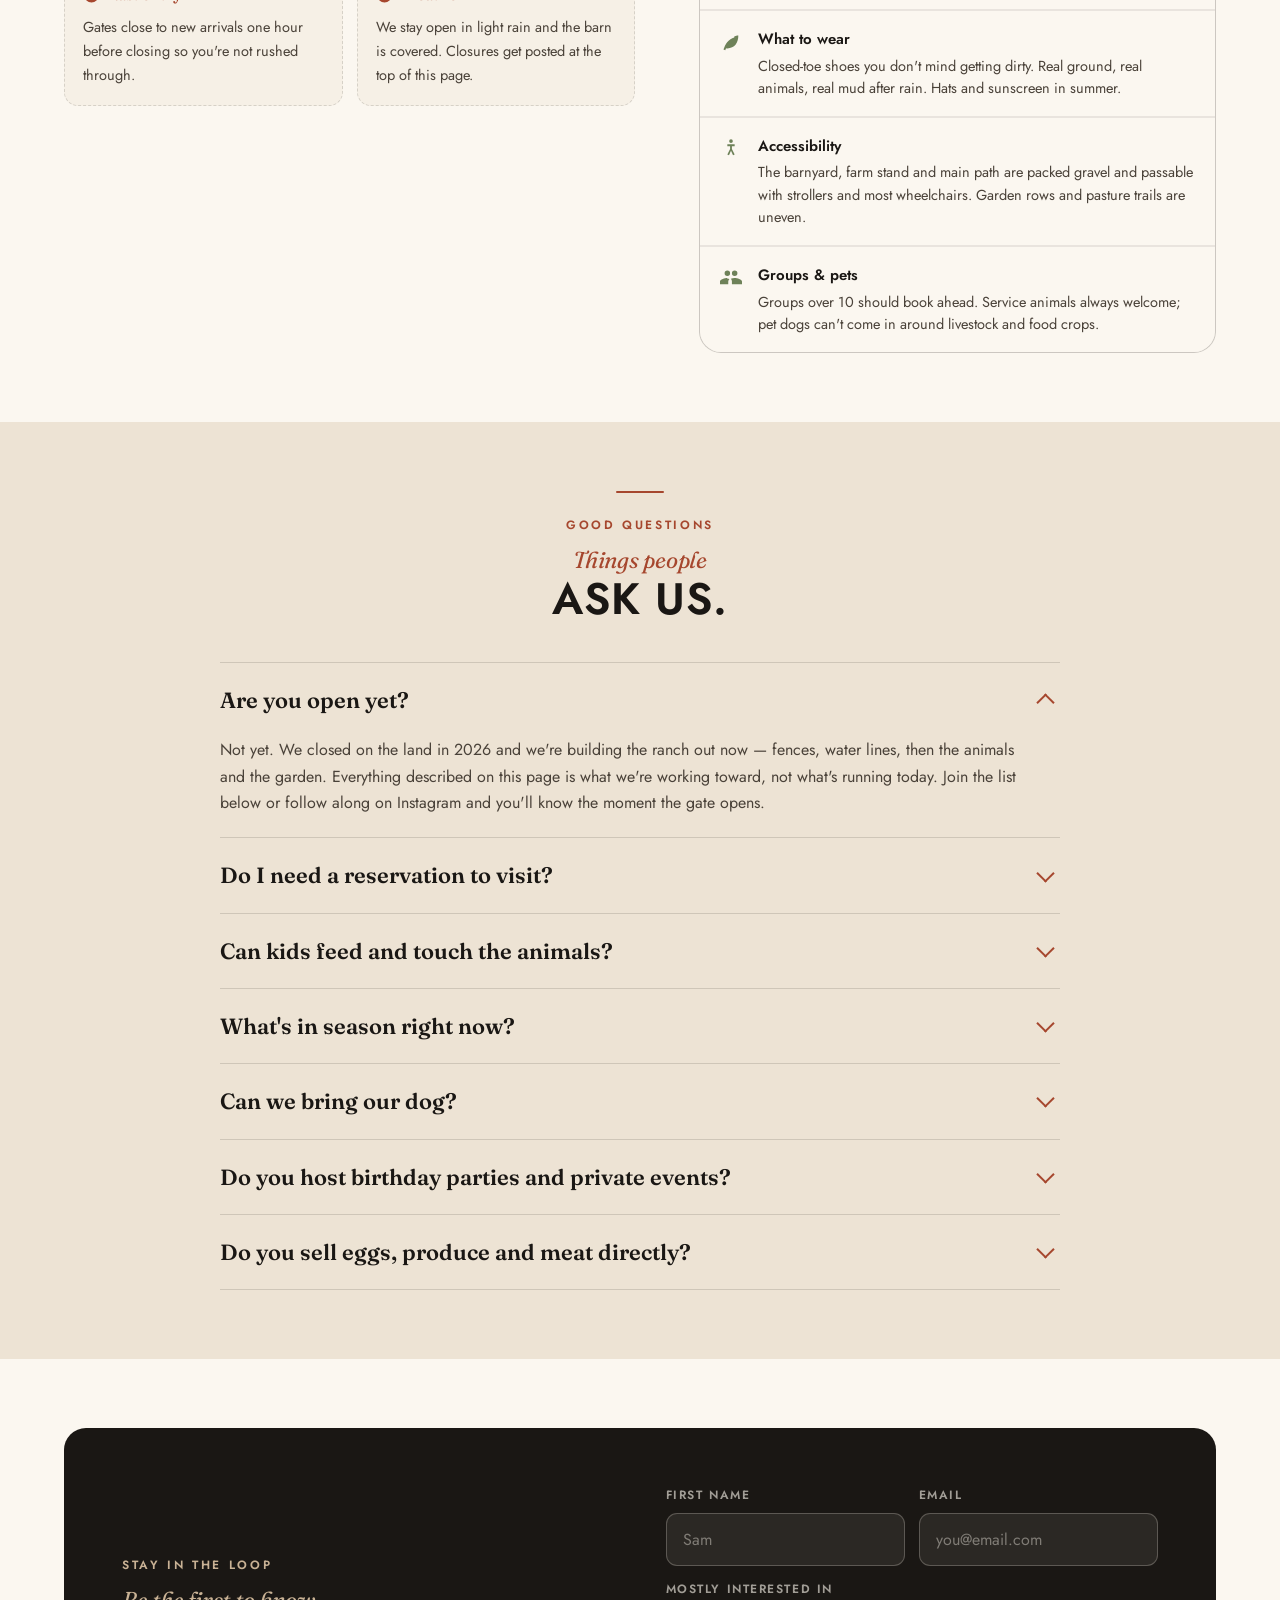
==== commit 38e3f7f5: "Version the CSS and JS links to bust stale caches Removing the SVG placeholders means a cached main." ====
--- a/index.html
+++ b/index.html
@@ -33,7 +33,10 @@
 <link rel="preconnect" href="https://fonts.googleapis.com">
 <link rel="preconnect" href="https://fonts.gstatic.com" crossorigin>
 <link href="https://fonts.googleapis.com/css2?family=Fraunces:ital,opsz,wght@0,9..144,400;0,9..144,600;1,9..144,400;1,9..144,600&family=Jost:wght@400;500;600&display=swap" rel="stylesheet">
-<link rel="stylesheet" href="assets/css/styles.css">
+<!-- ?v= is a cache buster. Browsers hold onto main.js, and a stale copy points
+     at image files that no longer exist, which breaks the animal roster for
+     anyone who visited before. Bump the date whenever you change either file. -->
+<link rel="stylesheet" href="assets/css/styles.css?v=20261127">
 
 <!-- TODO before launch: confirm NAP (name/address/phone) matches the real ranch listing. -->
 <script type="application/ld+json">
@@ -1093,6 +1096,6 @@
   <a class="s-visit" href="#plan">Follow the Build</a>
 </div>
 
-<script src="assets/js/main.js" defer></script>
+<script src="assets/js/main.js?v=20261127" defer></script>
 </body>
 </html>
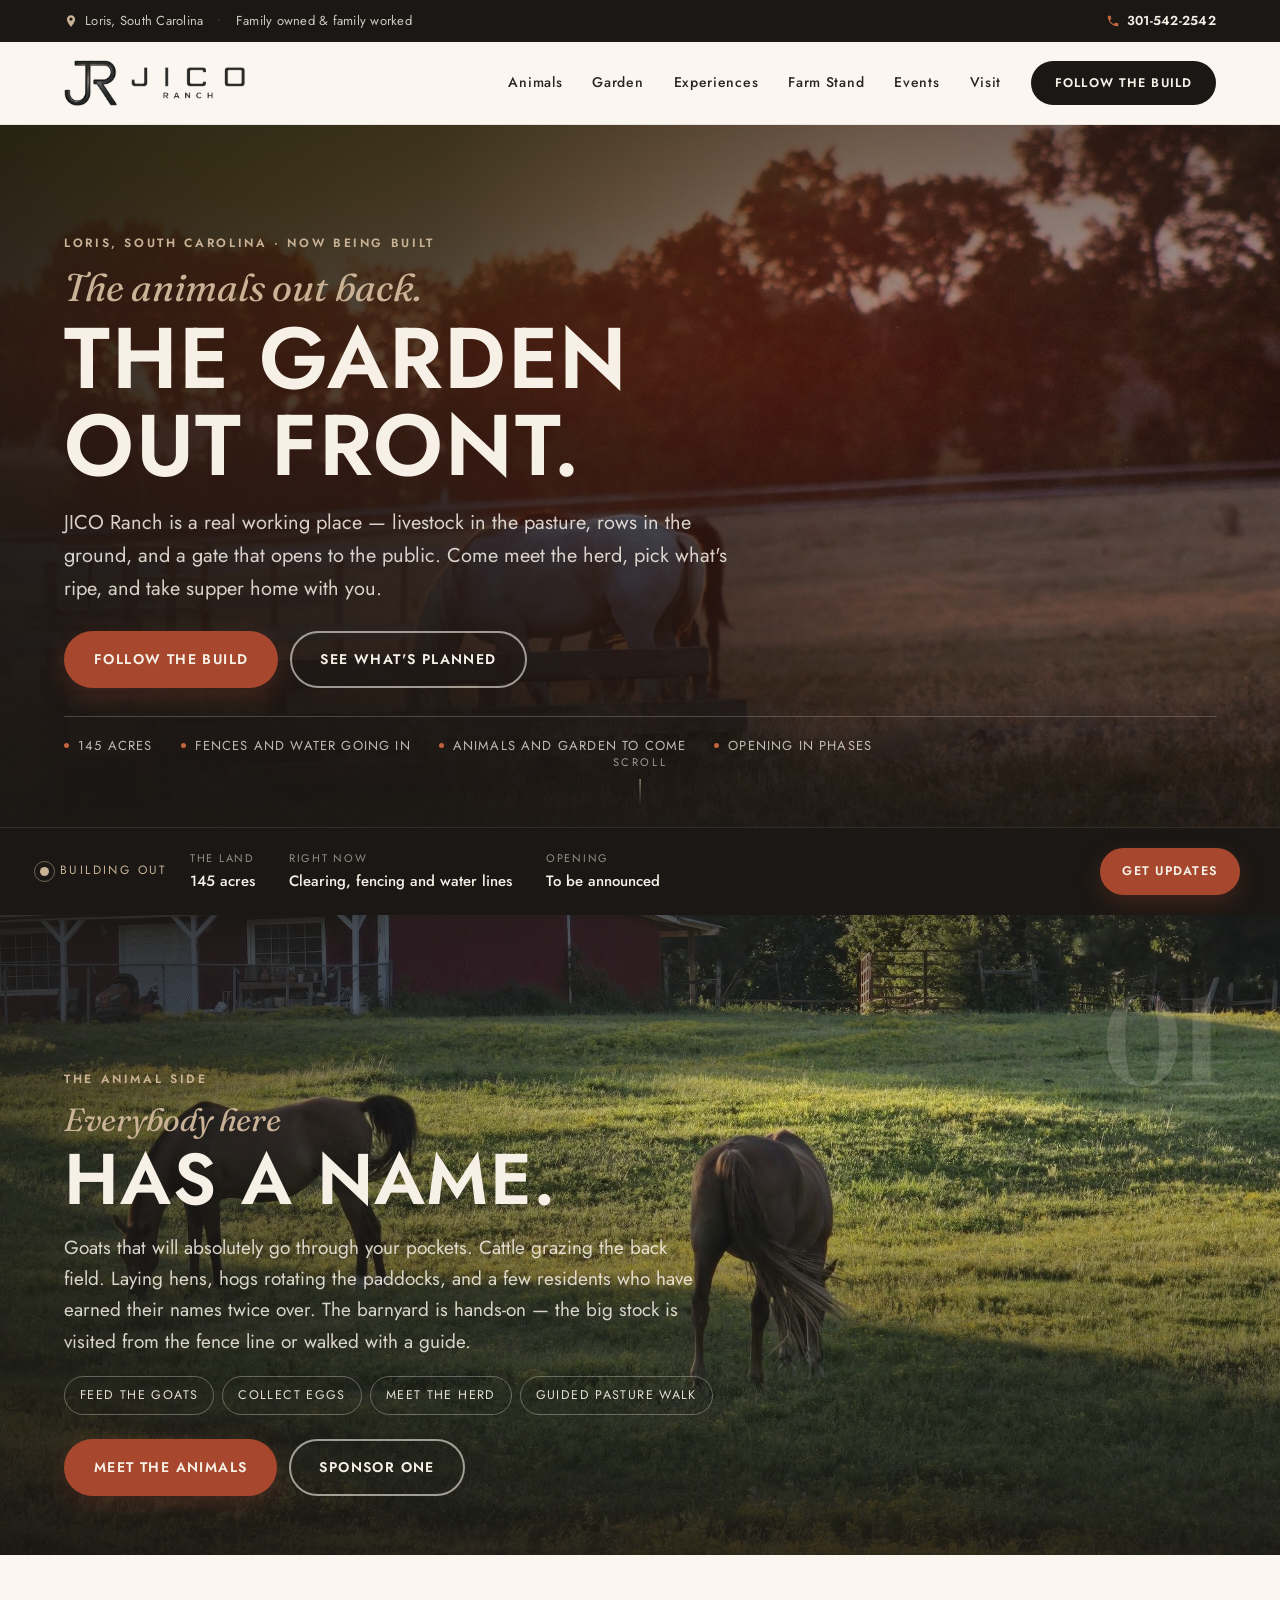
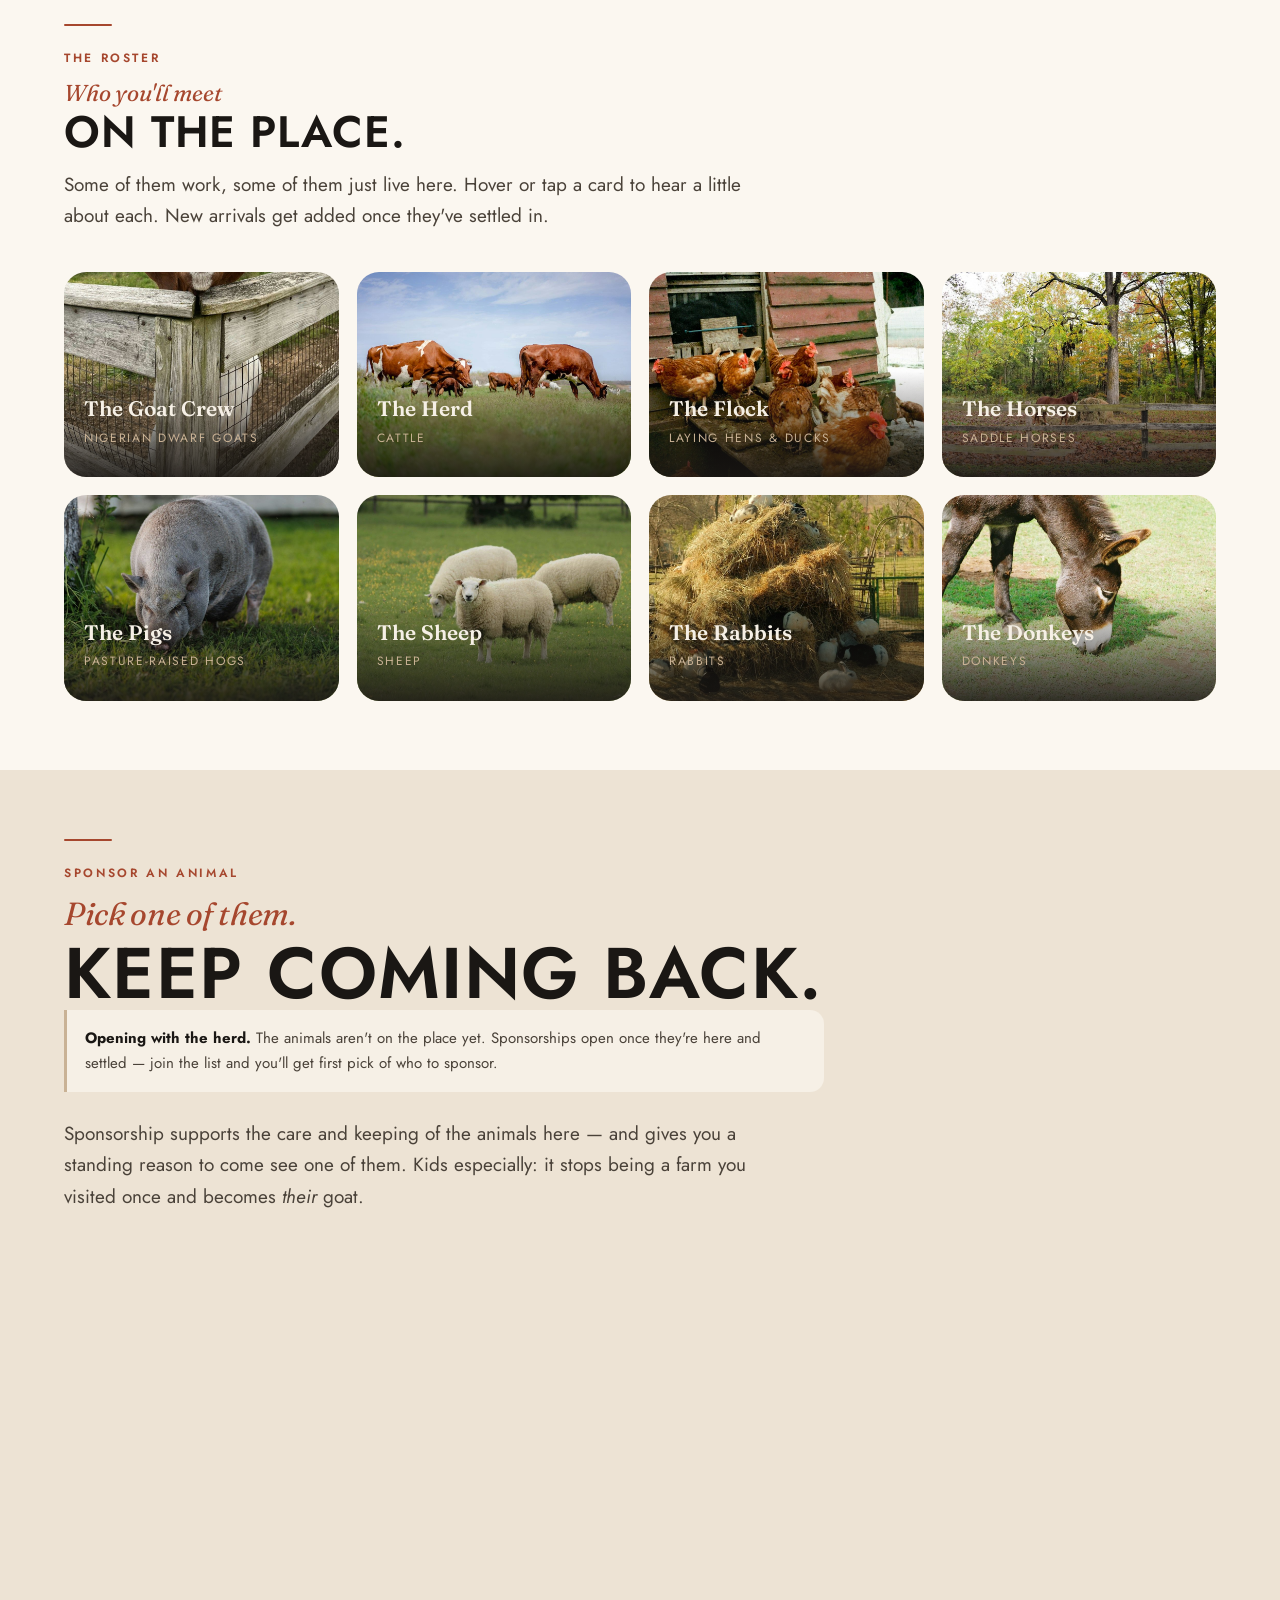
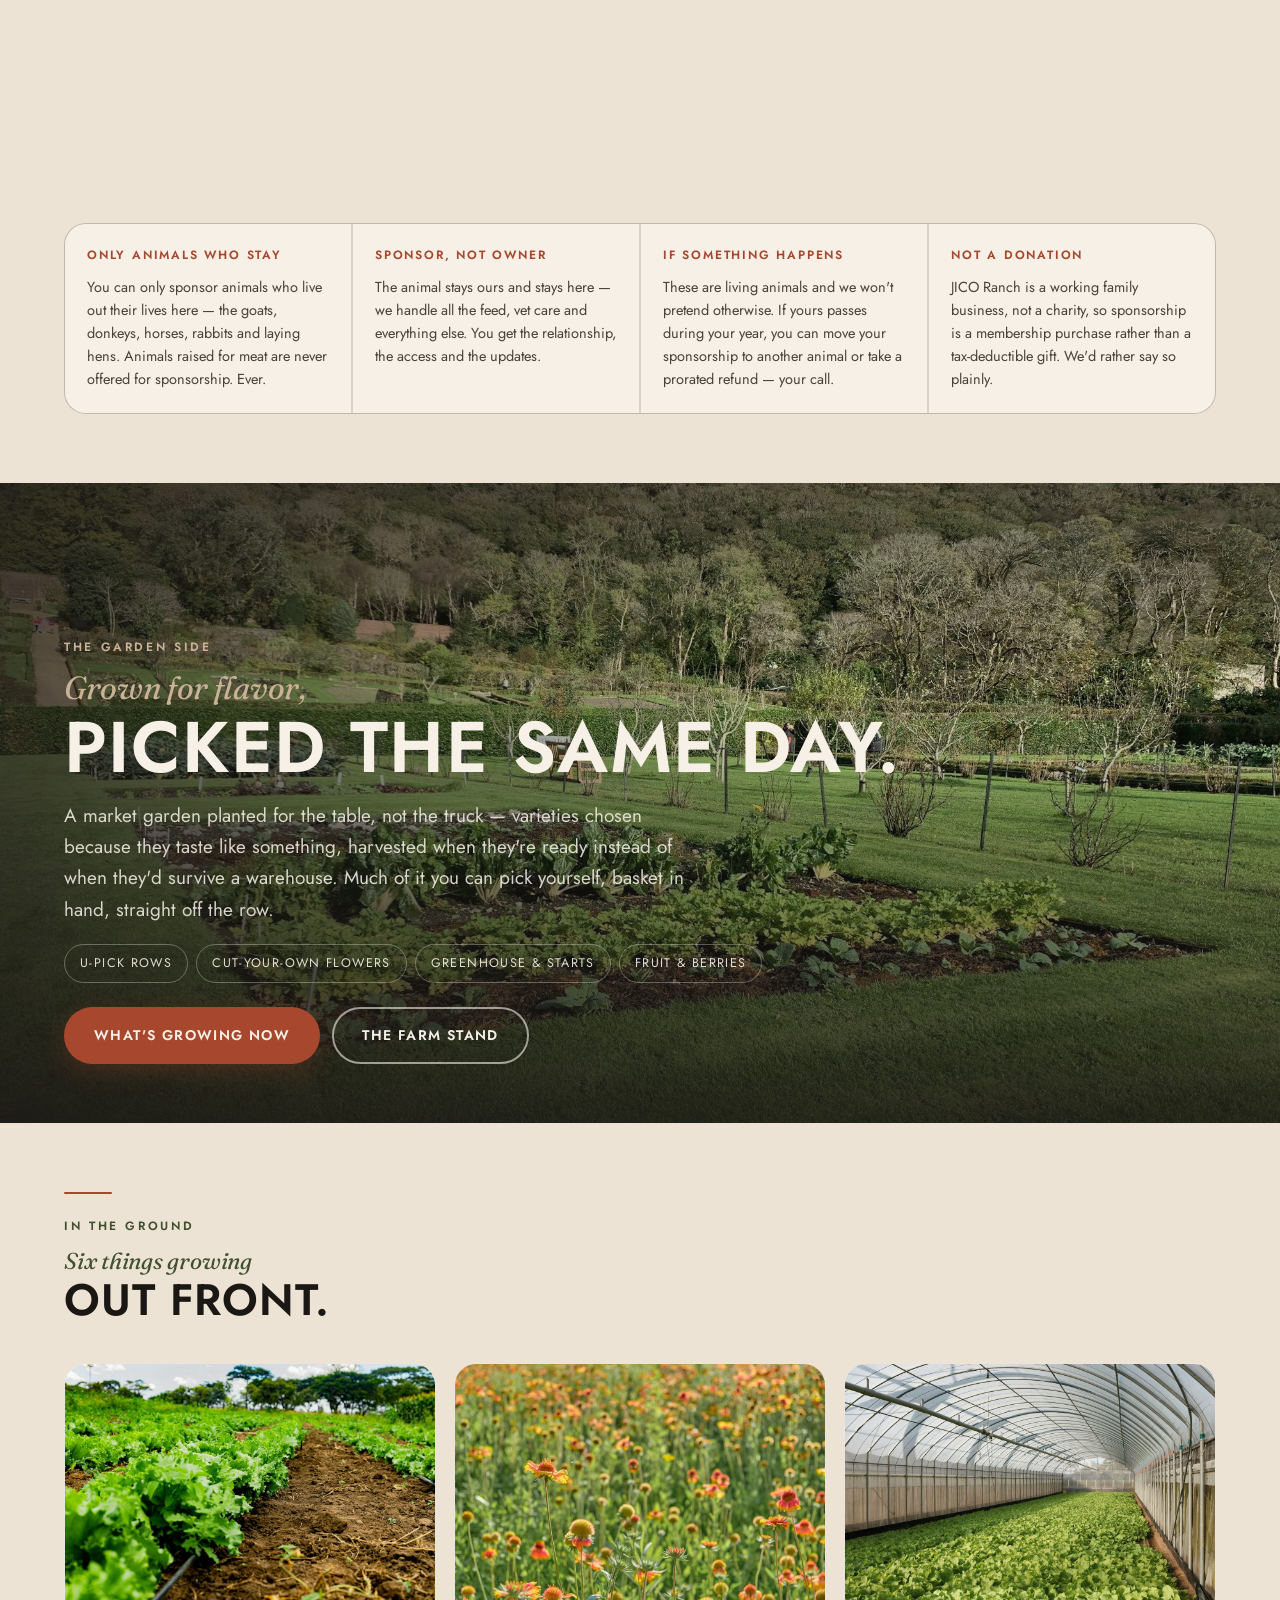
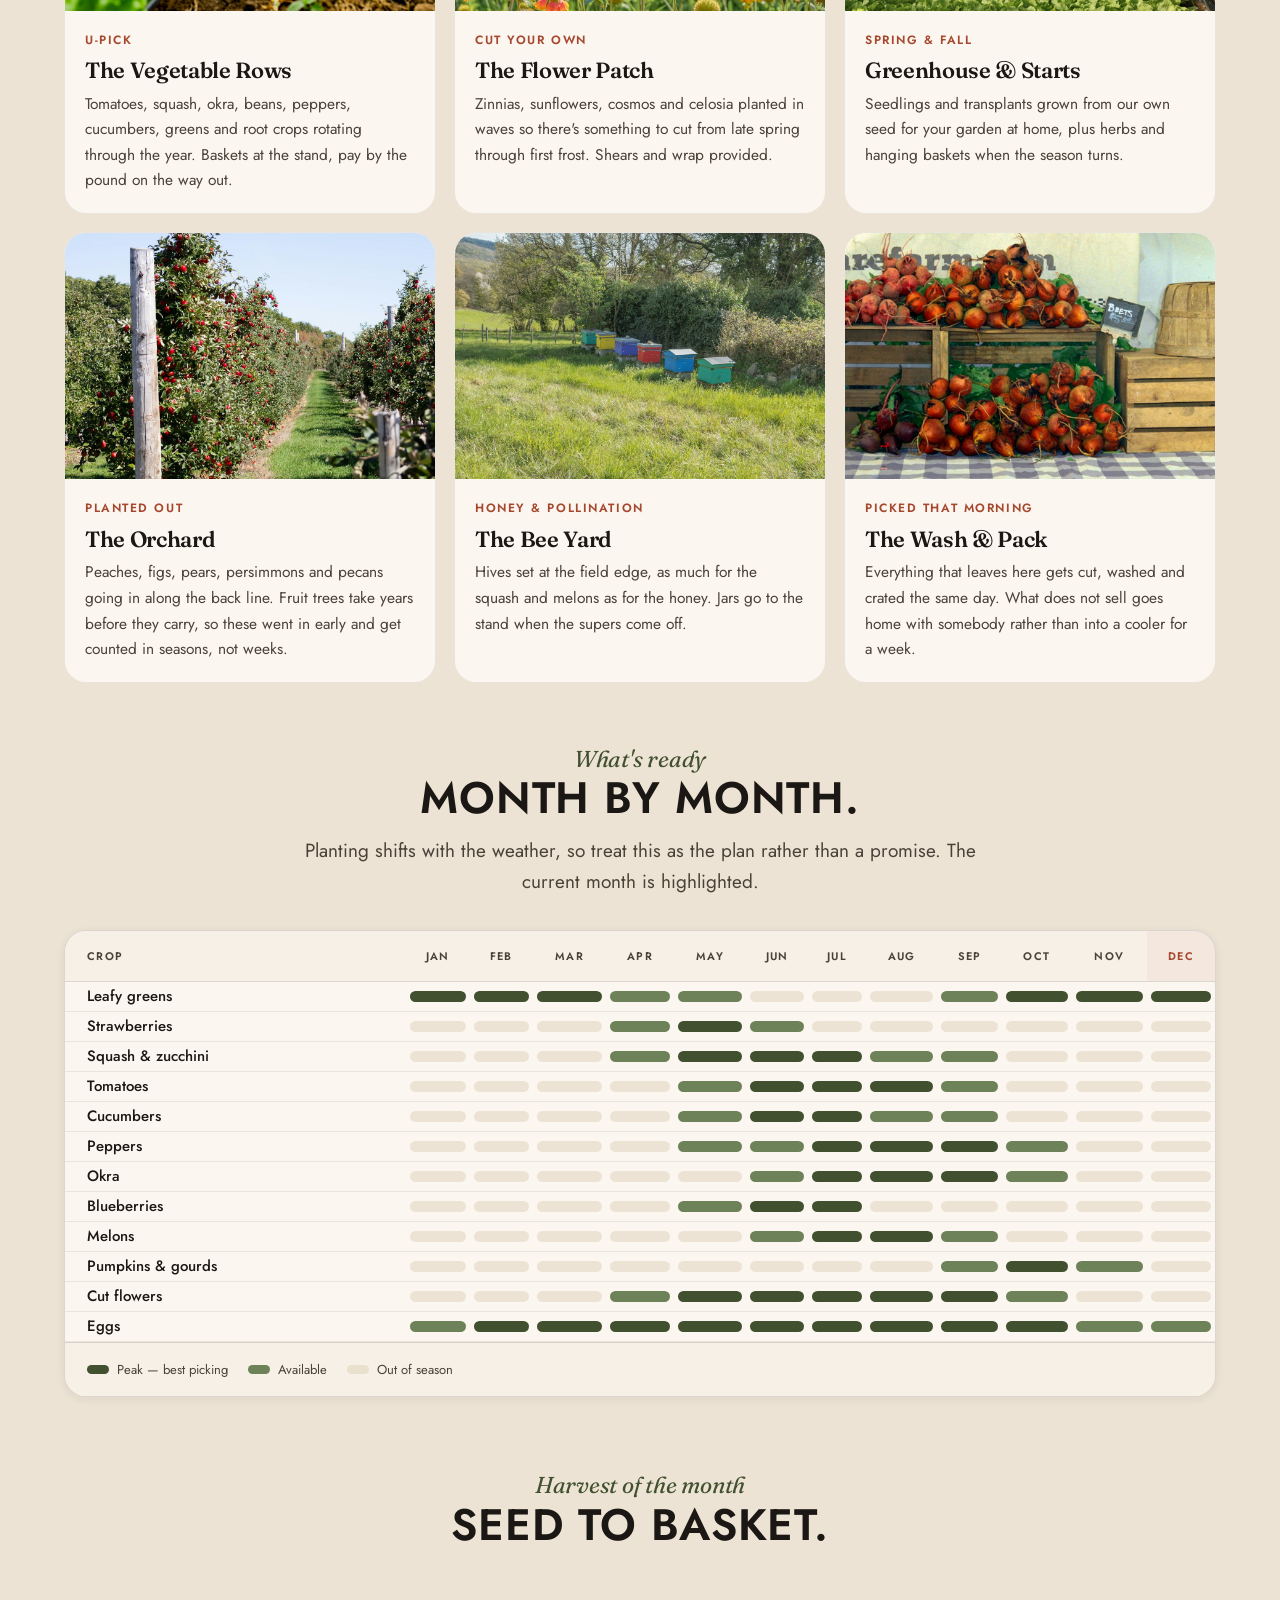
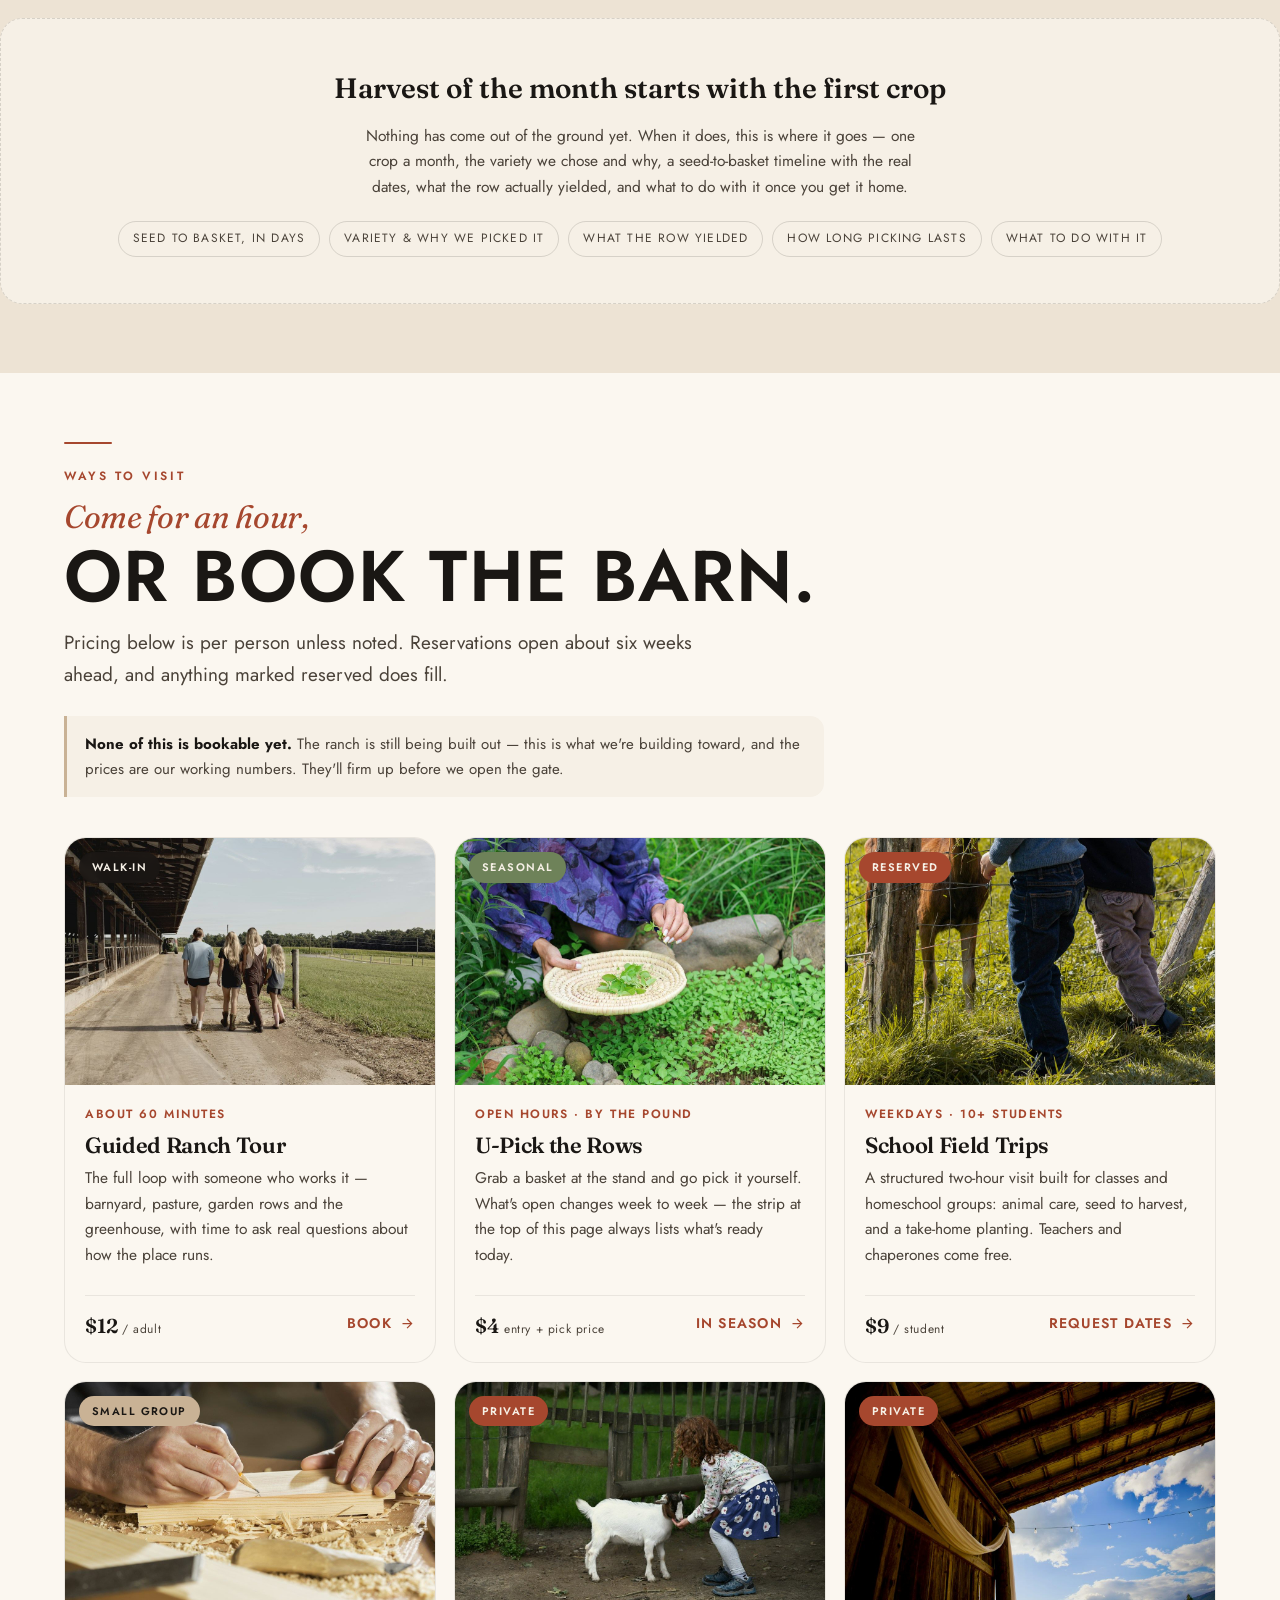
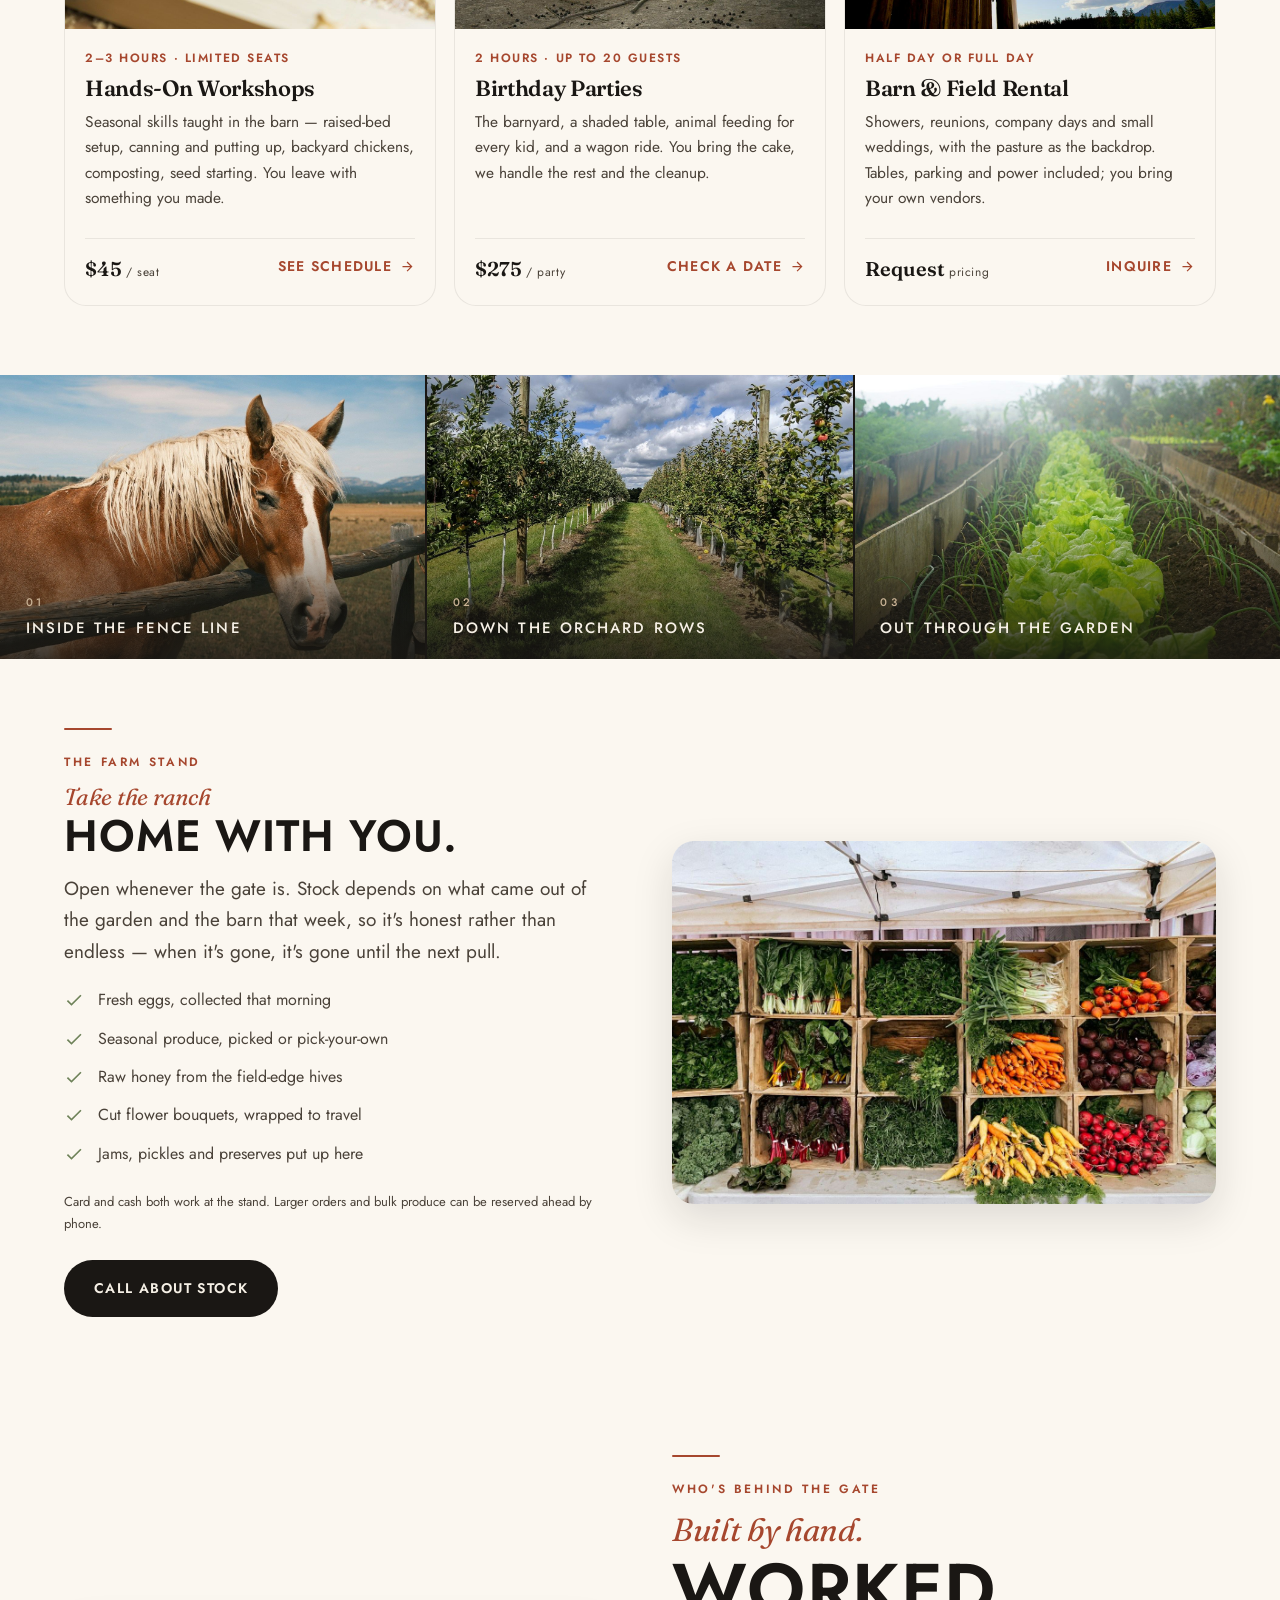
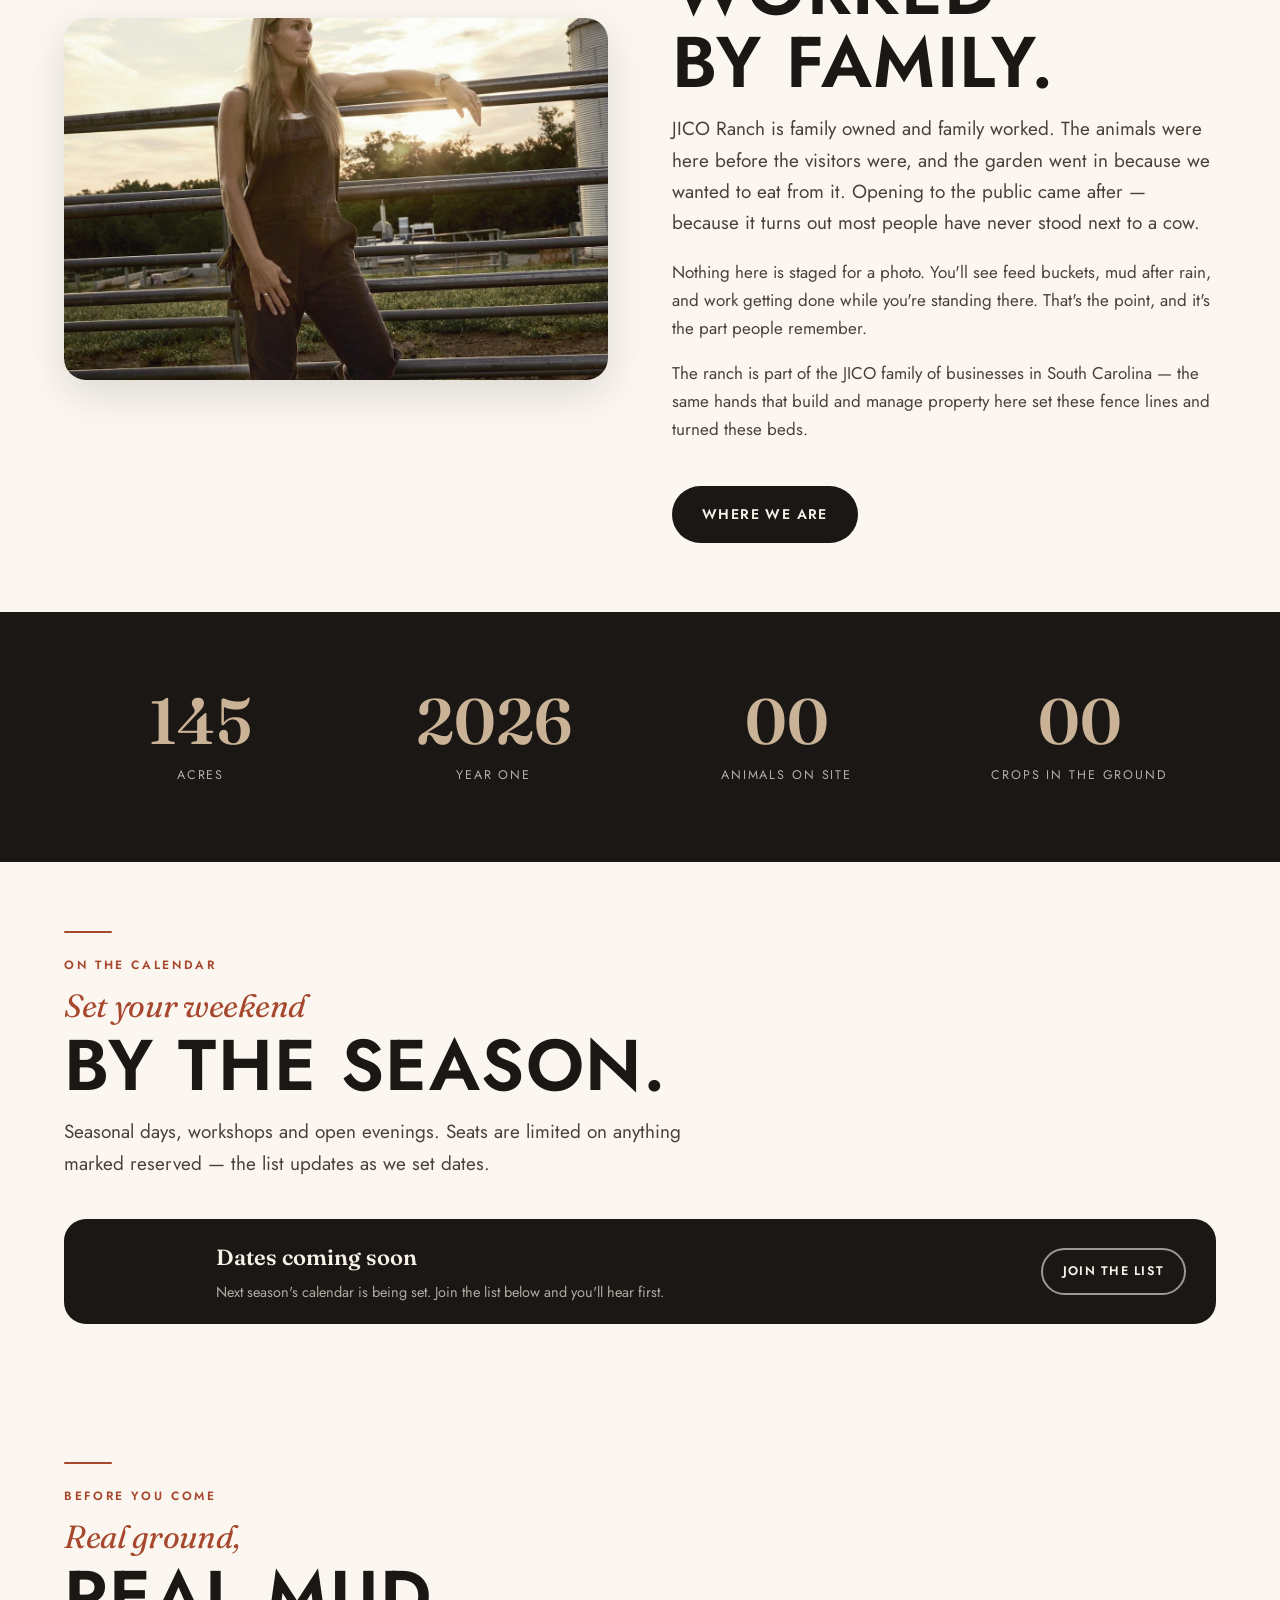
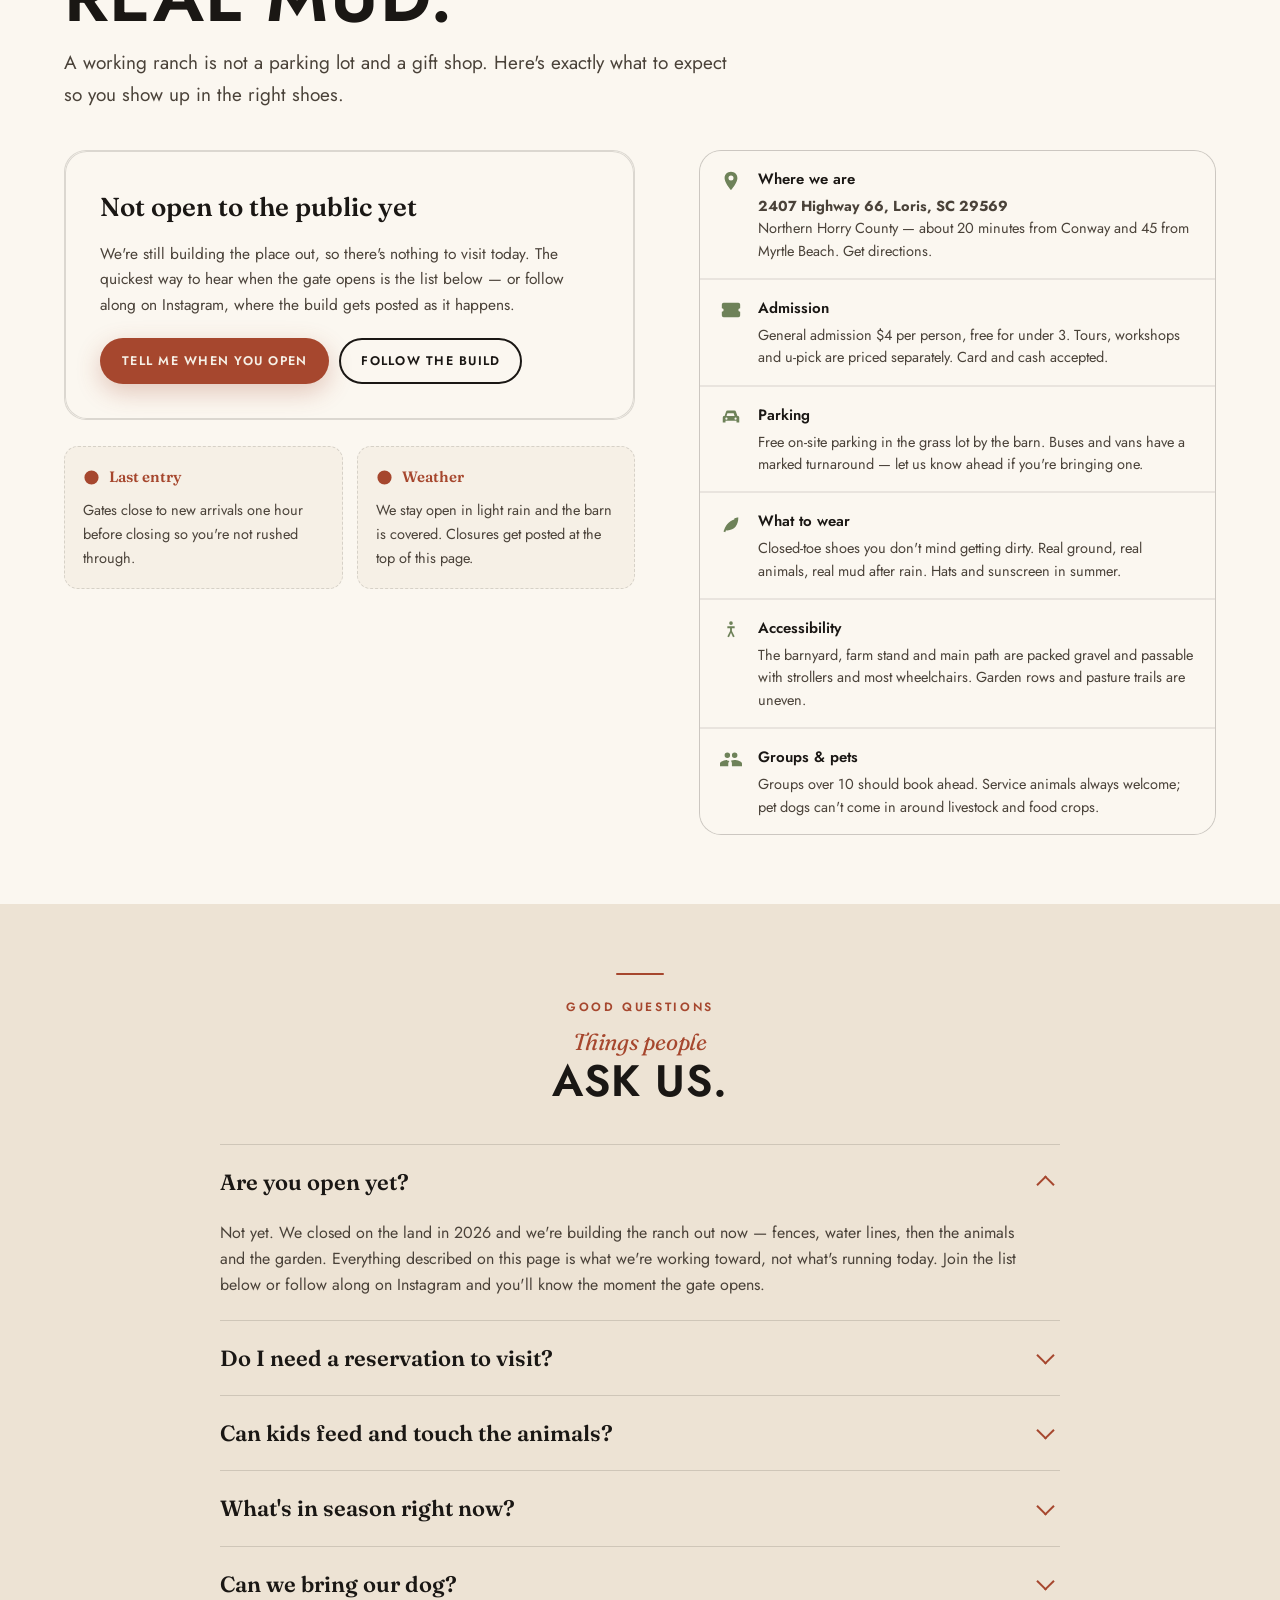
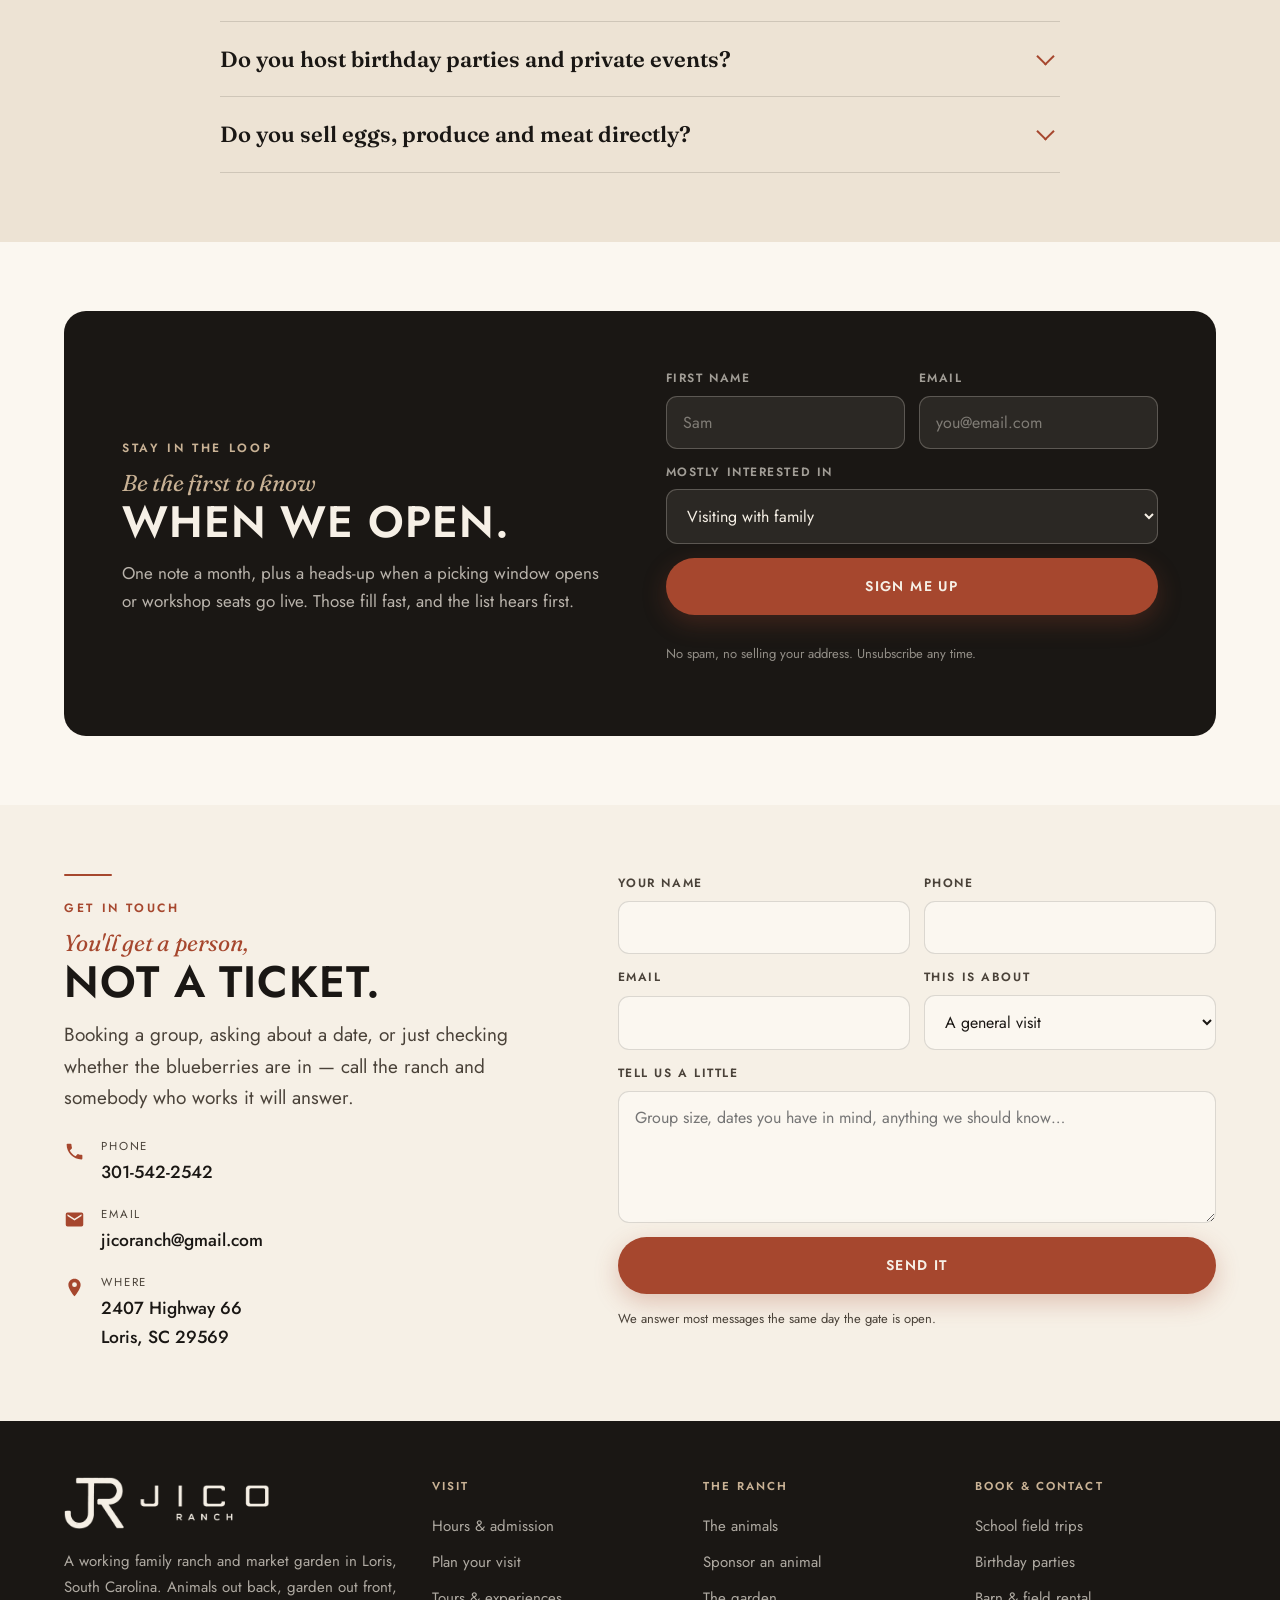
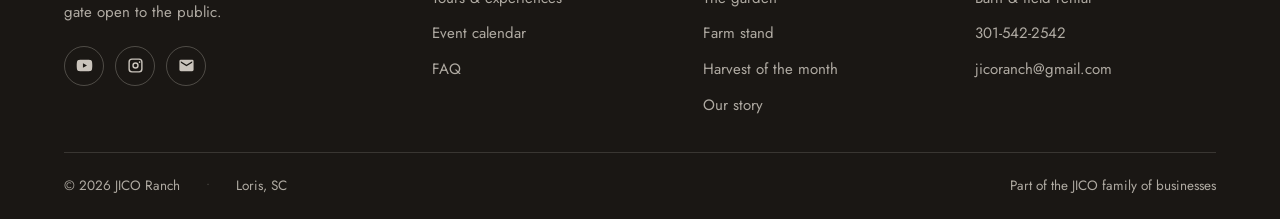
==== commit 15873739: "Shorten the page, add live weather, put the hero in motion Three sections off, roughly a third of th" ====
--- a/index.html
+++ b/index.html
@@ -36,7 +36,7 @@
 <!-- ?v= is a cache buster. Browsers hold onto main.js, and a stale copy points
      at image files that no longer exist, which breaks the animal roster for
      anyone who visited before. Bump the date whenever you change either file. -->
-<link rel="stylesheet" href="assets/css/styles.css?v=20261127">
+<link rel="stylesheet" href="assets/css/styles.css?v=20261128">
 
 <!-- TODO before launch: confirm NAP (name/address/phone) matches the real ranch listing. -->
 <script type="application/ld+json">
@@ -465,6 +465,29 @@
       </div>
     </div>
   </div>
+    <div class="section__head section__head--center reveal" style="margin-top:76px;margin-bottom:30px">
+      <h3 class="dual dual--sm dual--sage">
+        <span class="dual__lead">Harvest of the month</span>
+        <span class="dual__main">Seed to basket.</span>
+      </h3>
+    </div>
+    <!-- Renders from the JOURNAL array in assets/js/main.js: the newest entry
+         with kind:"Harvest". Until one exists the panel below stands in for it
+         and JS hides the panel the moment the first crop is added. -->
+    <div class="journal reveal" id="journalLatest"></div>
+    <!-- Shown until the first entry with kind:"Harvest" lands. JS hides it then. -->
+    <div class="harvest__soon reveal" id="harvestSoon" style="margin-top:40px" hidden>
+      <div class="t">Harvest of the month starts with the first crop</div>
+      <p>Nothing has come out of the ground yet. When it does, this is where it goes — one crop a month, the variety we chose and why, a seed-to-basket timeline with the real dates, what the row actually yielded, and what to do with it once you get it home.</p>
+      <ul>
+        <li>Seed to basket, in days</li>
+        <li>Variety &amp; why we picked it</li>
+        <li>What the row yielded</li>
+        <li>How long picking lasts</li>
+        <li>What to do with it</li>
+      </ul>
+    </div>
+
 </section>
 
 <!-- ============================ EXPERIENCES ============================ -->
@@ -581,60 +604,6 @@
         </div>
       </article>
     </div>
-  </div>
-</section>
-
-<!-- ============================ EVERYTHING ELSE (capability grid) ============================ -->
-<section class="section section--ink" id="more">
-  <div class="wrap">
-    <div class="section__head reveal">
-      <div class="eyebrow-rule"></div>
-      <span class="kicker">Everything else</span>
-      <h2 class="dual dual--light">
-        <span class="dual__lead">The rest of what</span>
-        <span class="dual__main">Comes off this land.</span>
-      </h2>
-      <p class="section__lead">Not everything here is a ticketed visit. Some of it is just what a working ranch produces — and most of it is available to the public.</p>
-    </div>
-
-    <!-- EDIT: prune this grid down to what JICO Ranch actually offers. -->
-    <div class="caps">
-      <div class="cap reveal">
-        <span class="cap__n">01</span>
-        <h3 class="cap__t">Farm Stand &amp; Produce</h3>
-        <p class="cap__d">Eggs, seasonal produce, raw honey, cut flowers and preserves, sold on site whenever the gate is open.</p>
-      </div>
-      <div class="cap reveal">
-        <span class="cap__n">02</span>
-        <h3 class="cap__t">Pasture-Raised Meat</h3>
-        <p class="cap__d">Whole, half and by the cut as animals finish. Reserved ahead by phone — supply is honest, not endless.</p>
-      </div>
-      <div class="cap reveal">
-        <span class="cap__n">03</span>
-        <h3 class="cap__t">Hay, Feed &amp; Compost</h3>
-        <p class="cap__d">Square bales in season and finished compost from our own animals, sold by the bag or by the truckload.</p>
-      </div>
-      <div class="cap reveal">
-        <span class="cap__n">04</span>
-        <h3 class="cap__t">Plant Starts &amp; Seedlings</h3>
-        <p class="cap__d">Vegetable, herb and flower starts grown in our greenhouse for people putting in a garden at home.</p>
-      </div>
-      <div class="cap reveal">
-        <span class="cap__n">05</span>
-        <h3 class="cap__t">Education &amp; Homeschool</h3>
-        <p class="cap__d">Standing programs for school groups, homeschool co-ops and scout troops, built around real chores.</p>
-      </div>
-      <div class="cap reveal">
-        <span class="cap__n">06</span>
-        <h3 class="cap__t">Animal Sponsorship</h3>
-        <p class="cap__d">Membership that supports the animals and gets your family through the gate all year. <a href="#sponsor" style="color:var(--tan);text-decoration:underline">See the tiers</a>.</p>
-      </div>
-      <div class="cap reveal">
-        <span class="cap__n">07</span>
-        <h3 class="cap__t">Photography Sessions</h3>
-        <p class="cap__d">Family, senior and engagement sessions booked by the hour in the barn, the rows or the pasture.</p>
-      </div>
-                      </div>
   </div>
 </section>
 
@@ -736,67 +705,6 @@
     </div>
     <!-- Renders from the EVENTS array in assets/js/main.js -->
     <div class="events reveal" id="eventList"></div>
-  </div>
-</section>
-
-<!-- ============================ FROM THE GROUND UP ============================
-     One entry a month. Right now it's a build journal; once there are crops,
-     set an entry's `kind` to "Harvest" in the JOURNAL array (top of main.js)
-     and the label on the page switches to "Harvest of the month".
-     Newest entry goes FIRST in the array.
-============================================================================= -->
-<section class="section" id="journal">
-  <div class="wrap">
-    <div class="section__head reveal">
-      <div class="eyebrow-rule"></div>
-      <span class="kicker">One a month</span>
-      <h2 class="dual">
-        <span class="dual__lead">Watch it happen.</span>
-        <span class="dual__main">From the ground up.</span>
-      </h2>
-      <p class="section__lead">One entry a month. Right now it's the build — what went in, what's next. Once the garden is producing it turns into the harvest of the month: what's ready, how we grew it, and exactly how long it took from seed to basket.</p>
-    </div>
-
-    <div class="journal reveal" id="journalLatest"></div>
-    <div class="journal__past reveal" id="journalPast"></div>
-
-    <!-- Shown until the first entry with kind:"Harvest" lands. JS hides it then. -->
-    <div class="harvest__soon reveal" id="harvestSoon" style="margin-top:40px" hidden>
-      <div class="t">Harvest of the month starts with the first crop</div>
-      <p>Nothing has come out of the ground yet. When it does, this is where it goes — one crop a month, the variety we chose and why, a seed-to-basket timeline with the real dates, what the row actually yielded, and what to do with it once you get it home.</p>
-      <ul>
-        <li>Seed to basket, in days</li>
-        <li>Variety &amp; why we picked it</li>
-        <li>What the row yielded</li>
-        <li>How long picking lasts</li>
-        <li>What to do with it</li>
-      </ul>
-    </div>
-  </div>
-</section>
-
-<!-- ============================ GALLERY ============================ -->
-<section class="section section--tint" id="gallery">
-  <div class="wrap">
-    <div class="section__head section__head--center reveal">
-      <div class="eyebrow-rule"></div>
-      <span class="kicker">Around the place</span>
-      <h2 class="dual dual--sm">
-        <span class="dual__lead">No stock photos.</span>
-        <span class="dual__main">Just the ranch.</span>
-      </h2>
-      <p class="section__lead" style="margin-inline:auto">Real photos go in here as we take them — animals, rows, the barn, and the people who show up.</p>
-    </div>
-    <div class="gallery reveal">
-      <a href="#gallery"><img src="assets/img/gallery-1.jpg" alt="A horse behind the pasture fence at golden hour" loading="lazy"></a>
-      <a href="#gallery"><img src="assets/img/gallery-2.jpg" alt="Dappled light down a row of orchard trees" loading="lazy"></a>
-      <a href="#gallery"><img src="assets/img/gallery-3.jpg" alt="Rows of leafy greens in the garden" loading="lazy"></a>
-      <a href="#gallery"><img src="assets/img/gallery-4.jpg" alt="The barn under an open sky" loading="lazy"></a>
-      <a href="#gallery"><img src="assets/img/gallery-5.jpg" alt="Seedlings coming on in the greenhouse" loading="lazy"></a>
-      <a href="#gallery"><img src="assets/img/gallery-6.jpg" alt="A field of mixed cutting flowers" loading="lazy"></a>
-      <a href="#gallery"><img src="assets/img/gallery-7.jpg" alt="The fence line and the trees along the drive" loading="lazy"></a>
-      <a href="#gallery"><img src="assets/img/gallery-8.jpg" alt="Beehives at the edge of the field" loading="lazy"></a>
-                            </div>
   </div>
 </section>
 
@@ -1059,9 +967,8 @@
           <li><a href="#animals">The animals</a></li>
           <li><a href="#sponsor">Sponsor an animal</a></li>
           <li><a href="#garden">The garden</a></li>
-          <li><a href="#more">Everything else</a></li>
           <li><a href="#store">Farm stand</a></li>
-          <li><a href="#journal">From the ground up</a></li>
+          <li><a href="#growing">Harvest of the month</a></li>
           <li><a href="#about">Our story</a></li>
         </ul>
       </div>
@@ -1096,6 +1003,6 @@
   <a class="s-visit" href="#plan">Follow the Build</a>
 </div>
 
-<script src="assets/js/main.js?v=20261127" defer></script>
+<script src="assets/js/main.js?v=20261128" defer></script>
 </body>
 </html>
--- a/assets/css/styles.css
+++ b/assets/css/styles.css
@@ -221,11 +221,24 @@
   opacity:0;transition:opacity 1.6s ease;
 }
 .hero__montage video.is-live{opacity:1}
+/* The hero cycles through photos of very different brightness -- a dark
+   golden-hour pasture, then bright green garden rows. The scrim therefore has
+   to hold the headline on the lightest frame, not the average one, so there is
+   a left-weighted wash under the text column on top of the vertical gradient.
+   Tuned against the brightest still in HERO_STILLS. */
 .hero__scrim{
   position:absolute;inset:0;
   background:
-    linear-gradient(180deg,rgba(26,23,20,.62) 0%,rgba(26,23,20,.18) 34%,rgba(26,23,20,.80) 100%),
-    radial-gradient(120% 80% at 20% 100%,rgba(26,23,20,.55),transparent 62%);
+    linear-gradient(90deg,rgba(26,23,20,.86) 0%,rgba(26,23,20,.66) 34%,rgba(26,23,20,.14) 68%,transparent 100%),
+    linear-gradient(180deg,rgba(26,23,20,.58) 0%,rgba(26,23,20,.20) 34%,rgba(26,23,20,.82) 100%),
+    radial-gradient(120% 80% at 20% 100%,rgba(26,23,20,.52),transparent 62%);
+}
+@media(max-width:780px){
+  /* No room for a text column on a phone: wash the whole frame instead. */
+  .hero__scrim{
+    background:
+      linear-gradient(180deg,rgba(26,23,20,.70) 0%,rgba(26,23,20,.52) 40%,rgba(26,23,20,.88) 100%);
+  }
 }
 .hero__in{position:relative;z-index:2;padding-block:clamp(40px,5.5vw,72px);color:var(--bone)}
 .hero__title{
@@ -970,3 +983,54 @@
   .ribbon{grid-template-columns:1fr}
   .ribbon__item{aspect-ratio:16/10}
 }
+
+/* ---- weather in the today strip ---------------------------------------
+   Sits as one more today__item. The icon is sized in ems so it tracks the
+   value text rather than needing its own breakpoint. */
+.today__item--wx .today__val{display:flex;align-items:center;gap:7px;flex-wrap:wrap}
+.wx__icon{width:1.15em;height:1.15em;flex:none;opacity:.85}
+.wx__t{font-variant-numeric:tabular-nums}
+.wx__s{opacity:.78}
+.wx__hl{
+  font-size:.82em;
+  opacity:.6;
+  font-variant-numeric:tabular-nums;
+  white-space:nowrap;
+}
+
+/* ---- hero montage: crossfading stills ---------------------------------
+   The <img>s stack on the .hero__bg photo and fade between each other. The
+   slow scale is what keeps a still photo from reading as a dead screenshot;
+   it is deliberately small (1 -> 1.08 over 9s) because anything faster reads
+   as a slideshow effect rather than as the camera breathing. */
+.hero__montage img{
+  position:absolute;
+  inset:0;
+  width:100%;
+  height:100%;
+  object-fit:cover;
+  opacity:0;
+  transition:opacity 1.6s var(--ease);
+  will-change:opacity,transform;
+}
+.hero__montage img.is-live{
+  opacity:1;
+  animation:heroDrift 9s linear forwards;
+}
+.hero__montage img.is-alt.is-live{animation-name:heroDriftAlt}
+@keyframes heroDrift{
+  from{transform:scale(1.005) translate3d(0,0,0)}
+  to  {transform:scale(1.075) translate3d(-1.2%,-0.8%,0)}
+}
+@keyframes heroDriftAlt{
+  from{transform:scale(1.075) translate3d(1.2%,0.6%,0)}
+  to  {transform:scale(1.005) translate3d(0,0,0)}
+}
+@media (prefers-reduced-motion:reduce){
+  .hero__montage img{display:none}
+}
+@media(max-width:700px){
+  /* The strip scrolls sideways on a phone and the high/low is the first thing
+     to fall off the edge. Temperature and sky are the part people want. */
+  .wx__hl{display:none}
+}
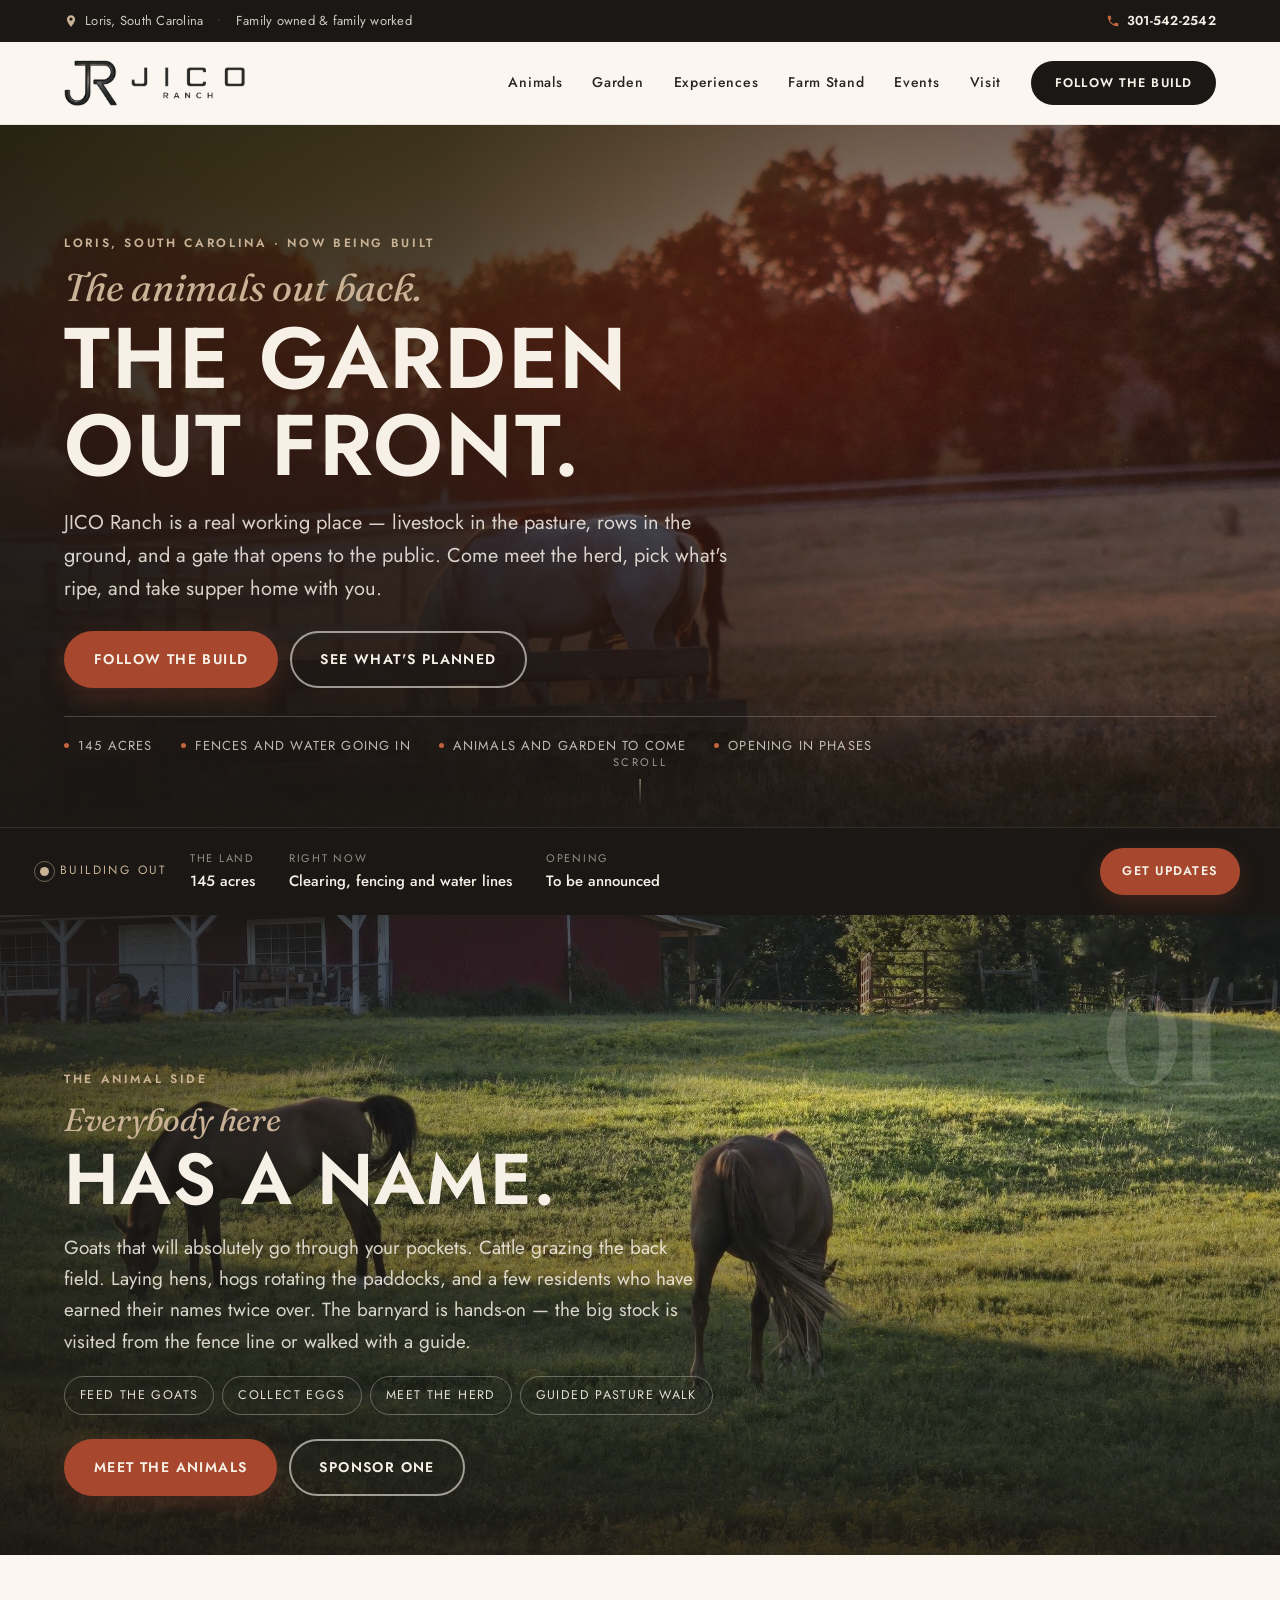
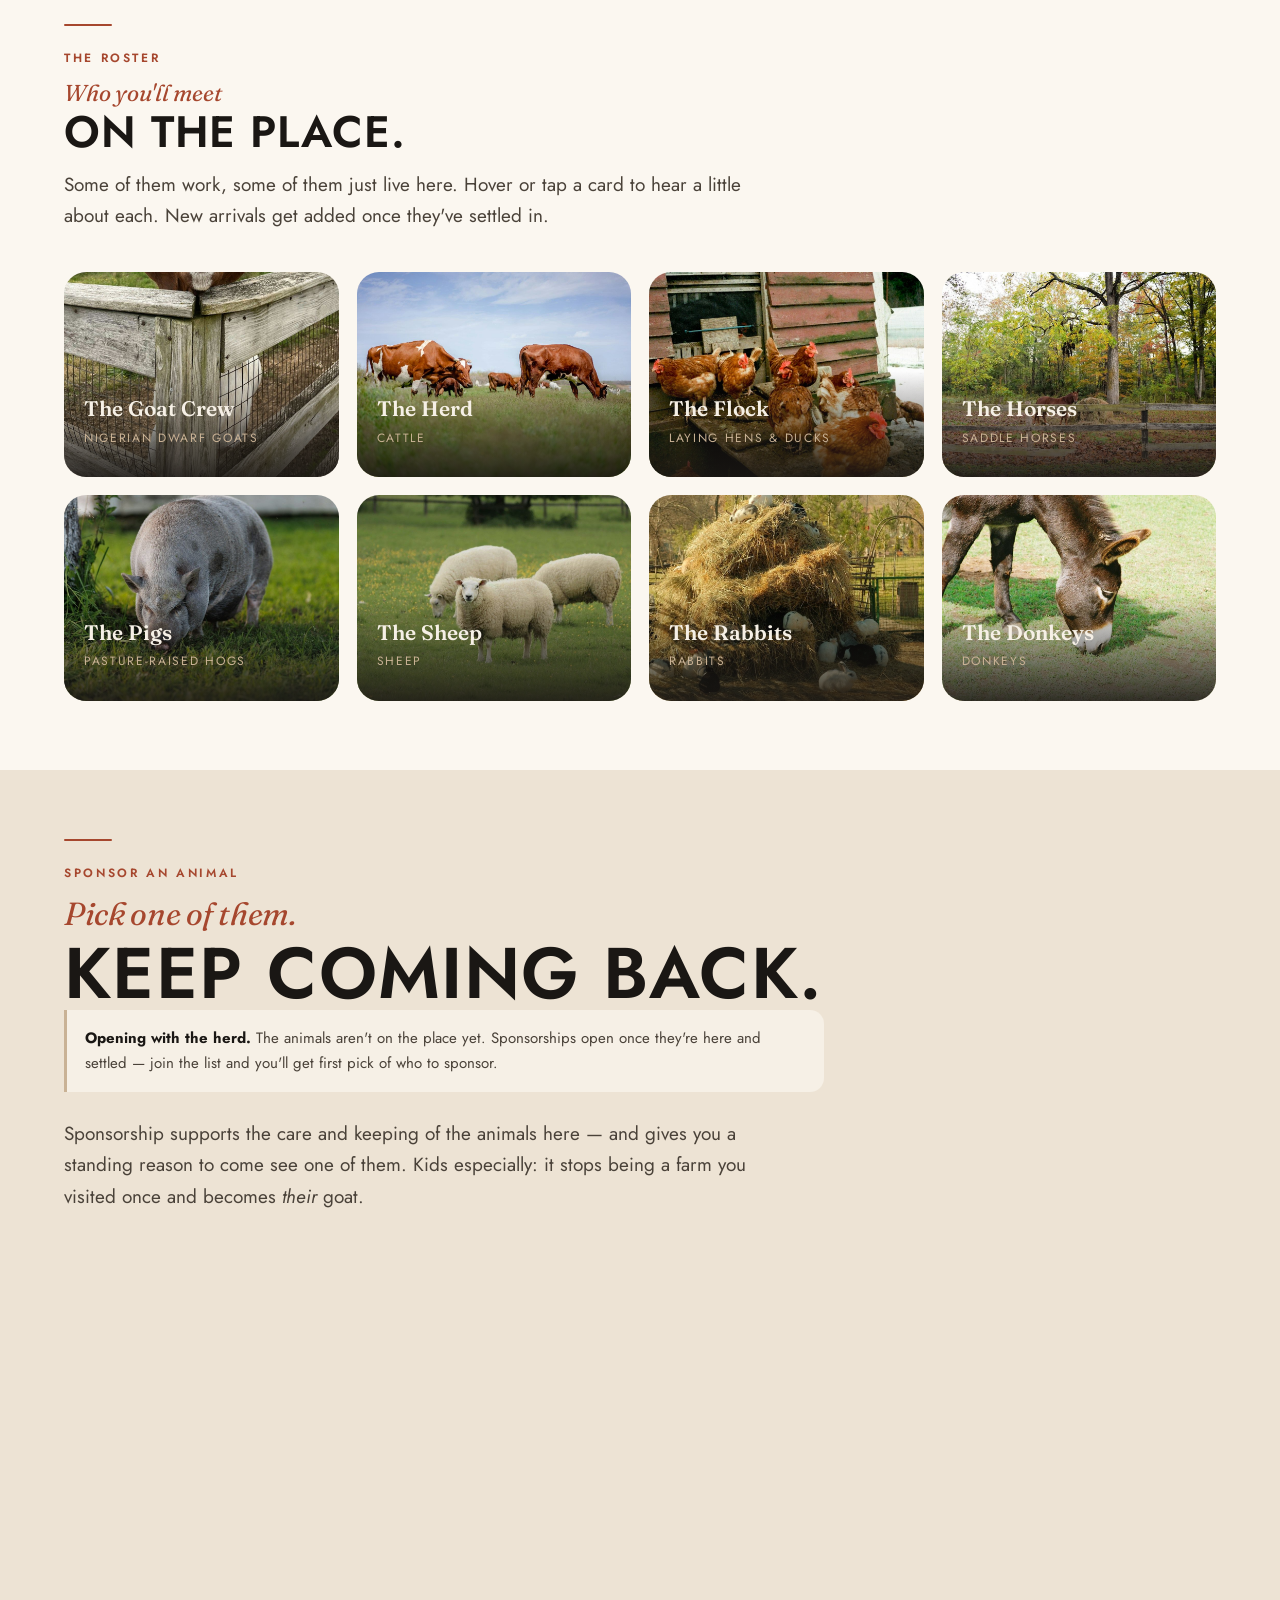
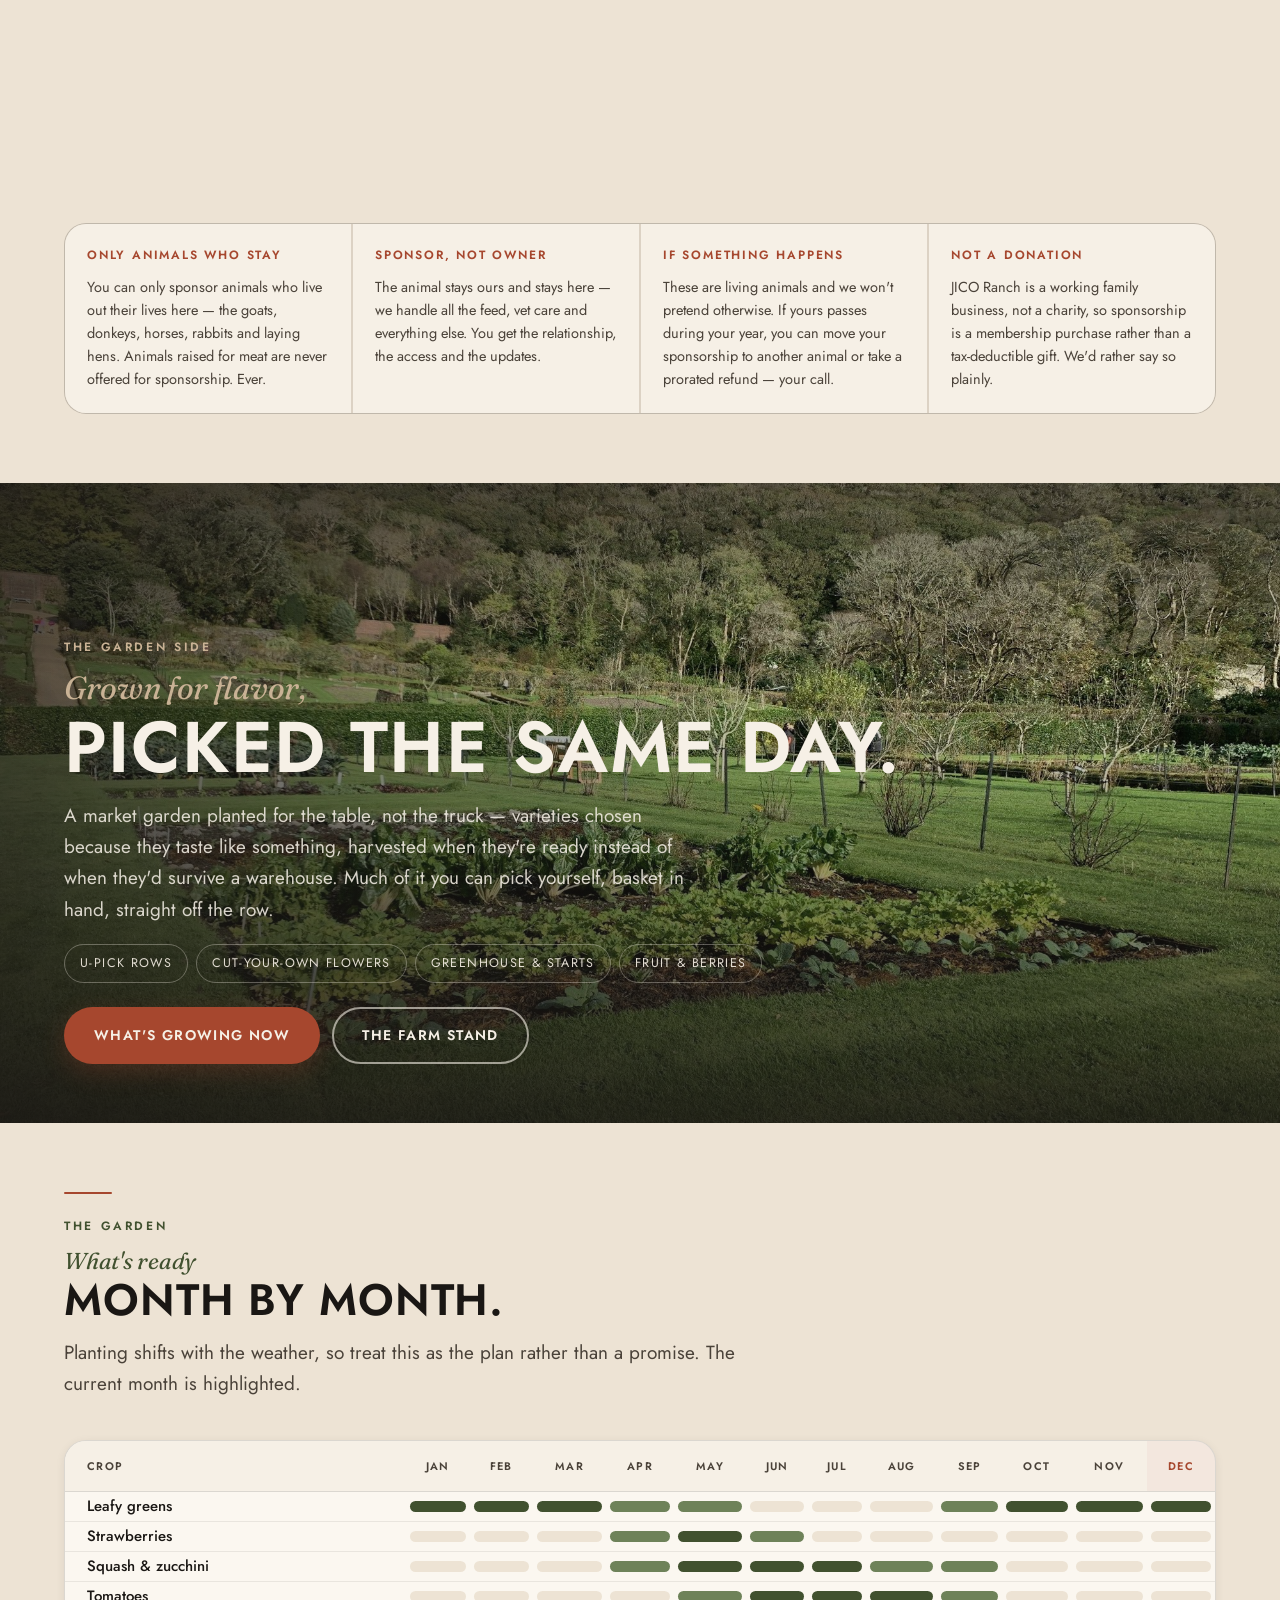
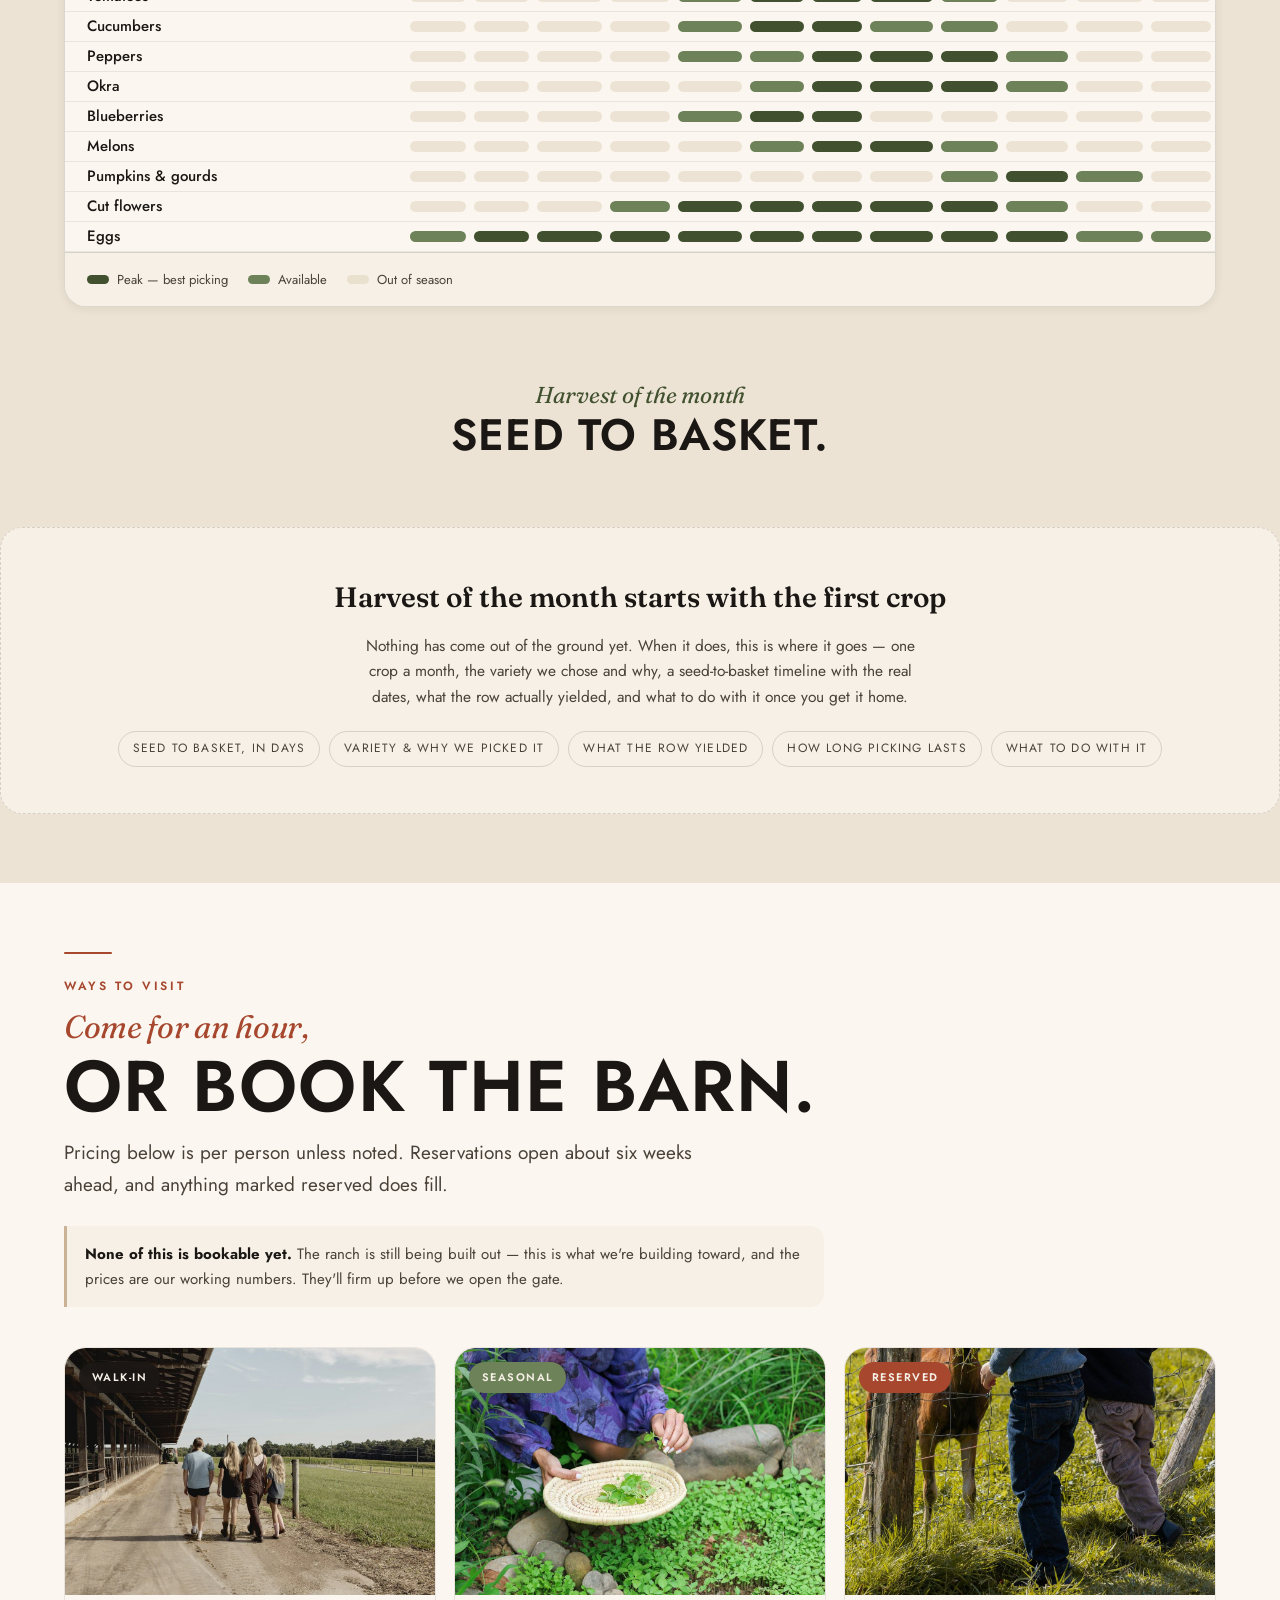
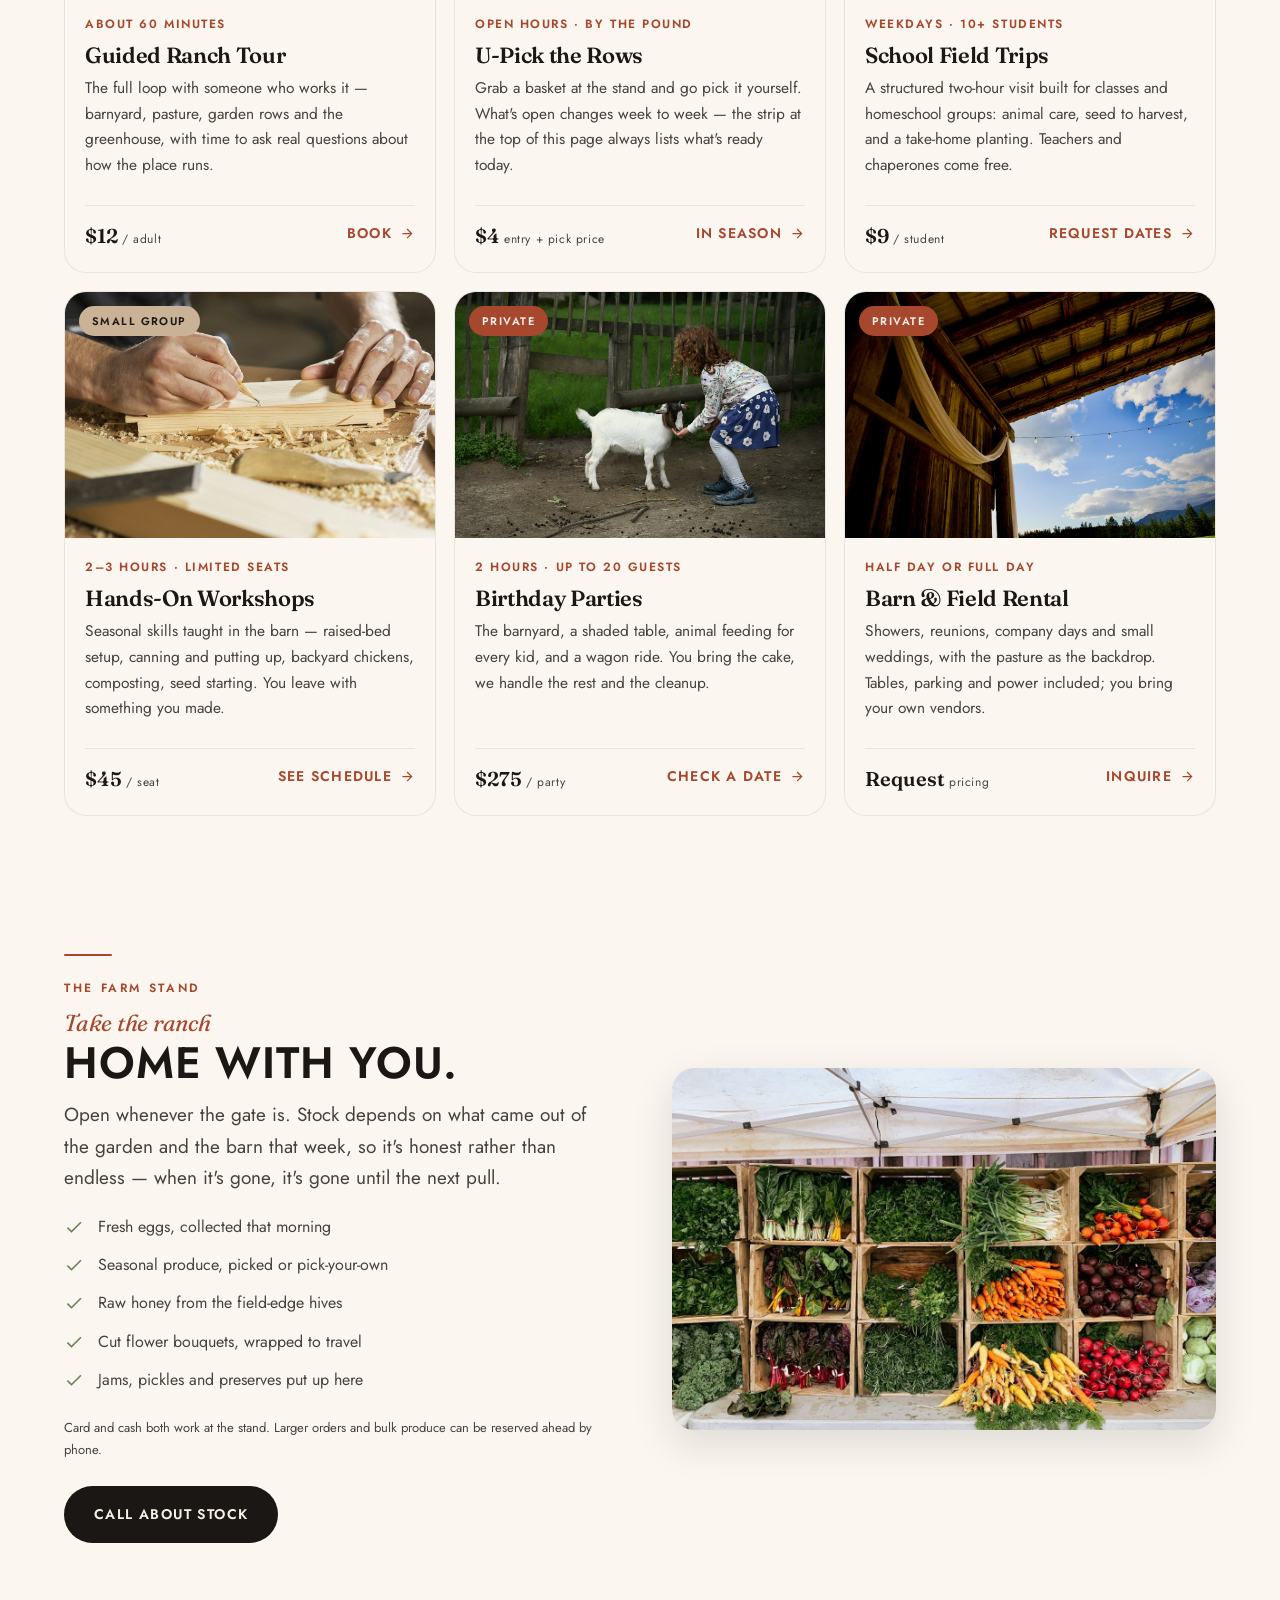
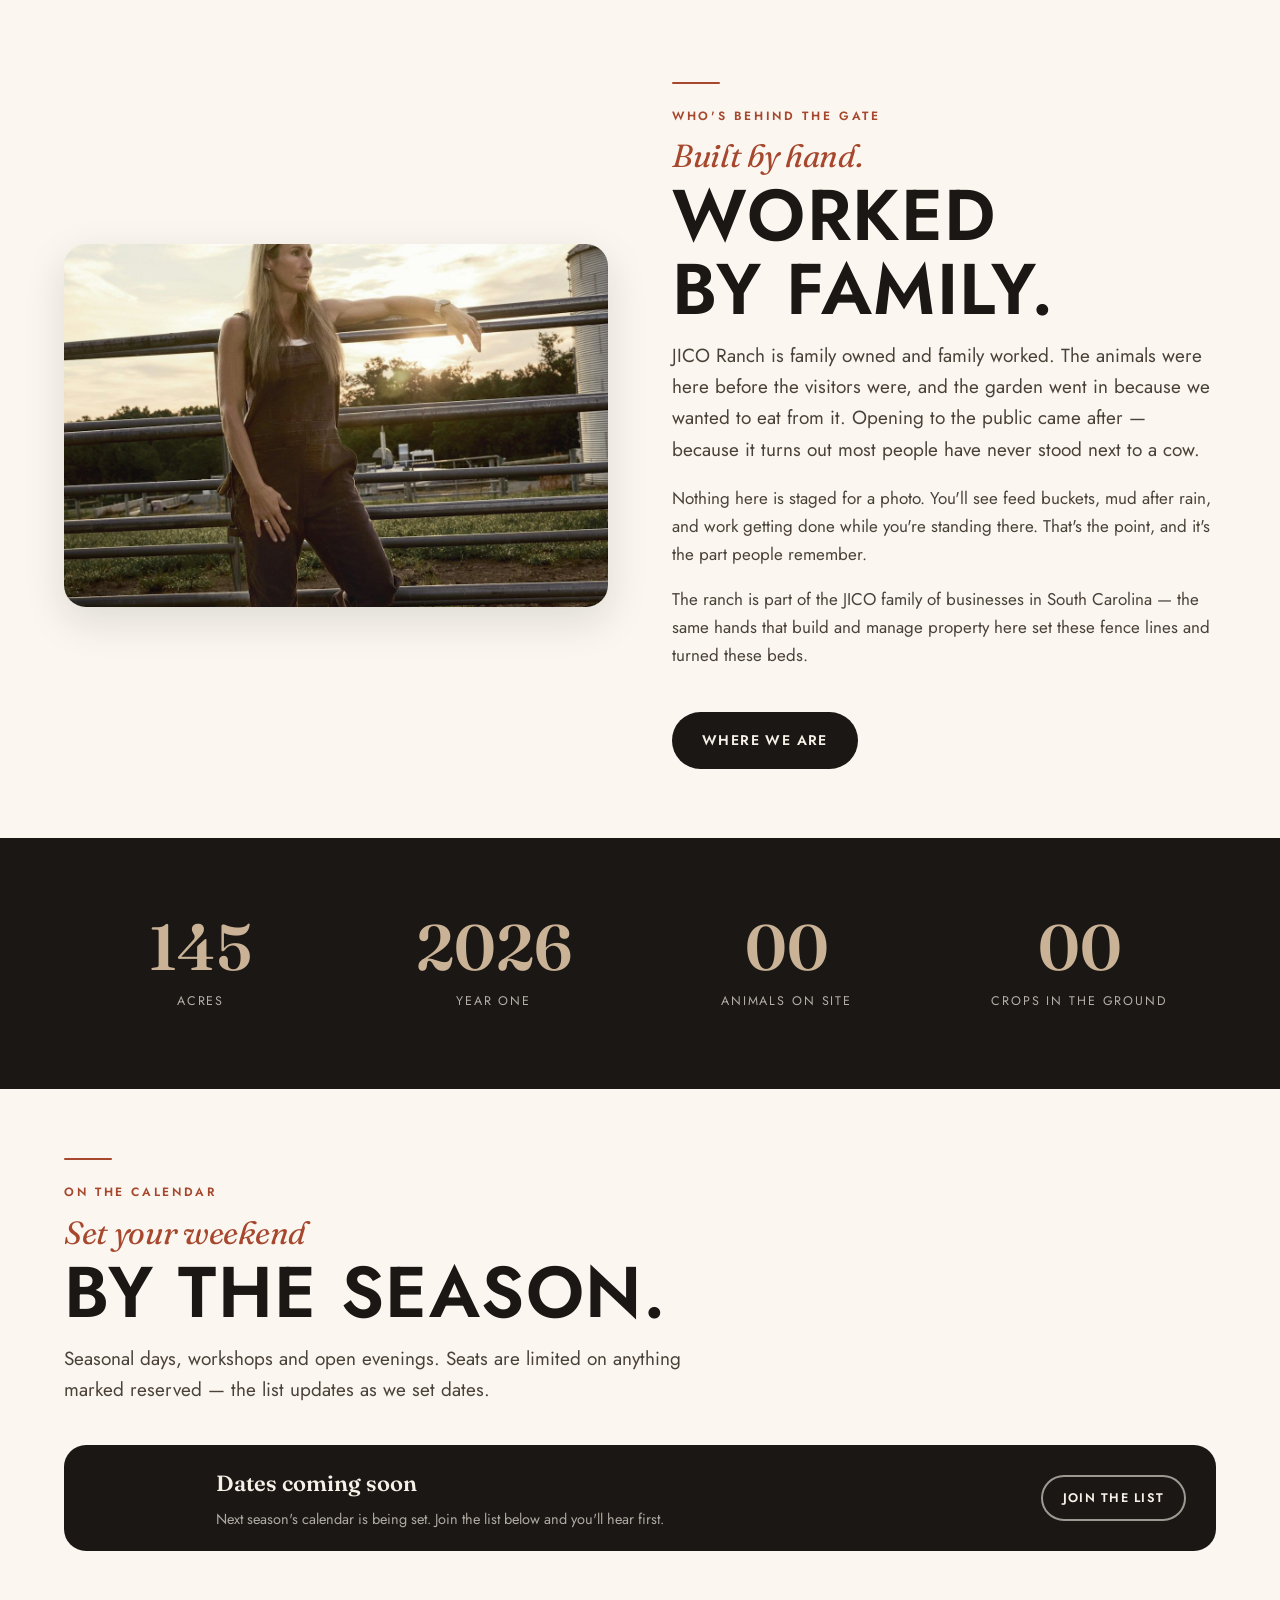
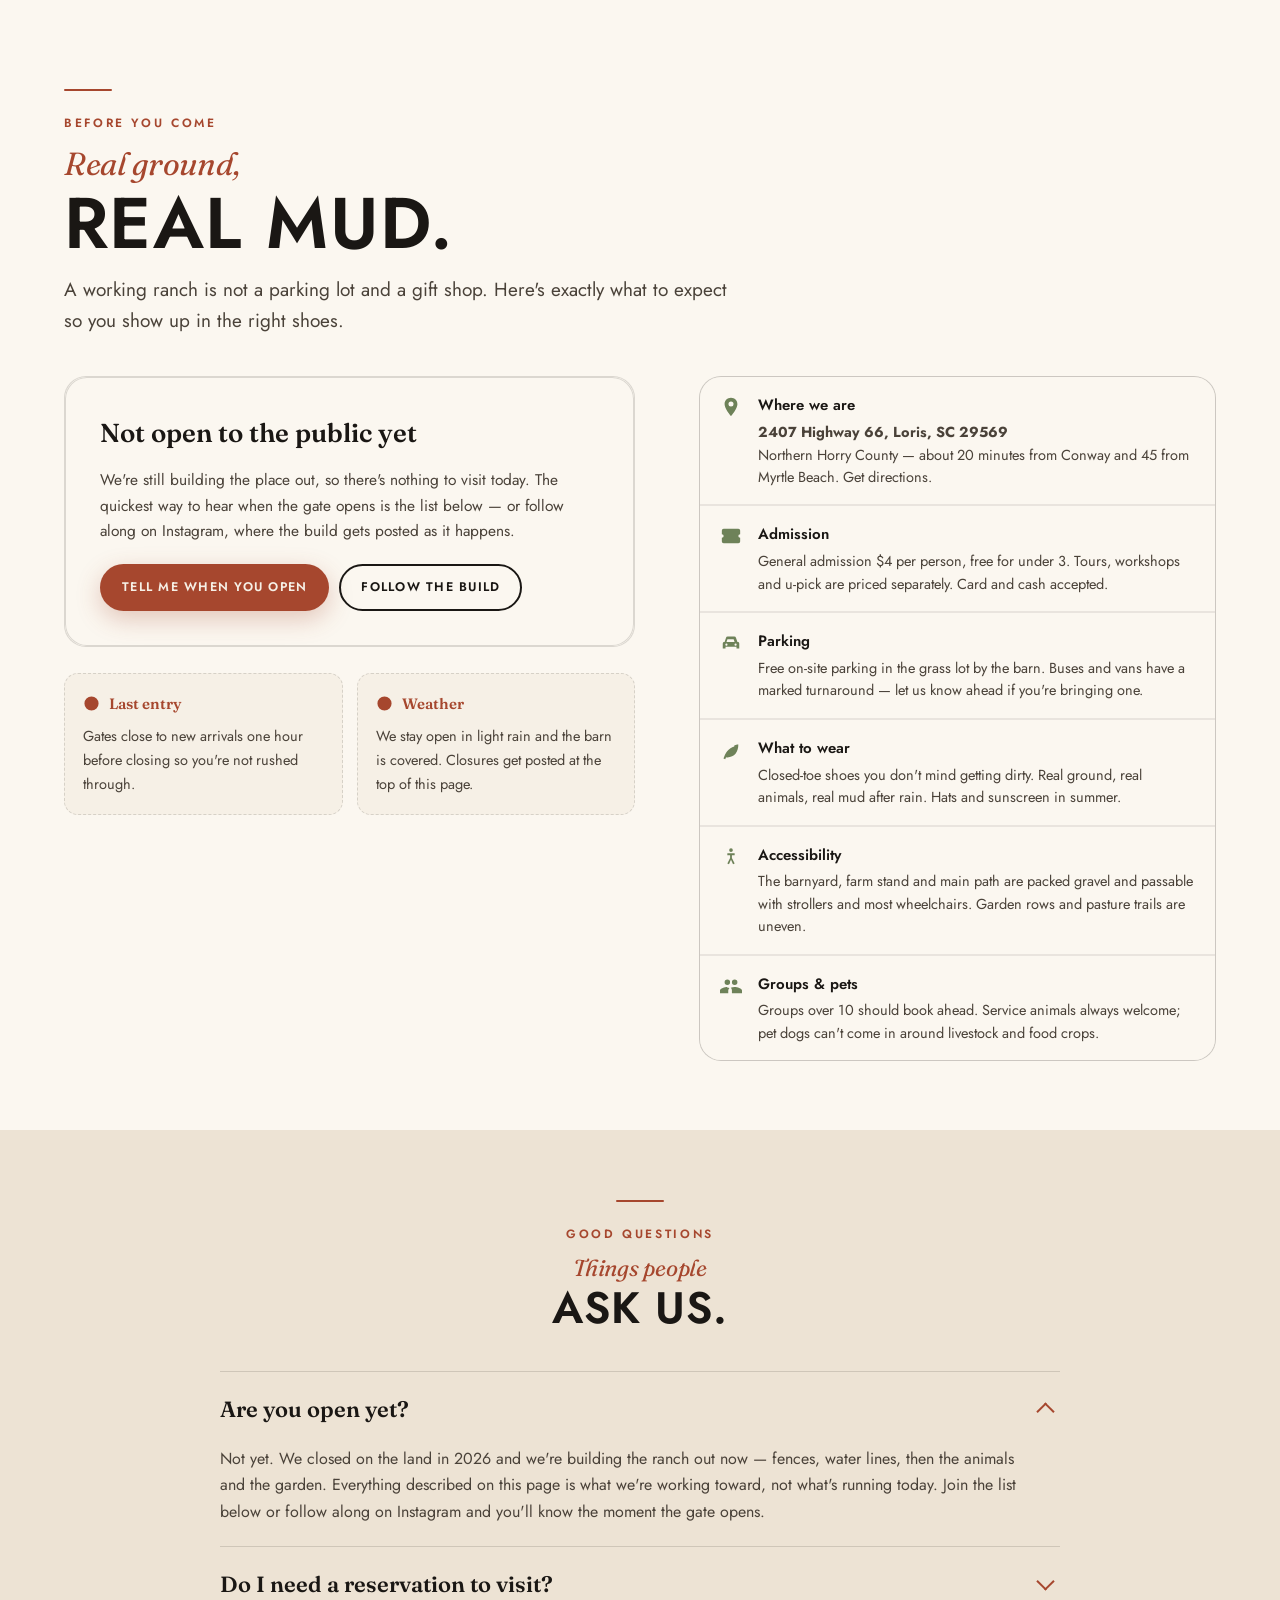
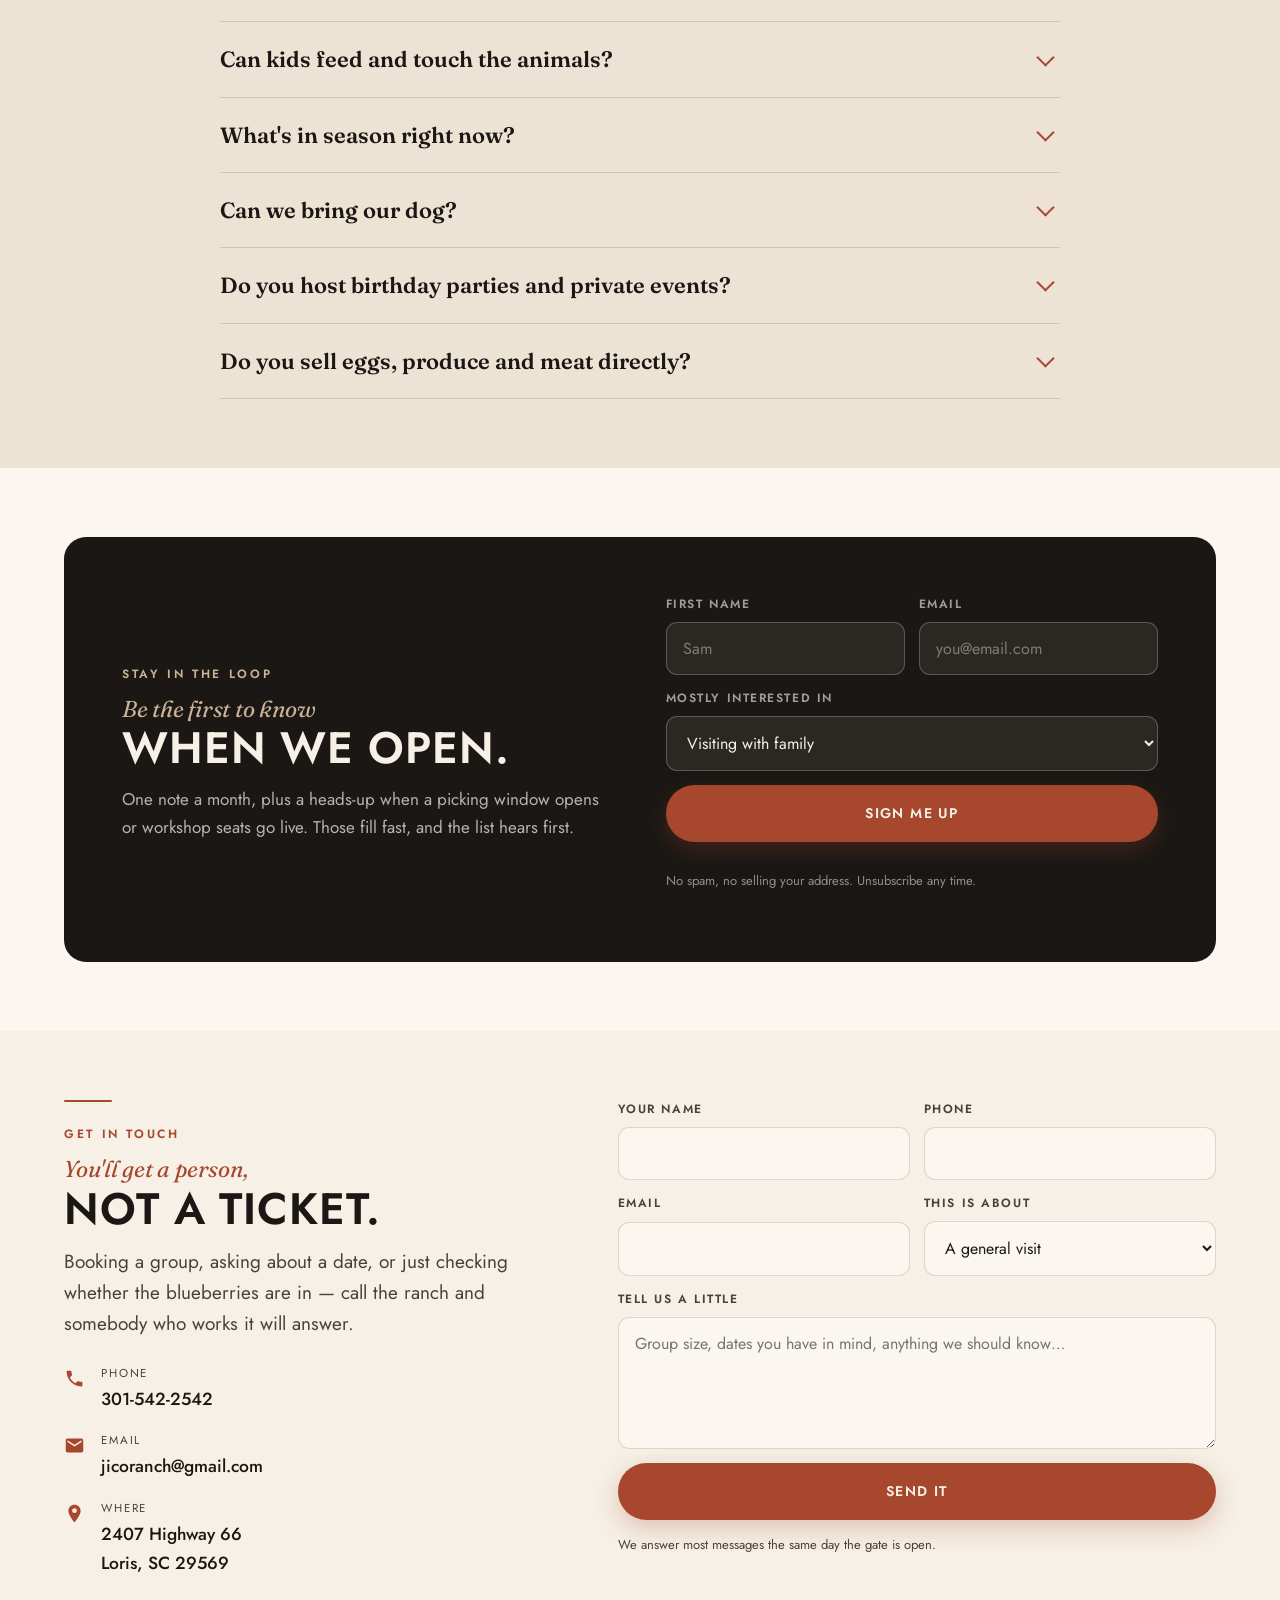
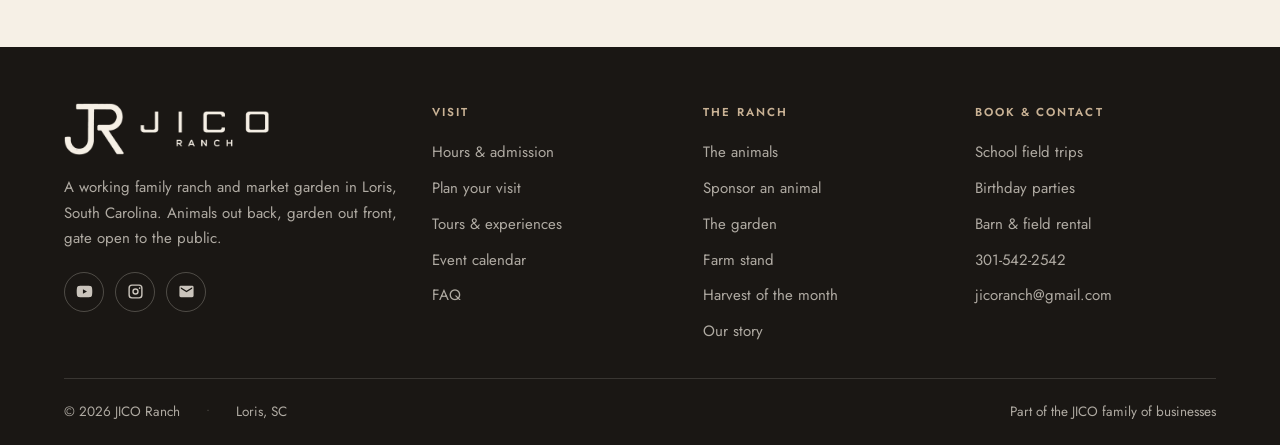
==== commit c146554f: "Trim the garden cards and the land ribbon Two more blocks off at the user's request: the six "in the" ====
--- a/index.html
+++ b/index.html
@@ -36,7 +36,7 @@
 <!-- ?v= is a cache buster. Browsers hold onto main.js, and a stale copy points
      at image files that no longer exist, which breaks the animal roster for
      anyone who visited before. Bump the date whenever you change either file. -->
-<link rel="stylesheet" href="assets/css/styles.css?v=20261128">
+<link rel="stylesheet" href="assets/css/styles.css?v=20261128b">
 
 <!-- TODO before launch: confirm NAP (name/address/phone) matches the real ranch listing. -->
 <script type="application/ld+json">
@@ -386,70 +386,12 @@
   <div class="wrap">
     <div class="section__head reveal">
       <div class="eyebrow-rule"></div>
-      <span class="kicker kicker--sage">In the ground</span>
+      <span class="kicker kicker--sage">The garden</span>
       <h2 class="dual dual--sm dual--sage">
-        <span class="dual__lead">Six things growing</span>
-        <span class="dual__main">Out front.</span>
-      </h2>
-    </div>
-
-    <div class="grid grid--3" style="margin-bottom:64px">
-      <article class="card reveal">
-        <div class="card__media"><img src="assets/img/garden-rows.jpg" alt="Vegetable rows" loading="lazy"></div>
-        <div class="card__body">
-          <span class="card__meta">U-pick</span>
-          <h3 class="card__title">The Vegetable Rows</h3>
-          <p class="card__text">Tomatoes, squash, okra, beans, peppers, cucumbers, greens and root crops rotating through the year. Baskets at the stand, pay by the pound on the way out.</p>
-        </div>
-      </article>
-      <article class="card reveal">
-        <div class="card__media"><img src="assets/img/garden-flowers.jpg" alt="Cut flower rows" loading="lazy"></div>
-        <div class="card__body">
-          <span class="card__meta">Cut your own</span>
-          <h3 class="card__title">The Flower Patch</h3>
-          <p class="card__text">Zinnias, sunflowers, cosmos and celosia planted in waves so there's something to cut from late spring through first frost. Shears and wrap provided.</p>
-        </div>
-      </article>
-      <article class="card reveal">
-        <div class="card__media"><img src="assets/img/garden-greenhouse.jpg" alt="Greenhouse" loading="lazy"></div>
-        <div class="card__body">
-          <span class="card__meta">Spring &amp; fall</span>
-          <h3 class="card__title">Greenhouse &amp; Starts</h3>
-          <p class="card__text">Seedlings and transplants grown from our own seed for your garden at home, plus herbs and hanging baskets when the season turns.</p>
-        </div>
-      </article>
-      <article class="card reveal">
-        <div class="card__media"><img src="assets/img/garden-orchard.jpg" alt="Fruit trees in the orchard" loading="lazy"></div>
-        <div class="card__body">
-          <span class="card__meta">Planted out</span>
-          <h3 class="card__title">The Orchard</h3>
-          <p class="card__text">Peaches, figs, pears, persimmons and pecans going in along the back line. Fruit trees take years before they carry, so these went in early and get counted in seasons, not weeks.</p>
-        </div>
-      </article>
-      <article class="card reveal">
-        <div class="card__media"><img src="assets/img/garden-beehives.jpg" alt="Beehives at the edge of the field" loading="lazy"></div>
-        <div class="card__body">
-          <span class="card__meta">Honey &amp; pollination</span>
-          <h3 class="card__title">The Bee Yard</h3>
-          <p class="card__text">Hives set at the field edge, as much for the squash and melons as for the honey. Jars go to the stand when the supers come off.</p>
-        </div>
-      </article>
-      <article class="card reveal">
-        <div class="card__media"><img src="assets/img/garden-harvest.jpg" alt="Crates of picked produce" loading="lazy"></div>
-        <div class="card__body">
-          <span class="card__meta">Picked that morning</span>
-          <h3 class="card__title">The Wash &amp; Pack</h3>
-          <p class="card__text">Everything that leaves here gets cut, washed and crated the same day. What does not sell goes home with somebody rather than into a cooler for a week.</p>
-        </div>
-      </article>
-                      </div>
-
-    <div class="section__head section__head--center reveal" style="margin-bottom:32px">
-      <h3 class="dual dual--sm dual--sage">
         <span class="dual__lead">What's ready</span>
         <span class="dual__main">Month by month.</span>
-      </h3>
-      <p class="section__lead" style="margin-inline:auto">Planting shifts with the weather, so treat this as the plan rather than a promise. The current month is highlighted.</p>
+      </h2>
+      <p class="section__lead">Planting shifts with the weather, so treat this as the plan rather than a promise. The current month is highlighted.</p>
     </div>
     <!-- Table renders from the SEASON array in assets/js/main.js -->
     <div class="season reveal">
@@ -605,25 +547,6 @@
       </article>
     </div>
   </div>
-</section>
-
-<!-- ============================ THE LAND ============================ -->
-<!-- Purely visual beat between two dense text sections: the pasture, the
-     orchard and the garden, side by side. Collapses to a single column on a
-     phone, so it reads as three stacked photos rather than three slivers. -->
-<section class="ribbon" aria-label="Around the ranch">
-  <figure class="ribbon__item reveal">
-    <img src="assets/img/scene-horses-fence.jpg" alt="A horse looking out over the wooden pasture fence" loading="lazy">
-    <figcaption class="ribbon__cap"><span>01</span> Inside the fence line</figcaption>
-  </figure>
-  <figure class="ribbon__item reveal">
-    <img src="assets/img/scene-orchard.jpg" alt="Rows of fruit trees running away down the orchard" loading="lazy">
-    <figcaption class="ribbon__cap"><span>02</span> Down the orchard rows</figcaption>
-  </figure>
-  <figure class="ribbon__item reveal">
-    <img src="assets/img/scene-garden-wide.jpg" alt="Garden rows running out toward the treeline" loading="lazy">
-    <figcaption class="ribbon__cap"><span>03</span> Out through the garden</figcaption>
-  </figure>
 </section>
 
 <!-- ============================ FARM STAND ============================ -->
@@ -1003,6 +926,6 @@
   <a class="s-visit" href="#plan">Follow the Build</a>
 </div>
 
-<script src="assets/js/main.js?v=20261128" defer></script>
+<script src="assets/js/main.js?v=20261128b" defer></script>
 </body>
 </html>
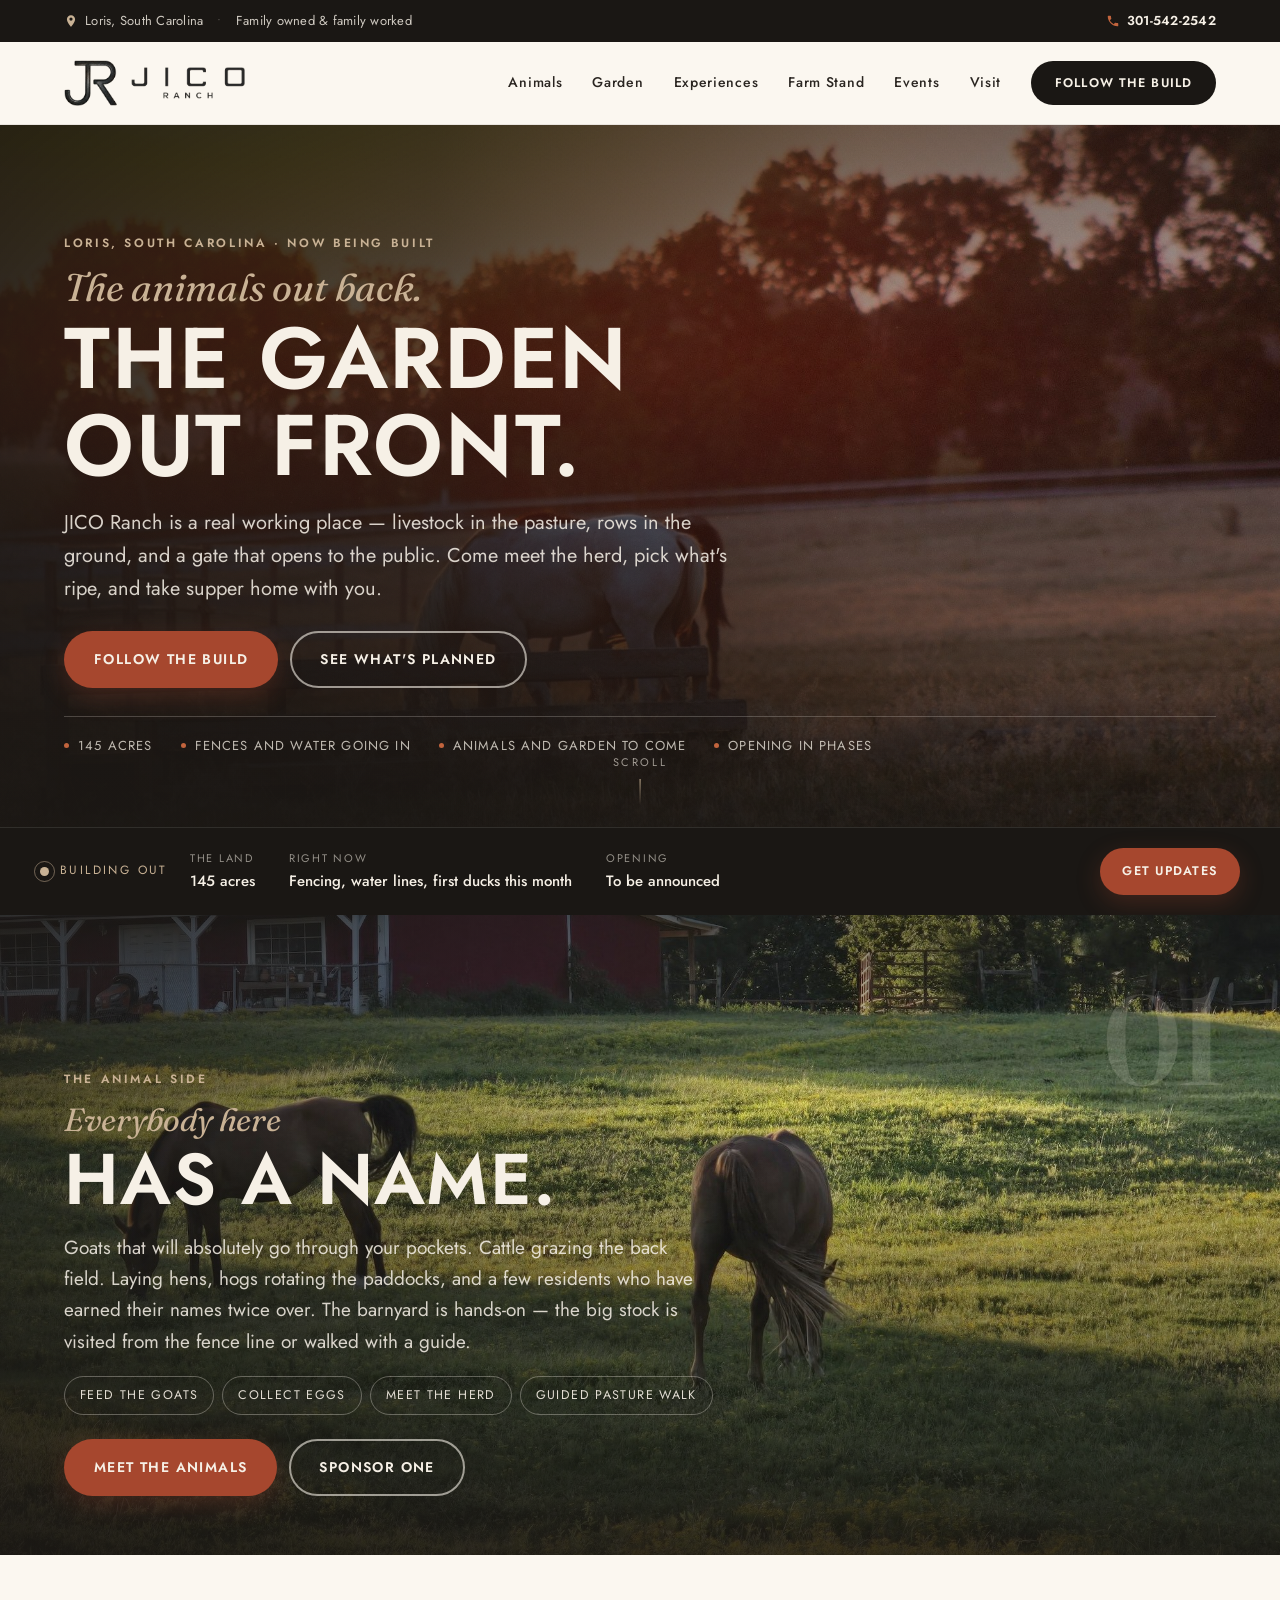
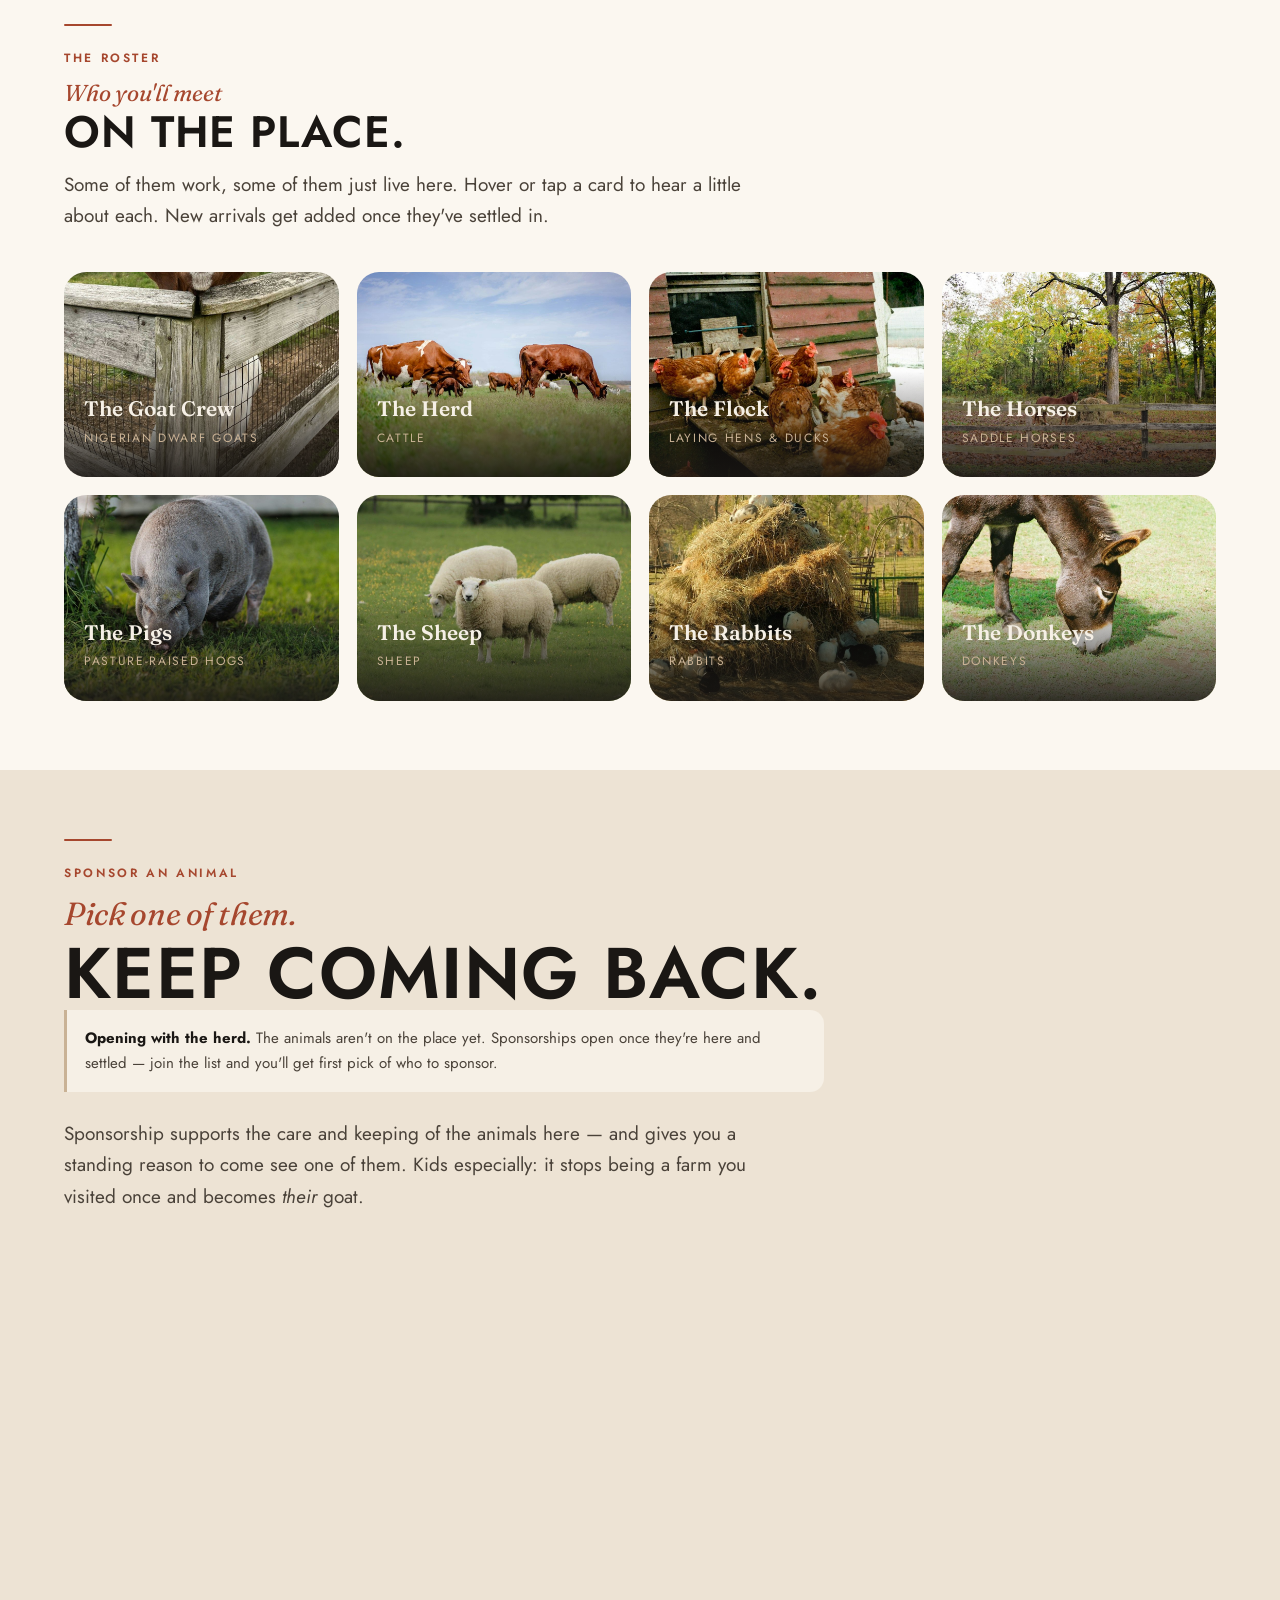
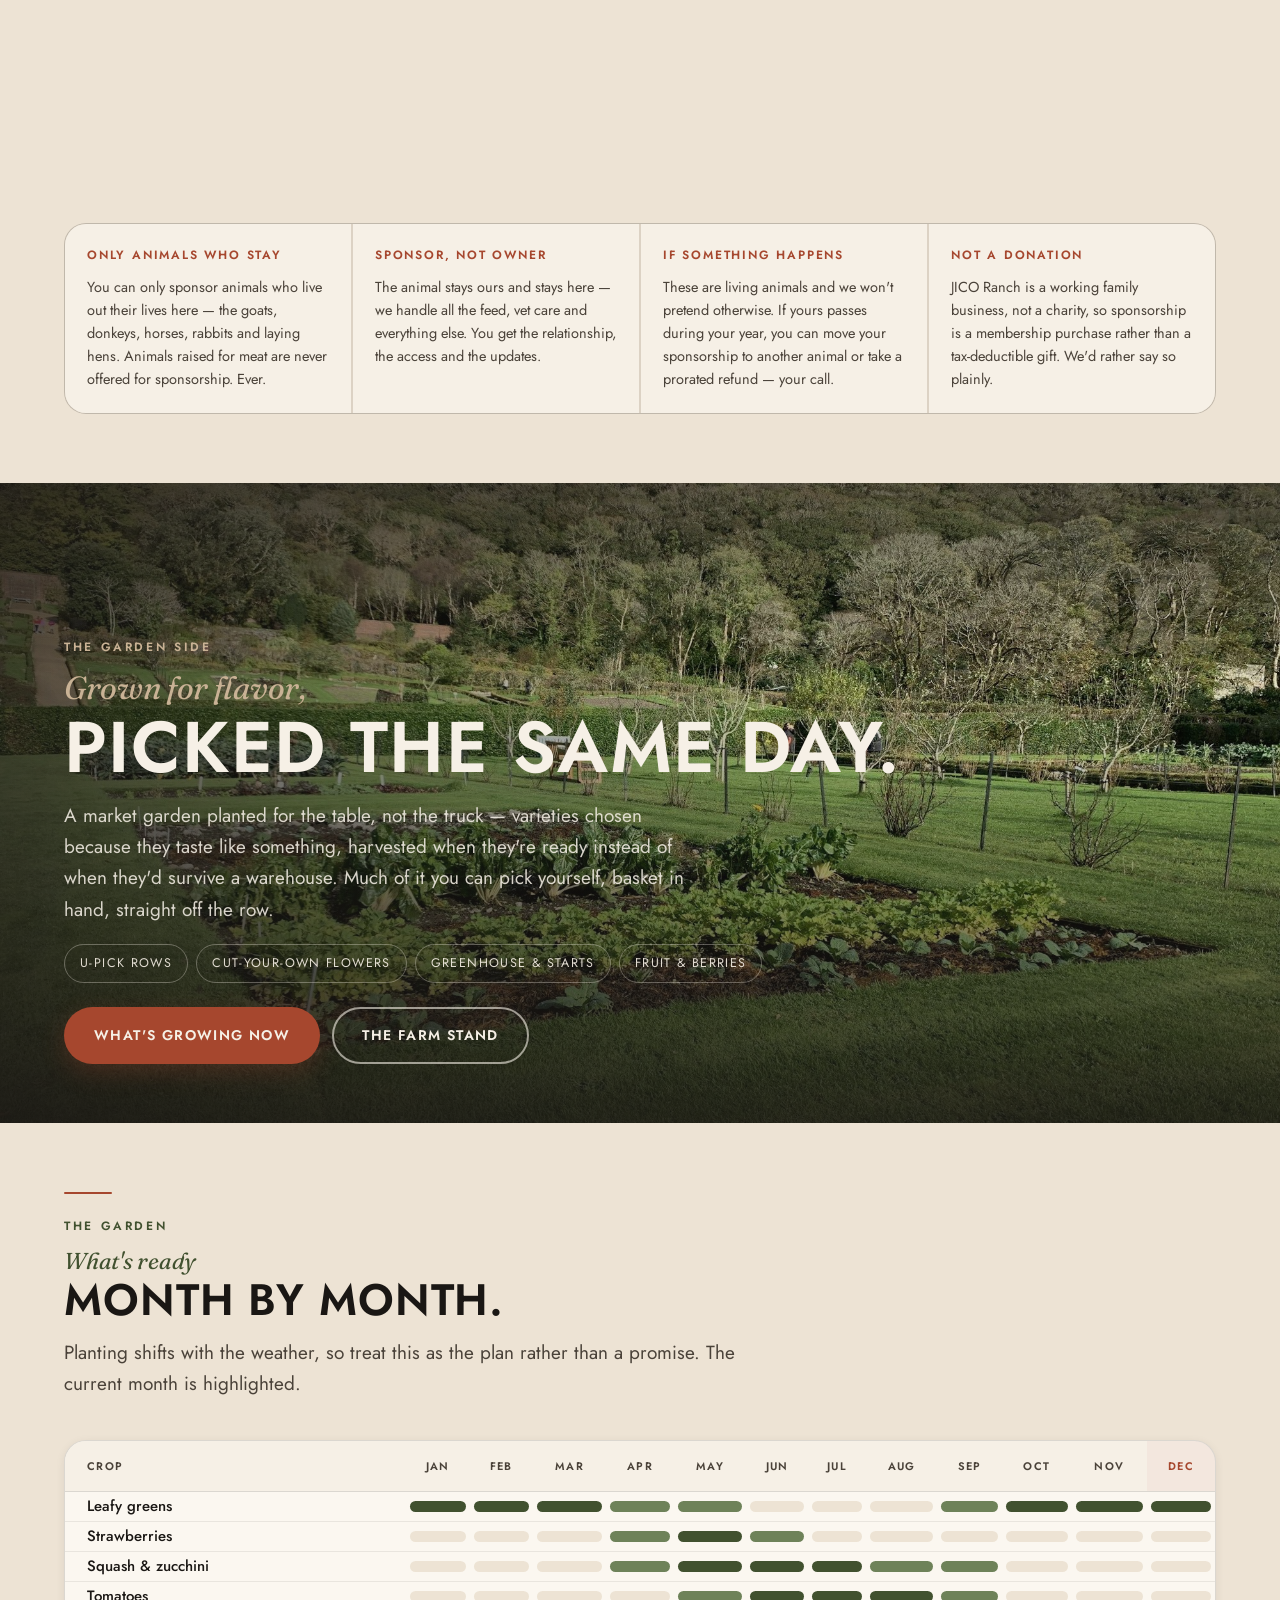
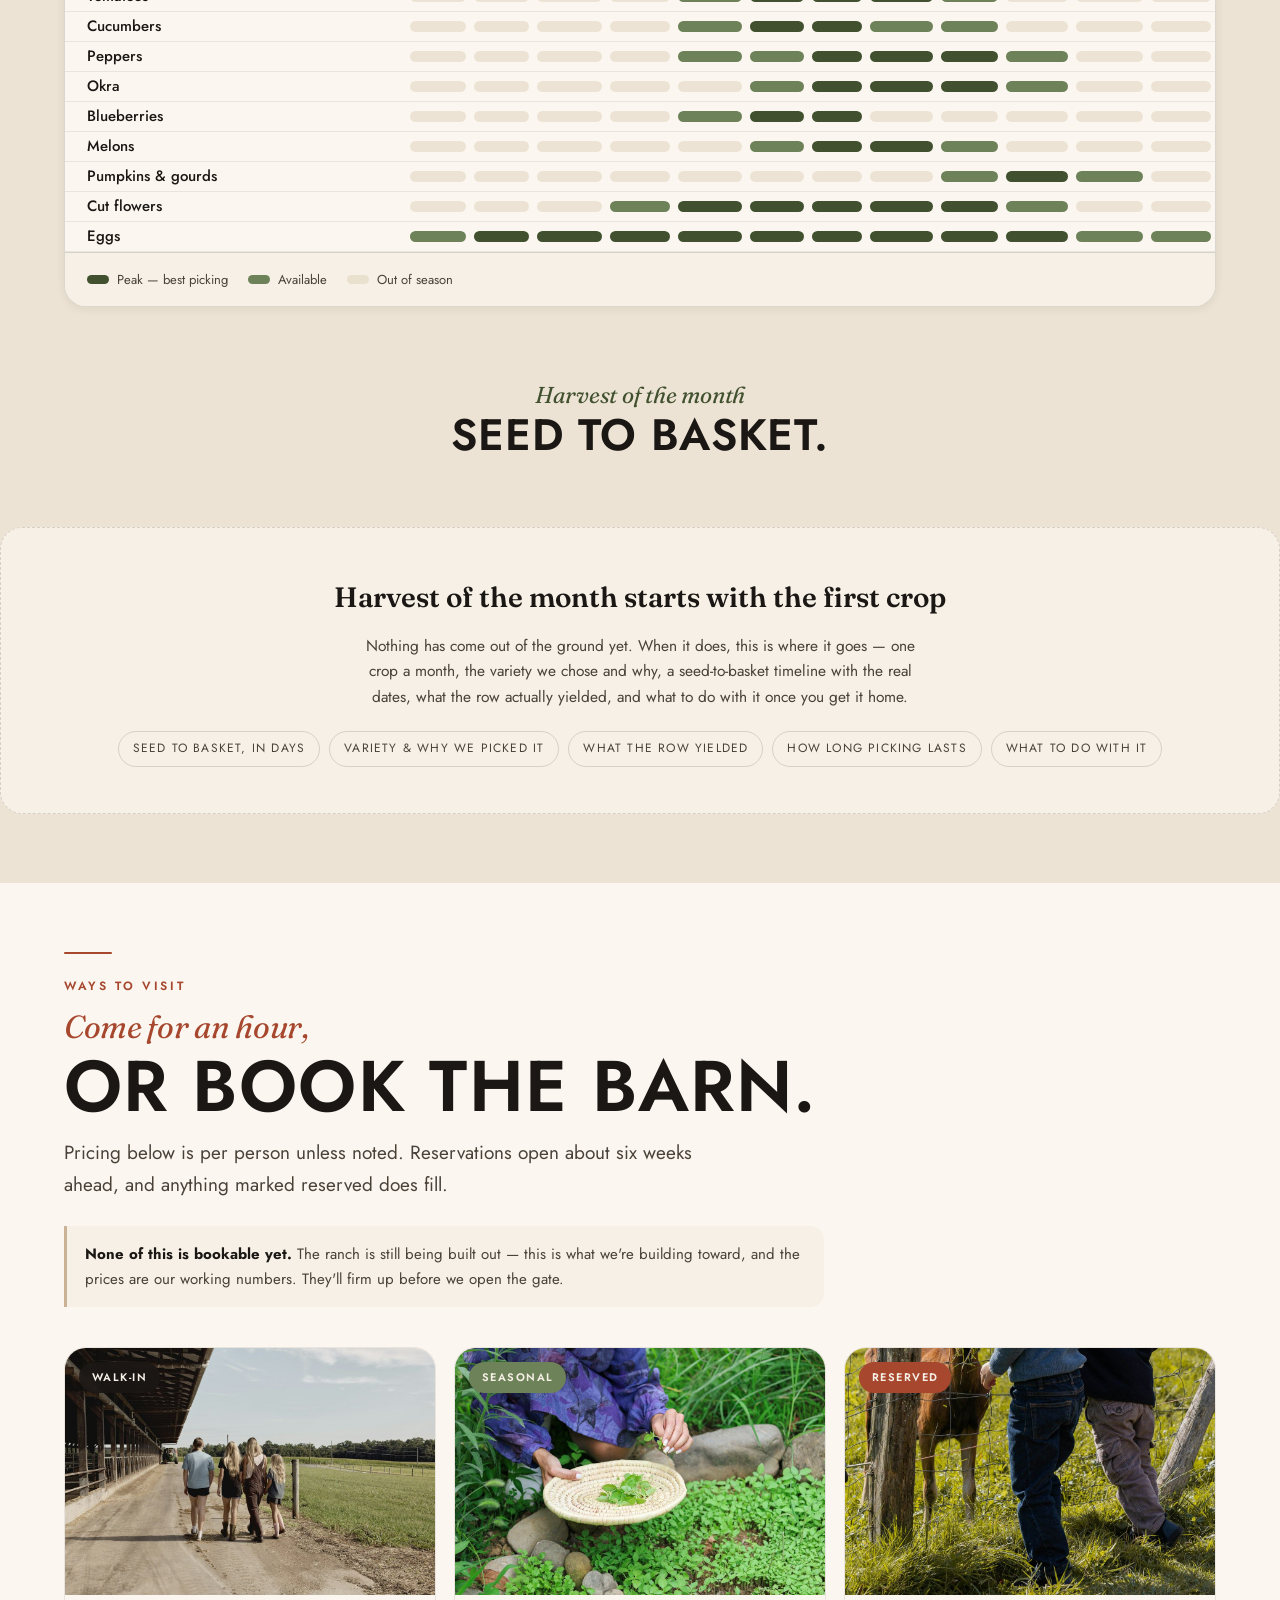
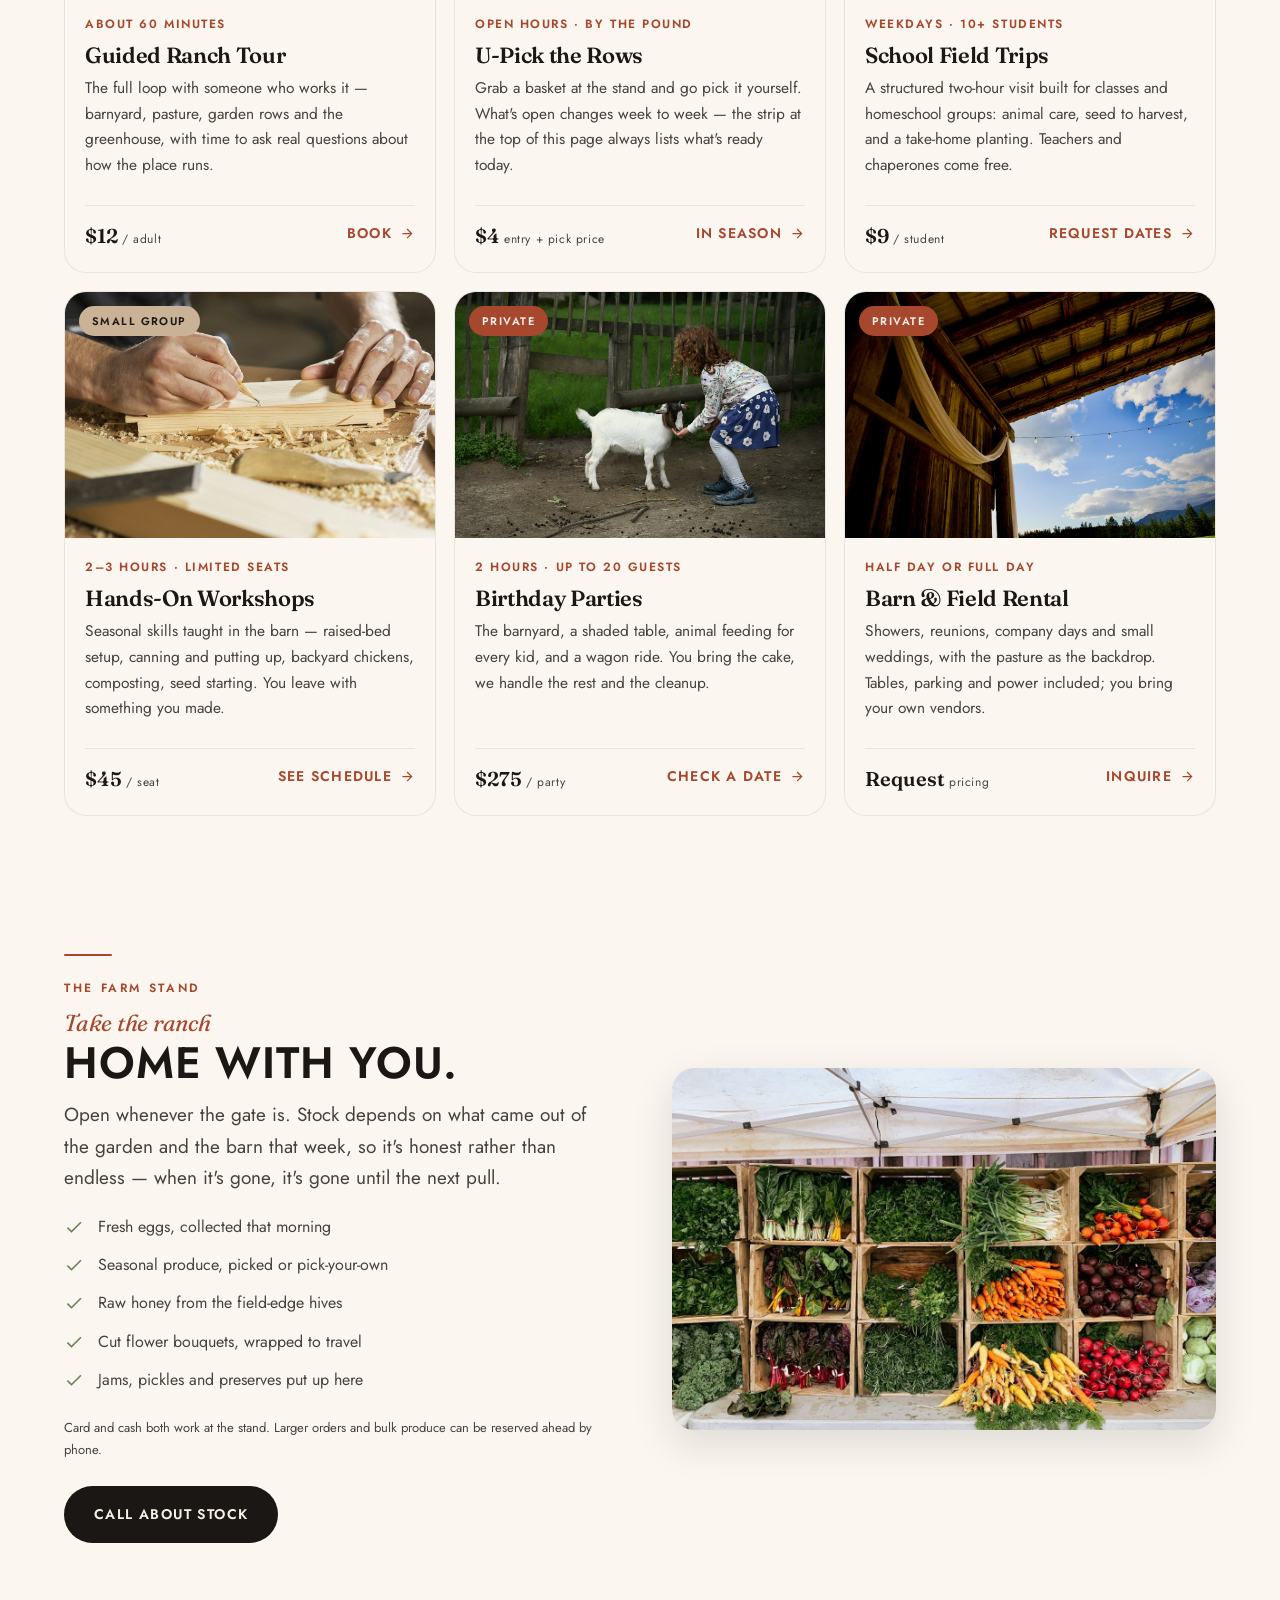
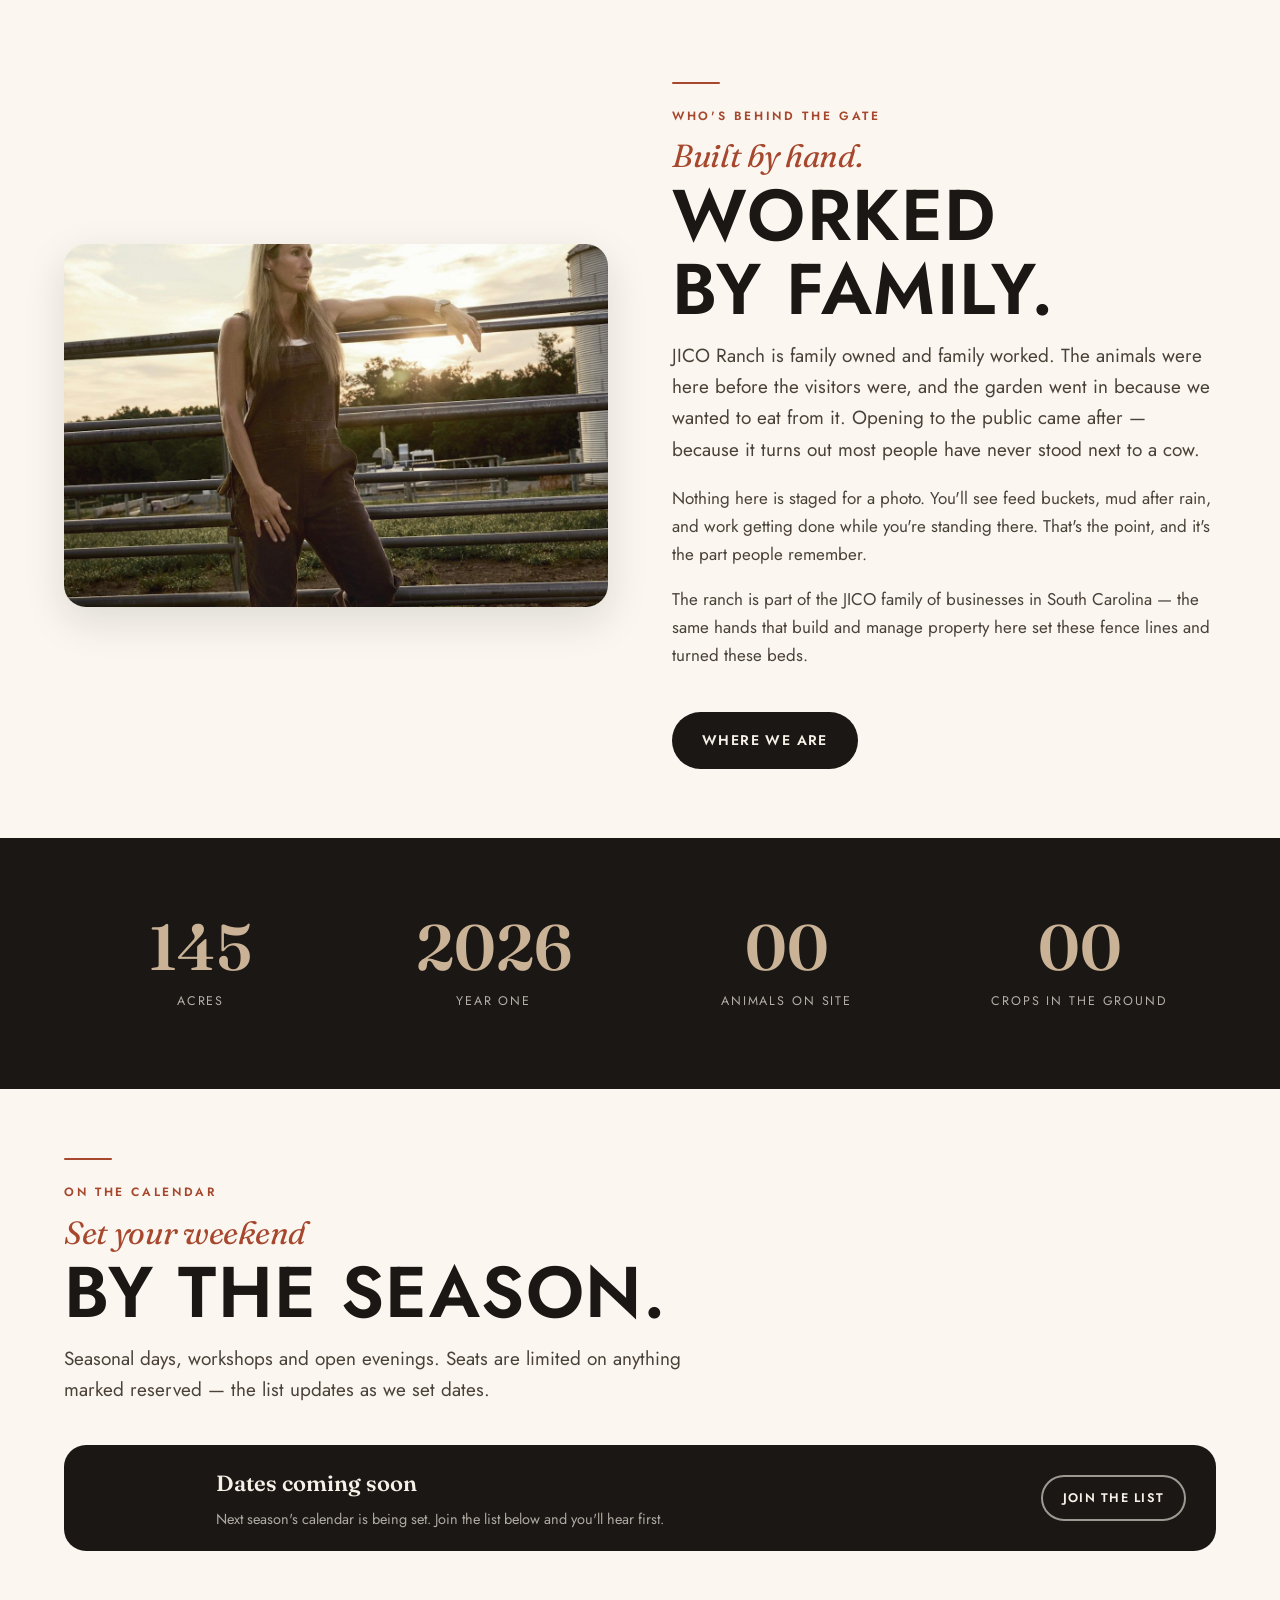
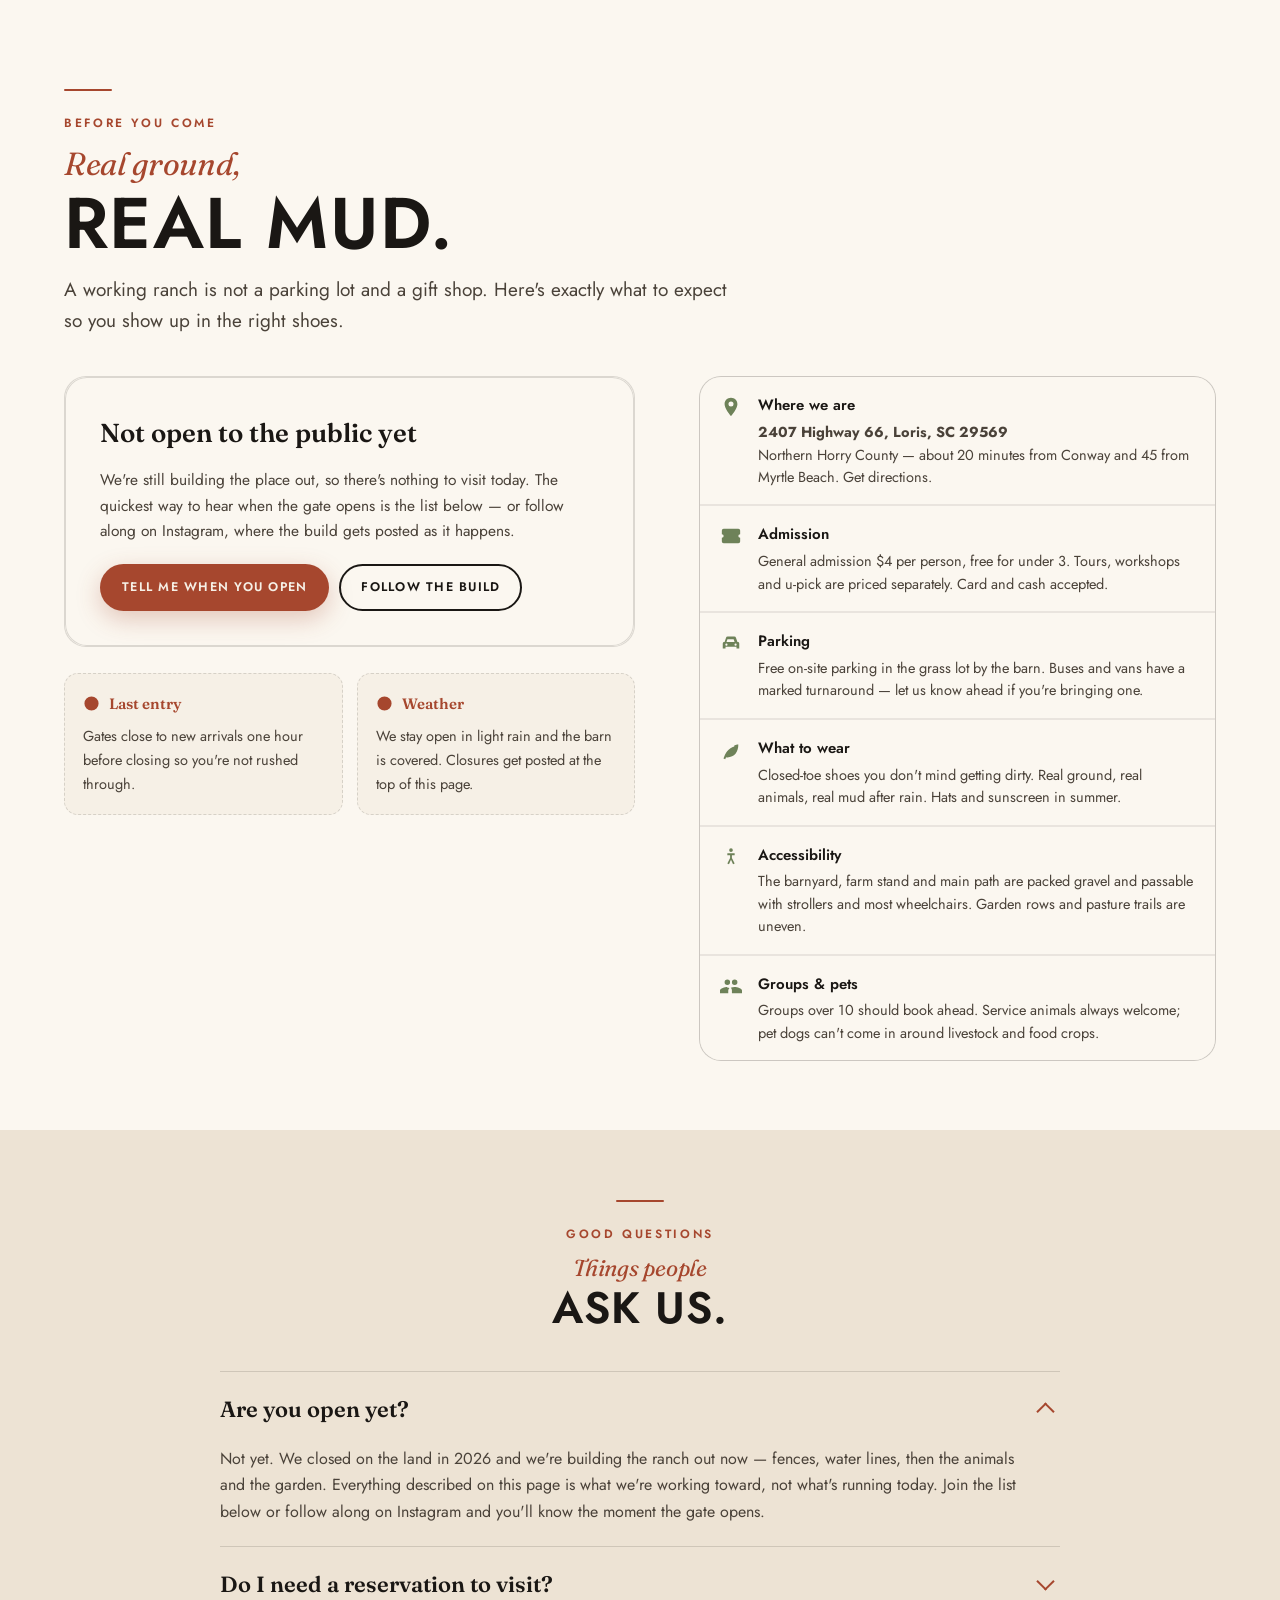
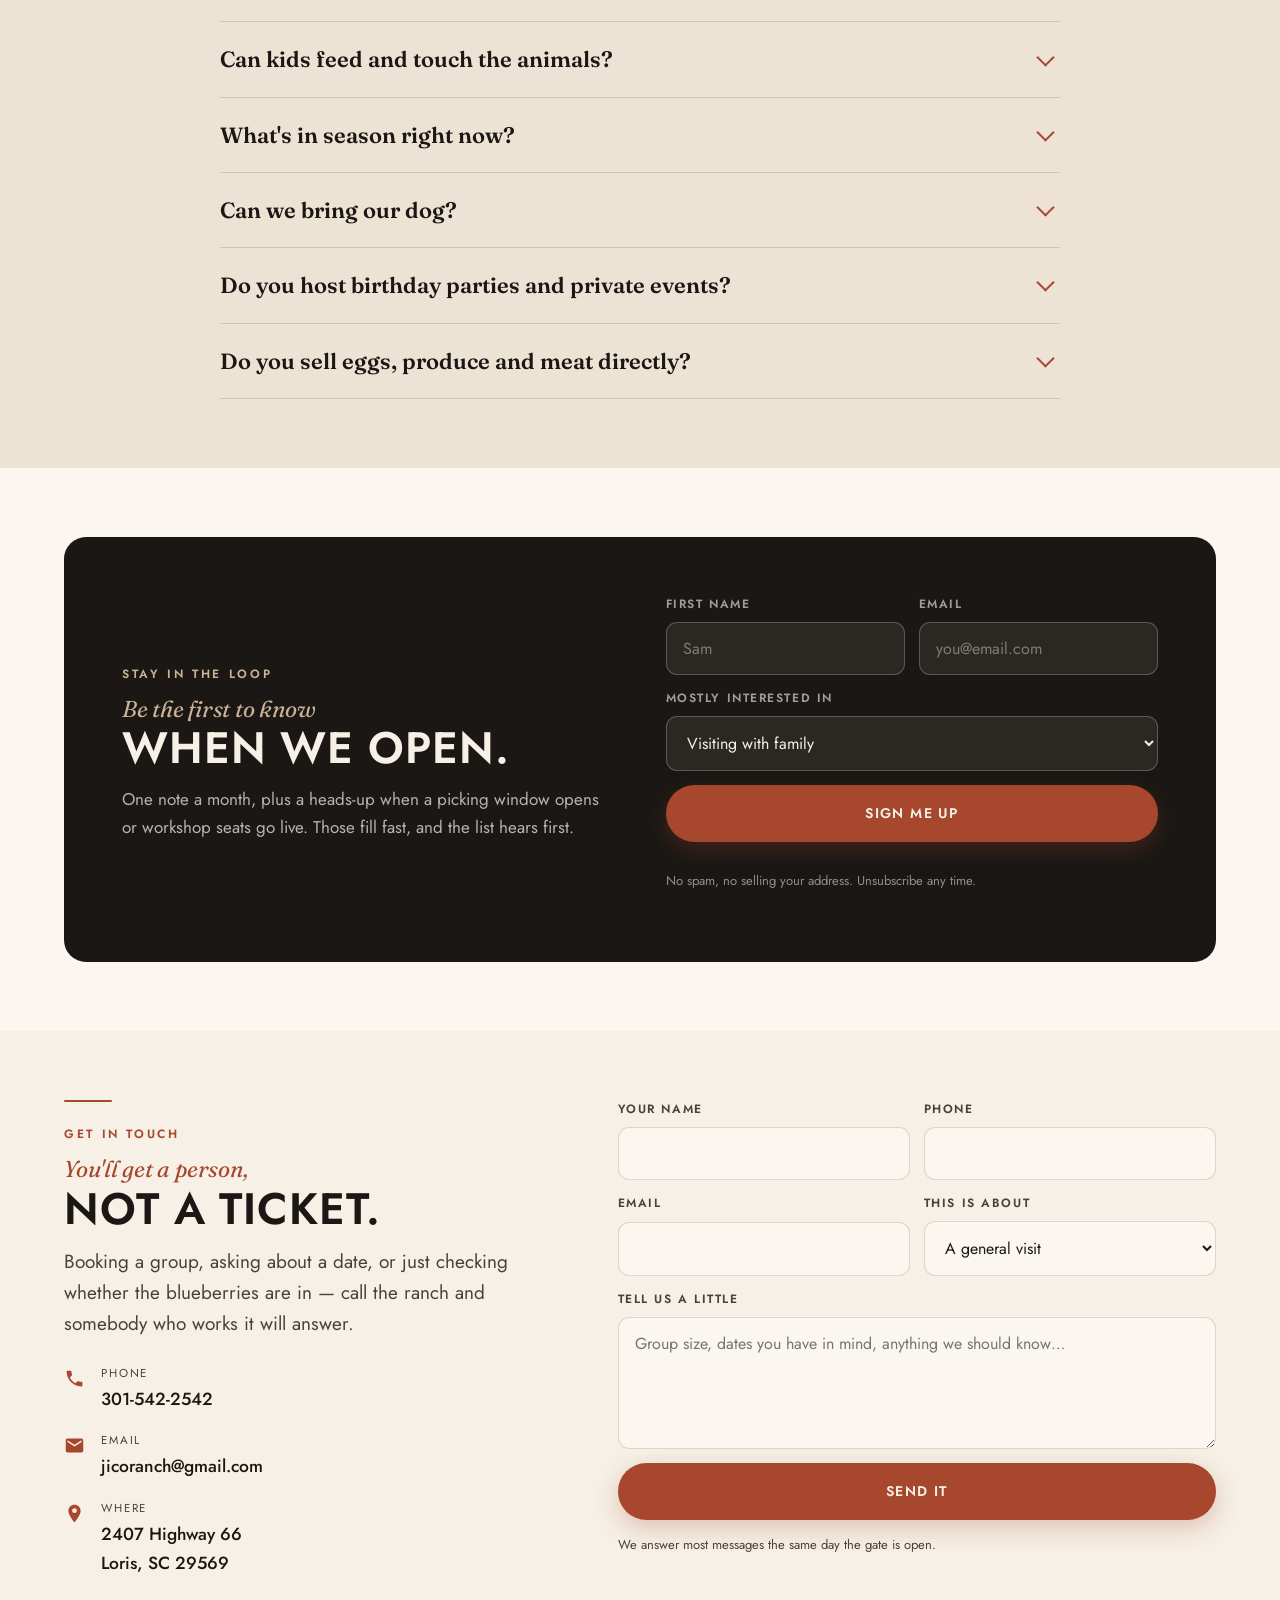
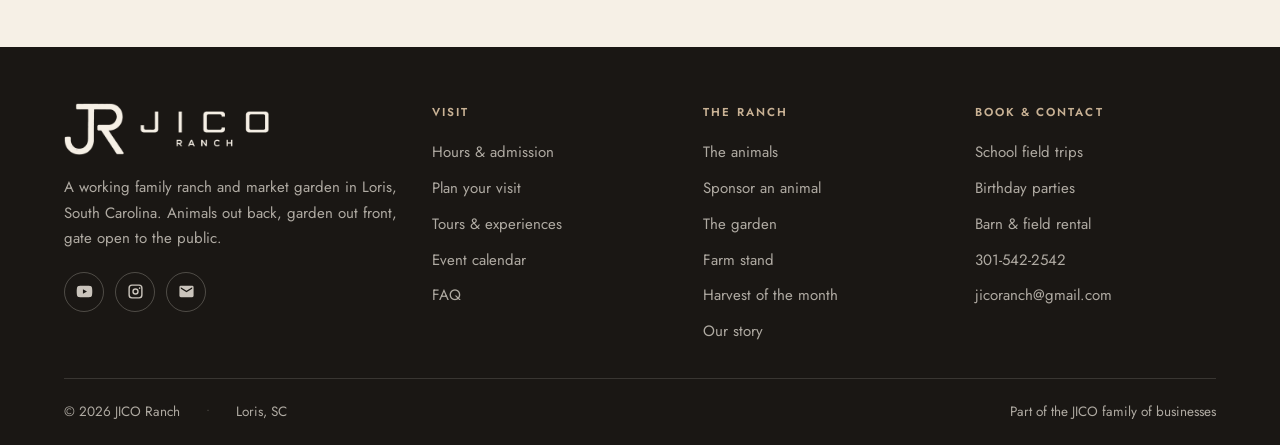
==== commit 8aa629ff: "Status strip: the ducks are coming Ducks are bought and arrive mid-December, so "clearing, fencing a" ====
--- a/index.html
+++ b/index.html
@@ -36,7 +36,7 @@
 <!-- ?v= is a cache buster. Browsers hold onto main.js, and a stale copy points
      at image files that no longer exist, which breaks the animal roster for
      anyone who visited before. Bump the date whenever you change either file. -->
-<link rel="stylesheet" href="assets/css/styles.css?v=20261128b">
+<link rel="stylesheet" href="assets/css/styles.css?v=20261128c">
 
 <!-- TODO before launch: confirm NAP (name/address/phone) matches the real ranch listing. -->
 <script type="application/ld+json">
@@ -926,6 +926,6 @@
   <a class="s-visit" href="#plan">Follow the Build</a>
 </div>
 
-<script src="assets/js/main.js?v=20261128b" defer></script>
+<script src="assets/js/main.js?v=20261128c" defer></script>
 </body>
 </html>
--- a/assets/css/styles.css
+++ b/assets/css/styles.css
@@ -1034,3 +1034,183 @@
      to fall off the edge. Temperature and sky are the part people want. */
   .wx__hl{display:none}
 }
+
+/* ========================================================================
+   WHAT TO PLANT NOW  (planting.html)
+   A standalone utility page. It reuses the site's tokens and section
+   furniture so it reads as part of the ranch rather than a bolted-on tool.
+   ===================================================================== */
+.pz{padding-top:clamp(40px,6vw,86px)}
+.pz-head{display:flex;align-items:baseline;gap:14px;margin:0 0 20px}
+.pz-h2{
+  font-family:var(--serif);
+  font-size:clamp(22px,2.6vw,30px);
+  font-weight:500;
+  letter-spacing:-.01em;
+}
+.pz-count{
+  font-family:var(--sans);font-size:12px;letter-spacing:.2em;text-transform:uppercase;
+  color:var(--moss);opacity:.75;
+}
+
+/* ---- the "plant it now" cards ---- */
+.pz-grid{display:grid;grid-template-columns:repeat(auto-fill,minmax(230px,1fr));gap:14px}
+.pz-card{
+  background:var(--paper);
+  border:1px solid rgba(26,23,20,.10);
+  border-left:3px solid var(--sage);
+  border-radius:4px;
+  padding:18px 18px 16px;
+}
+/* A closing window is the whole reason to look at this page today, so it
+   gets the warm accent rather than another shade of green. */
+.pz-card--urgent{border-left-color:var(--rust);background:#FAF1E9}
+.pz-card__top{display:flex;align-items:baseline;justify-content:space-between;gap:10px}
+.pz-card h3{font-family:var(--serif);font-size:20px;font-weight:500;line-height:1.2}
+.pz-season{
+  font-family:var(--sans);font-size:10px;letter-spacing:.18em;text-transform:uppercase;
+  color:var(--moss);opacity:.7;flex:none;
+}
+.pz-win{margin-top:9px;font-family:var(--sans);font-size:15px;color:var(--ink);opacity:.72}
+.pz-left{
+  margin-top:3px;font-family:var(--sans);font-size:13px;font-weight:500;
+  letter-spacing:.04em;color:var(--moss);
+}
+.pz-card--urgent .pz-left{color:var(--rust)}
+.pz-tags{margin-top:11px;display:flex;flex-wrap:wrap;gap:6px}
+.pz-tag{
+  font-family:var(--sans);font-size:10.5px;letter-spacing:.11em;text-transform:uppercase;
+  background:rgba(110,130,89,.14);color:var(--moss);
+  padding:3px 8px;border-radius:999px;white-space:nowrap;cursor:help;
+}
+th .pz-tag{margin-left:8px}
+
+/* ---- what is coming ---- */
+.pz-soon{list-style:none;margin:0;padding:0;border-top:1px solid rgba(26,23,20,.12)}
+.pz-soon li{
+  display:flex;align-items:baseline;gap:12px;flex-wrap:wrap;
+  padding:11px 2px;border-bottom:1px solid rgba(26,23,20,.09);
+  font-family:var(--sans);font-size:15px;
+}
+.pz-soon__crop{flex:1 1 170px;font-weight:500}
+.pz-soon__when{opacity:.7}
+.pz-soon__in{
+  margin-left:auto;font-size:12.5px;letter-spacing:.06em;
+  color:var(--moss);white-space:nowrap;
+}
+.pz-empty{font-family:var(--sans);font-size:15px;opacity:.7;padding:14px 0;max-width:62ch}
+
+/* ---- full-year chart ---- */
+.pz-more{margin-top:46px}
+.pz-table{width:100%;border-collapse:collapse;font-family:var(--sans);font-size:14.5px}
+.pz-table th,.pz-table td{padding:9px 14px;text-align:left;white-space:nowrap}
+.pz-table thead th{
+  font-size:11px;letter-spacing:.17em;text-transform:uppercase;
+  color:var(--moss);border-bottom:1px solid rgba(26,23,20,.18);
+}
+.pz-table tbody th{font-weight:500;white-space:normal}
+.pz-table tbody tr{border-bottom:1px solid rgba(26,23,20,.07)}
+.pz-table .pz-no{opacity:.4}
+.pz-table .pz-open{color:var(--moss);font-weight:600}
+.pz-row--open{background:rgba(110,130,89,.08)}
+
+.pz-source{
+  margin-top:28px;max-width:76ch;
+  font-family:var(--sans);font-size:13.5px;line-height:1.65;opacity:.68;
+}
+.pz-source a{color:var(--moss);text-decoration:underline}
+
+/* ---- the ask ---- */
+.pz-cta{
+  margin-top:60px;padding:30px clamp(20px,3vw,38px);
+  background:var(--ink);color:var(--bone);border-radius:5px;
+}
+.pz-cta .pz-h2{color:var(--bone)}
+.pz-cta p{margin-top:10px;max-width:60ch;font-family:var(--sans);font-size:16px;color:rgba(246,240,230,.82)}
+.pz-cta__row{display:flex;flex-wrap:wrap;gap:12px;margin-top:20px}
+
+@media(max-width:600px){
+  .pz-grid{grid-template-columns:1fr}
+  .pz-soon__in{margin-left:0;flex-basis:100%}
+}
+/* the week this page is answering for -- stated plainly, because "this week"
+   on its own is the kind of vague a planting date cannot afford */
+.pz-week{
+  margin-top:14px;
+  font-family:var(--sans);
+  font-size:clamp(15px,1.7vw,18px);
+  letter-spacing:.02em;
+  color:var(--moss);
+}
+.pz-card--later{border-left-color:var(--tan-2,#C9B295);opacity:.92}
+.pz-card--later .pz-left{color:var(--ink);opacity:.6}
+/* grouped "opening next": the date is the headline, the crops are the detail */
+.pz-soon__head{display:flex;align-items:baseline;gap:12px;width:100%}
+.pz-soon__date{font-weight:600;font-size:16px}
+.pz-soon__crops{width:100%;margin-top:3px;font-size:14.5px;opacity:.72;line-height:1.5}
+
+/* ========================================================================
+   THE KIT  (kit.html)  — the one page carrying affiliate links
+   ===================================================================== */
+.kit-disc{
+  margin:0 0 40px;
+  padding:16px 18px;
+  background:rgba(110,130,89,.10);
+  border-left:3px solid var(--sage);
+  border-radius:4px;
+  font-family:var(--sans);
+  font-size:14.5px;
+  line-height:1.65;
+  max-width:78ch;
+}
+.kit-area{margin-bottom:52px}
+.kit-area__t{
+  font-family:var(--serif);
+  font-size:clamp(21px,2.4vw,27px);
+  font-weight:500;
+  padding-bottom:9px;
+  border-bottom:1px solid rgba(26,23,20,.16);
+}
+.kit-area__b{margin-top:9px;font-family:var(--sans);font-size:15px;opacity:.7;max-width:66ch}
+.kit-grid{margin-top:20px;display:grid;grid-template-columns:repeat(auto-fill,minmax(290px,1fr));gap:16px}
+.kit-card{
+  background:var(--paper);
+  border:1px solid rgba(26,23,20,.10);
+  border-radius:4px;
+  padding:18px 18px 16px;
+}
+/* A dropped product stays on the page -- that is the honest part -- but it
+   should not read as a current recommendation. */
+.kit-card--dropped{opacity:.72;border-style:dashed}
+.kit-card__h{display:flex;align-items:baseline;justify-content:space-between;gap:10px}
+.kit-card h3{font-family:var(--serif);font-size:19px;font-weight:500;line-height:1.25}
+.kit-flag{
+  font-family:var(--sans);font-size:10px;letter-spacing:.14em;text-transform:uppercase;
+  color:var(--rust);flex:none;
+}
+.kit-brand{margin-top:7px;font-family:var(--sans);font-size:15px;font-weight:500}
+.kit-brand a{color:var(--moss);text-decoration:underline;text-underline-offset:2px}
+/* Say which links pay us, on the link itself, not only in the disclosure. */
+.kit-paid{
+  display:inline-block;margin-left:7px;
+  font-size:10px;letter-spacing:.12em;text-transform:uppercase;
+  font-weight:400;opacity:.52;white-space:nowrap;
+}
+.kit-spec{margin-top:4px;font-family:var(--sans);font-size:13.5px;opacity:.65}
+.kit-why,.kit-note{margin-top:11px;font-family:var(--sans);font-size:14.5px;line-height:1.6}
+.kit-why strong{font-weight:600}
+.kit-note{
+  padding-top:10px;
+  border-top:1px solid rgba(26,23,20,.09);
+  opacity:.78;font-style:italic;
+}
+.kit-price{margin-top:11px;font-family:var(--sans);font-size:13px;letter-spacing:.04em;color:var(--moss)}
+@media(max-width:600px){ .kit-grid{grid-template-columns:1fr} }
+/* "how often" gets its own line: the schedule is half the answer people want */
+.kit-cadence{
+  margin-top:9px;font-family:var(--sans);font-size:13.5px;line-height:1.5;
+}
+.kit-cadence span{
+  display:block;font-size:10px;letter-spacing:.14em;text-transform:uppercase;
+  color:var(--moss);opacity:.75;margin-bottom:1px;
+}
